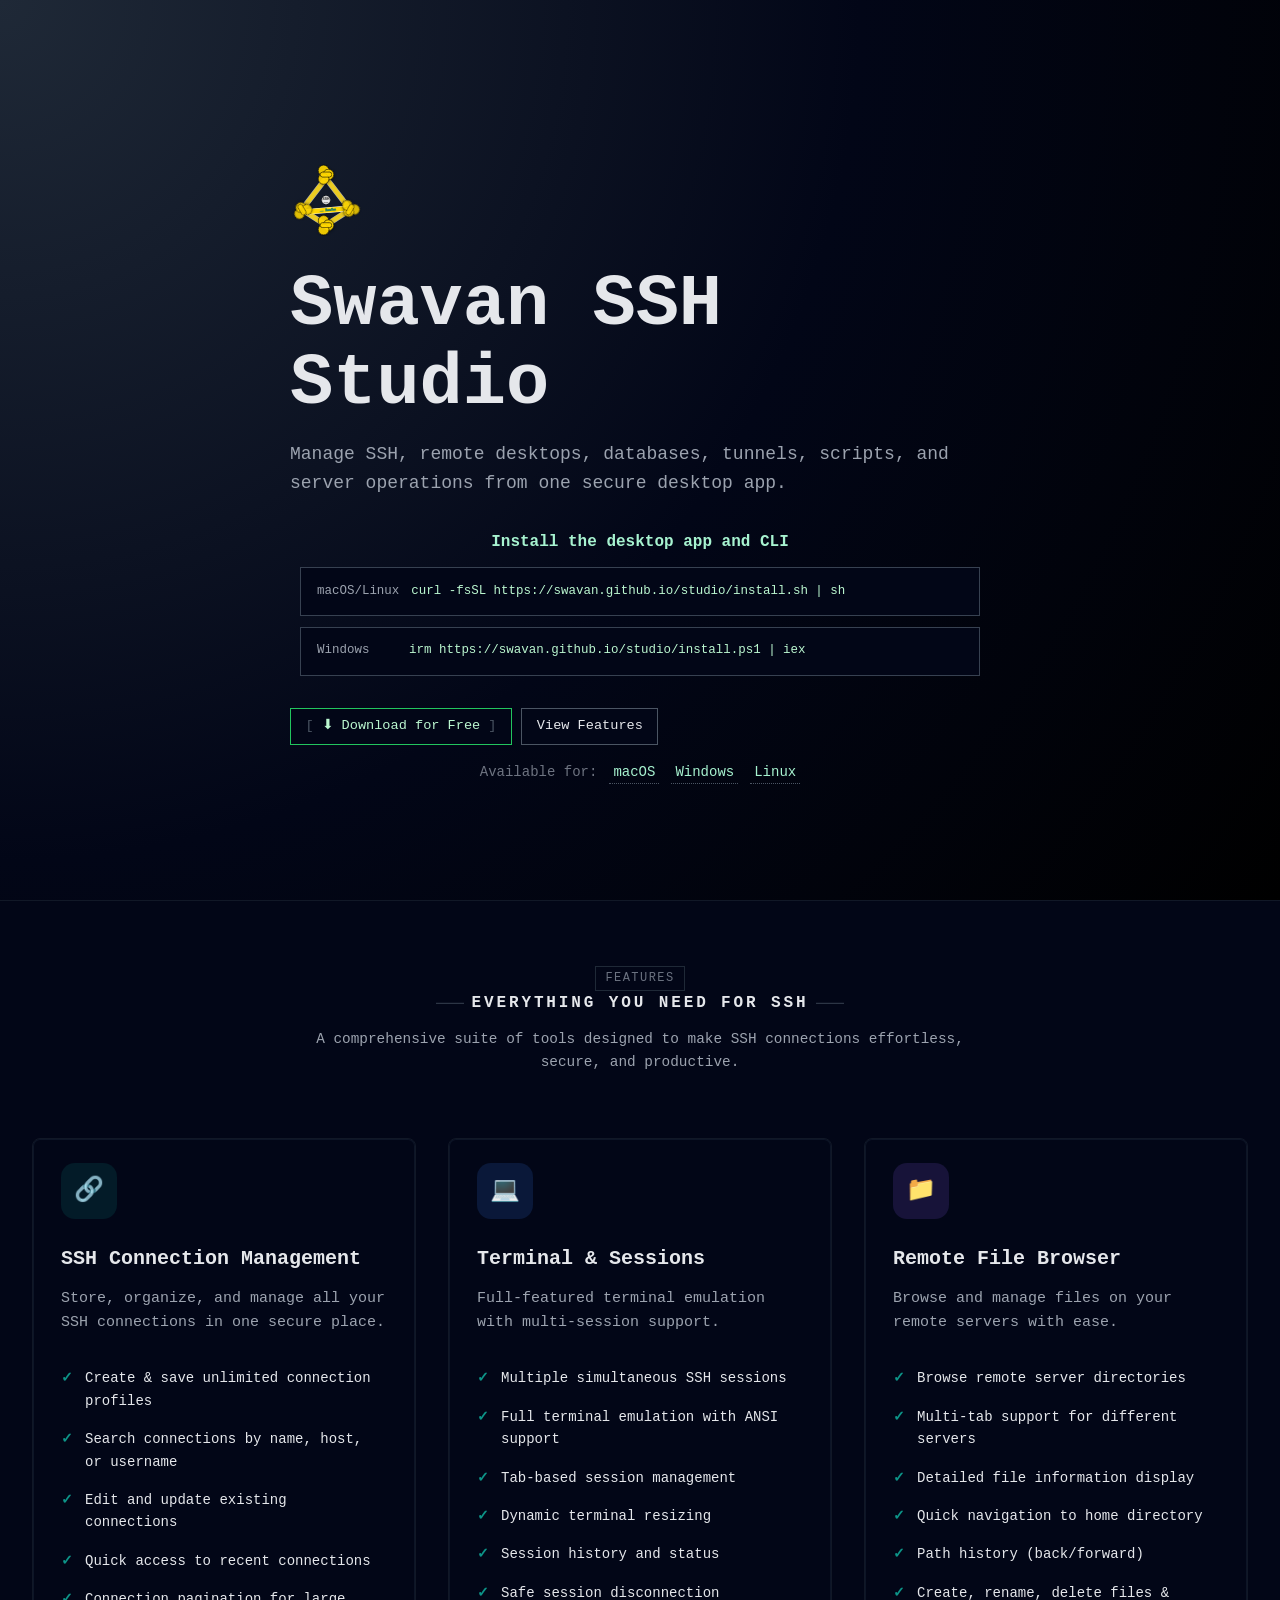
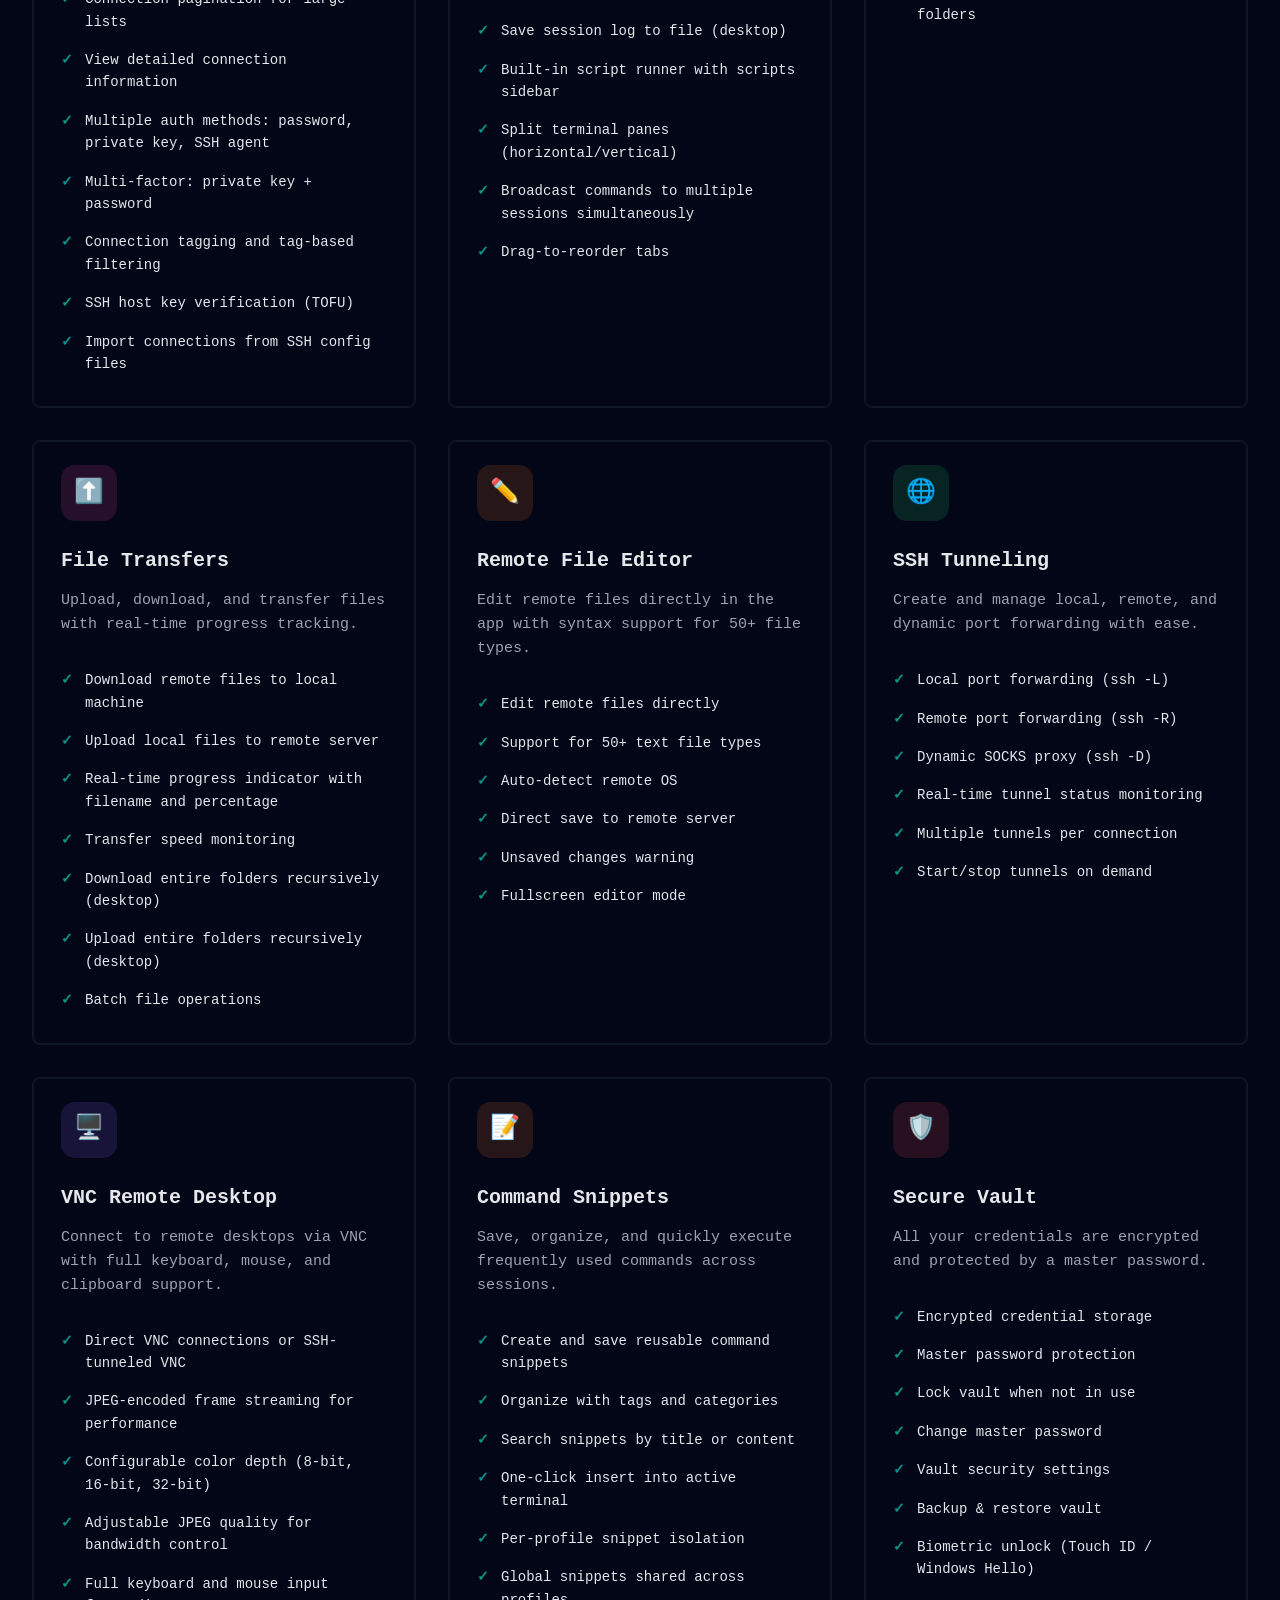
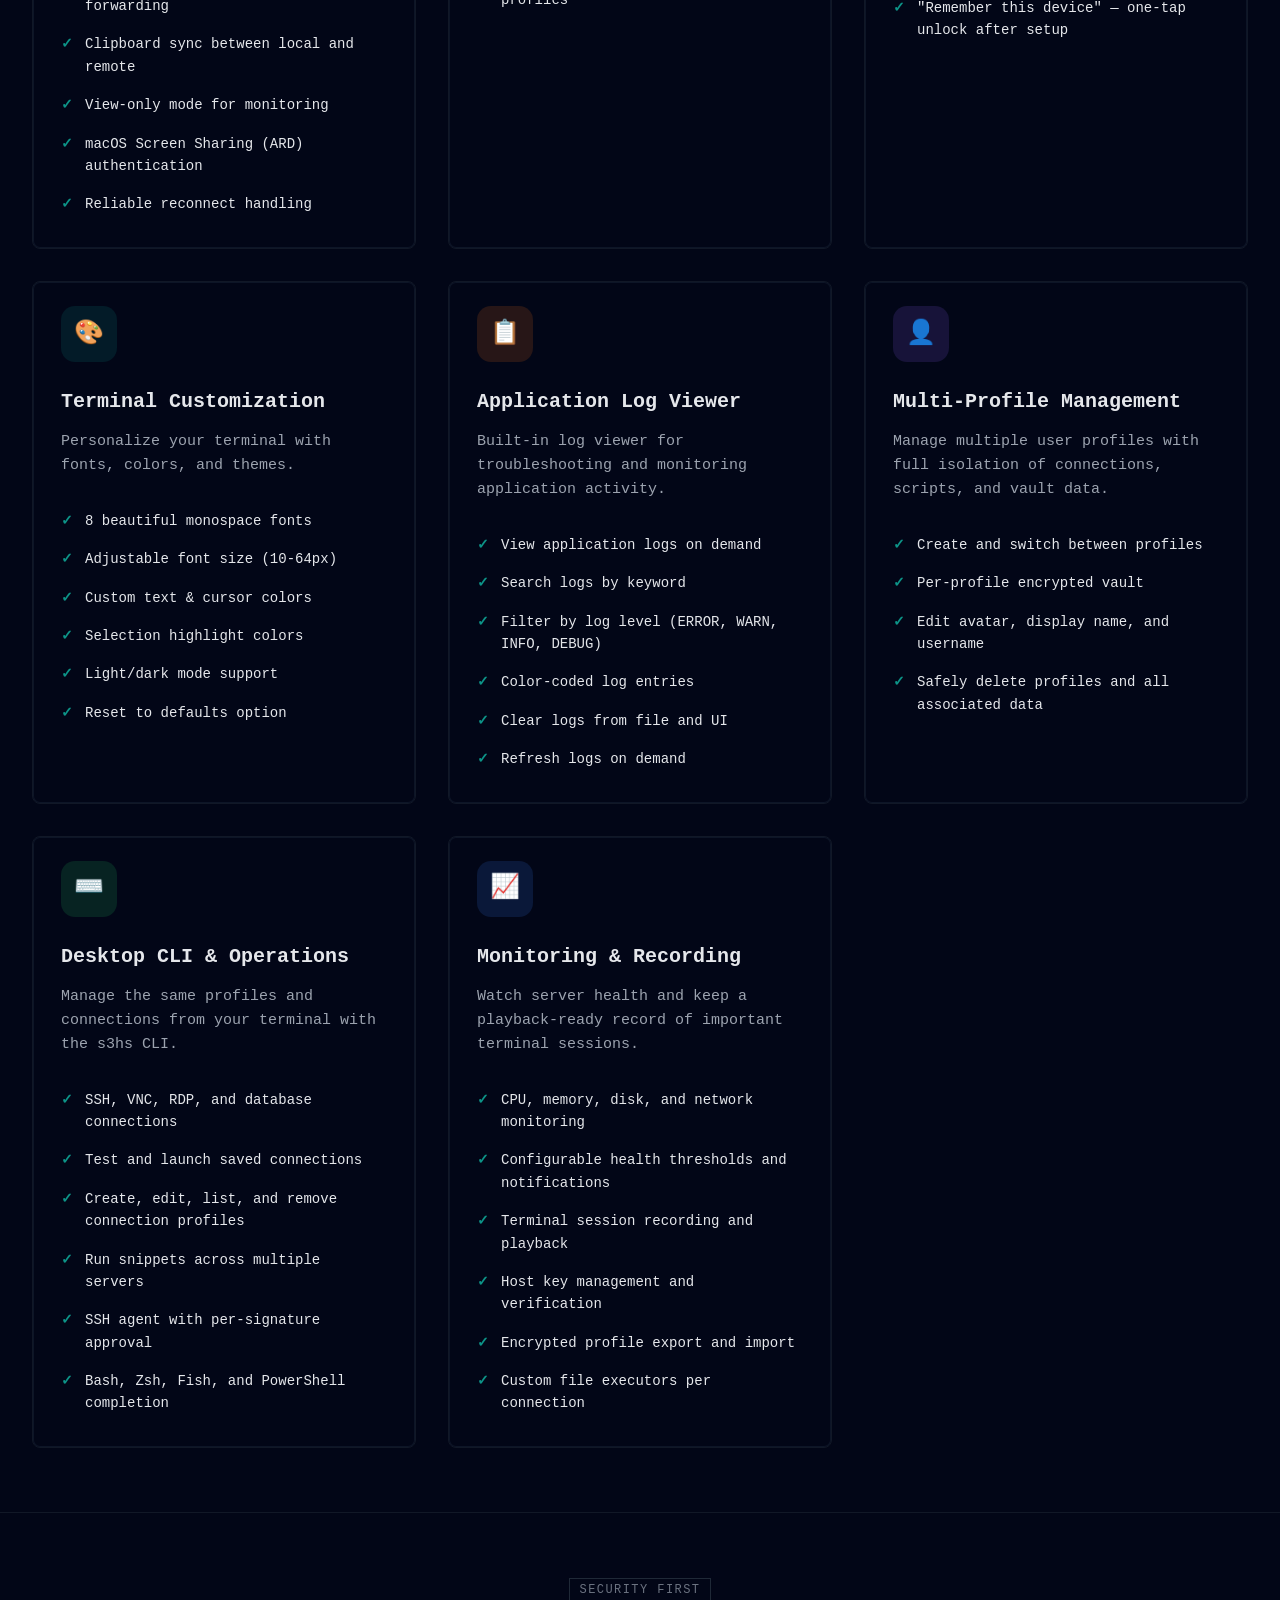
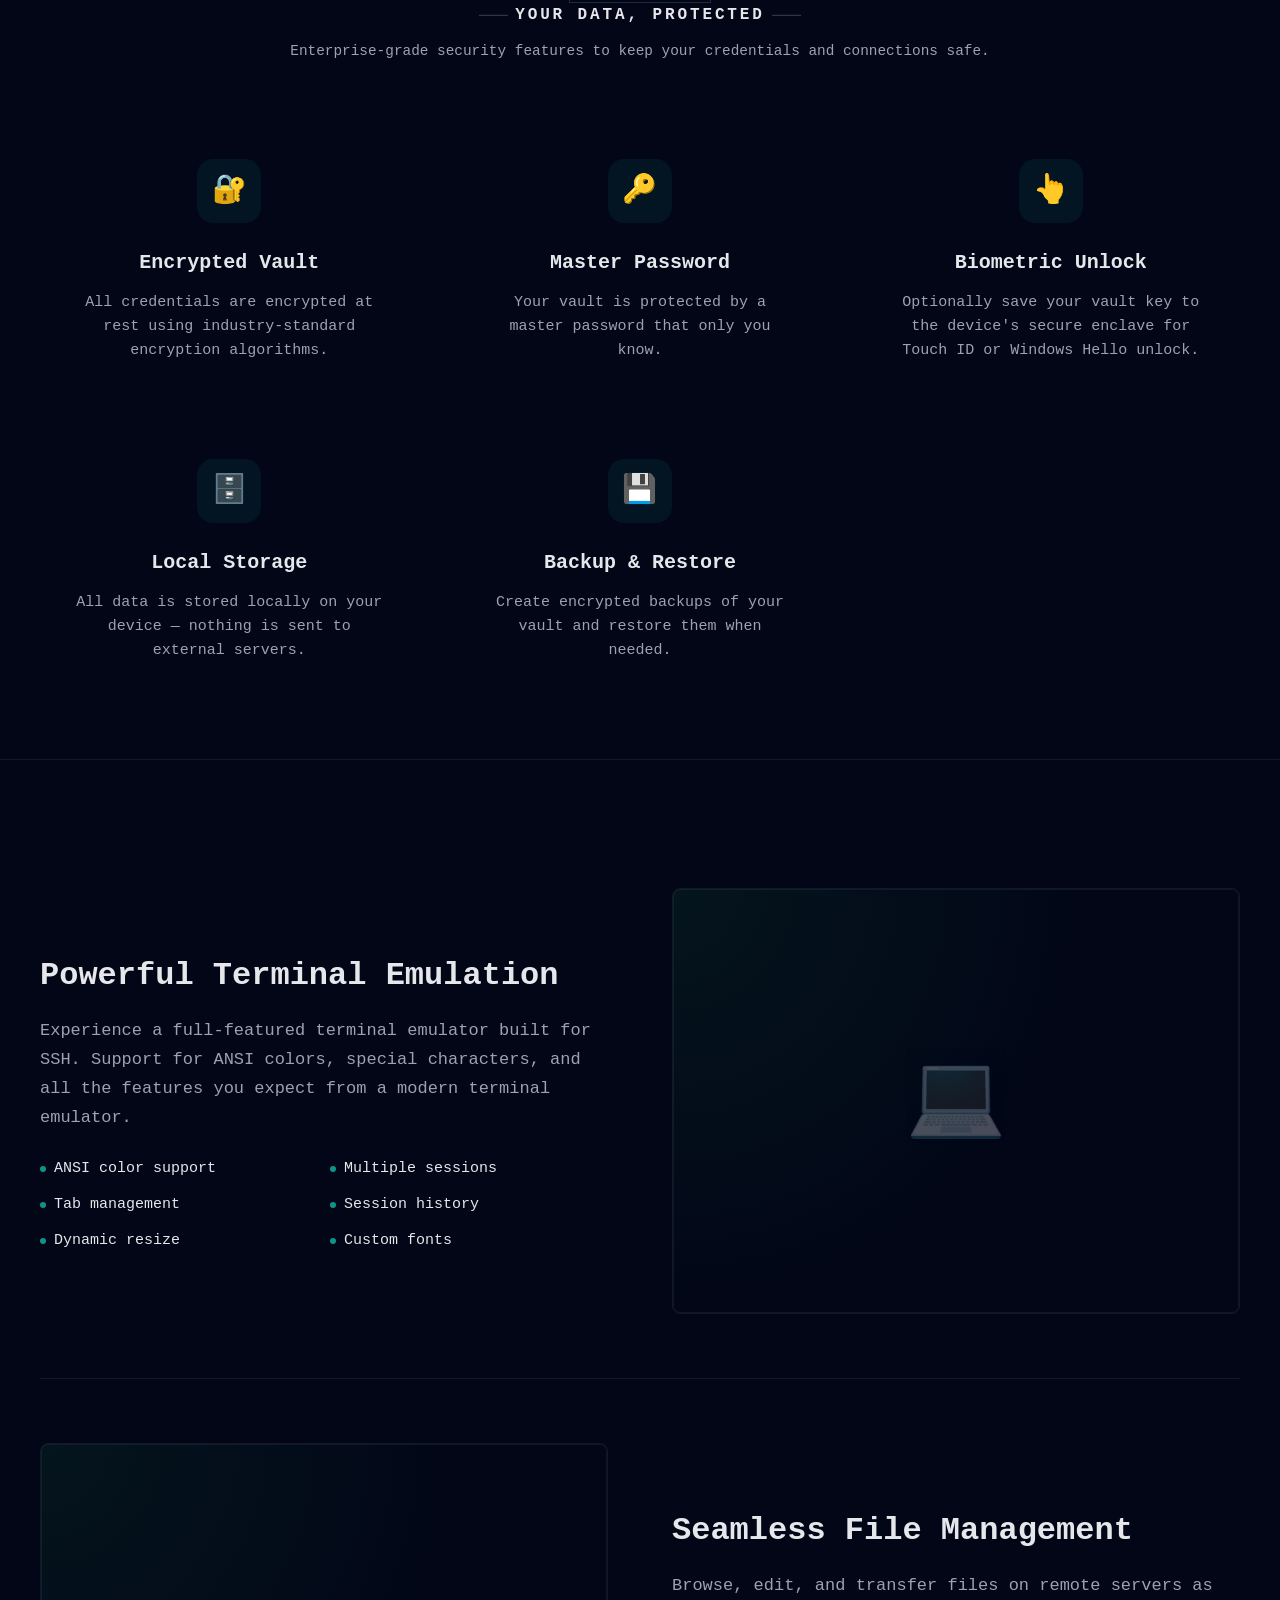
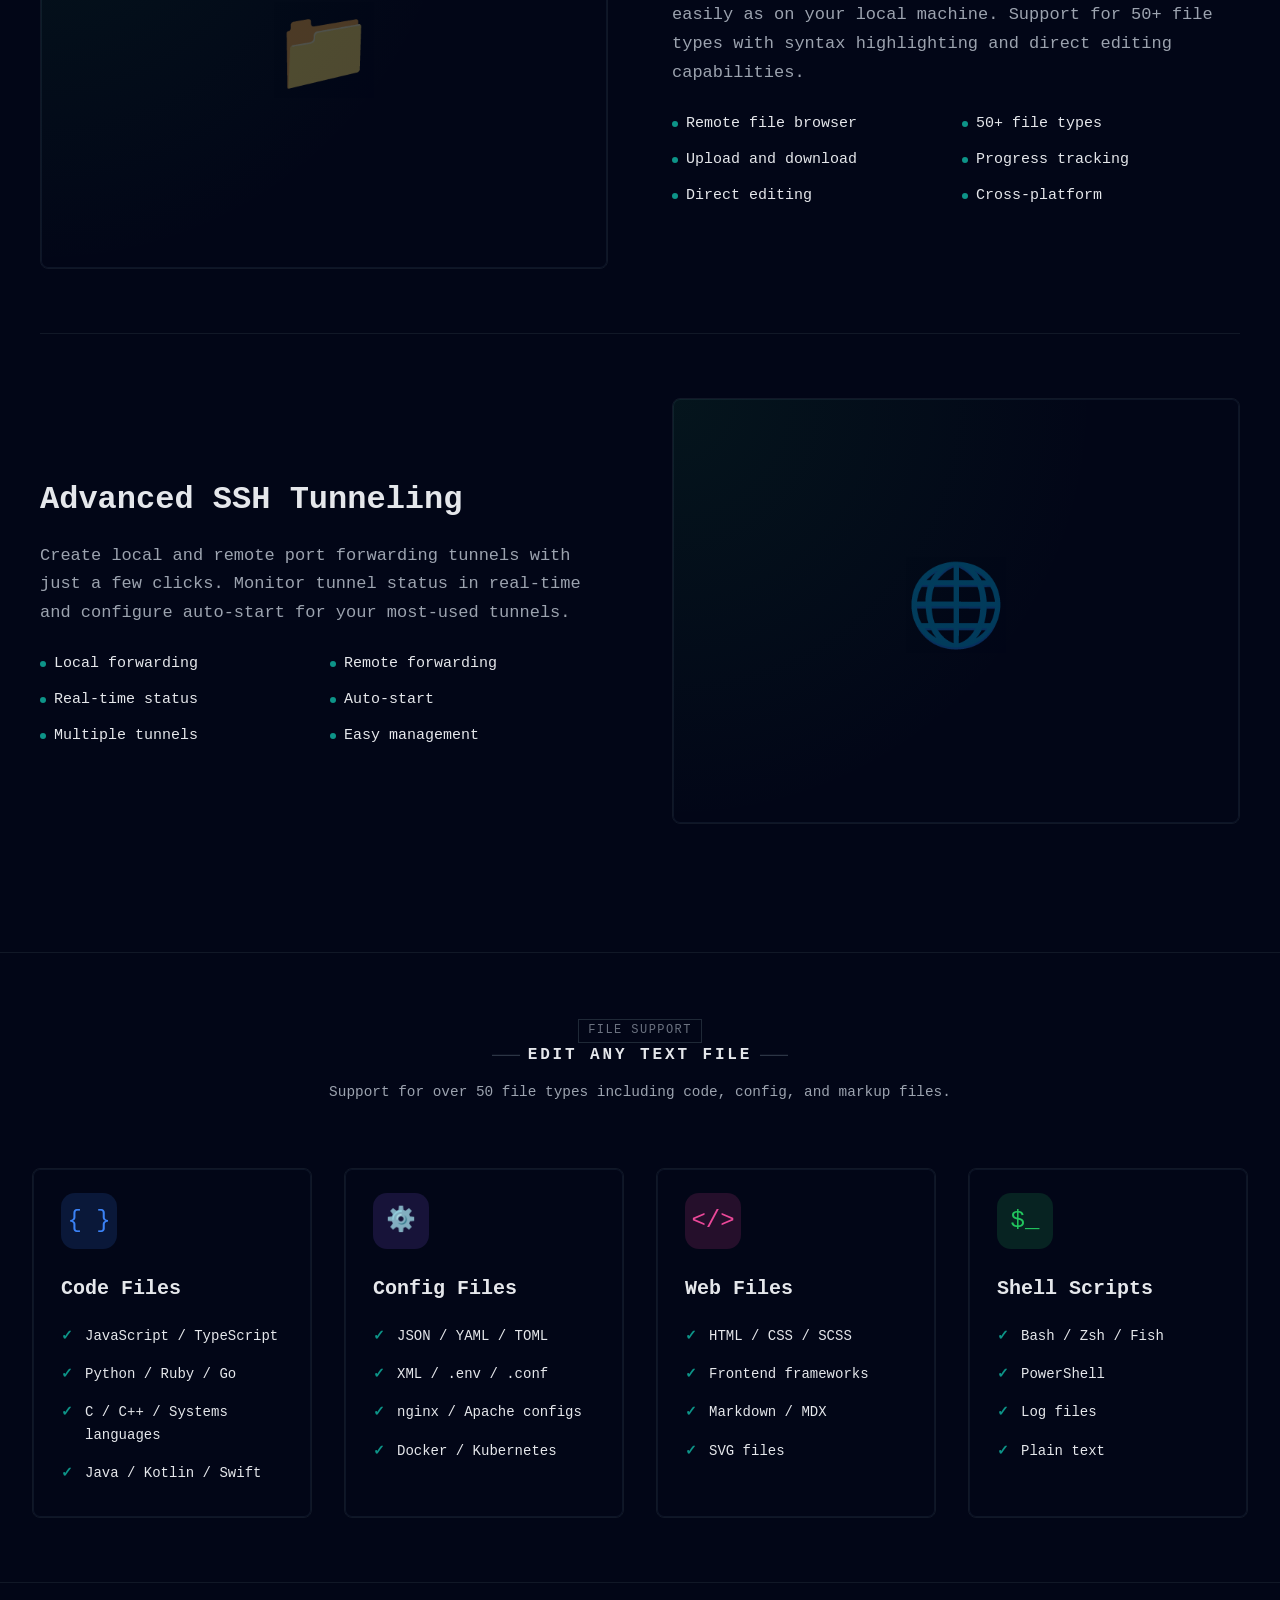
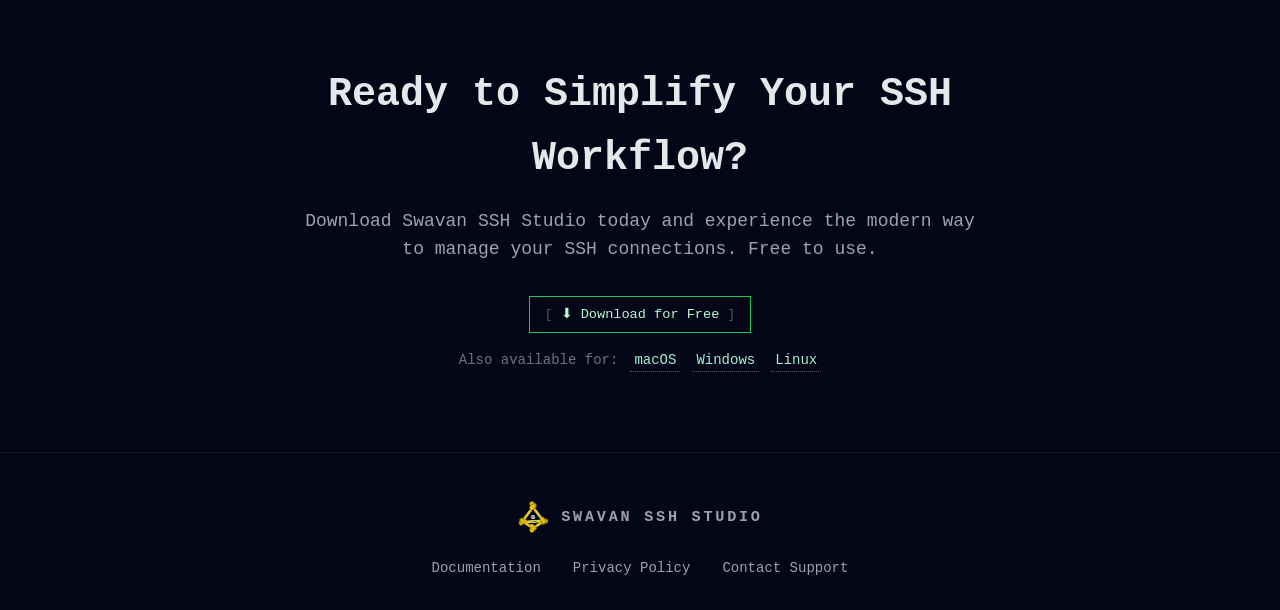
==== index.html @ 1b080391 "feat: add unified desktop and CLI installer" ====
<!DOCTYPE html>
<html lang="en">
<head>
  <meta charset="UTF-8">
  <meta name="viewport" content="width=device-width, initial-scale=1.0">
  <meta name="color-scheme" content="dark light">
  <title>Swavan SSH Studio - Free SSH Client & GUI Terminal for macOS, Windows & Linux</title>
  <meta name="description" content="Swavan SSH Studio is a free, modern SSH client with GUI terminal, VNC and RDP remote desktop, secure vault, SSH tunneling, SFTP file browser, command snippets, and a desktop CLI. Available for macOS, Windows, and Linux.">
  <meta name="keywords" content="SSH client, SSH GUI, SSH terminal, SSH studio, SSH connection manager, SSH tunnel, SFTP client, remote terminal, secure shell, SSH key manager, port forwarding, free SSH client, macOS SSH, Windows SSH, Linux SSH, SSH app, GUI SSH client, SSH desktop app, SSH CLI, SSH agent authentication, biometric unlock, SSH key management, directory transfer, VNC client, RDP client, remote desktop, command snippets, split terminal, broadcast commands, connection tags">
  <meta name="author" content="Swavan">
  <meta name="robots" content="index, follow">
  <link rel="canonical" href="https://swavan.github.io/studio/">

  <!-- Open Graph / Facebook -->
  <meta property="og:type" content="website">
  <meta property="og:url" content="https://swavan.github.io/studio/">
  <meta property="og:title" content="Swavan SSH Studio - Free SSH Client & GUI Terminal">
  <meta property="og:description" content="Modern SSH client with GUI terminal, remote desktop, secure vault, SSH tunneling, SFTP file browser, command snippets, and a desktop CLI. Free for macOS, Windows, and Linux.">
  <meta property="og:image" content="https://swavan.github.io/studio/public/icon.svg">
  <meta property="og:site_name" content="Swavan SSH Studio">

  <!-- Twitter -->
  <meta name="twitter:card" content="summary">
  <meta name="twitter:title" content="Swavan SSH Studio - Free SSH Client & GUI Terminal">
  <meta name="twitter:description" content="Modern SSH client with GUI terminal, remote desktop, secure vault, SSH tunneling, SFTP file browser, command snippets, and a desktop CLI. Free for macOS, Windows, and Linux.">
  <meta name="twitter:image" content="https://swavan.github.io/studio/public/icon.svg">

  <!-- Structured Data -->
  <script type="application/ld+json">
  {
    "@context": "https://schema.org",
    "@type": "SoftwareApplication",
    "name": "Swavan SSH Studio",
    "applicationCategory": "DeveloperApplication",
    "operatingSystem": "macOS, Windows, Linux",
    "description": "Free, modern SSH client with GUI terminal emulator, remote desktop, encrypted vault, SSH tunneling, SFTP file browser, command snippets, remote file editor, and a desktop CLI.",
    "url": "https://swavan.github.io/studio/",
    "downloadUrl": "https://github.com/swavan/studio/releases/latest",
    "softwareVersion": "0.1.9",
    "offers": {
      "@type": "Offer",
      "price": "0",
      "priceCurrency": "USD"
    },
    "featureList": [
      "SSH connection management",
      "GUI terminal emulator",
      "SSH tunneling (local, remote, dynamic SOCKS)",
      "SFTP file browser and editor",
      "Encrypted credential vault",
      "Multi-session terminal tabs",
      "Split terminal panes",
      "Broadcast commands to multiple sessions",
      "VNC remote desktop viewer",
      "Command snippets library",
      "Connection tagging and filtering",
      "SSH host key verification (TOFU)",
      "50+ file type support",
      "SSH agent authentication",
      "Biometric vault unlock",
      "Recursive directory transfers",
      "RDP remote desktop",
      "Database connection manager",
      "Server health monitoring",
      "Terminal session recording",
      "Desktop CLI (s3hs)"
    ],
    "screenshot": "https://swavan.github.io/studio/img/docs/shellfrontpage.png"
  }
  </script>

  <link rel="icon" type="image/svg+xml" href="public/icon.svg">
  <link rel="preconnect" href="https://fonts.googleapis.com">
  <link rel="preconnect" href="https://fonts.gstatic.com" crossorigin>
  <link href="https://fonts.googleapis.com/css2?family=Inter:wght@300;400;500;600;700;800&display=swap" rel="stylesheet">
  <style>
    :root {
      --radius: 0.625rem;
      /* default to dark; JS toggle can switch to light via data-theme */
      --background: #020617;
      --foreground: #e5e7eb;
      --card: #020617;
      --card-foreground: #e5e7eb;
      --primary: #0d9488;
      --primary-light: #14b8a6;
      --primary-dark: #0f766e;
      --secondary: #020617;
      --secondary-foreground: #e5e7eb;
      --muted: #020617;
      --muted-foreground: #9ca3af;
      --border: #111827;
      --accent-blue: #3b82f6;
      --accent-purple: #8b5cf6;
      --accent-pink: #ec4899;
      --accent-orange: #f97316;
      --accent-green: #22c55e;
      --accent-red: #ef4444;
      --gradient-1: linear-gradient(135deg, #667eea 0%, #764ba2 100%);
      --gradient-2: linear-gradient(135deg, #0d9488 0%, #14b8a6 100%);
      --gradient-3: linear-gradient(135deg, #3b82f6 0%, #8b5cf6 100%);
      /* code block theming */
      --code-bg: #020617;
      --code-fg: #e5e7eb;
      --code-border: #4b5563;
      --code-terminal-bg: #020617;
      --code-terminal-fg: #bbf7d0;
      --code-terminal-border: #22c55e;
    }

    /* Dark terminal-first theme (single theme, no JS toggle) */

    * {
      margin: 0;
      padding: 0;
      box-sizing: border-box;
    }

    html {
      scroll-behavior: smooth;
    }

    body {
      font-family: 'JetBrains Mono', 'Fira Code', SFMono-Regular, Menlo, Monaco, Consolas, "Liberation Mono", "Courier New", monospace;
      background: var(--background);
      color: var(--foreground);
      line-height: 1.6;
      min-height: 100vh;
    }

    /* Header */
    .header {
      position: fixed;
      top: 0;
      left: 0;
      right: 0;
      background: rgba(2, 6, 23, 0.95);
      backdrop-filter: blur(12px);
      -webkit-backdrop-filter: blur(12px);
      border-bottom: 1px solid #111827;
      z-index: 100;
      padding: 0.75rem 2rem;
    }



    .header-content {
      max-width: 1400px;
      margin: 0 auto;
      display: flex;
      align-items: center;
      justify-content: space-between;
    }

    .logo {
      display: flex;
      align-items: center;
      gap: 0.75rem;
      text-decoration: none;
      color: var(--foreground);
    }

    .logo-icon {
      width: 40px;
      height: 40px;
    }

    .logo-text {
      font-size: 0.95rem;
      font-weight: 600;
      letter-spacing: 0.18em;
      text-transform: uppercase;
      color: #9ca3af;
    }

    .nav {
      display: none;
      gap: 2rem;
    }

    .nav a {
      color: #6b7280;
      text-decoration: none;
      font-size: 0.8rem;
      font-weight: 500;
      letter-spacing: 0.08em;
      text-transform: uppercase;
      transition: color 0.15s;
    }

    .nav a:hover {
      color: #a7f3d0;
    }

    /* Hero Section - Terminal Style */
    .hero {
      padding: 6rem 1.5rem 3rem;
      min-height: 100vh;
      display: flex;
      align-items: center;
      justify-content: center;
      background: radial-gradient(circle at top left, #1f2937 0, #020617 55%, #000000 100%);
    }

    .hero-content {
      width: 100%;
      max-width: 1100px;
    }

    .terminal-shell {
      background: #020617;
      border-radius: 0.25rem;
      border: 1px solid #4b5563;
      box-shadow: none;
      overflow: hidden;
      font-family: 'JetBrains Mono', 'Fira Code', monospace;
      color: #e5e7eb;
    }

    .terminal-header {
      display: flex;
      align-items: center;
      gap: 0.6rem;
      padding: 0.65rem 1rem;
      background: #020617;
      border-bottom: 1px solid #4b5563;
    }

    .terminal-app-icon {
      display: flex;
      align-items: center;
      justify-content: center;
    }

    .terminal-app-icon img {
      width: 24px;
      height: 24px;
      border-radius: 4px;
    }

    .terminal-title {
      margin-left: 0.5rem;
      font-size: 0.82rem;
      letter-spacing: 0.08em;
      text-transform: uppercase;
      color: #9ca3af;
    }

    .terminal-body {
      padding: 1.25rem 1.5rem 1.5rem;
      background: #020617;
    }

    .terminal-line {
      display: flex;
      align-items: center;
      flex-wrap: wrap;
      gap: 0.4rem;
      font-size: 0.95rem;
      line-height: 1.8;
    }

    .terminal-prompt {
      color: #22c55e;
    }

    .terminal-path {
      color: #38bdf8;
    }

    .terminal-symbol {
      color: #e5e7eb;
    }

    .terminal-text {
      color: #e5e7eb;
      white-space: pre;
    }

    .terminal-logo {
      margin-top: 1.25rem;
      font-size: 0.78rem;
      line-height: 1.35;
      color: #facc15;
      white-space: pre;
      opacity: 0;
      transform: translateY(4px);
      transition: opacity 0.35s ease-out, transform 0.35s ease-out;
    }

    .terminal-logo.visible {
      opacity: 1;
      transform: translateY(0);
    }

    .terminal-logo-icon img {
      width: 20px;
      height: 20px;
      vertical-align: middle;
      margin-right: 0.4rem;
      border-radius: 4px;
    }

    .terminal-hint {
      margin-top: 1.25rem;
      font-size: 0.8rem;
      color: #6b7280;
    }

    .terminal-theme-toggle {
      margin-top: 0.5rem;
      text-align: right;
      font-size: 0.8rem;
    }

    .theme-toggle-btn {
      background: transparent;
      border: 1px solid #4b5563;
      color: #9ca3af;
      font: inherit;
      padding: 0.15rem 0.6rem;
      border-radius: 0;
      cursor: pointer;
    }

    .theme-toggle-btn:hover {
      color: #e5e7eb;
      border-color: #a7f3d0;
    }

    .terminal-cursor {
      display: inline-block;
      width: 8px;
      height: 1.1em;
      margin-left: 2px;
      background: #e5e7eb;
      animation: terminalCursor 1s step-end infinite;
    }

    @keyframes terminalCursor {
      0%, 49% { opacity: 1; }
      50%, 100% { opacity: 0; }
    }

    .terminal-playground {
      margin-top: 1.5rem;
      padding-top: 1rem;
      border-top: 1px solid #1f2937;
    }

    .terminal-output {
      max-height: 160px;
      overflow-y: auto;
      font-size: 0.85rem;
      padding-bottom: 0.35rem;
    }

    .terminal-output-line {
      white-space: pre-wrap;
    }

    .terminal-input-line {
      display: flex;
      align-items: center;
      gap: 0.4rem;
      font-size: 0.9rem;
      margin-top: 0.25rem;
    }

    .terminal-input-field {
      flex: 1;
      background: transparent;
      border: none;
      outline: none;
      color: #e5e7eb;
      font: inherit;
    }

    .terminal-input-field::placeholder {
      color: #4b5563;
    }

    .tui-menu {
      margin-top: 1.5rem;
      padding-top: 1rem;
      border-top: 1px solid #1f2937;
      font-size: 0.85rem;
      color: #9ca3af;
      display: flex;
      flex-wrap: wrap;
      gap: 0.75rem 1.5rem;
      align-items: center;
    }

    .tui-menu-label {
      margin-right: 1rem;
      color: #6b7280;
      text-transform: uppercase;
      letter-spacing: 0.12em;
      font-size: 0.75rem;
    }

    .tui-menu-item {
      background: none;
      border: none;
      color: #e5e7eb;
      font: inherit;
      cursor: pointer;
      padding: 0;
      display: inline-flex;
      align-items: center;
      gap: 0.3rem;
    }

    .tui-menu-item-key {
      color: #a7f3d0;
    }

    .tui-menu-item.active {
      color: #a7f3d0;
      text-decoration: underline;
    }

    .btn {
      display: inline-flex;
      align-items: center;
      gap: 0.5rem;
      padding: 0.4rem 0.9rem;
      border-radius: 0;
      font-size: 0.85rem;
      font-weight: 500;
      text-decoration: none;
      cursor: pointer;
      border: 1px solid #4b5563;
      background: #020617;
      color: #e5e7eb;
    }

    .btn-primary {
      border-color: #22c55e;
      color: #bbf7d0;
    }

    .btn-primary::before {
      content: "[";
      color: #4b5563;
    }

    .btn-primary::after {
      content: "]";
      color: #4b5563;
    }

    .btn-secondary {
      border-color: #4b5563;
      color: #e5e7eb;
    }

    .btn-appstore {
      border-color: #4b5563;
      background: #020617;
      color: #e5e7eb;
      gap: 0.5rem;
      padding: 0.4rem 0.9rem;
    }

    .appstore-icon {
      font-size: 1.25rem;
      line-height: 1;
    }

    .appstore-text {
      display: flex;
      flex-direction: column;
      align-items: flex-start;
      line-height: 1.2;
    }

    .appstore-sub {
      font-size: 0.6875rem;
      font-weight: 400;
      opacity: 0.85;
      letter-spacing: 0.01em;
    }

    .appstore-main {
      font-size: 1rem;
      font-weight: 700;
    }

    /* Other Platforms Links */
    .other-platforms {
      display: flex;
      align-items: center;
      justify-content: center;
      gap: 0.75rem;
      margin-top: 1rem;
      font-size: 0.875rem;
      color: var(--muted-foreground);
    }

    .other-platforms span {
      opacity: 0.7;
    }

    .platform-link {
      color: #a7f3d0;
      text-decoration: none;
      padding: 0 0.25rem;
      border-radius: 0;
      border-bottom: 1px dotted #4b5563;
    }

    .platform-link:hover {
      border-bottom-style: solid;
    }

    /* Platform Icons */
    .platforms {
      display: flex;
      justify-content: center;
      gap: 3rem;
      margin-top: 3rem;
      padding-top: 3rem;
      border-top: 1px solid var(--border);
    }

    .platform {
      display: flex;
      flex-direction: column;
      align-items: center;
      gap: 0.5rem;
      color: var(--muted-foreground);
      font-size: 0.875rem;
    }

    .platform-icon {
      width: 48px;
      height: 48px;
      opacity: 0.7;
    }

    /* Features Grid */
    .features-section {
      padding: 4rem 2rem;
      background: transparent;
      border-top: 1px solid #111827;
    }


    .section-header {
      text-align: center;
      max-width: 700px;
      margin: 0 auto 4rem;
    }

    .section-tag {
      display: inline-block;
      padding: 0.1rem 0.6rem;
      background: transparent;
      color: #6b7280;
      border-radius: 0;
      font-size: 0.75rem;
      font-weight: 500;
      text-transform: uppercase;
      letter-spacing: 0.12em;
      border: 1px solid #1f2937;
    }

    .section-header h2 {
      font-size: 1rem;
      font-weight: 600;
      margin-bottom: 0.75rem;
      text-transform: uppercase;
      letter-spacing: 0.18em;
      color: #e5e7eb;
    }

    .section-header h2::before,
    .section-header h2::after {
      content: "";
      display: inline-block;
      width: 3ch;
      border-bottom: 1px solid #374151;
      margin: 0 0.75ch;
      transform: translateY(-0.2em);
    }

    .section-header p {
      color: #9ca3af;
      font-size: 0.9rem;
    }

    .features-grid {
      display: grid;
      grid-template-columns: repeat(auto-fit, minmax(350px, 1fr));
      gap: 2rem;
      max-width: 1400px;
      margin: 0 auto;
    }

    .feature-card {
      background: #020617;
      border: 1px solid #111827;
      border-radius: 0.5rem;
      padding: 1.5rem 1.75rem;
      transition: border-color 0.2s, box-shadow 0.2s, transform 0.2s;
      box-shadow: inset 0 0 0 1px rgba(15, 23, 42, 0.9);
    }

    .feature-card:hover {
      transform: translateY(-2px);
      box-shadow: 0 0 0 1px rgba(45, 212, 191, 0.8), 0 15px 35px rgba(0, 0, 0, 0.6);
      border-color: rgba(45, 212, 191, 0.8);
    }

    .feature-icon {
      width: 56px;
      height: 56px;
      border-radius: 14px;
      display: flex;
      align-items: center;
      justify-content: center;
      margin-bottom: 1.5rem;
      font-size: 1.5rem;
    }

    .feature-icon.teal { background: rgba(13, 148, 136, 0.15); color: #0d9488; }
    .feature-icon.blue { background: rgba(59, 130, 246, 0.15); color: #3b82f6; }
    .feature-icon.purple { background: rgba(139, 92, 246, 0.15); color: #8b5cf6; }
    .feature-icon.pink { background: rgba(236, 72, 153, 0.15); color: #ec4899; }
    .feature-icon.orange { background: rgba(249, 115, 22, 0.15); color: #f97316; }
    .feature-icon.green { background: rgba(34, 197, 94, 0.15); color: #22c55e; }
    .feature-icon.red { background: rgba(239, 68, 68, 0.15); color: #ef4444; }

    .feature-card h3 {
      font-size: 1.25rem;
      font-weight: 600;
      margin-bottom: 0.75rem;
    }

    .feature-card p {
      color: var(--muted-foreground);
      font-size: 0.9375rem;
      margin-bottom: 1.5rem;
    }

    .feature-list {
      list-style: none;
    }

    .feature-list li {
      display: flex;
      align-items: flex-start;
      gap: 0.75rem;
      padding: 0.5rem 0;
      font-size: 0.875rem;
      color: var(--secondary-foreground);
    }

    .feature-list li::before {
      content: "✓";
      color: var(--primary);
      font-weight: 700;
      flex-shrink: 0;
    }

    /* Highlight Section */

    /* Detailed Features */
    .detailed-section {
      padding: 4rem 2rem;
      background: transparent;
      border-top: 1px solid #111827;
    }

    .detailed-grid {
      max-width: 1200px;
      margin: 0 auto;
    }

    .detailed-feature {
      display: grid;
      grid-template-columns: 1fr 1fr;
      gap: 4rem;
      align-items: center;
      padding: 4rem 0;
      border-bottom: 1px solid var(--border);
    }

    .detailed-feature:last-child {
      border-bottom: none;
    }

    .detailed-feature:nth-child(even) {
      direction: rtl;
    }

    .detailed-feature:nth-child(even) > * {
      direction: ltr;
    }

    @media (max-width: 900px) {
      .detailed-feature {
        grid-template-columns: 1fr;
        gap: 2rem;
      }
      .detailed-feature:nth-child(even) {
        direction: ltr;
      }
    }

    .detailed-content h3 {
      font-size: 2rem;
      font-weight: 700;
      margin-bottom: 1rem;
    }

    .detailed-content p {
      color: var(--muted-foreground);
      font-size: 1.0625rem;
      margin-bottom: 1.5rem;
      line-height: 1.7;
    }

    .detailed-features-list {
      display: grid;
      grid-template-columns: 1fr 1fr;
      gap: 0.75rem;
    }

    .detailed-features-list span {
      display: flex;
      align-items: center;
      gap: 0.5rem;
      font-size: 0.9375rem;
      color: var(--secondary-foreground);
    }

    .detailed-features-list span::before {
      content: "";
      width: 6px;
      height: 6px;
      background: var(--primary);
      border-radius: 50%;
      flex-shrink: 0;
    }

    .detailed-visual {
      background: #020617;
      border: 1px solid #111827;
      border-radius: 0.5rem;
      padding: 2rem;
      aspect-ratio: 4/3;
      display: flex;
      align-items: center;
      justify-content: center;
      position: relative;
      overflow: hidden;
      box-shadow: inset 0 0 0 1px rgba(15, 23, 42, 0.9);
    }

    .detailed-visual::before {
      content: "";
      position: absolute;
      inset: 0;
      background: radial-gradient(circle at top left, rgba(34, 197, 94, 0.08), transparent 60%);
    }

    .visual-icon {
      font-size: 5rem;
      opacity: 0.3;
      position: relative;
      z-index: 1;
    }

    /* Security Section */
    .security-section {
      padding: 4rem 2rem;
      background: transparent;
      border-top: 1px solid #111827;
    }

    .security-grid {
      display: grid;
      grid-template-columns: repeat(3, 1fr);
      gap: 2rem;
      max-width: 1200px;
      margin: 0 auto;
    }

    @media (max-width: 900px) {
      .security-grid {
        grid-template-columns: 1fr;
      }
    }

    .security-item {
      padding: 2rem;
      text-align: center;
    }

    .security-icon {
      width: 64px;
      height: 64px;
      margin: 0 auto 1.5rem;
      background: rgba(13, 148, 136, 0.1);
      border-radius: 16px;
      display: flex;
      align-items: center;
      justify-content: center;
      font-size: 1.75rem;
    }

    .security-item h4 {
      font-size: 1.25rem;
      font-weight: 600;
      margin-bottom: 0.75rem;
    }

    .security-item p {
      color: var(--muted-foreground);
      font-size: 0.9375rem;
    }

    /* CTA Section */
    .cta-section {
      padding: 5rem 2rem;
      text-align: center;
      background: transparent;
      border-top: 1px solid #111827;
    }

    .cta-content {
      max-width: 700px;
      margin: 0 auto;
    }

    .cta-content h2 {
      font-size: 2.5rem;
      font-weight: 700;
      margin-bottom: 1rem;
    }

    .cta-content p {
      color: var(--muted-foreground);
      font-size: 1.125rem;
      margin-bottom: 2rem;
    }

    .quick-install {
      margin: 0 auto 2rem;
      text-align: left;
      max-width: 680px;
    }

    .quick-install h3 {
      margin-bottom: 0.75rem;
      text-align: center;
      font-size: 1rem;
      color: #a7f3d0;
    }

    .install-command {
      display: flex;
      align-items: center;
      gap: 0.75rem;
      padding: 0.85rem 1rem;
      margin-top: 0.65rem;
      overflow-x: auto;
      border: 1px solid #374151;
      background: #020617;
      color: #bbf7d0;
      font-size: 0.78rem;
      white-space: nowrap;
    }

    .install-label {
      min-width: 5rem;
      color: #9ca3af;
    }

    /* Footer */
    .footer {
      padding: 3rem 2rem 4rem;
      border-top: 1px solid #111827;
      text-align: center;
      background: #020617;
    }

    .footer-content {
      max-width: 1200px;
      margin: 0 auto;
    }

    .footer-logo {
      display: flex;
      align-items: center;
      justify-content: center;
      gap: 0.75rem;
      margin-bottom: 1.5rem;
    }

    .footer p {
      color: var(--muted-foreground);
      font-size: 0.875rem;
    }

    .footer-links {
      display: flex;
      justify-content: center;
      gap: 2rem;
      margin-top: 1.5rem;
    }

    .footer-links a {
      color: var(--muted-foreground);
      text-decoration: none;
      font-size: 0.875rem;
      transition: color 0.2s;
    }

    .footer-links a:hover {
      color: var(--primary);
    }

    /* Responsive */
    @media (max-width: 768px) {
      .nav {
        display: none;
      }

      .hero {
        padding: 7rem 1.5rem 3rem;
      }

      .features-grid {
        grid-template-columns: 1fr;
      }

      .detailed-features-list {
        grid-template-columns: 1fr;
      }
    }

    /* Animation */
    @keyframes fadeInUp {
      from {
        opacity: 0;
        transform: translateY(20px);
      }
      to {
        opacity: 1;
        transform: translateY(0);
      }
    }

    .animate-in {
      animation: fadeInUp 0.6s ease-out forwards;
    }

    /* Code Blocks */
    .code-block {
      background: var(--code-bg);
      border: 1px solid var(--code-border);
      border-radius: 0;
      padding: 0.75rem 0.9rem;
      margin-top: 1rem;
      font-family: 'JetBrains Mono', 'Fira Code', monospace;
      font-size: 0.85rem;
      color: var(--code-fg);
    }

    .code-block.terminal {
      background: var(--code-terminal-bg);
      border-color: var(--code-terminal-border);
      color: var(--code-terminal-fg);
    }

    .code-block.terminal code {
      display: block;
      line-height: 1.8;
    }

    .code-row {
      display: flex;
      gap: 1rem;
      padding: 0.375rem 0;
    }

    .code-label {
      color: var(--primary);
      font-weight: 600;
      min-width: 100px;
    }

    /* Feature docs modal (shown when using help <feature>) */
    .feature-modal-overlay {
      position: fixed;
      inset: 0;
      background: rgba(15, 23, 42, 0.9);
      display: none;
      align-items: center;
      justify-content: center;
      z-index: 200;
    }

    .feature-modal-overlay.visible {
      display: flex;
    }

    .feature-modal-panel {
      background: #020617;
      border: 1px solid #4b5563;
      max-width: 720px;
      width: 90%;
      max-height: 80vh;
      overflow-y: auto;
      padding: 1.5rem 1.75rem;
      font-family: 'JetBrains Mono', 'Fira Code', monospace;
      color: #e5e7eb;
    }

    .feature-modal-header {
      display: flex;
      align-items: center;
      justify-content: space-between;
      gap: 1rem;
      margin-bottom: 1rem;
    }

    .feature-modal-title {
      font-size: 0.95rem;
      letter-spacing: 0.12em;
      text-transform: uppercase;
      color: #a7f3d0;
    }

    .feature-modal-close {
      background: transparent;
      border: 1px solid #4b5563;
      color: #9ca3af;
      font: inherit;
      padding: 0.1rem 0.6rem;
      cursor: pointer;
    }

    .feature-modal-close:hover {
      border-color: #a7f3d0;
      color: #e5e7eb;
    }

    .feature-modal-body p {
      margin-bottom: 0.75rem;
      font-size: 0.9rem;
      color: #e5e7eb;
    }

    .feature-modal-body ul {
      list-style: none;
      padding-left: 0;
      margin: 0 0 0.5rem 0;
      font-size: 0.86rem;
    }

    .feature-modal-body li::before {
      content: "- ";
      color: #4ade80;
    }

    .feature-modal-body pre.man-page {
      background: transparent;
      border: none;
      padding: 0;
      margin: 0;
      font-family: 'JetBrains Mono', 'Fira Code', monospace;
      font-size: 0.78rem;
      white-space: pre;
      line-height: 1.6;
      color: #e5e7eb;
    }

    /* ============================================ */
    /* LIGHT THEME OVERRIDES (via data-theme)      */
    /* ============================================ */
    html[data-theme='light'] {
      --background: #ffffff;
      --foreground: #111827;
      --card: #ffffff;
      --card-foreground: #111827;
      --muted: #e5e7eb;
      --muted-foreground: #6b7280;
      --secondary: #e5e7eb;
      --secondary-foreground: #111827;
      --border: #e5e7eb;
      --code-bg: #f9fafb;
      --code-fg: #111827;
      --code-border: #e5e7eb;
      /* make terminal-style blocks light-themed as well */
      --code-terminal-bg: #d1d1d1;
      --code-terminal-fg: #1f2937;
      --code-terminal-border: #eab308;
    }

    html[data-theme='light'] .hero {
      background: radial-gradient(circle at top left, #e5e7eb 0, #f3f4f6 55%, #e5e7eb 100%);
    }

    html[data-theme='light'] .section-header h2 {
      color: #111827;
    }

    html[data-theme='light'] .section-tag {
      border-color: #e5e7eb;
      color: #6b7280;
    }

    html[data-theme='light'] .feature-card {
      background: #ffffff;
      border-color: rgba(15, 23, 42, 0.08);
      box-shadow: 0 10px 25px rgba(15, 23, 42, 0.08);
    }

    html[data-theme='light'] .detailed-visual {
      background: #ffffff;
      border-color: rgba(15, 23, 42, 0.08);
      box-shadow: 0 10px 25px rgba(15, 23, 42, 0.08);
    }

    html[data-theme='light'] .features-section,
    html[data-theme='light'] .security-section,
    html[data-theme='light'] .detailed-section,
    html[data-theme='light'] .cta-section {
      background: transparent;
      border-top-color: #e5e7eb;
    }

    html[data-theme='light'] .footer {
      background: #f9fafb;
      border-top-color: #e5e7eb;
    }

    html[data-theme='light'] .footer-links a,
    html[data-theme='light'] .footer p {
      color: #6b7280;
    }

    html[data-theme='light'] .terminal-shell {
      background: #f9fafb;
      color: #0f172a;
      border-color: #e5e7eb;
    }

    html[data-theme='light'] .terminal-header {
      background: #e5e7eb;
      border-bottom-color: #e5e7eb;
    }

    html[data-theme='light'] .terminal-body {
      background: #f9fafb;
    }

    html[data-theme='light'] .terminal-prompt {
      color: #16a34a;
    }

    html[data-theme='light'] .terminal-path {
      color: #0369a1;
    }

    html[data-theme='light'] .terminal-symbol,
    html[data-theme='light'] .terminal-text {
      color: #0f172a;
    }

    html[data-theme='light'] .terminal-input-field {
      color: #0f172a;
    }

    html[data-theme='light'] .terminal-input-field::placeholder {
      color: #9ca3af;
    }

    html[data-theme='light'] .terminal-cursor {
      background: #0f172a;
    }

    html[data-theme='light'] .terminal-playground,
    html[data-theme='light'] .tui-menu {
      border-top-color: #e5e7eb;
    }

    html[data-theme='light'] .tui-menu {
      color: #4b5563;
    }

    html[data-theme='light'] .tui-menu-label {
      color: #9ca3af;
    }

    html[data-theme='light'] .tui-menu-item {
      color: #0f172a;
    }

    html[data-theme='light'] .tui-menu-item-key {
      color: #16a34a;
    }

    html[data-theme='light'] .terminal-hint {
      color: #9ca3af;
    }

    html[data-theme='light'] .theme-toggle-btn {
      border-color: #d1d5db;
      color: #4b5563;
    }

    html[data-theme='light'] .feature-modal-overlay {
      background: rgba(15, 23, 42, 0.4);
    }

    html[data-theme='light'] .feature-modal-panel {
      background: #ffffff;
      border-color: #e5e7eb;
      color: #111827;
    }

    html[data-theme='light'] .feature-modal-body p {
      color: #111827;
    }

    html[data-theme='light'] .feature-modal-body pre.man-page {
      color: #111827;
    }
  </style>
</head>
<body>

  <!-- Hero Section -->
  <section class="hero">
    <div class="hero-content animate-in">
      <div class="cta-content">
        <img src="public/icon.svg" alt="Swavan SSH Studio icon" style="width: 72px; height: 72px; margin-bottom: 1.25rem;">
        <h1 style="font-size: clamp(2.25rem, 6vw, 4.5rem); line-height: 1.1; margin-bottom: 1rem;">Swavan SSH Studio</h1>
        <p>Manage SSH, remote desktops, databases, tunnels, scripts, and server operations from one secure desktop app.</p>
        <div class="quick-install" id="install">
          <h3>Install the desktop app and CLI</h3>
          <div class="install-command" data-installer="unix">
            <span class="install-label">macOS/Linux</span>
            <code>curl -fsSL https://swavan.github.io/studio/install.sh | sh</code>
          </div>
          <div class="install-command" data-installer="windows">
            <span class="install-label">Windows</span>
            <code>irm https://swavan.github.io/studio/install.ps1 | iex</code>
          </div>
        </div>
        <div class="hero-buttons">
          <a href="#" id="hero-download-btn" class="btn btn-primary">
            <span class="download-icon">⬇</span>
            <span class="download-text">Download for Free</span>
          </a>
          <a href="#features" class="btn btn-secondary">View Features</a>
        </div>
        <div class="other-platforms" id="other-platforms-hero">
          <span>Available for:</span>
          <a href="#" class="platform-link" data-os="macos">macOS</a>
          <a href="#" class="platform-link" data-os="windows">Windows</a>
          <a href="#" class="platform-link" data-os="linux">Linux</a>
        </div>
      </div>
    </div>
  </section>


  <!-- Features Section -->
  <section class="features-section" id="features">
    <div class="section-header">
      <span class="section-tag">Features</span>
      <h2>Everything You Need for SSH</h2>
      <p>A comprehensive suite of tools designed to make SSH connections effortless, secure, and productive.</p>
    </div>

    <div class="features-grid">
      <!-- SSH Connection Management -->
      <div class="feature-card">
        <div class="feature-icon teal">🔗</div>
        <h3>SSH Connection Management</h3>
        <p>Store, organize, and manage all your SSH connections in one secure place.</p>
        <ul class="feature-list">
          <li>Create & save unlimited connection profiles</li>
          <li>Search connections by name, host, or username</li>
          <li>Edit and update existing connections</li>
          <li>Quick access to recent connections</li>
          <li>Connection pagination for large lists</li>
          <li>View detailed connection information</li>
          <li>Multiple auth methods: password, private key, SSH agent</li>
          <li>Multi-factor: private key + password</li>
          <li>Connection tagging and tag-based filtering</li>
          <li>SSH host key verification (TOFU)</li>
          <li>Import connections from SSH config files</li>
        </ul>
      </div>

      <!-- Terminal & Sessions -->
      <div class="feature-card">
        <div class="feature-icon blue">💻</div>
        <h3>Terminal & Sessions</h3>
        <p>Full-featured terminal emulation with multi-session support.</p>
        <ul class="feature-list">
          <li>Multiple simultaneous SSH sessions</li>
          <li>Full terminal emulation with ANSI support</li>
          <li>Tab-based session management</li>
          <li>Dynamic terminal resizing</li>
          <li>Session history and status</li>
          <li>Safe session disconnection</li>
          <li>Save session log to file (desktop)</li>
          <li>Built-in script runner with scripts sidebar</li>
          <li>Split terminal panes (horizontal/vertical)</li>
          <li>Broadcast commands to multiple sessions simultaneously</li>
          <li>Drag-to-reorder tabs</li>
        </ul>
      </div>

      <!-- File Browser -->
      <div class="feature-card">
        <div class="feature-icon purple">📁</div>
        <h3>Remote File Browser</h3>
        <p>Browse and manage files on your remote servers with ease.</p>
        <ul class="feature-list">
          <li>Browse remote server directories</li>
          <li>Multi-tab support for different servers</li>
          <li>Detailed file information display</li>
          <li>Quick navigation to home directory</li>
          <li>Path history (back/forward)</li>
          <li>Create, rename, delete files & folders</li>
        </ul>
      </div>

      <!-- File Operations -->
      <div class="feature-card">
        <div class="feature-icon pink">⬆️</div>
        <h3>File Transfers</h3>
        <p>Upload, download, and transfer files with real-time progress tracking.</p>
        <ul class="feature-list">
          <li>Download remote files to local machine</li>
          <li>Upload local files to remote server</li>
          <li>Real-time progress indicator with filename and percentage</li>
          <li>Transfer speed monitoring</li>
          <li>Download entire folders recursively (desktop)</li>
          <li>Upload entire folders recursively (desktop)</li>
          <li>Batch file operations</li>
        </ul>
      </div>

      <!-- File Editor -->
      <div class="feature-card">
        <div class="feature-icon orange">✏️</div>
        <h3>Remote File Editor</h3>
        <p>Edit remote files directly in the app with syntax support for 50+ file types.</p>
        <ul class="feature-list">
          <li>Edit remote files directly</li>
          <li>Support for 50+ text file types</li>
          <li>Auto-detect remote OS</li>
          <li>Direct save to remote server</li>
          <li>Unsaved changes warning</li>
          <li>Fullscreen editor mode</li>
        </ul>
      </div>

      <!-- SSH Tunnels -->
      <div class="feature-card">
        <div class="feature-icon green">🌐</div>
        <h3>SSH Tunneling</h3>
        <p>Create and manage local, remote, and dynamic port forwarding with ease.</p>
        <ul class="feature-list">
          <li>Local port forwarding (ssh -L)</li>
          <li>Remote port forwarding (ssh -R)</li>
          <li>Dynamic SOCKS proxy (ssh -D)</li>
          <li>Real-time tunnel status monitoring</li>
          <li>Multiple tunnels per connection</li>
          <li>Start/stop tunnels on demand</li>
        </ul>
      </div>

      <!-- VNC Remote Desktop -->
      <div class="feature-card">
        <div class="feature-icon purple">🖥️</div>
        <h3>VNC Remote Desktop</h3>
        <p>Connect to remote desktops via VNC with full keyboard, mouse, and clipboard support.</p>
        <ul class="feature-list">
          <li>Direct VNC connections or SSH-tunneled VNC</li>
          <li>JPEG-encoded frame streaming for performance</li>
          <li>Configurable color depth (8-bit, 16-bit, 32-bit)</li>
          <li>Adjustable JPEG quality for bandwidth control</li>
          <li>Full keyboard and mouse input forwarding</li>
          <li>Clipboard sync between local and remote</li>
          <li>View-only mode for monitoring</li>
          <li>macOS Screen Sharing (ARD) authentication</li>
          <li>Reliable reconnect handling</li>
        </ul>
      </div>

      <!-- Command Snippets -->
      <div class="feature-card">
        <div class="feature-icon orange">📝</div>
        <h3>Command Snippets</h3>
        <p>Save, organize, and quickly execute frequently used commands across sessions.</p>
        <ul class="feature-list">
          <li>Create and save reusable command snippets</li>
          <li>Organize with tags and categories</li>
          <li>Search snippets by title or content</li>
          <li>One-click insert into active terminal</li>
          <li>Per-profile snippet isolation</li>
          <li>Global snippets shared across profiles</li>
        </ul>
      </div>

      <!-- Vault Security -->
      <div class="feature-card">
        <div class="feature-icon red">🛡️</div>
        <h3>Secure Vault</h3>
        <p>All your credentials are encrypted and protected by a master password.</p>
        <ul class="feature-list">
          <li>Encrypted credential storage</li>
          <li>Master password protection</li>
          <li>Lock vault when not in use</li>
          <li>Change master password</li>
          <li>Vault security settings</li>
          <li>Backup & restore vault</li>
          <li>Biometric unlock (Touch ID / Windows Hello)</li>
          <li>"Remember this device" — one-tap unlock after setup</li>
        </ul>
      </div>

      <!-- Terminal Customization -->
      <div class="feature-card">
        <div class="feature-icon teal">🎨</div>
        <h3>Terminal Customization</h3>
        <p>Personalize your terminal with fonts, colors, and themes.</p>
        <ul class="feature-list">
          <li>8 beautiful monospace fonts</li>
          <li>Adjustable font size (10-64px)</li>
          <li>Custom text & cursor colors</li>
          <li>Selection highlight colors</li>
          <li>Light/dark mode support</li>
          <li>Reset to defaults option</li>
        </ul>
      </div>

      <!-- Application Logs -->
      <div class="feature-card">
        <div class="feature-icon orange">📋</div>
        <h3>Application Log Viewer</h3>
        <p>Built-in log viewer for troubleshooting and monitoring application activity.</p>
        <ul class="feature-list">
          <li>View application logs on demand</li>
          <li>Search logs by keyword</li>
          <li>Filter by log level (ERROR, WARN, INFO, DEBUG)</li>
          <li>Color-coded log entries</li>
          <li>Clear logs from file and UI</li>
          <li>Refresh logs on demand</li>
        </ul>
      </div>

      <!-- Multi-Profile Management -->
      <div class="feature-card">
        <div class="feature-icon purple">👤</div>
        <h3>Multi-Profile Management</h3>
        <p>Manage multiple user profiles with full isolation of connections, scripts, and vault data.</p>
        <ul class="feature-list">
          <li>Create and switch between profiles</li>
          <li>Per-profile encrypted vault</li>
          <li>Edit avatar, display name, and username</li>
          <li>Safely delete profiles and all associated data</li>
        </ul>
      </div>

      <div class="feature-card">
        <div class="feature-icon green">⌨️</div>
        <h3>Desktop CLI & Operations</h3>
        <p>Manage the same profiles and connections from your terminal with the <code>s3hs</code> CLI.</p>
        <ul class="feature-list">
          <li>SSH, VNC, RDP, and database connections</li>
          <li>Test and launch saved connections</li>
          <li>Create, edit, list, and remove connection profiles</li>
          <li>Run snippets across multiple servers</li>
          <li>SSH agent with per-signature approval</li>
          <li>Bash, Zsh, Fish, and PowerShell completion</li>
        </ul>
      </div>

      <div class="feature-card">
        <div class="feature-icon blue">📈</div>
        <h3>Monitoring & Recording</h3>
        <p>Watch server health and keep a playback-ready record of important terminal sessions.</p>
        <ul class="feature-list">
          <li>CPU, memory, disk, and network monitoring</li>
          <li>Configurable health thresholds and notifications</li>
          <li>Terminal session recording and playback</li>
          <li>Host key management and verification</li>
          <li>Encrypted profile export and import</li>
          <li>Custom file executors per connection</li>
        </ul>
      </div>
    </div>
  </section>

  <!-- Security Section -->
  <section class="security-section" id="security">
    <div class="section-header">
      <span class="section-tag">Security First</span>
      <h2>Your Data, Protected</h2>
      <p>Enterprise-grade security features to keep your credentials and connections safe.</p>
    </div>

    <div class="security-grid">
      <div class="security-item">
        <div class="security-icon">🔐</div>
        <h4>Encrypted Vault</h4>
        <p>All credentials are encrypted at rest using industry-standard encryption algorithms.</p>
      </div>
      <div class="security-item">
        <div class="security-icon">🔑</div>
        <h4>Master Password</h4>
        <p>Your vault is protected by a master password that only you know.</p>
      </div>
      <div class="security-item">
        <div class="security-icon">👆</div>
        <h4>Biometric Unlock</h4>
        <p>Optionally save your vault key to the device's secure enclave for Touch ID or Windows Hello unlock.</p>
      </div>
      <div class="security-item">
        <div class="security-icon">🗄️</div>
        <h4>Local Storage</h4>
        <p>All data is stored locally on your device — nothing is sent to external servers.</p>
      </div>
      <div class="security-item">
        <div class="security-icon">💾</div>
        <h4>Backup & Restore</h4>
        <p>Create encrypted backups of your vault and restore them when needed.</p>
      </div>
    </div>
  </section>

  <!-- Detailed Features -->
  <section class="detailed-section">
    <div class="detailed-grid">
      <!-- Terminal Feature -->
      <div class="detailed-feature">
        <div class="detailed-content">
          <h3>Powerful Terminal Emulation</h3>
          <p>
            Experience a full-featured terminal emulator built for SSH. Support for ANSI colors,
            special characters, and all the features you expect from a modern terminal emulator.
          </p>
          <div class="detailed-features-list">
            <span>ANSI color support</span>
            <span>Multiple sessions</span>
            <span>Tab management</span>
            <span>Session history</span>
            <span>Dynamic resize</span>
            <span>Custom fonts</span>
          </div>
        </div>
        <div class="detailed-visual">
          <span class="visual-icon">💻</span>
        </div>
      </div>

      <!-- File Management Feature -->
      <div class="detailed-feature">
        <div class="detailed-content">
          <h3>Seamless File Management</h3>
          <p>
            Browse, edit, and transfer files on remote servers as easily as on your local machine. 
            Support for 50+ file types with syntax highlighting and direct editing capabilities.
          </p>
          <div class="detailed-features-list">
            <span>Remote file browser</span>
            <span>50+ file types</span>
            <span>Upload and download</span>
            <span>Progress tracking</span>
            <span>Direct editing</span>
            <span>Cross-platform</span>
          </div>
        </div>
        <div class="detailed-visual">
          <span class="visual-icon">📁</span>
        </div>
      </div>

      <!-- Tunneling Feature -->
      <div class="detailed-feature">
        <div class="detailed-content">
          <h3>Advanced SSH Tunneling</h3>
          <p>
            Create local and remote port forwarding tunnels with just a few clicks. Monitor tunnel 
            status in real-time and configure auto-start for your most-used tunnels.
          </p>
          <div class="detailed-features-list">
            <span>Local forwarding</span>
            <span>Remote forwarding</span>
            <span>Real-time status</span>
            <span>Auto-start</span>
            <span>Multiple tunnels</span>
            <span>Easy management</span>
          </div>
        </div>
        <div class="detailed-visual">
          <span class="visual-icon">🌐</span>
        </div>
      </div>
    </div>
  </section>

  <!-- Supported File Types -->
  <section class="features-section">
    <div class="section-header">
      <span class="section-tag">File Support</span>
      <h2>Edit Any Text File</h2>
      <p>Support for over 50 file types including code, config, and markup files.</p>
    </div>

    <div class="features-grid" style="grid-template-columns: repeat(auto-fit, minmax(250px, 1fr));">
      <div class="feature-card">
        <div class="feature-icon blue">{ }</div>
        <h3>Code Files</h3>
        <ul class="feature-list">
          <li>JavaScript / TypeScript</li>
          <li>Python / Ruby / Go</li>
          <li>C / C++ / Systems languages</li>
          <li>Java / Kotlin / Swift</li>
        </ul>
      </div>
      <div class="feature-card">
        <div class="feature-icon purple">⚙️</div>
        <h3>Config Files</h3>
        <ul class="feature-list">
          <li>JSON / YAML / TOML</li>
          <li>XML / .env / .conf</li>
          <li>nginx / Apache configs</li>
          <li>Docker / Kubernetes</li>
        </ul>
      </div>
      <div class="feature-card">
        <div class="feature-icon pink">&lt;/&gt;</div>
        <h3>Web Files</h3>
        <ul class="feature-list">
          <li>HTML / CSS / SCSS</li>
          <li>Frontend frameworks</li>
          <li>Markdown / MDX</li>
          <li>SVG files</li>
        </ul>
      </div>
      <div class="feature-card">
        <div class="feature-icon green">$_</div>
        <h3>Shell Scripts</h3>
        <ul class="feature-list">
          <li>Bash / Zsh / Fish</li>
          <li>PowerShell</li>
          <li>Log files</li>
          <li>Plain text</li>
        </ul>
      </div>
    </div>
  </section>

  <!-- Guide sections moved to docs.html -->

  <!-- Feature docs modal (driven from terminal help <feature>) -->
  <div id="feature-modal" class="feature-modal-overlay" aria-hidden="true">
    <div class="feature-modal-panel" role="dialog" aria-modal="true" aria-labelledby="feature-modal-title">
      <div class="feature-modal-header">
        <span id="feature-modal-title" class="feature-modal-title">Feature docs</span>
        <button type="button" class="feature-modal-close" aria-label="Close feature docs" tabindex="0">X</button>
      </div>
      <div id="feature-modal-body" class="feature-modal-body"></div>
    </div>
  </div>

  <!-- CTA Section -->
  <section class="cta-section">
    <div class="cta-content">
      <h2>Ready to Simplify Your SSH Workflow?</h2>
      <p>
        Download Swavan SSH Studio today and experience the modern way to manage 
        your SSH connections. Free to use.
      </p>
      <div class="hero-buttons">
        <a href="#" id="cta-download-btn" class="btn btn-primary">
          <span class="download-icon">⬇</span>
          <span class="download-text">Download for Free</span>
        </a>
      </div>
      <div class="other-platforms" id="other-platforms-cta">
        <span>Also available for:</span>
        <a href="#" class="platform-link" data-os="macos">macOS</a>
        <a href="#" class="platform-link" data-os="windows">Windows</a>
        <a href="#" class="platform-link" data-os="linux">Linux</a>
      </div>
    </div>
  </section>

  <!-- Footer -->
  <footer class="footer">
    <div class="footer-content">
      <div class="footer-logo">
        <img src="public/icon.svg" alt="Swavan SSH Studio Logo" style="width: 32px; height: 32px;">
        <span class="logo-text">Swavan SSH Studio</span>
      </div>
      <div class="footer-links">
        <a href="docs.html" target="_blank">Documentation</a>
        <a href="privacy-policy.html" target="_blank">Privacy Policy</a>
        <a href="mailto:sshstudiosupport@swavan.io">Contact Support</a>
      </div>
      <p style="margin-top: 2rem; opacity: 0.6;">© 2026 Swavan SSH Studio. All rights reserved.</p>
    </div>
  </footer>

  <script>
    // Download URLs - will be populated from GitHub API
    let downloadLinks = {
      macos: null,
      windows: null,
      linux: null
    };

    const osNames = {
      macos: 'macOS',
      windows: 'Windows',
      linux: 'Linux'
    };

    const osIcons = {
      macos: '🍎',
      windows: '🪟',
      linux: '🐧'
    };

    // Fetch latest release from GitHub API
    async function fetchLatestRelease() {
      try {
        const response = await fetch('https://api.github.com/repos/swavan/studio/releases/latest');
        const release = await response.json();
        
        if (release.assets) {
          release.assets.forEach(asset => {
            const name = asset.name.toLowerCase();
            if (name.endsWith('.dmg')) {
              downloadLinks.macos = asset.browser_download_url;
            } else if (name.endsWith('.msi')) {
              downloadLinks.windows = asset.browser_download_url;
            } else if (name.endsWith('.exe') && !downloadLinks.windows) {
              downloadLinks.windows = asset.browser_download_url;
            } else if (name.endsWith('.appimage') && (name.includes('amd64') || name.includes('x86_64'))) {
              downloadLinks.linux = asset.browser_download_url;
            } else if (name.endsWith('.appimage') && !downloadLinks.linux) {
              downloadLinks.linux = asset.browser_download_url;
            }
          });
        }
      } catch (error) {
        console.error('Failed to fetch latest release:', error);
      }
    }

    function detectOS() {
      const userAgent = navigator.userAgent.toLowerCase();
      const platform = navigator.platform.toLowerCase();
      
      if (platform.includes('mac') || userAgent.includes('mac')) {
        return 'macos';
      } else if (platform.includes('win') || userAgent.includes('win')) {
        return 'windows';
      } else if (platform.includes('linux') || userAgent.includes('linux')) {
        return 'linux';
      }
      return null;
    }

    function updateDownloadButtons() {
      const detectedOS = detectOS();
      const heroBtn = document.getElementById('hero-download-btn');
      const ctaBtn = document.getElementById('cta-download-btn');
      const heroPlatforms = document.getElementById('other-platforms-hero');
      const ctaPlatforms = document.getElementById('other-platforms-cta');

      if (detectedOS && downloadLinks[detectedOS]) {
        // Update hero button
        if (heroBtn) {
          heroBtn.href = downloadLinks[detectedOS];
          heroBtn.querySelector('.download-icon').textContent = osIcons[detectedOS];
          heroBtn.querySelector('.download-text').textContent = `Download for ${osNames[detectedOS]}`;
        }

        // Update CTA button
        if (ctaBtn) {
          ctaBtn.href = downloadLinks[detectedOS];
          ctaBtn.querySelector('.download-icon').textContent = osIcons[detectedOS];
          ctaBtn.querySelector('.download-text').textContent = `Download for ${osNames[detectedOS]}`;
        }

        // Hide detected OS from "other platforms" and show others
        document.querySelectorAll('.platform-link[data-os]').forEach(link => {
          const os = link.dataset.os;
          if (os === detectedOS) {
            link.style.display = 'none';
          } else if (downloadLinks[os]) {
            link.href = downloadLinks[os];
          }
        });
      } else {
        // No OS detected, default to macOS download
        if (heroBtn && downloadLinks.macos) {
          heroBtn.href = downloadLinks.macos;
          heroBtn.querySelector('.download-icon').textContent = osIcons.macos;
          heroBtn.querySelector('.download-text').textContent = `Download for macOS`;
        }
        if (ctaBtn && downloadLinks.macos) {
          ctaBtn.href = downloadLinks.macos;
          ctaBtn.querySelector('.download-icon').textContent = osIcons.macos;
          ctaBtn.querySelector('.download-text').textContent = `Download for macOS`;
        }
      }
    }

    function startTerminalTyping() {
      const typingEl = document.getElementById('terminal-typing');
      if (!typingEl) return;

      const fullText = typingEl.dataset.text || typingEl.textContent || '';
      typingEl.textContent = '';

      let index = 0;
      const cursor = document.getElementById('terminal-cursor');

      const interval = setInterval(() => {
        if (index < fullText.length) {
          typingEl.textContent += fullText.charAt(index);
          index++;
        } else {
          clearInterval(interval);
          if (cursor) {
            cursor.style.opacity = '1';
          }
          const logo = document.getElementById('terminal-logo');
          if (logo) {
            // small delay so it feels like command output
            setTimeout(() => logo.classList.add('visible'), 220);
          }
        }
      }, 75);
    }

    function appendOutputLine(text) {
      const output = document.getElementById('terminal-output');
      if (!output) return;
      const line = document.createElement('div');
      line.className = 'terminal-output-line';
      line.textContent = text;
      output.appendChild(line);
      output.scrollTop = output.scrollHeight;
    }

    const featureDocs = {
      ssh: {
        title: 'SSH Connection Management',
        description: 'Store, organize and secure all of your SSH connection profiles in one place.',
        bullets: [
          'Unlimited saved connections with search by name, host or user',
          'Edit, duplicate and quickly open recent connections',
          'Multiple auth methods: password, private key, SSH agent',
          'Optional multi-factor: private key + password',
          'Connection tagging and tag-based filtering',
          'SSH host key verification (TOFU) with known hosts database',
          'Import connections from SSH config files'
        ]
      },
      terminal: {
        title: 'Terminal & Sessions',
        description: 'Full terminal emulation with multi-session support and tabs.',
        bullets: [
          'Multiple simultaneous SSH sessions in tabs',
          'Dynamic terminal resize with ANSI color support',
          'Session history and status indicators',
          'Built-in script runner with scripts sidebar',
          'Split terminal panes (horizontal and vertical)',
          'Broadcast commands to multiple sessions simultaneously',
          'Drag-to-reorder tabs'
        ]
      },
      files: {
        title: 'Remote Files & Transfers',
        description: 'Browse, edit and move files on remote servers like they were local.',
        bullets: [
          'Remote file browser with multi-tab support',
          'Upload, download and recursive folder transfers',
          'Built-in editor with support for 50+ file types',
          'Rename, delete and create files and folders'
        ]
      },
      tunnels: {
        title: 'SSH Tunneling',
        description: 'Create secure tunnels for databases, dashboards and internal services.',
        bullets: [
          'Local, remote and dynamic (SOCKS) port forwarding',
          'Real-time tunnel status and multiple tunnels per connection',
          'Auto-start for your most-used tunnels'
        ]
      },
      vault: {
        title: 'Secure Vault',
        description: 'Encrypted credential vault protected by a master password.',
        bullets: [
          'Encrypted storage for passwords, keys and settings',
          'Master password and optional biometric unlock',
          'Automatic lock & backup / restore options'
        ]
      },
      profiles: {
        title: 'Multi-Profile Management',
        description: 'Keep separate profiles for workspaces, teams or environments.',
        bullets: [
          'Per-profile encrypted vault and settings',
          'Switch profiles without restarting the app',
          'Safely delete profiles and associated data'
        ]
      },
      logs: {
        title: 'Application Logs',
        description: 'Inspect application logs directly inside Swavan SSH Studio.',
        bullets: [
          'View, search and filter logs by level',
          'Color-coded entries and manual refresh',
          'Clear logs from file and UI when needed'
        ]
      },
      vnc: {
        title: 'VNC Remote Desktop',
        description: 'Connect to remote desktops via VNC with full input and clipboard support.',
        bullets: [
          'Direct or SSH-tunneled VNC connections',
          'JPEG-encoded streaming with configurable quality and color depth',
          'Full keyboard, mouse and clipboard forwarding',
          'macOS Screen Sharing (ARD) authentication support',
          'View-only mode and reliable reconnect handling'
        ]
      },
      snippets: {
        title: 'Command Snippets',
        description: 'Save and organize reusable commands for quick execution.',
        bullets: [
          'Create, edit and search snippets by title or content',
          'Organize with tags and categories',
          'One-click insert into active terminal session',
          'Per-profile isolation with global snippet support'
        ]
      }
    };

    const manPages = {
      ssh: {
        title: 'SSH(1)',
        content: [
          'SSH(1)                        User Commands                           SSH(1)',
          '',
          'NAME',
          '     ssh - connect to a remote host and run a shell or command',
          '',
          'SYNOPSIS',
          '     SSH client used by Swavan SSH Studio to establish secure sessions.',
          '',
          'DESCRIPTION',
          '     SSH (Secure Shell) provides encrypted terminal access to a remote',
          '     system. Swavan SSH Studio wraps the OpenSSH client with a modern UI',
          '     for managing connections, keys, tunnels and files.',
          '',
          '     Typical uses:',
          '       - Interactive shell on a remote server',
          '       - Running one-off commands remotely',
          '       - Port forwarding and secure file transfer',
          '',
          'NOTES',
          '     Use connection profiles in Swavan SSH Studio to store host, user,',
          '     port and authentication method instead of typing full commands.',
          ''
        ].join('\n')
      },
      vault: {
        title: 'SSH-VAULT(5)',
        content: [
          'SSH-VAULT(5)                 File Formats Manual                    SSH-VAULT(5)',
          '',
          'NAME',
          '     ssh-vault - encrypted storage for secrets used by Swavan SSH Studio',
          '',
          'DESCRIPTION',
          '     The vault stores connection passwords, private keys and related',
          '     metadata in an encrypted container protected by a master password.',
          '',
          '     Properties:',
          '       - Encrypted at rest using a key derived from your master password',
          '       - Optionally unlocked with platform biometrics',
          '       - Automatically locks after inactivity or when the app is closed',
          '',
          'BEST PRACTICES',
          '       - Choose a strong, unique master password',
          '       - Lock the vault when stepping away from your device',
          '       - Use backup/restore to migrate between machines safely',
          ''
        ].join('\n')
      },
      tunneling: {
        title: 'SSH-TUNNELING(7)',
        content: [
          'SSH-TUNNELING(7)         Miscellaneous Information Manual        SSH-TUNNELING(7)',
          '',
          'NAME',
          '     ssh-tunneling - encrypted port forwarding over SSH',
          '',
          'SYNOPSIS',
          '     Securely forward a local or remote TCP port through an SSH connection',
          '',
          'DESCRIPTION',
          '     SSH tunneling (port forwarding) creates an encrypted connection between',
          '     your local machine and a remote server, allowing you to access services',
          '     that are not directly exposed to the internet.',
          '',
          '     Examples:',
          '       - Access a remote database from localhost only',
          '       - Publish a local service to a remote machine',
          '       - Route traffic through a dynamic SOCKS proxy',
          '',
          'TYPES',
          '     Local port forwarding:',
          '         Forward a port on your local machine to a host:port that is',
          '         reachable from the SSH server (e.g. database, web UI).',
          '',
          '     Remote port forwarding:',
          '         Forward a port on the SSH server back to a host:port reachable',
          '         from your local machine.',
          '',
          '     Dynamic (SOCKS) forwarding:',
          '         Create a SOCKS proxy that can route many TCP connections through',
          '         a single tunnel.',
          '',
          'NOTES',
          '     Swavan SSH Studio lets you create, name and manage multiple tunnels',
          '     per connection, with status, auto-start and per-tunnel configuration.',
          ''
        ].join('\n')
      }
    };

    function openFeatureDocs(rawKey) {
      const key = (rawKey || '').toLowerCase().replace(/[^a-z0-9]+/g, '');
      if (!key) return false;

      const alias = {
        ssh: 'ssh',
        connection: 'ssh',
        connections: 'ssh',
        terminal: 'terminal',
        sessions: 'terminal',
        session: 'terminal',
        files: 'files',
        file: 'files',
        browser: 'files',
        editor: 'files',
        tunneling: 'tunnels',
        tunnel: 'tunnels',
        tunnels: 'tunnels',
        vault: 'vault',
        security: 'vault',
        profile: 'profiles',
        profiles: 'profiles',
        logs: 'logs',
        log: 'logs',
        vnc: 'vnc',
        remote: 'vnc',
        desktop: 'vnc',
        remotedesktop: 'vnc',
        rdp: 'vnc',
        snippet: 'snippets',
        snippets: 'snippets',
        commands: 'snippets'
      };

      const id = alias[key] || key;
      const doc = featureDocs[id];
      if (!doc) return false;

      const overlay = document.getElementById('feature-modal');
      const titleEl = document.getElementById('feature-modal-title');
      const bodyEl = document.getElementById('feature-modal-body');
      if (!overlay || !titleEl || !bodyEl) return false;

      titleEl.textContent = doc.title;
      bodyEl.innerHTML = '';

      if (doc.description) {
        const p = document.createElement('p');
        p.textContent = doc.description;
        bodyEl.appendChild(p);
      }

      if (Array.isArray(doc.bullets) && doc.bullets.length) {
        const ul = document.createElement('ul');
        doc.bullets.forEach(text => {
          const li = document.createElement('li');
          li.textContent = text;
          ul.appendChild(li);
        });
        bodyEl.appendChild(ul);
      }

      overlay.classList.add('visible');
      overlay.setAttribute('aria-hidden', 'false');

      const closeBtn = overlay.querySelector('.feature-modal-close');
      if (closeBtn) {
        closeBtn.focus();
      }

      return true;
    }

    function openManPage(rawTopic) {
      const topic = (rawTopic || '').toLowerCase().replace(/[^a-z0-9]+/g, '');
      if (!topic) return false;

      const alias = {
        ssh: 'ssh',
        shell: 'ssh',
        connect: 'ssh',
        vault: 'vault',
        secrets: 'vault',
        storage: 'vault',
        tunneling: 'tunneling',
        tunnel: 'tunneling',
        tunnels: 'tunneling',
        'ssh-tunneling': 'tunneling',
        'ssh-tunnel': 'tunneling'
      };

      const id = alias[topic] || topic;
      const page = manPages[id];
      if (!page) return false;

      const overlay = document.getElementById('feature-modal');
      const titleEl = document.getElementById('feature-modal-title');
      const bodyEl = document.getElementById('feature-modal-body');
      if (!overlay || !titleEl || !bodyEl) return false;

      titleEl.textContent = page.title;
      bodyEl.innerHTML = '';

      const pre = document.createElement('pre');
      pre.className = 'man-page';
      pre.textContent = page.content;
      bodyEl.appendChild(pre);

      overlay.classList.add('visible');
      overlay.setAttribute('aria-hidden', 'false');

      const closeBtn = overlay.querySelector('.feature-modal-close');
      if (closeBtn) {
        closeBtn.focus();
      }

      return true;
    }

    function handleCommand(cmdRaw) {
      const cmd = (cmdRaw || '').trim();
      if (!cmd) return;

      appendOutputLine(`$ ${cmd}`);

      const lower = cmd.toLowerCase();
      if (lower === 'help') {
        appendOutputLine('Available commands:');
        appendOutputLine('  help      - show this help');
        appendOutputLine('  clear     - clear output');
        appendOutputLine('  features  - jump to Features section');
        appendOutputLine('  docs      - open Documentation page');
        appendOutputLine('  security  - jump to Security section');
        appendOutputLine('  tips      - show Tips & Tricks');
        appendOutputLine('  download  - jump to Download section');
        appendOutputLine('  man <topic> - open a manual page');
        appendOutputLine('     topics: ssh, vault, tunneling');
        appendOutputLine('  theme     - show current theme');
        appendOutputLine('  theme dark|light - switch theme');
        appendOutputLine('Feature docs: help ssh | help terminal | help files | help tunnels | help vault | help vnc | help snippets | help profiles | help logs');
      } else if (lower.startsWith('help ')) {
        const arg = cmd.slice(5).trim();
        if (!arg) {
          appendOutputLine('usage: help <feature>');
        } else if (!openFeatureDocs(arg)) {
          appendOutputLine(`no docs found for feature: ${arg}`);
        }
      } else if (lower === 'man' || lower.startsWith('man ')) {
        const parts = cmd.split(/\s+/);
        if (parts.length < 2 || !parts[1]) {
          appendOutputLine('usage: man <topic>');
        } else if (!openManPage(parts.slice(1).join(' '))) {
          appendOutputLine(`No manual entry for ${parts.slice(1).join(' ')}`);
        }
      } else if (lower === 'clear') {
        const output = document.getElementById('terminal-output');
        if (output) {
          output.textContent = '';
        }
      } else if (lower === 'features') {
        appendOutputLine('→ Opening Features…');
        scrollToSection('#features');
      } else if (lower === 'docs') {
        appendOutputLine('→ Opening Documentation…');
        window.location.href = 'docs.html';
      } else if (lower === 'security') {
        appendOutputLine('→ Opening Security…');
        scrollToSection('#security');
      } else if (lower === 'tips') {
        appendOutputLine('Tips & Tricks:');
        appendOutputLine('  [ Security ]');
        appendOutputLine('    - Use SSH keys instead of passwords');
        appendOutputLine('    - Lock your vault when stepping away');
        appendOutputLine('    - Use a strong, unique master password');
        appendOutputLine('    - Backup your vault regularly');
        appendOutputLine('  [ Productivity ]');
        appendOutputLine('    - Set a landing path for each connection');
        appendOutputLine('    - Use descriptive connection names for search');
        appendOutputLine('    - Enable auto-start for key tunnels');
        appendOutputLine('    - Open multiple file browsers in tabs');
        appendOutputLine('  [ Troubleshooting ]');
        appendOutputLine('    - Connection timeout? Check firewall & SSH service');
        appendOutputLine('    - Auth failed? Verify credentials and key perms');
        appendOutputLine('    - Tunnel not working? Ensure target service is up');
        appendOutputLine('  [ Hidden Features ]');
        appendOutputLine('    - Double-click a connection name to quick connect');
        appendOutputLine('    - Drag tabs to reorder');
        appendOutputLine('    - Split terminal panes for side-by-side work');
        appendOutputLine('    - Broadcast a command to multiple sessions at once');
        appendOutputLine('    - Use tags to organize and filter connections');
        appendOutputLine('    - Save frequently used commands as snippets');
        appendOutputLine('    - Connect to remote desktops via VNC');
        appendOutputLine('  [ Cross-Platform ]');
        appendOutputLine('    - Backups and private keys work across platforms');
        appendOutputLine('    - Tunnels behave the same on all OSes');
      } else if (lower === 'download') {
        appendOutputLine('→ Opening Download…');
        scrollToSection('cta');
      } else if (lower === 'theme' || lower.startsWith('theme ')) {
        const parts = lower.split(/\s+/);
        const root = document.documentElement;
        const current = root.getAttribute('data-theme') === 'light' ? 'light' : 'dark';

        if (parts.length === 1) {
          appendOutputLine(`→ Current theme: ${current}`);
        } else {
          const target = parts[1] === 'light' ? 'light' : parts[1] === 'dark' ? 'dark' : null;
          if (!target) {
            appendOutputLine("usage: theme [dark|light]");
          } else if (target === current) {
            appendOutputLine(`→ Theme already ${target}`);
          } else {
            appendOutputLine(`→ Switching theme to ${target}…`);
            if (typeof applyTheme === 'function') {
              applyTheme(target);
            } else {
              root.setAttribute('data-theme', target);
            }
          }
        }
      } else {
        appendOutputLine(`command not found: ${cmd}`);
        appendOutputLine("type 'help' to see available commands");
      }
    }

    function scrollToSection(target) {
      if (!target) return;

      if (target === 'hero') {
        window.scrollTo({ top: 0, behavior: 'smooth' });
        return;
      }

      if (target === 'cta') {
        const cta = document.querySelector('.cta-section');
        if (cta) {
          const offsetTop = cta.getBoundingClientRect().top + window.pageYOffset - 72;
          window.scrollTo({ top: offsetTop, behavior: 'smooth' });
        }
        return;
      }

      const el = document.querySelector(target);
      if (!el) return;
      const offsetTop = el.getBoundingClientRect().top + window.pageYOffset - 72;
      window.scrollTo({ top: offsetTop, behavior: 'smooth' });
    }

    function setActiveMenuItem(key) {
      document.querySelectorAll('.tui-menu-item').forEach(item => {
        item.classList.toggle('active', item.dataset.key === key);
      });
    }

    function initKeyboardNavigation() {
      const menuItems = document.querySelectorAll('.tui-menu-item');
      menuItems.forEach(item => {
        item.addEventListener('click', () => {
          const target = item.dataset.target;
          const key = item.dataset.key;
          setActiveMenuItem(key);
          scrollToSection(target);
        });
      });

      document.addEventListener('keydown', (event) => {
        const key = event.key;
        const cmdInput = document.getElementById('terminal-command-input');
        const isTypingCommand = document.activeElement === cmdInput;

        // When typing into the command input, let normal keys go through
        if (isTypingCommand && !(key === 'Enter')) {
          return;
        }
        if (key >= '1' && key <= '4') {
          const item = document.querySelector(`.tui-menu-item[data-key="${key}"]`);
          if (item) {
            event.preventDefault();
            const target = item.dataset.target;
            setActiveMenuItem(key);
            scrollToSection(target);
          }
        } else if (key === 'Enter' || key === ' ' || key === 'PageDown') {
          if (isTypingCommand && key === 'Enter') {
            // Execute command from input
            event.preventDefault();
            const value = cmdInput.value;
            cmdInput.value = '';
            handleCommand(value);
            return;
          }
          // friendly scroll shortcut from hero into content
          const features = document.querySelector('#features');
          if (features) {
            event.preventDefault();
            scrollToSection('#features');
          }
        }
      });
    }

    function applyTheme(theme) {
      const root = document.documentElement;
      const next = theme === 'light' ? 'light' : 'dark';
      root.setAttribute('data-theme', next);
      try {
        localStorage.setItem('swavan-theme', next);
      } catch (_) {}

      const toggleBtn = document.getElementById('theme-toggle-btn');
      if (toggleBtn) {
        toggleBtn.textContent = next === 'light' ? '[ theme: light ]' : '[ theme: dark ]';
      }
    }

    function initThemeToggle() {
      let initial = 'dark';
      try {
        const stored = localStorage.getItem('swavan-theme');
        if (stored === 'light' || stored === 'dark') {
          initial = stored;
        }
      } catch (_) {}

      applyTheme(initial);

      const toggleBtn = document.getElementById('theme-toggle-btn');
      if (toggleBtn) {
        toggleBtn.addEventListener('click', () => {
          const current = document.documentElement.getAttribute('data-theme') === 'light' ? 'light' : 'dark';
          const next = current === 'light' ? 'dark' : 'light';
          applyTheme(next);
        });
      }
    }

    // Run on page load
    document.addEventListener('DOMContentLoaded', async () => {
      await fetchLatestRelease();
      updateDownloadButtons();
      startTerminalTyping();
      initKeyboardNavigation();
      initThemeToggle();

      // Focus the command input when clicking anywhere in the terminal body
      const terminalBody = document.querySelector('.terminal-body');
      const cmdInput = document.getElementById('terminal-command-input');
      if (terminalBody && cmdInput) {
        terminalBody.addEventListener('click', () => {
          cmdInput.focus();
        });
      }

      // Feature docs modal close handlers
      const featureModal = document.getElementById('feature-modal');
      if (featureModal) {
        const closeBtn = featureModal.querySelector('.feature-modal-close');
        if (closeBtn) {
          const closeOverlay = () => {
            featureModal.classList.remove('visible');
            featureModal.setAttribute('aria-hidden', 'true');
          };

          closeBtn.addEventListener('click', closeOverlay);

          closeBtn.addEventListener('keydown', (event) => {
            if (event.key === 'Enter' || event.key === ' ') {
              event.preventDefault();
              closeOverlay();
            }
          });
        }

        featureModal.addEventListener('click', (event) => {
          if (event.target === featureModal) {
            featureModal.classList.remove('visible');
            featureModal.setAttribute('aria-hidden', 'true');
          }
        });

        document.addEventListener('keydown', (event) => {
          if (event.key === 'Escape' && featureModal.classList.contains('visible')) {
            featureModal.classList.remove('visible');
            featureModal.setAttribute('aria-hidden', 'true');
          }
        });
      }
    });

  </script>

</body>
</html>
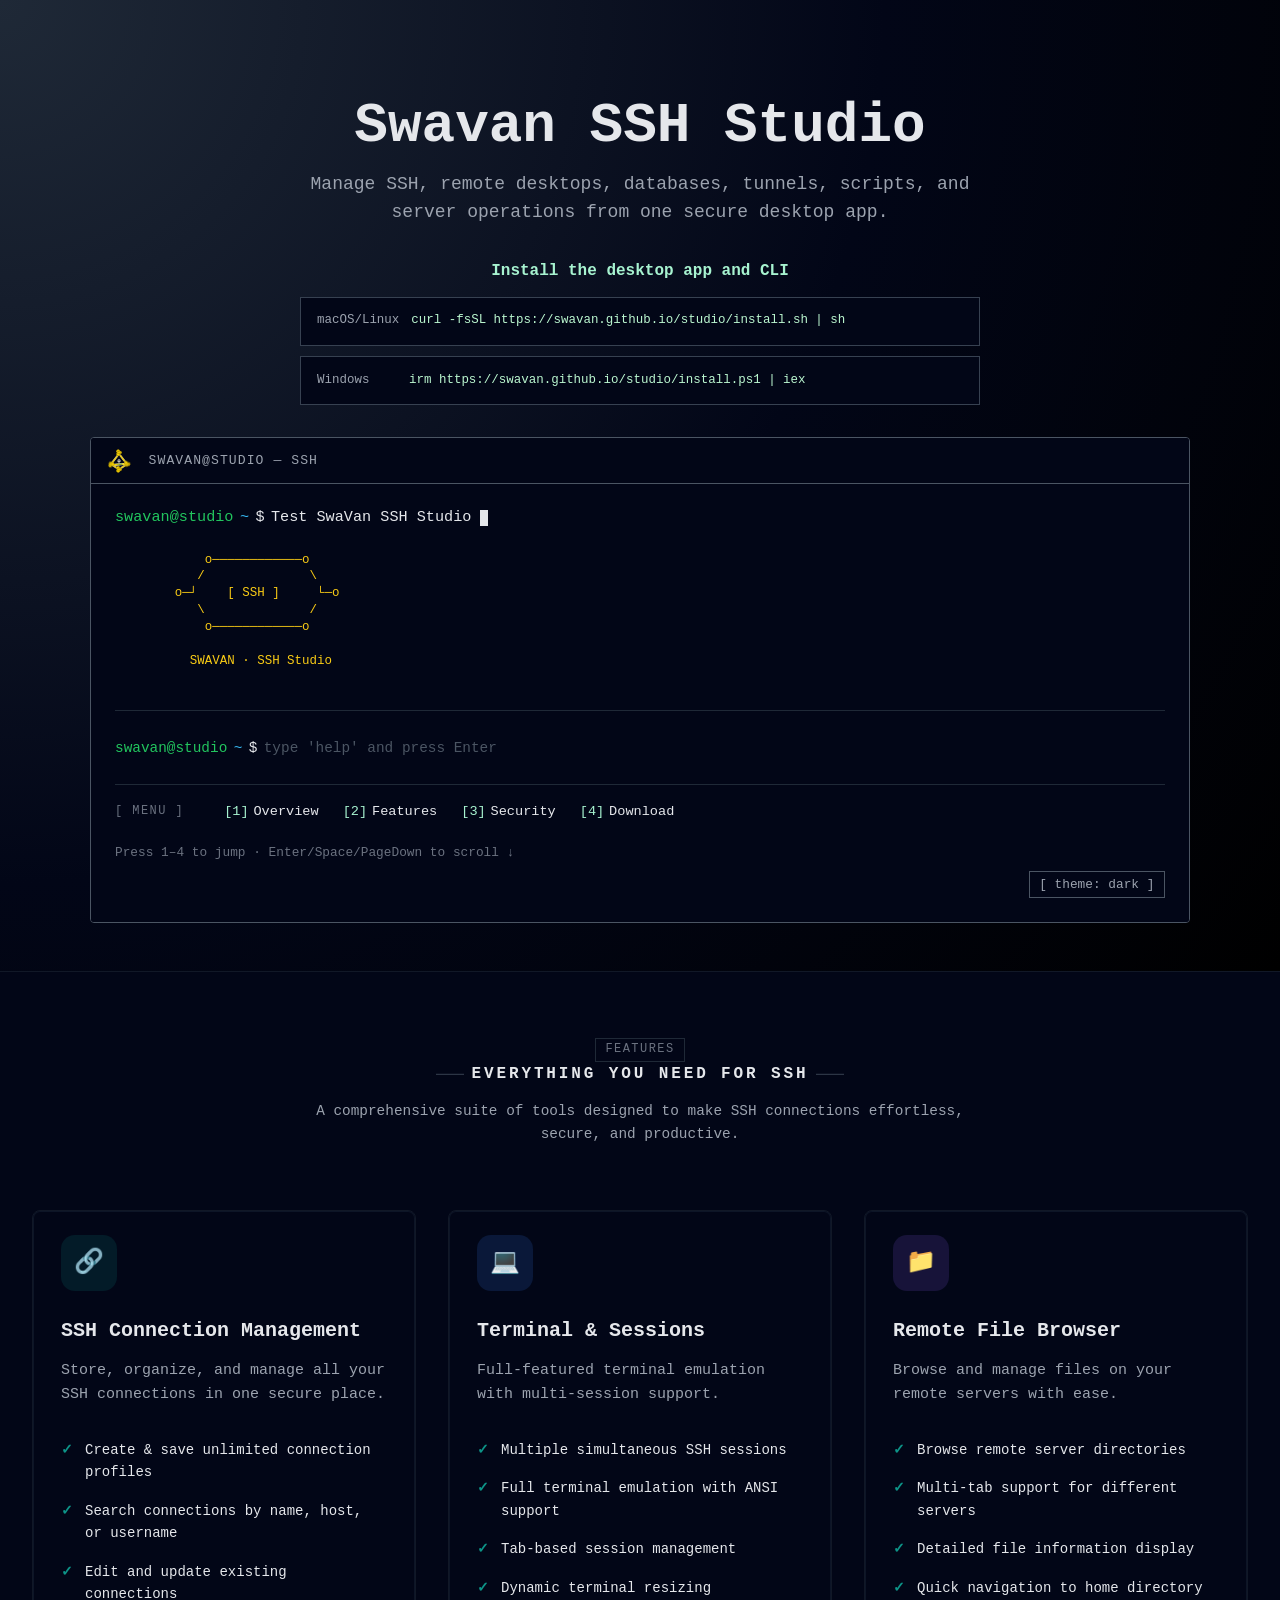
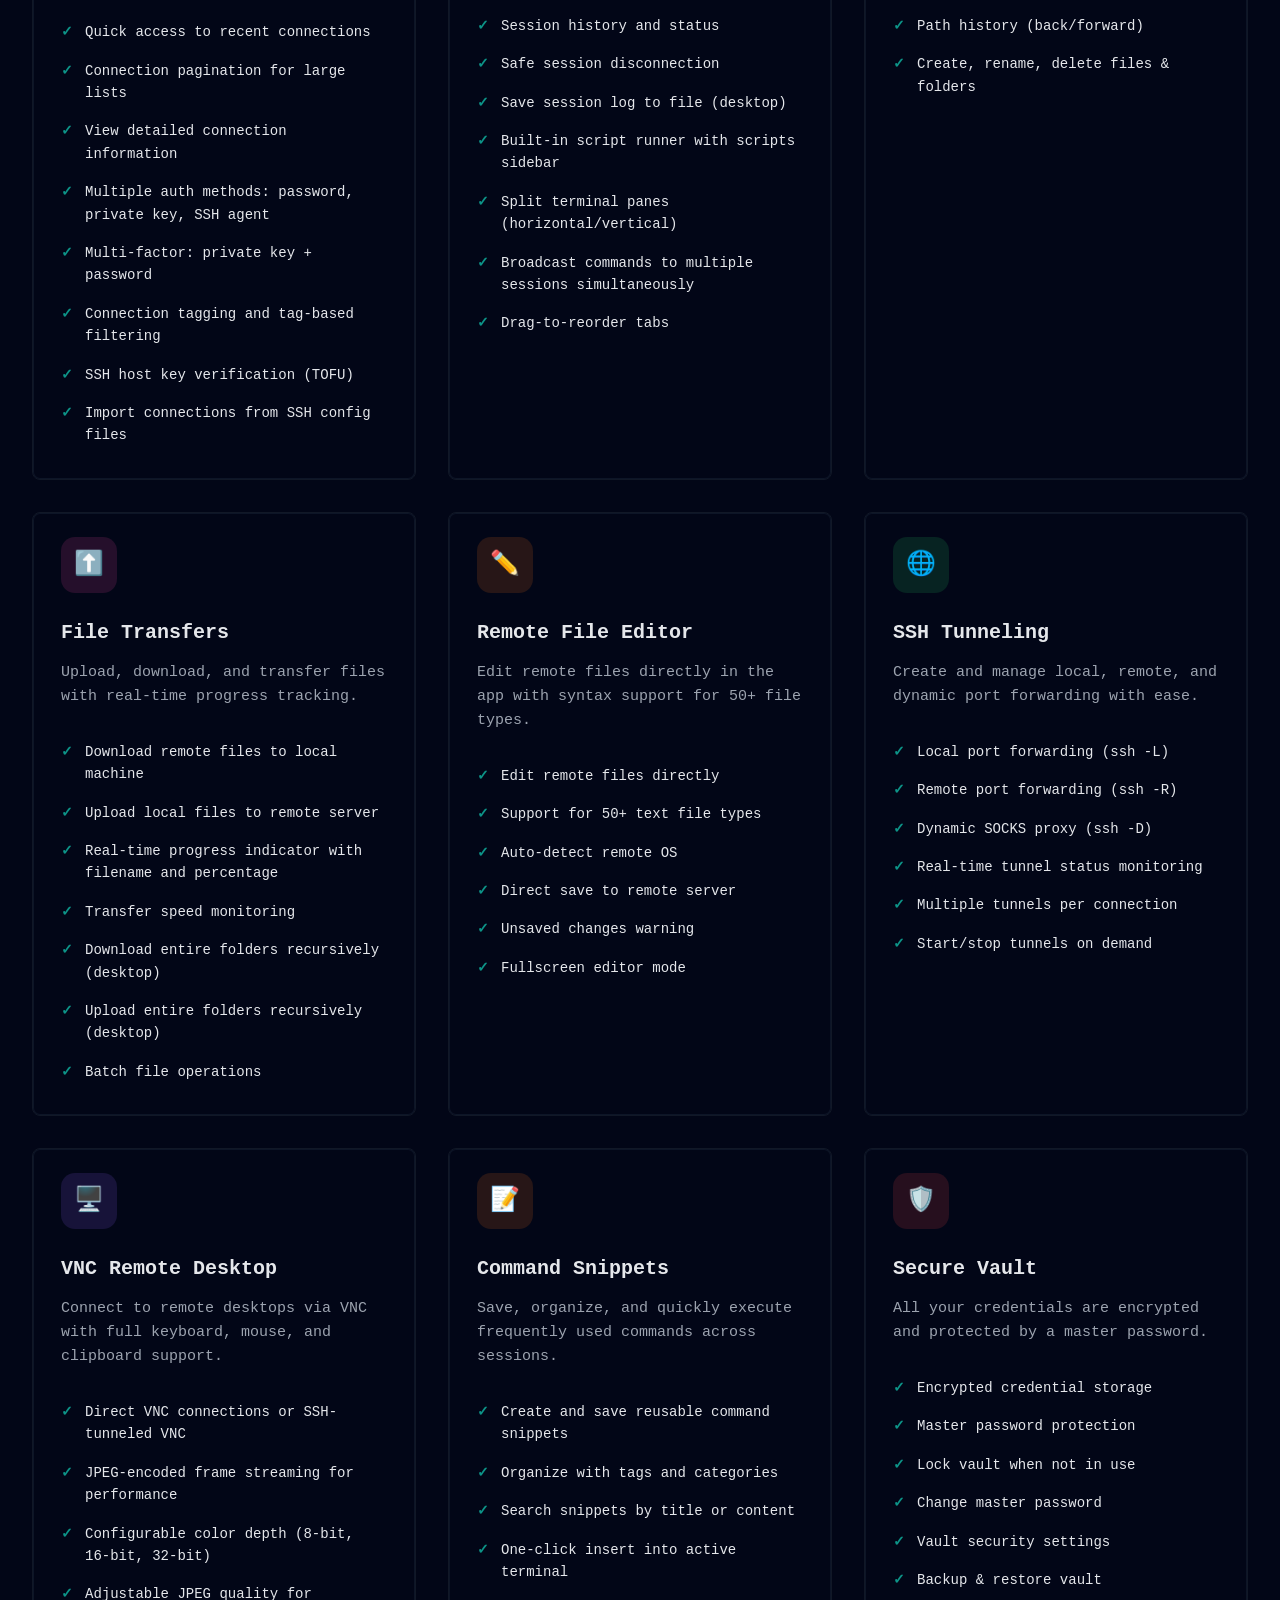
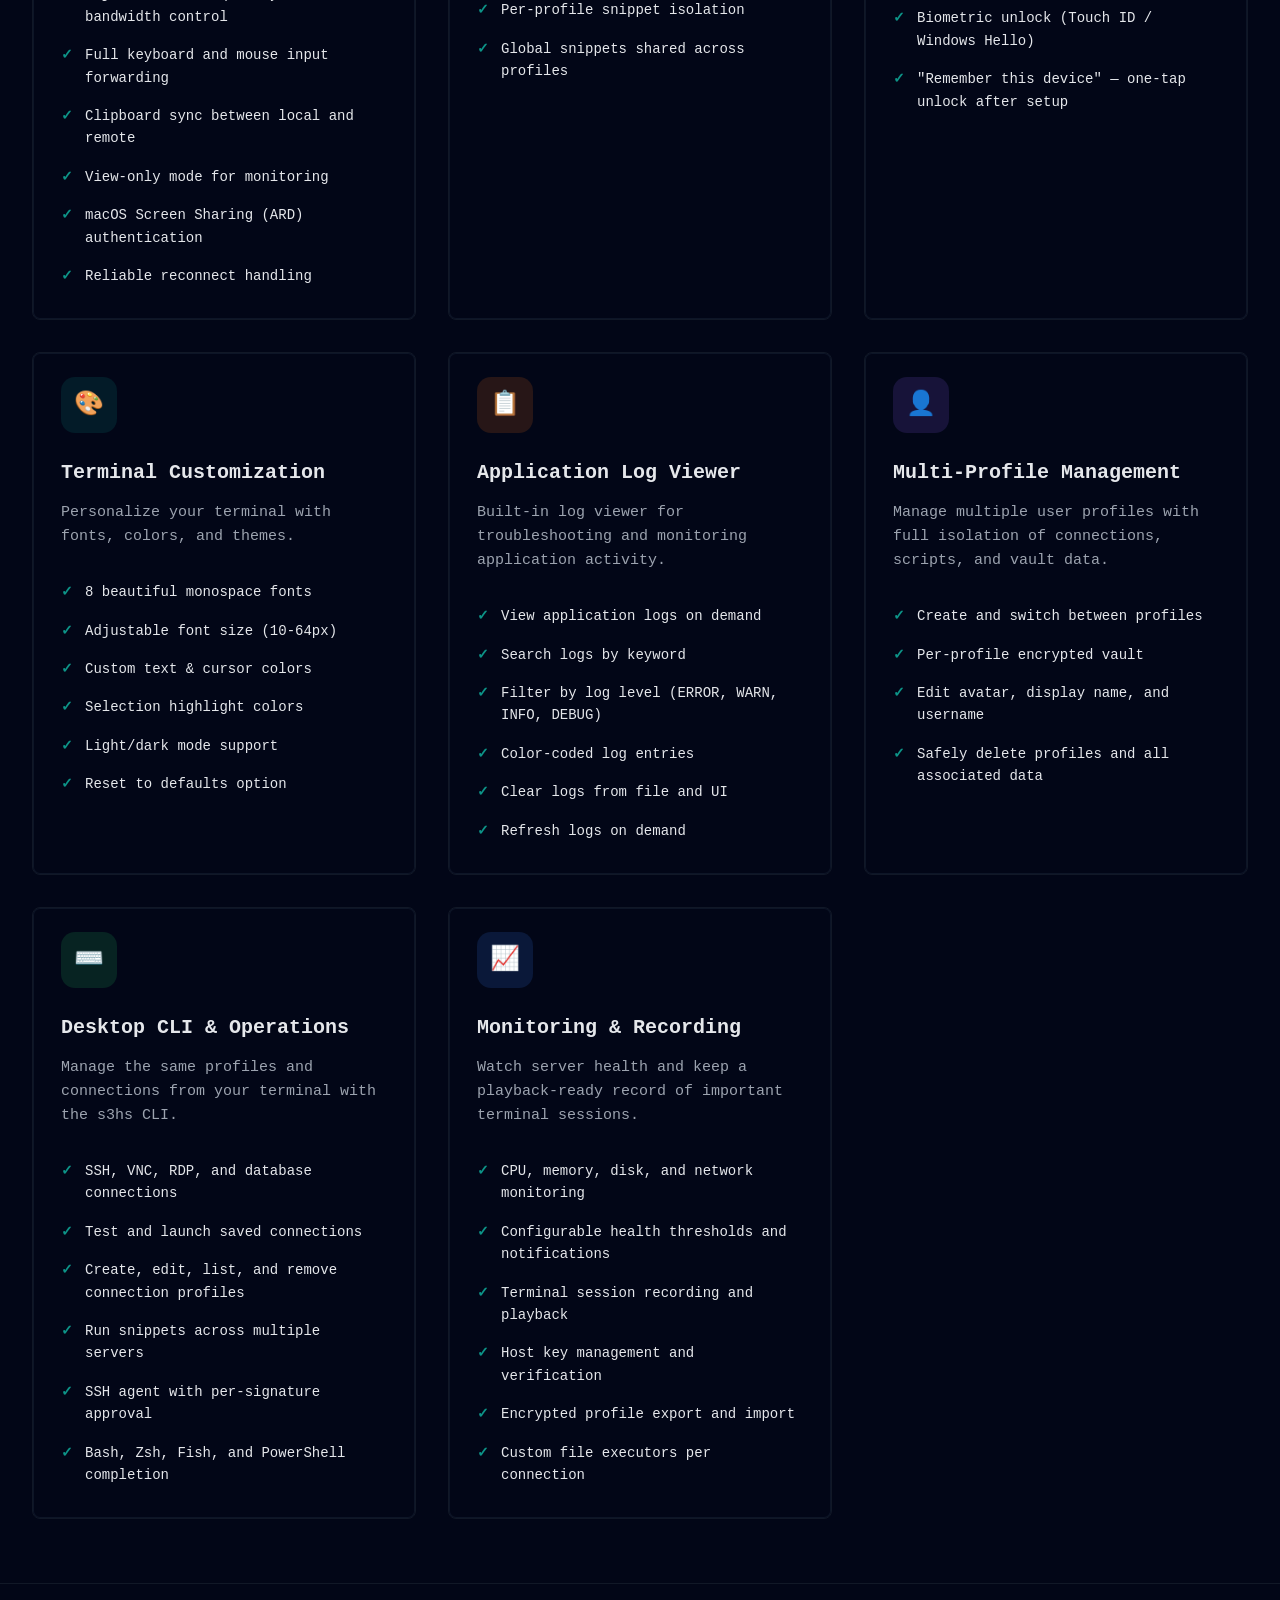
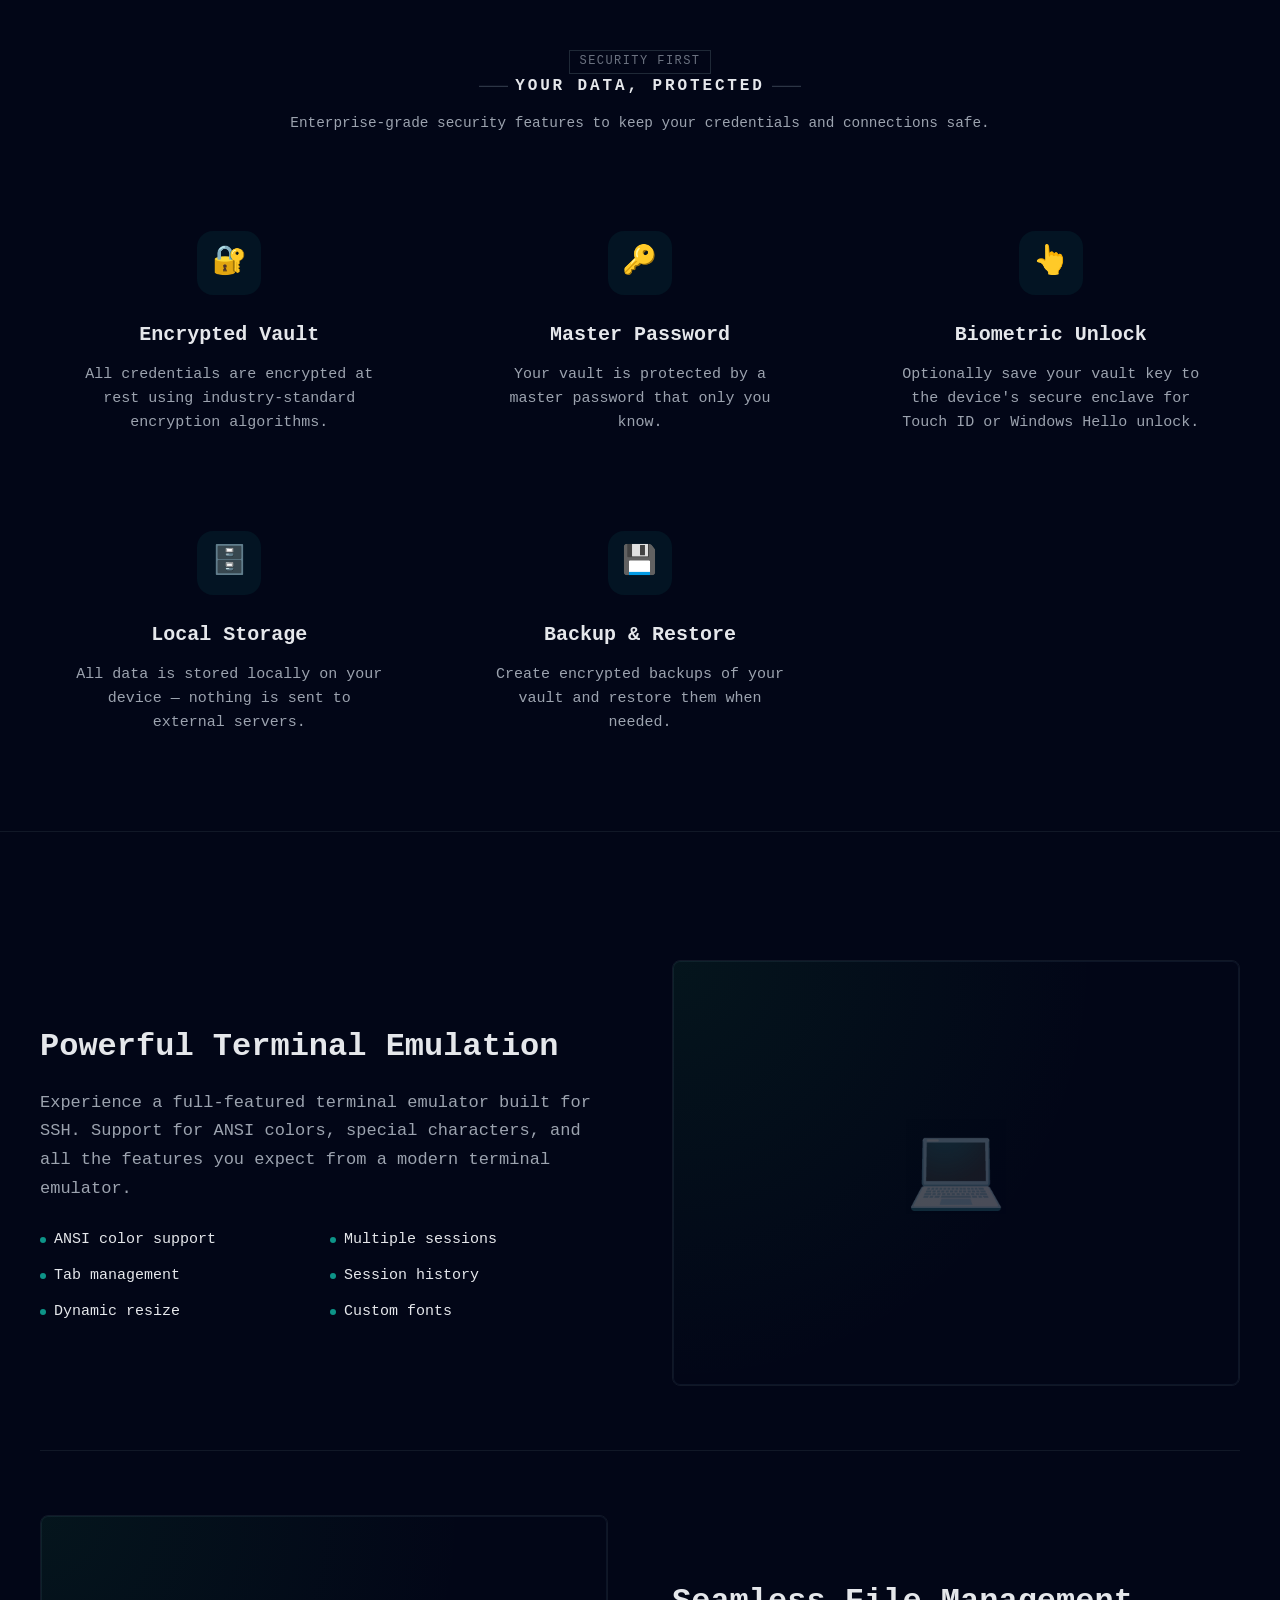
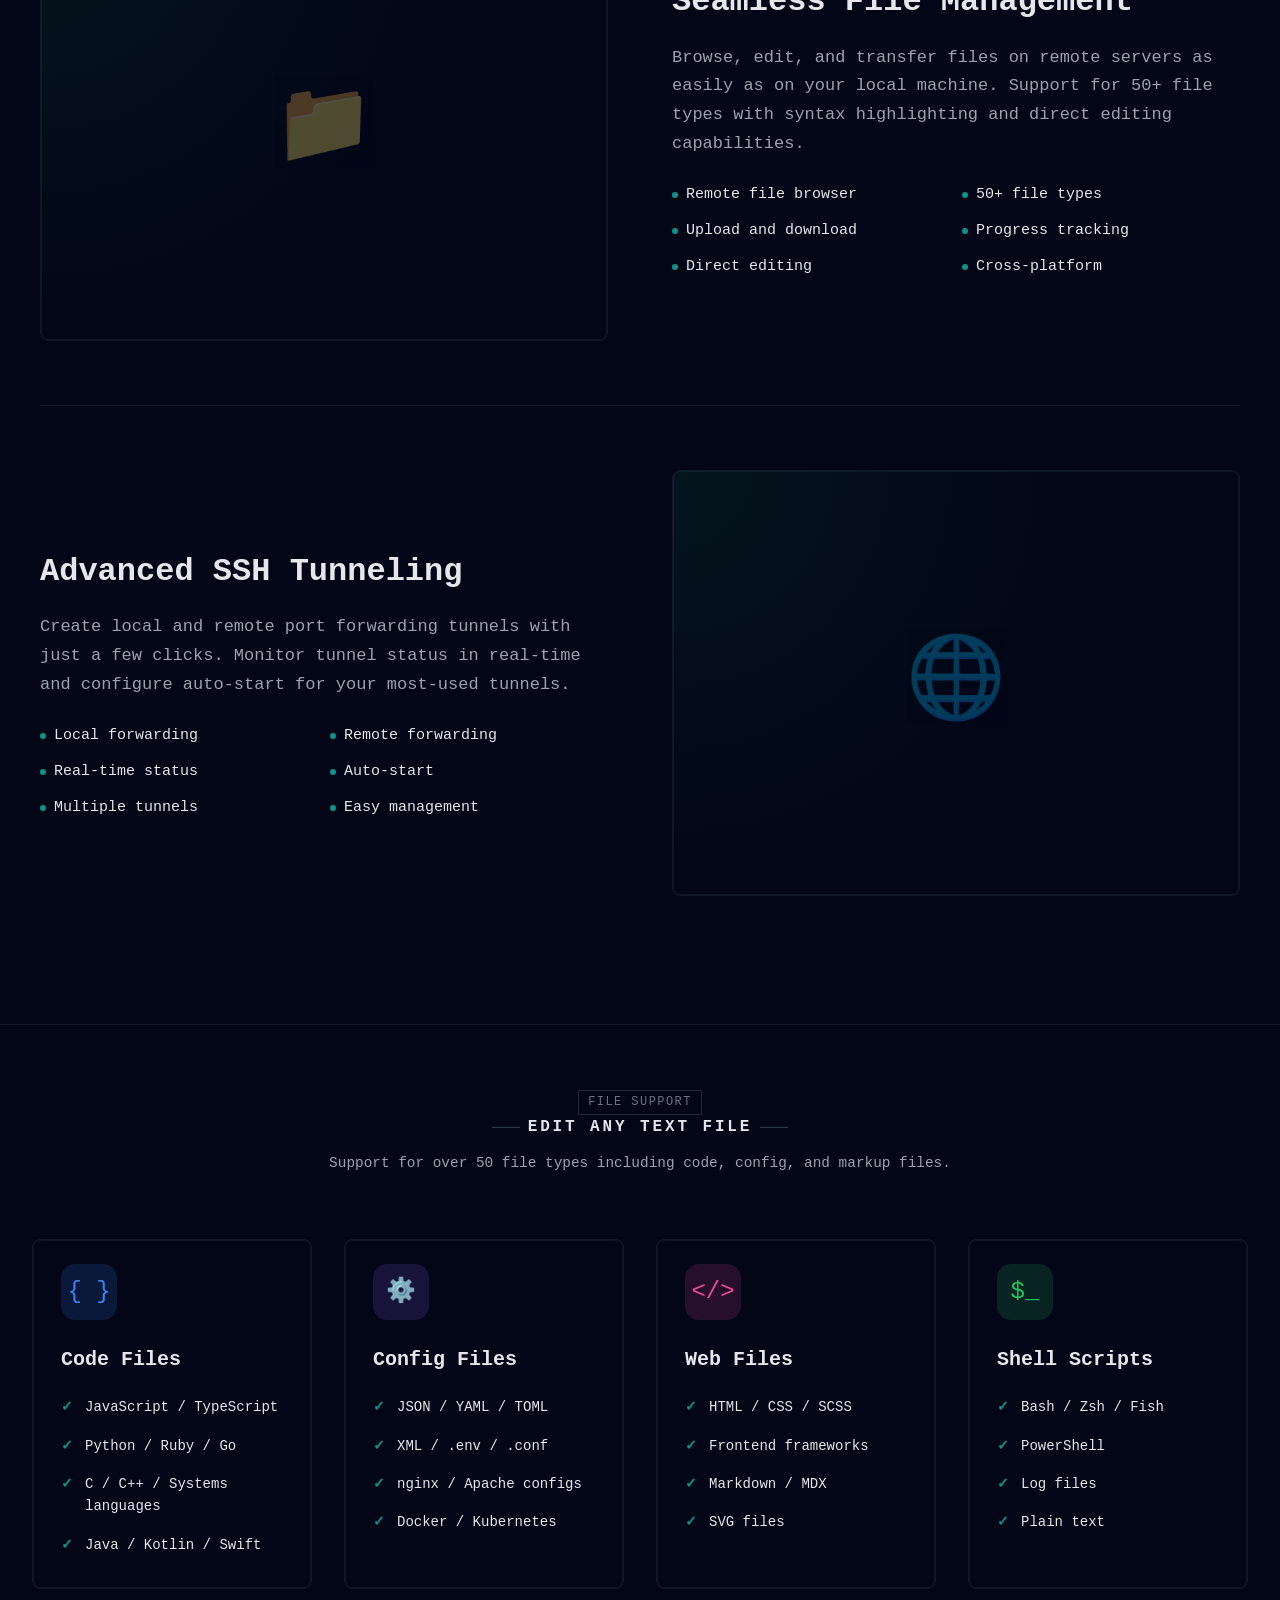
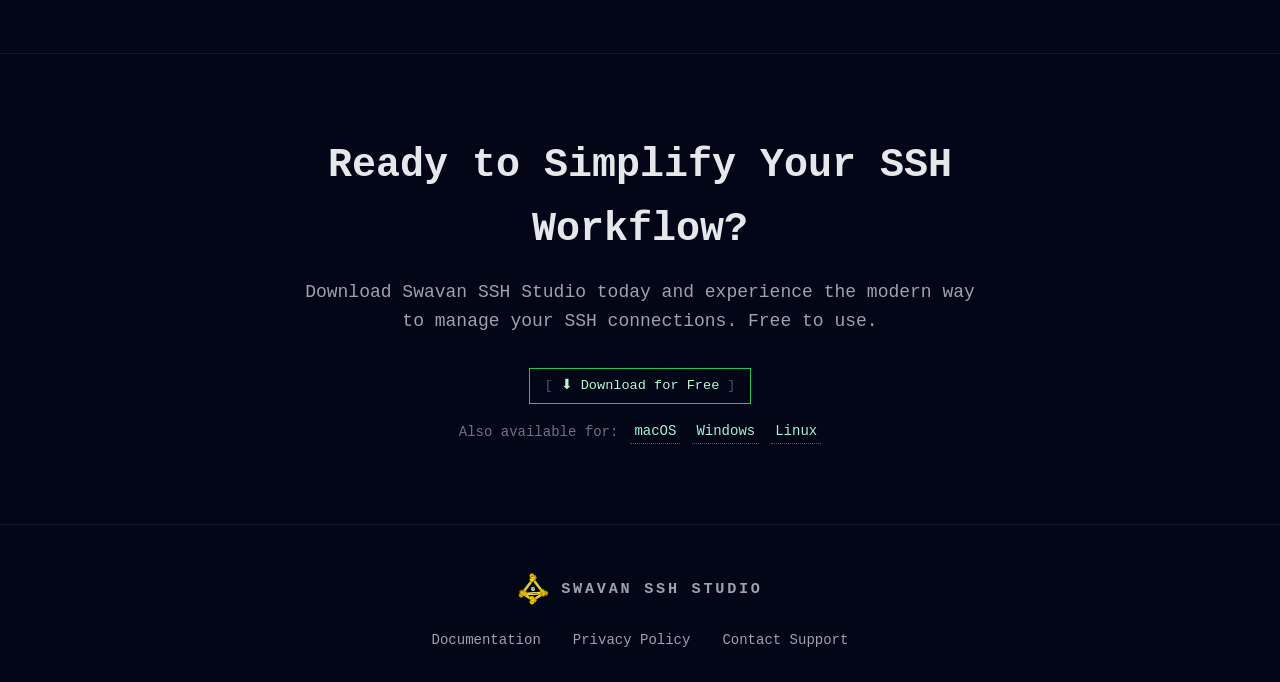
==== commit c80beadb: "fix: restore interactive terminal hero" ====
--- a/index.html
+++ b/index.html
@@ -853,6 +853,11 @@
       max-width: 680px;
     }
 
+    .hero-installer {
+      margin-bottom: 2rem;
+      text-align: center;
+    }
+
     .quick-install h3 {
       margin-bottom: 0.75rem;
       text-align: center;
@@ -1238,11 +1243,10 @@
   <!-- Hero Section -->
   <section class="hero">
     <div class="hero-content animate-in">
-      <div class="cta-content">
-        <img src="public/icon.svg" alt="Swavan SSH Studio icon" style="width: 72px; height: 72px; margin-bottom: 1.25rem;">
-        <h1 style="font-size: clamp(2.25rem, 6vw, 4.5rem); line-height: 1.1; margin-bottom: 1rem;">Swavan SSH Studio</h1>
+      <div class="cta-content hero-installer" id="install">
+        <h1 style="font-size: clamp(2rem, 5vw, 3.5rem); line-height: 1.1; margin-bottom: 0.75rem;">Swavan SSH Studio</h1>
         <p>Manage SSH, remote desktops, databases, tunnels, scripts, and server operations from one secure desktop app.</p>
-        <div class="quick-install" id="install">
+        <div class="quick-install">
           <h3>Install the desktop app and CLI</h3>
           <div class="install-command" data-installer="unix">
             <span class="install-label">macOS/Linux</span>
@@ -1253,18 +1257,75 @@
             <code>irm https://swavan.github.io/studio/install.ps1 | iex</code>
           </div>
         </div>
-        <div class="hero-buttons">
-          <a href="#" id="hero-download-btn" class="btn btn-primary">
-            <span class="download-icon">⬇</span>
-            <span class="download-text">Download for Free</span>
-          </a>
-          <a href="#features" class="btn btn-secondary">View Features</a>
+      </div>
+      <div class="terminal-shell">
+        <div class="terminal-header">
+          <div class="terminal-app-icon">
+            <img src="public/icon.svg" alt="Swavan SSH Studio icon">
+          </div>
+          <span class="terminal-title">swavan@studio — ssh</span>
         </div>
-        <div class="other-platforms" id="other-platforms-hero">
-          <span>Available for:</span>
-          <a href="#" class="platform-link" data-os="macos">macOS</a>
-          <a href="#" class="platform-link" data-os="windows">Windows</a>
-          <a href="#" class="platform-link" data-os="linux">Linux</a>
+        <div class="terminal-body">
+          <div class="terminal-line">
+            <span class="terminal-prompt">swavan@studio</span>
+            <span class="terminal-path">~</span>
+            <span class="terminal-symbol">$</span>
+            <span id="terminal-typing" class="terminal-text" data-text="Test SwaVan SSH Studio">Test SwaVan SSH Studio</span>
+            <span id="terminal-cursor" class="terminal-cursor"></span>
+          </div>
+            <pre id="terminal-logo" class="terminal-logo">
+            o────────────o
+           /              \
+        o─┘    [ SSH ]     └─o
+           \              /
+            o────────────o
+
+          SWAVAN · SSH Studio
+            </pre>
+            <div class="terminal-playground" aria-label="Interactive command playground">
+              <div id="terminal-output" class="terminal-output" aria-live="polite"></div>
+              <div class="terminal-input-line">
+                <span class="terminal-prompt">swavan@studio</span>
+                <span class="terminal-path">~</span>
+                <span class="terminal-symbol">$</span>
+                <input
+                  id="terminal-command-input"
+                  class="terminal-input-field"
+                  type="text"
+                  autocomplete="off"
+                  spellcheck="false"
+                  placeholder="type 'help' and press Enter"
+                  aria-label="Terminal command input"
+                />
+              </div>
+            </div>
+            <div class="tui-menu" aria-label="Main navigation">
+              <span class="tui-menu-label">[ MENU ]</span>
+              <button type="button" class="tui-menu-item" data-key="1" data-target="hero">
+                <span class="tui-menu-item-key">[1]</span>
+                <span>Overview</span>
+              </button>
+              <button type="button" class="tui-menu-item" data-key="2" data-target="#features">
+                <span class="tui-menu-item-key">[2]</span>
+                <span>Features</span>
+              </button>
+              <button type="button" class="tui-menu-item" data-key="3" data-target="#security">
+                <span class="tui-menu-item-key">[3]</span>
+                <span>Security</span>
+              </button>
+              <button type="button" class="tui-menu-item" data-key="4" data-target="cta">
+                <span class="tui-menu-item-key">[4]</span>
+                <span>Download</span>
+              </button>
+            </div>
+          <div class="terminal-hint">
+              Press 1–4 to jump · Enter/Space/PageDown to scroll ↓
+          </div>
+          <div class="terminal-theme-toggle">
+            <button type="button" id="theme-toggle-btn" class="theme-toggle-btn" aria-label="Toggle light and dark theme">
+              [ theme: dark ]
+            </button>
+          </div>
         </div>
       </div>
     </div>
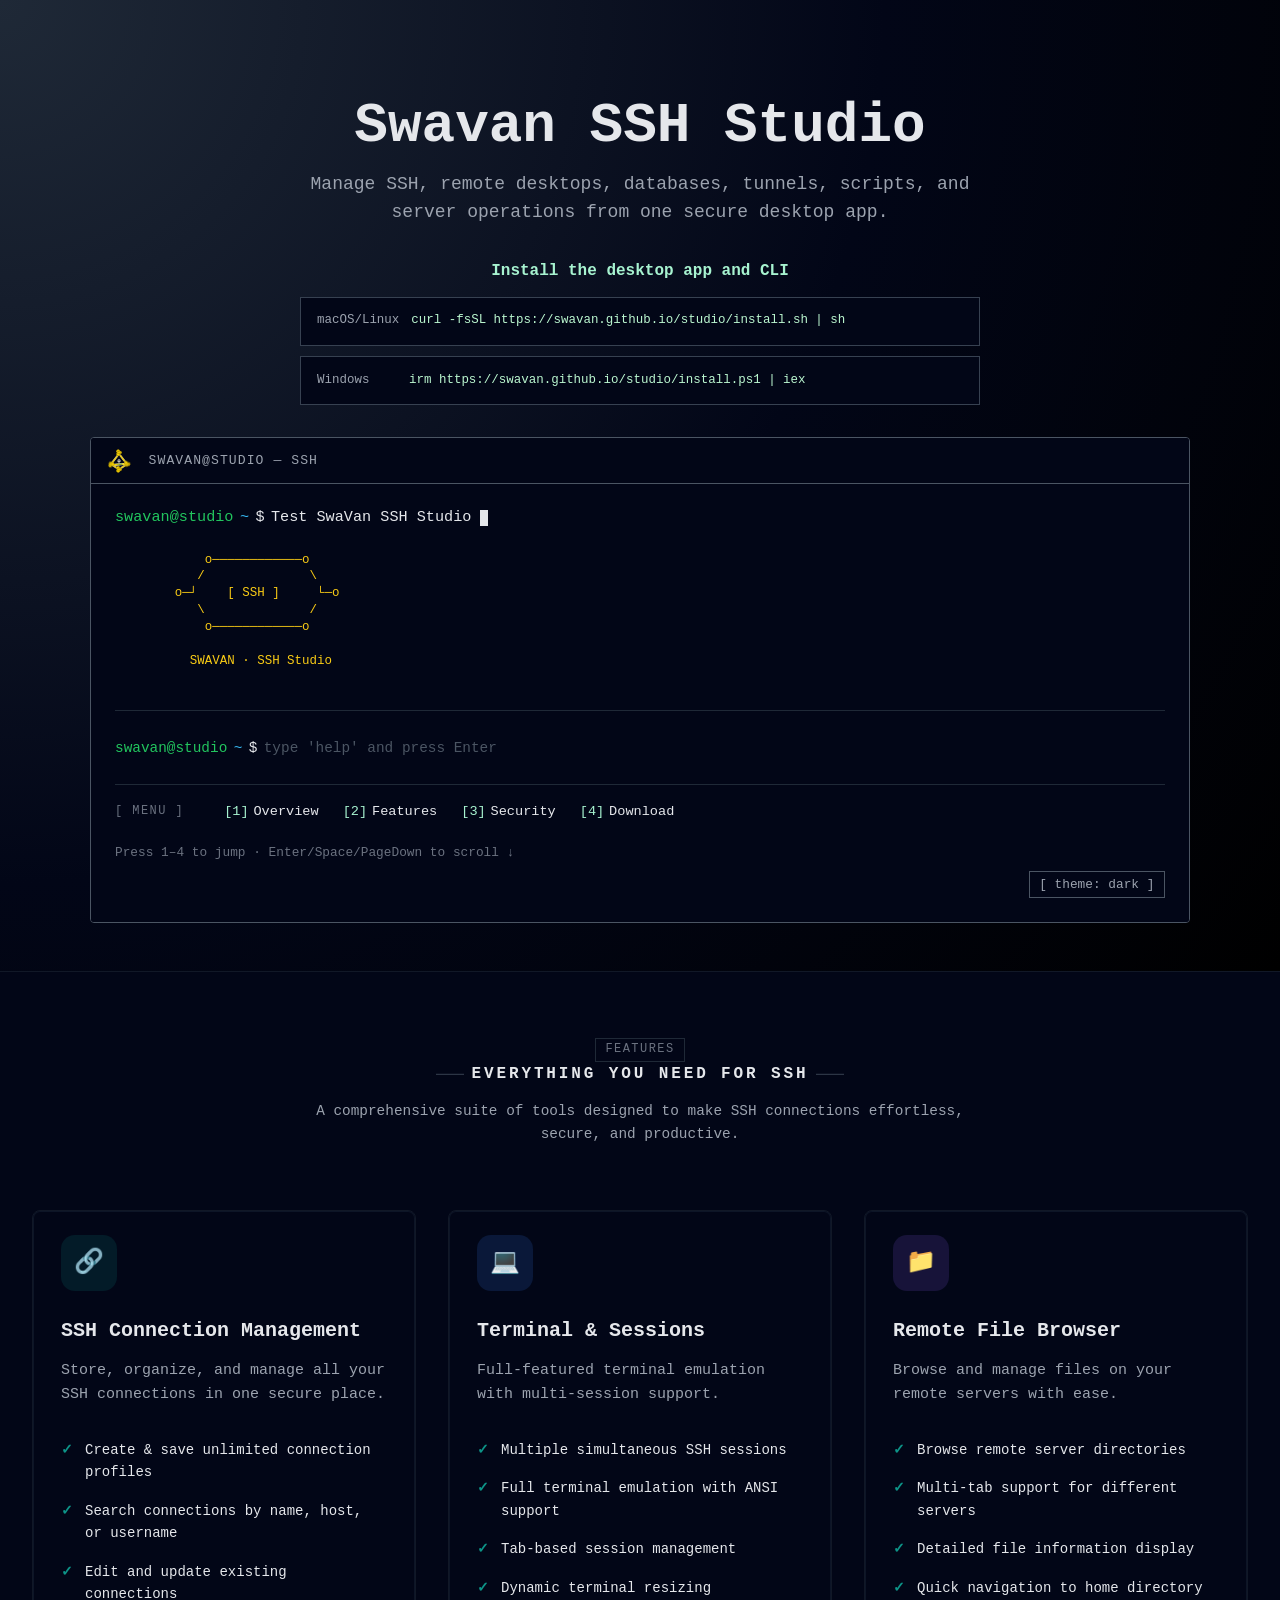
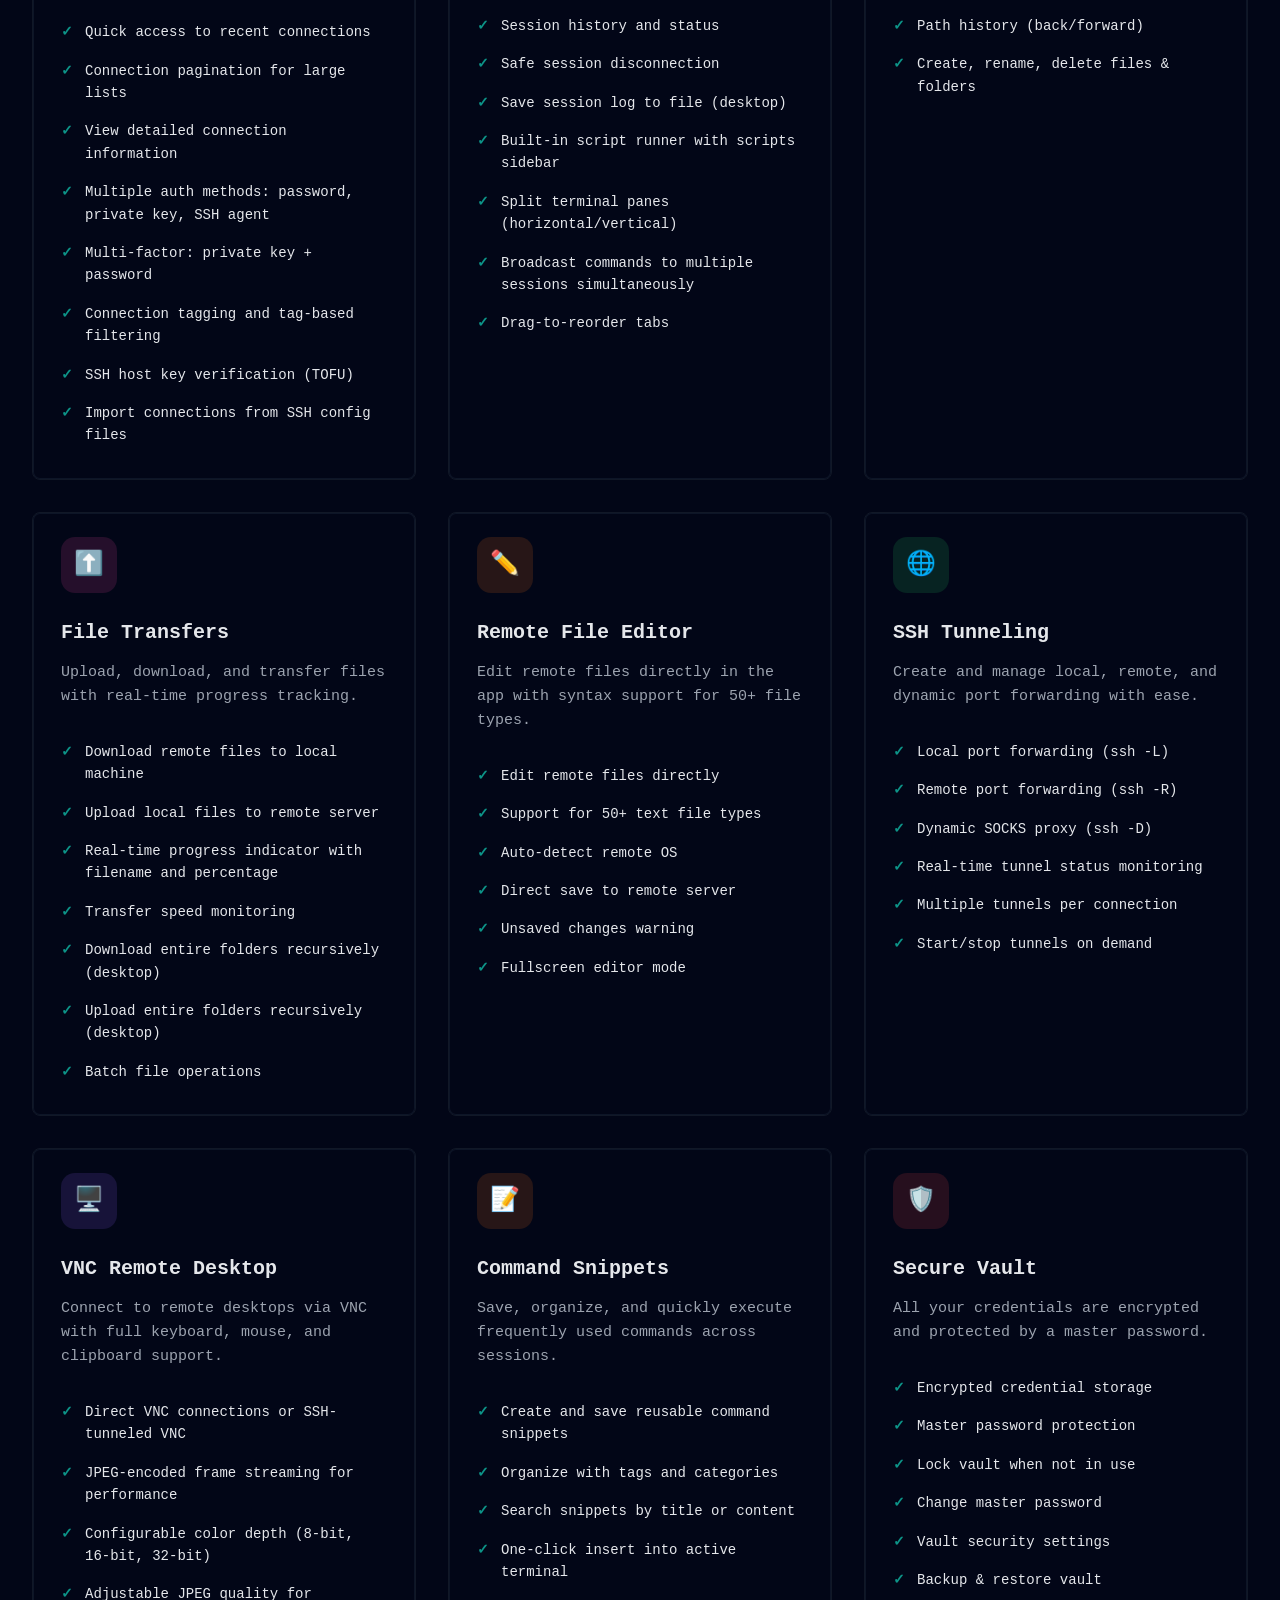
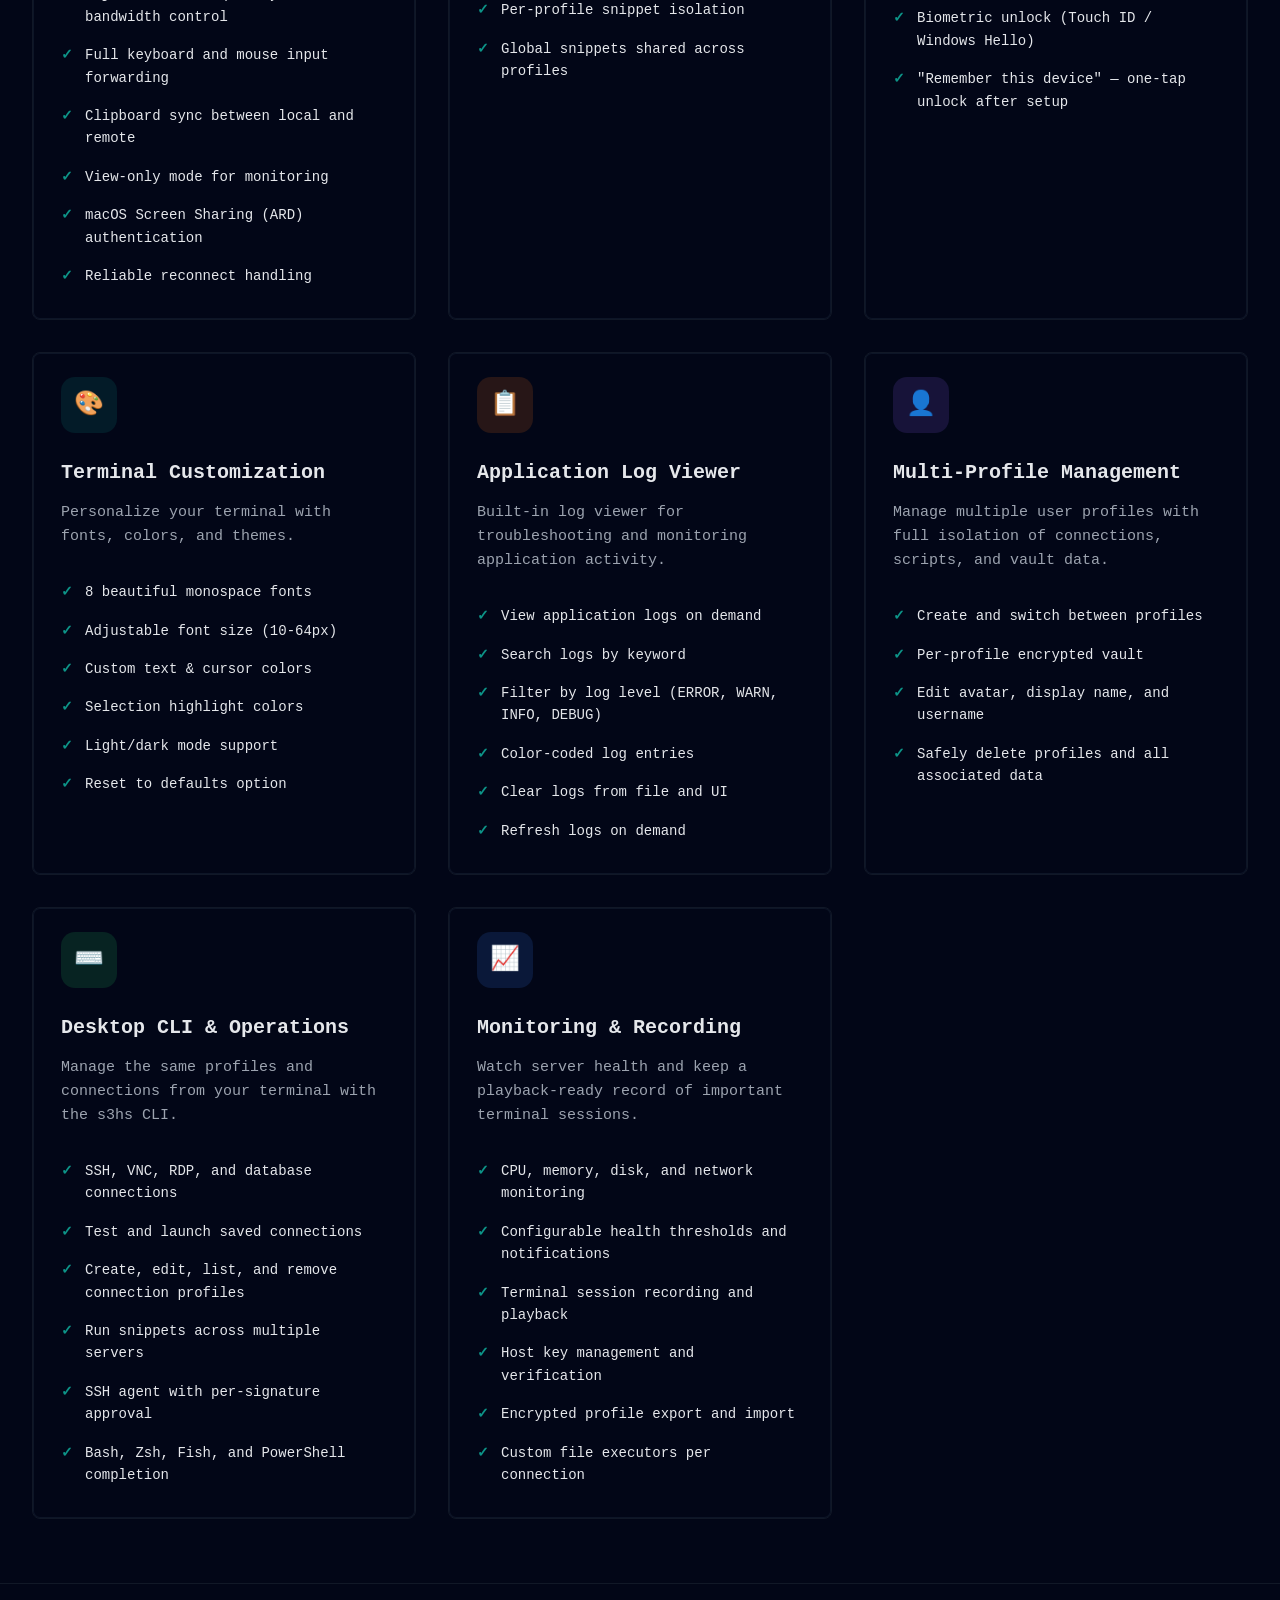
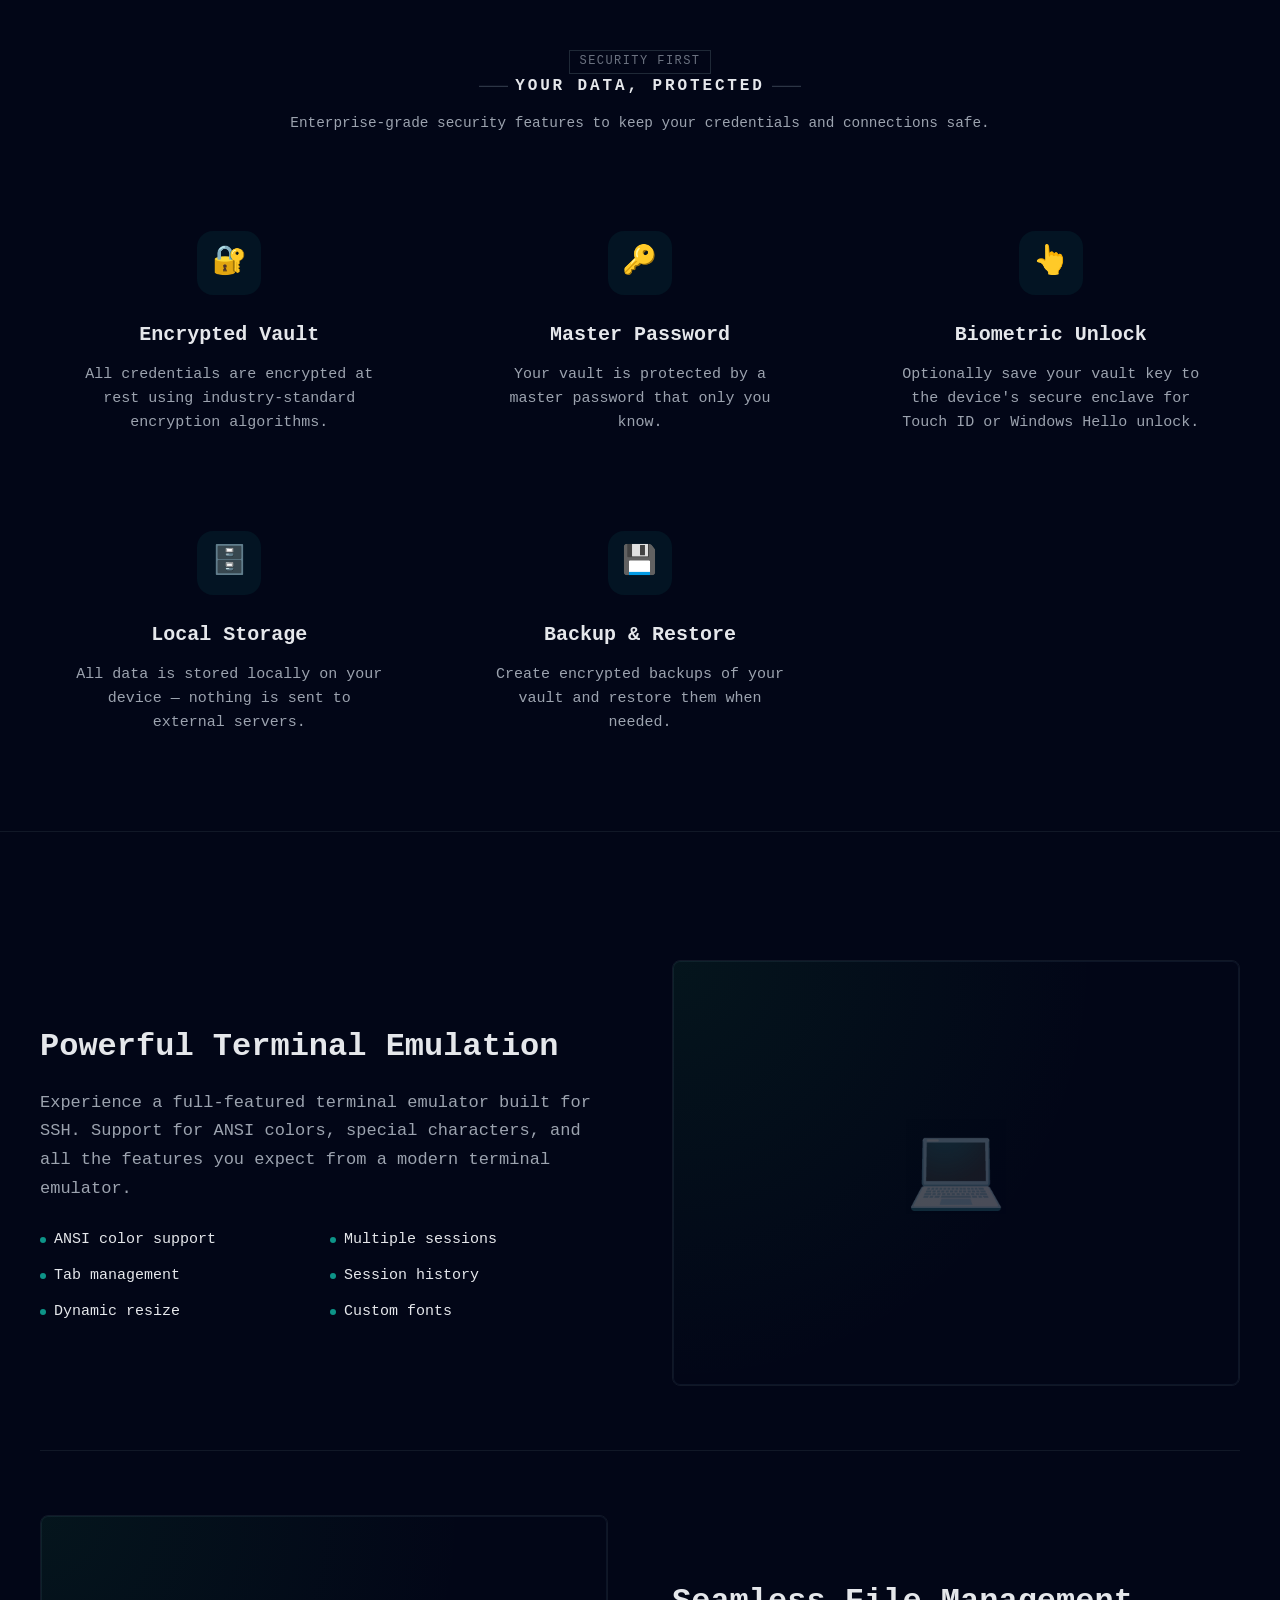
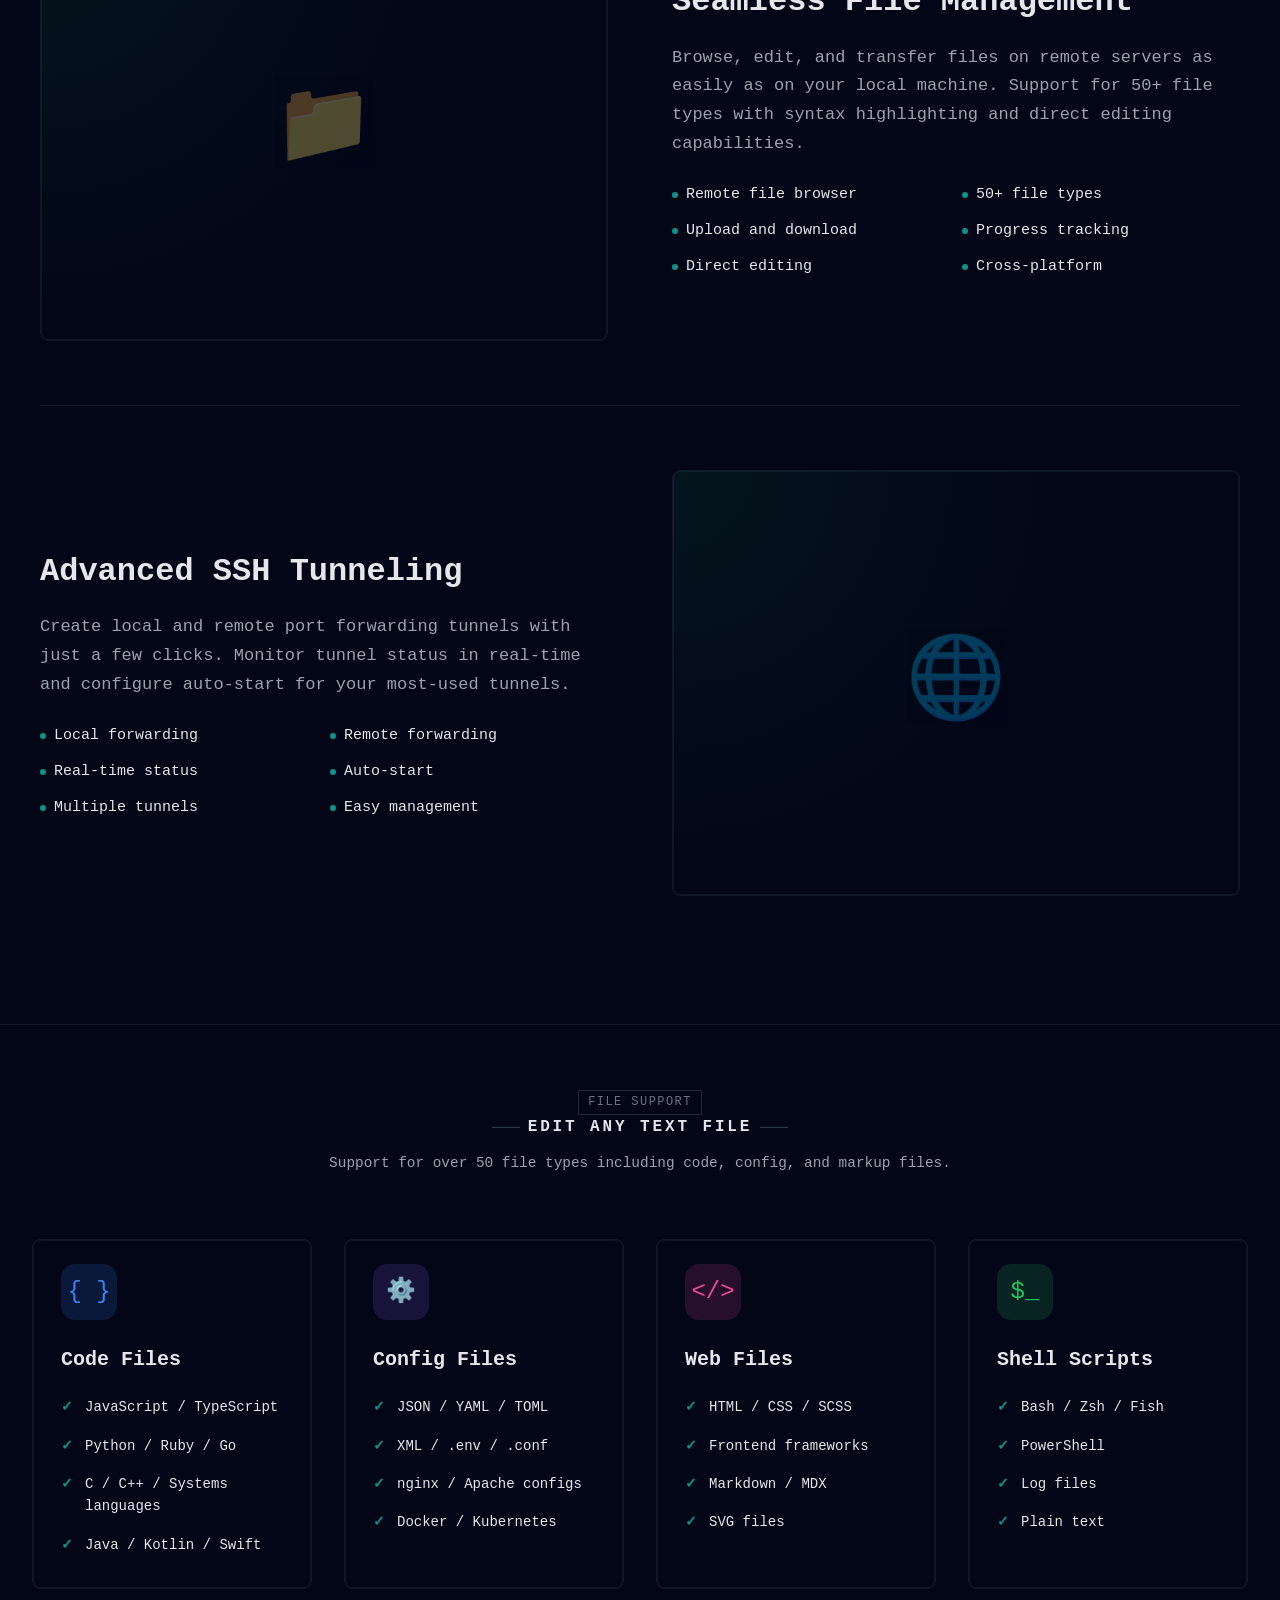
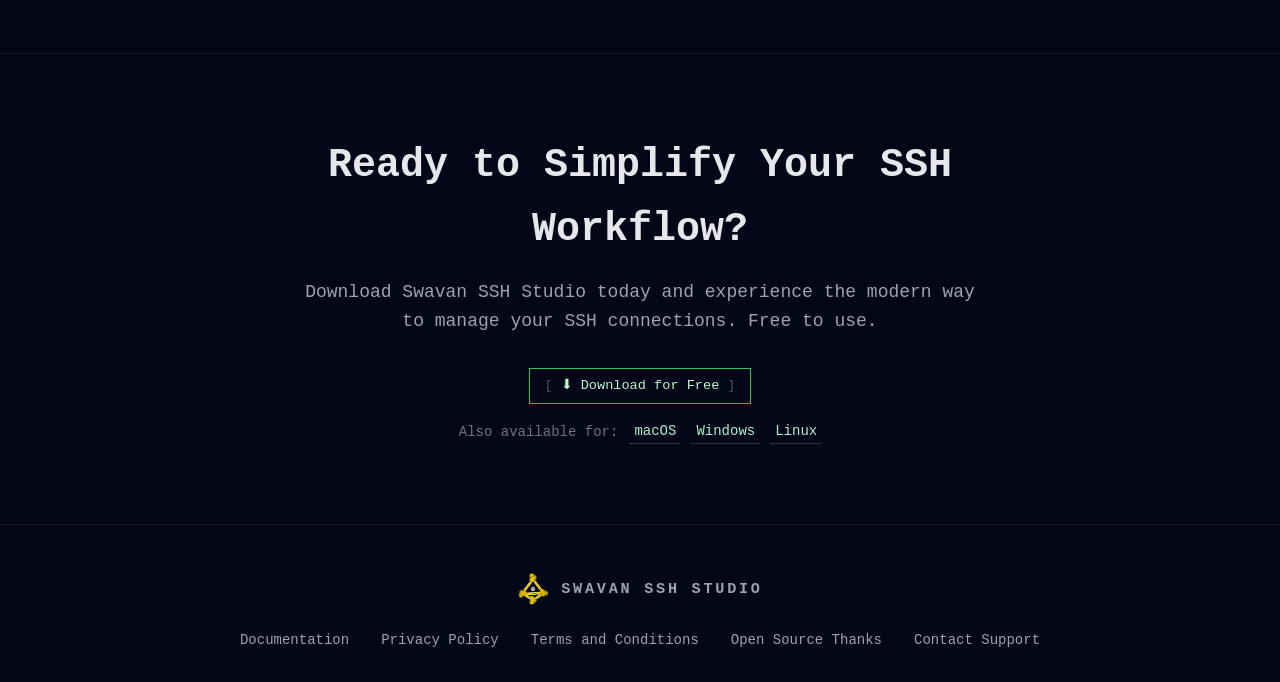
==== commit f0d48ae0: "feat: add legal and open-source pages" ====
--- a/index.html
+++ b/index.html
@@ -912,6 +912,7 @@
 
     .footer-links {
       display: flex;
+      flex-wrap: wrap;
       justify-content: center;
       gap: 2rem;
       margin-top: 1.5rem;
@@ -1769,8 +1770,10 @@
         <span class="logo-text">Swavan SSH Studio</span>
       </div>
       <div class="footer-links">
-        <a href="docs.html" target="_blank">Documentation</a>
-        <a href="privacy-policy.html" target="_blank">Privacy Policy</a>
+        <a href="docs.html" target="_blank" rel="noopener noreferrer">Documentation</a>
+        <a href="privacy-policy.html" target="_blank" rel="noopener noreferrer">Privacy Policy</a>
+        <a href="terms-and-conditions.html" target="_blank" rel="noopener noreferrer">Terms and Conditions</a>
+        <a href="thanks.html" target="_blank" rel="noopener noreferrer">Open Source Thanks</a>
         <a href="mailto:sshstudiosupport@swavan.io">Contact Support</a>
       </div>
       <p style="margin-top: 2rem; opacity: 0.6;">© 2026 Swavan SSH Studio. All rights reserved.</p>
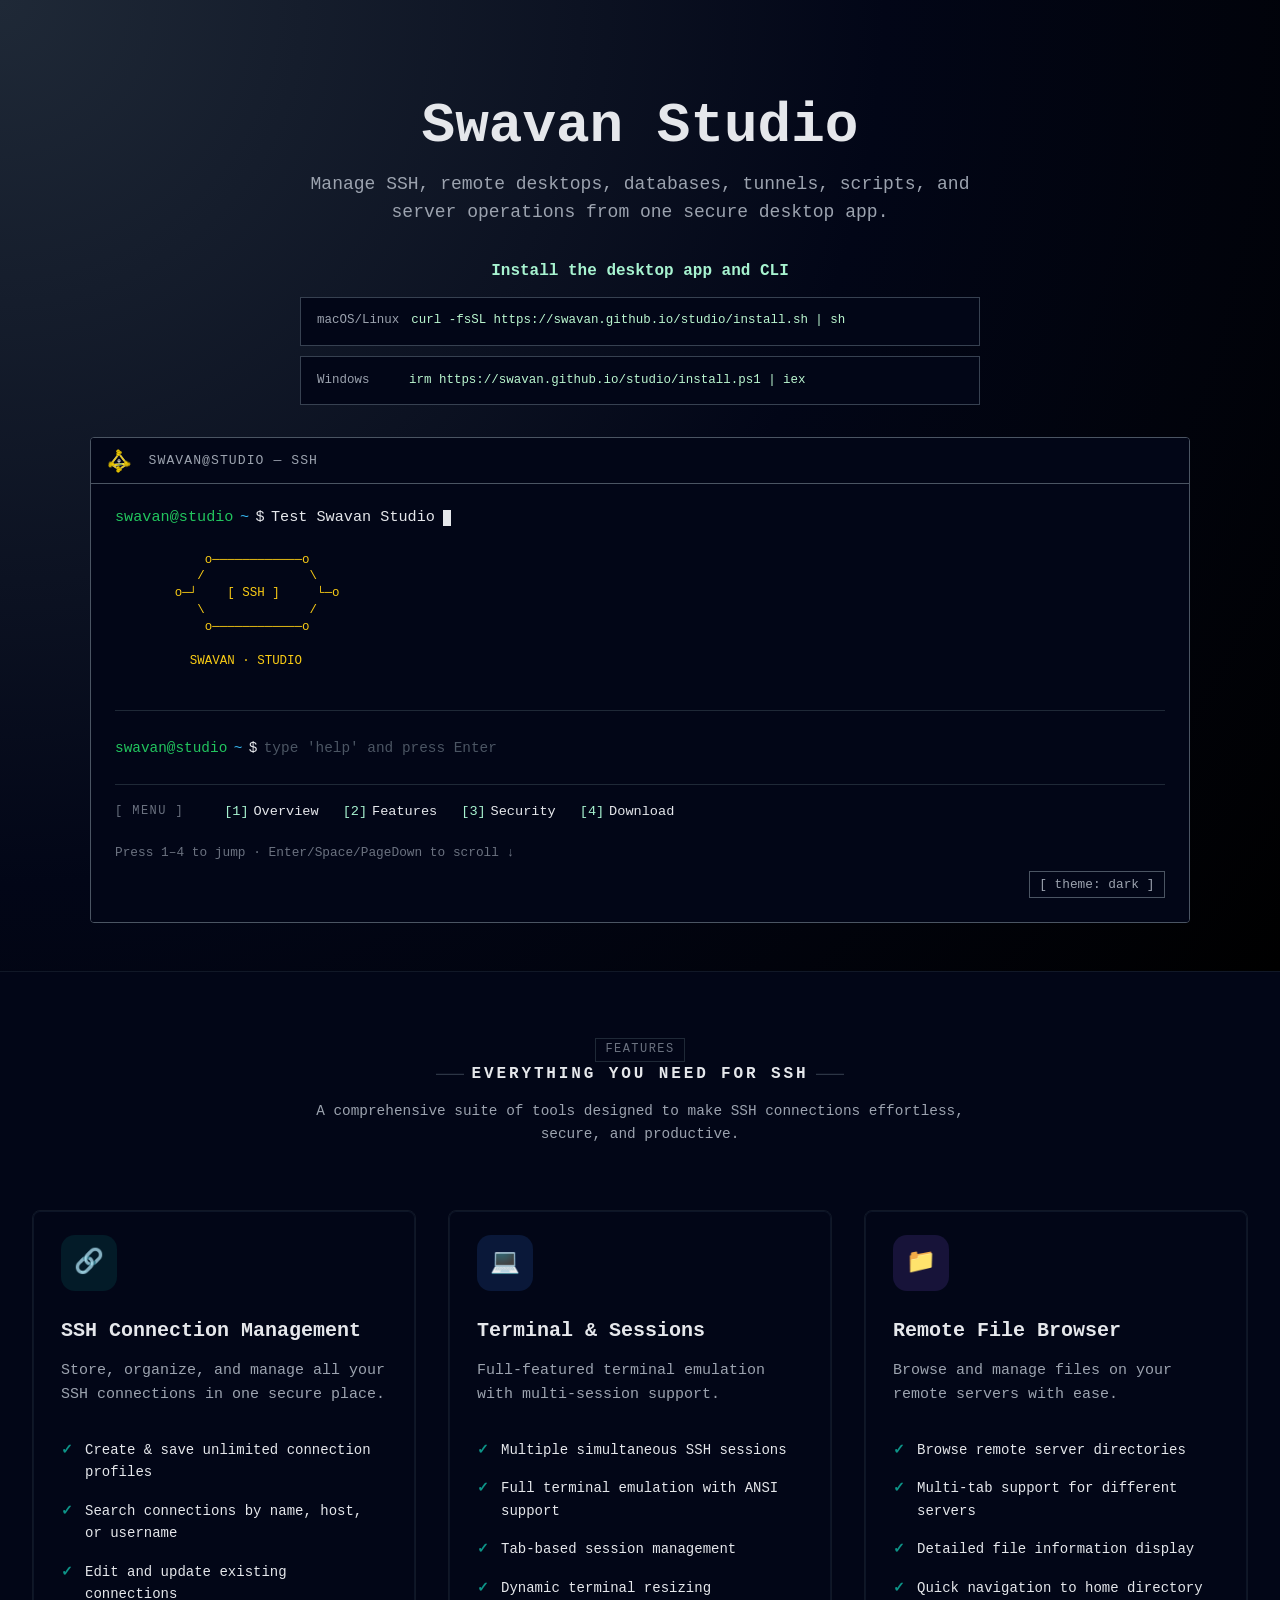
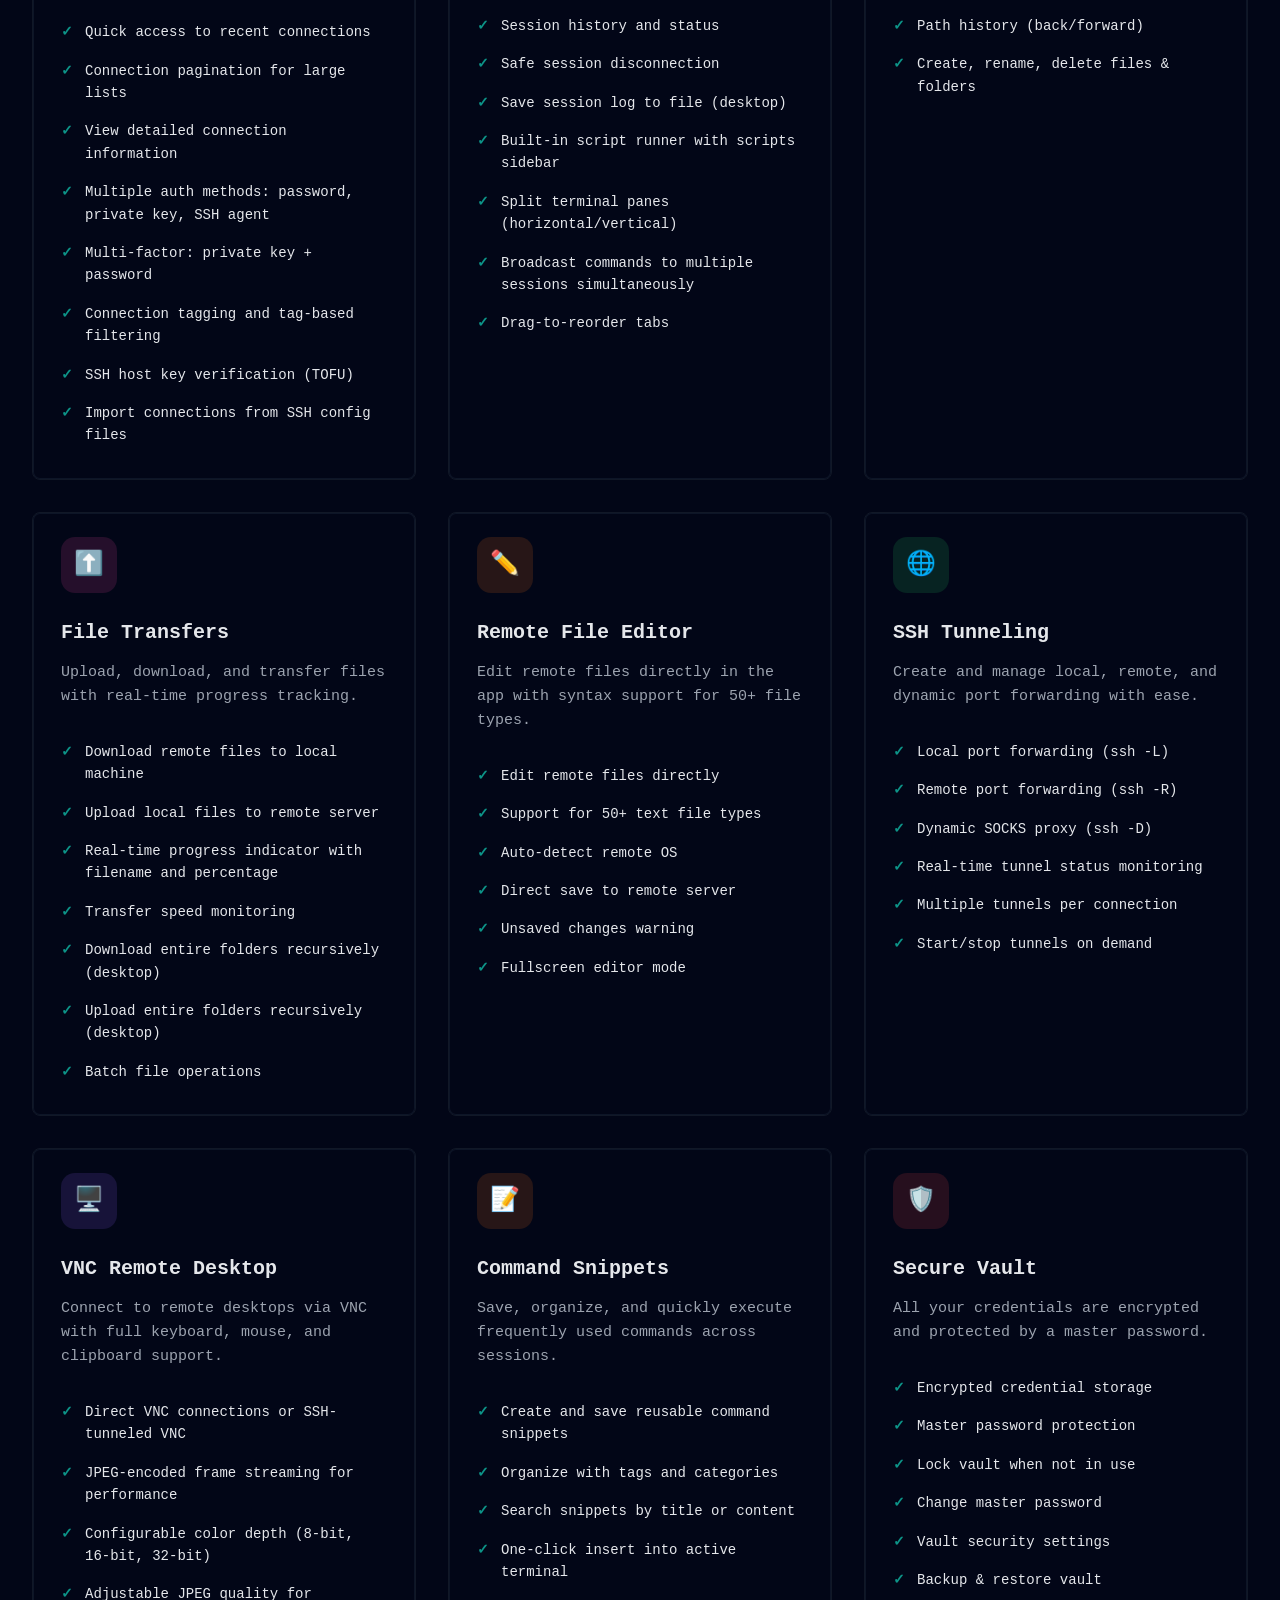
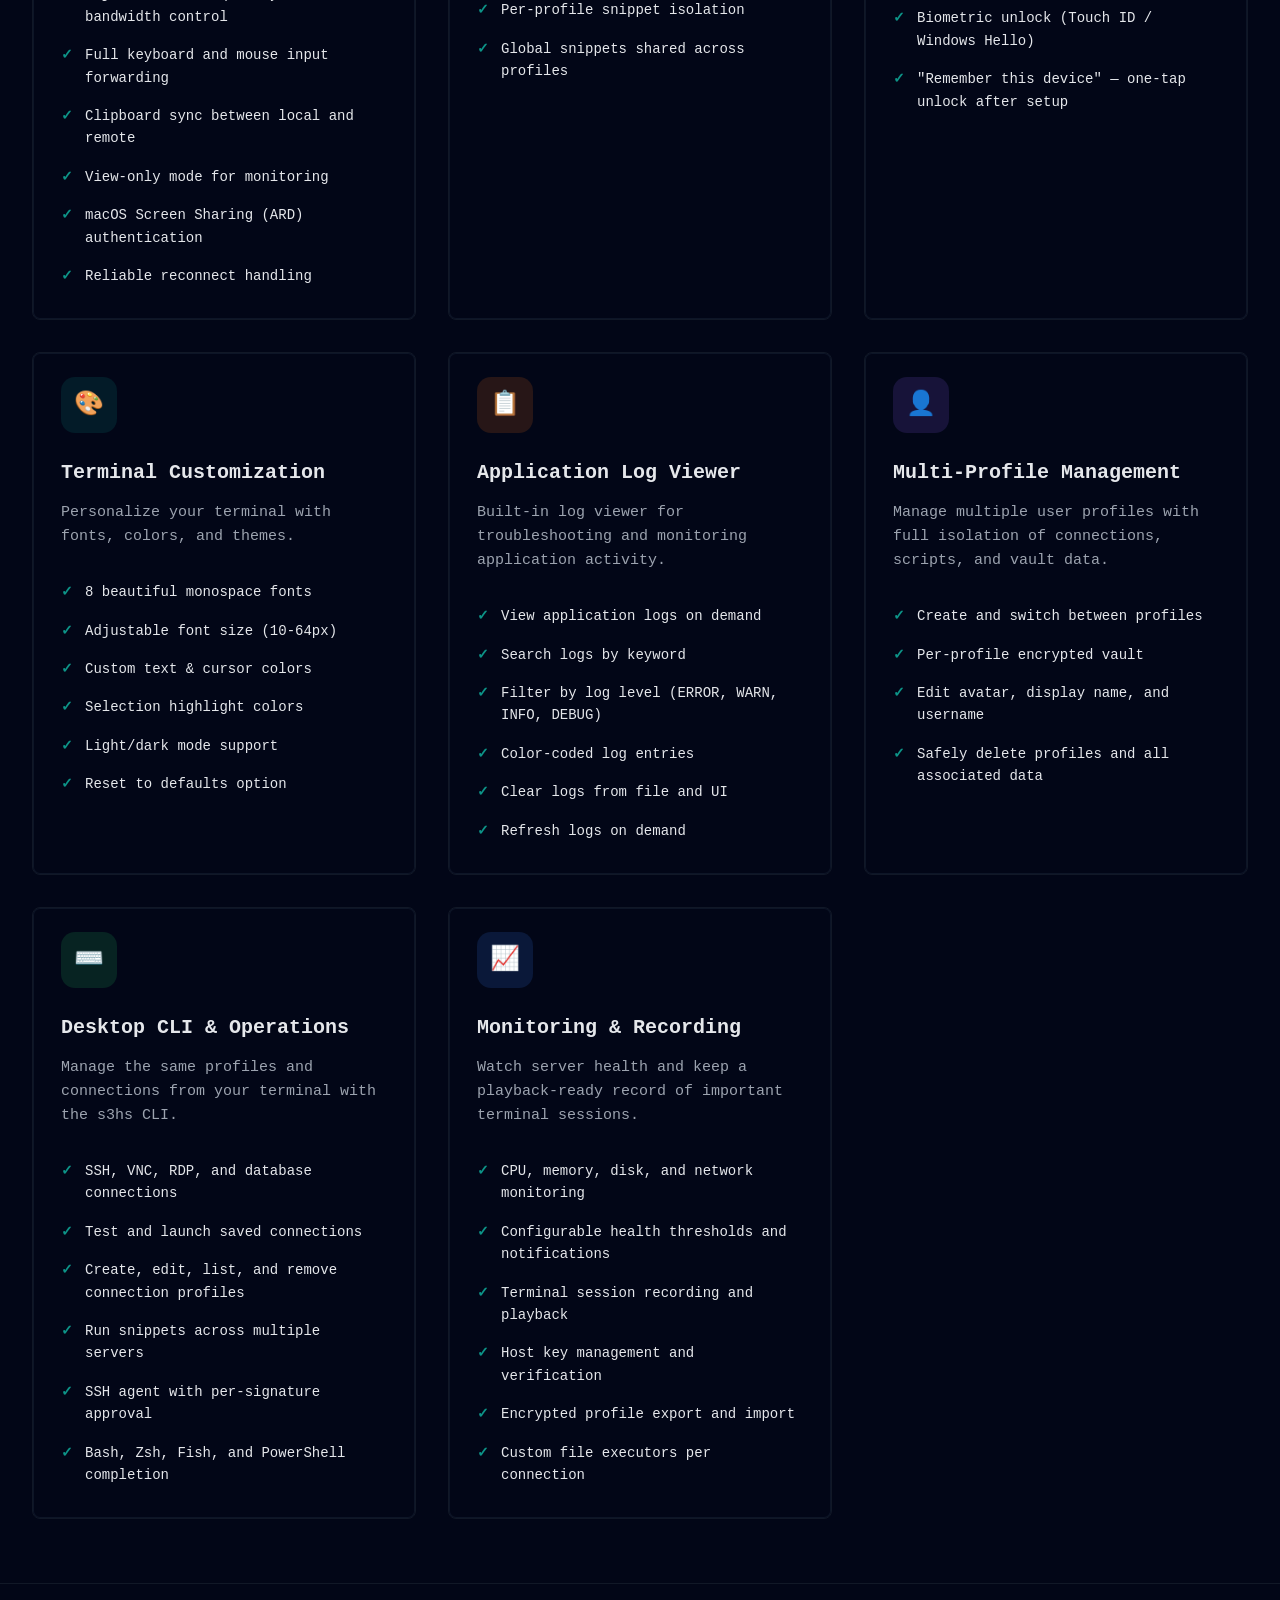
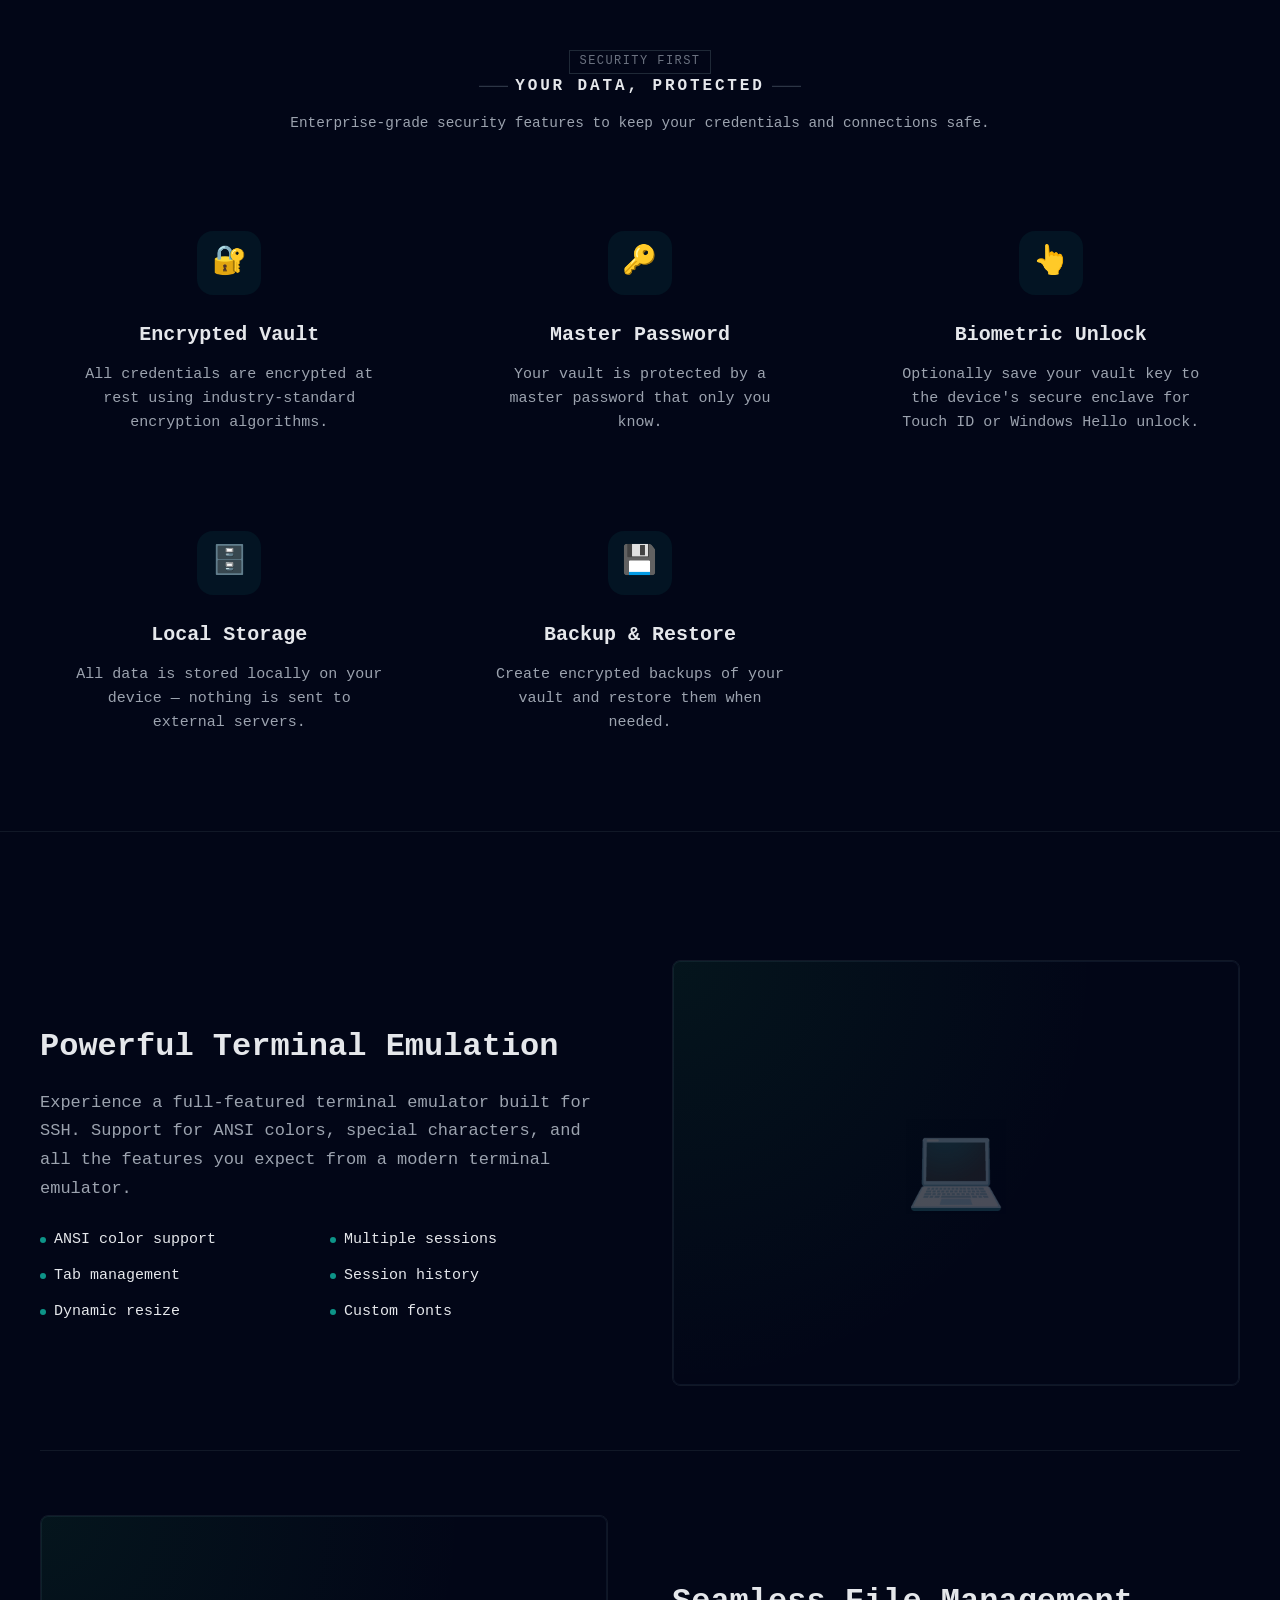
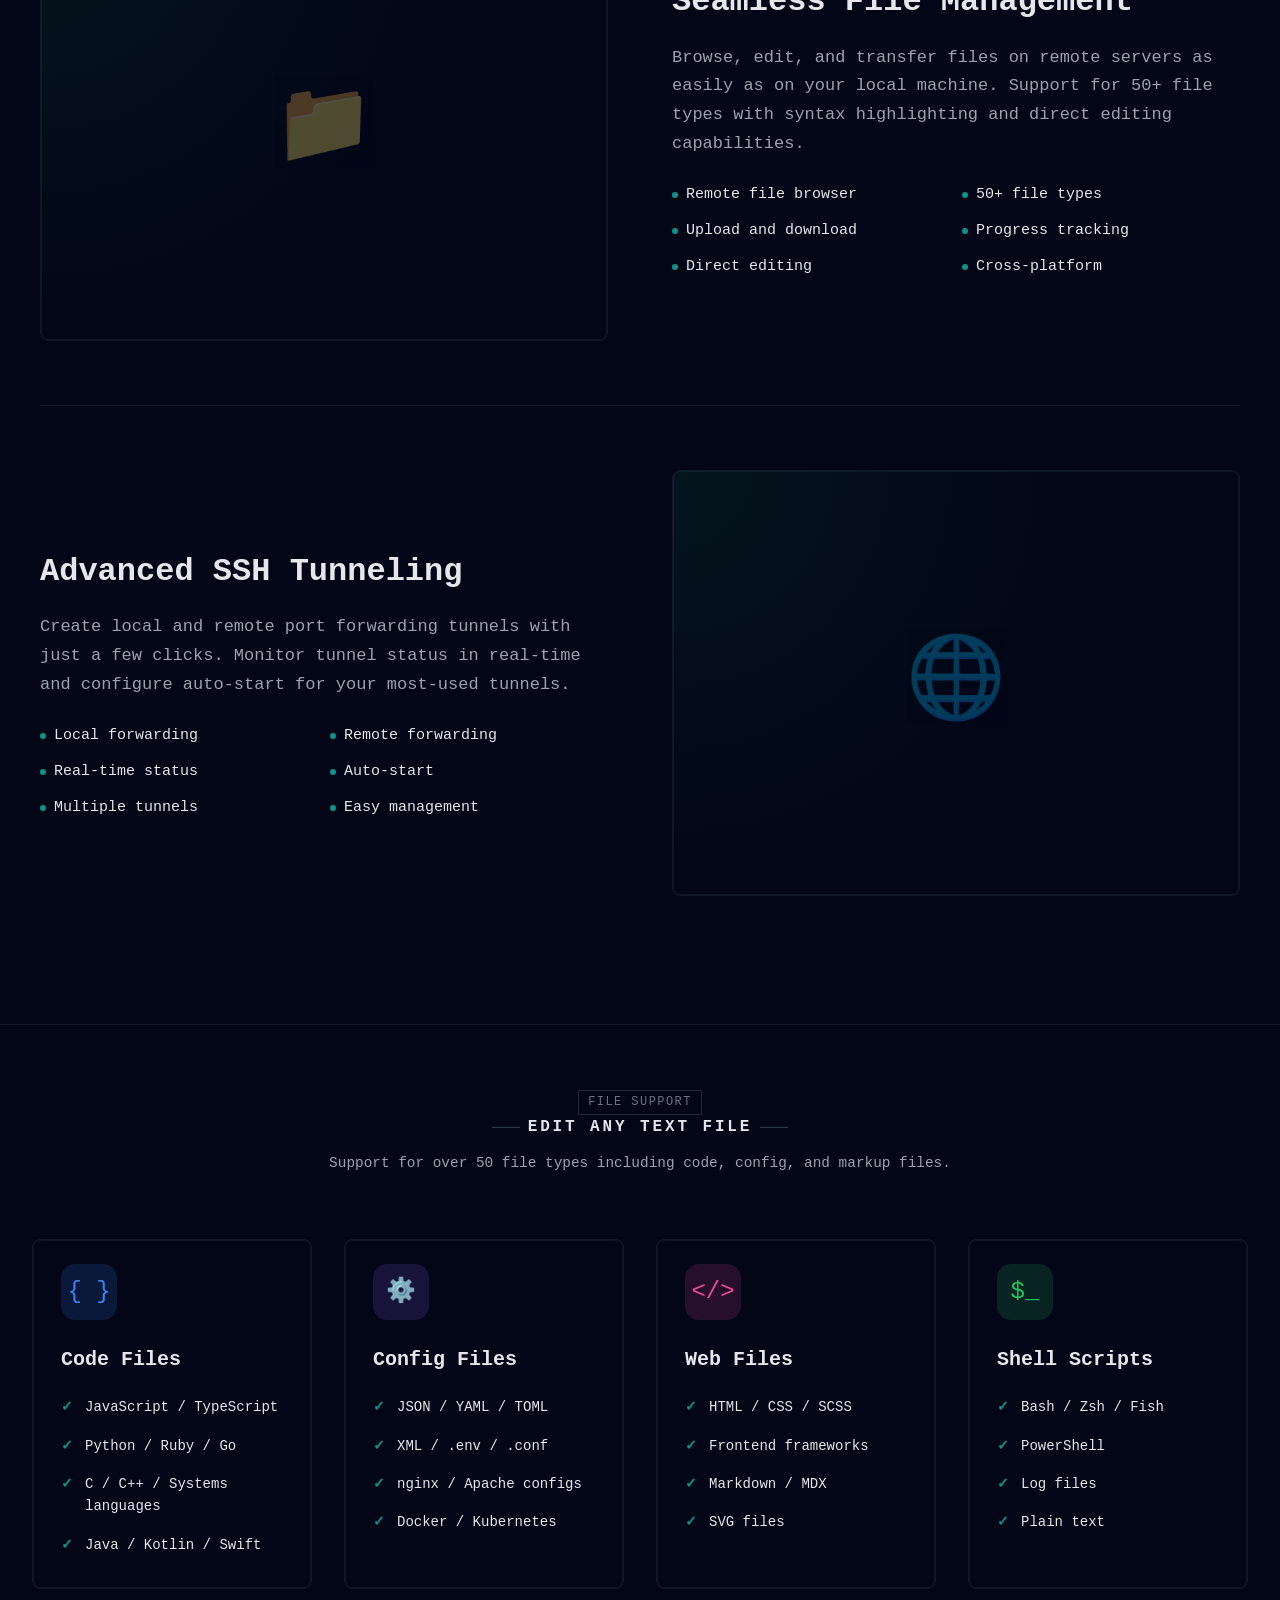
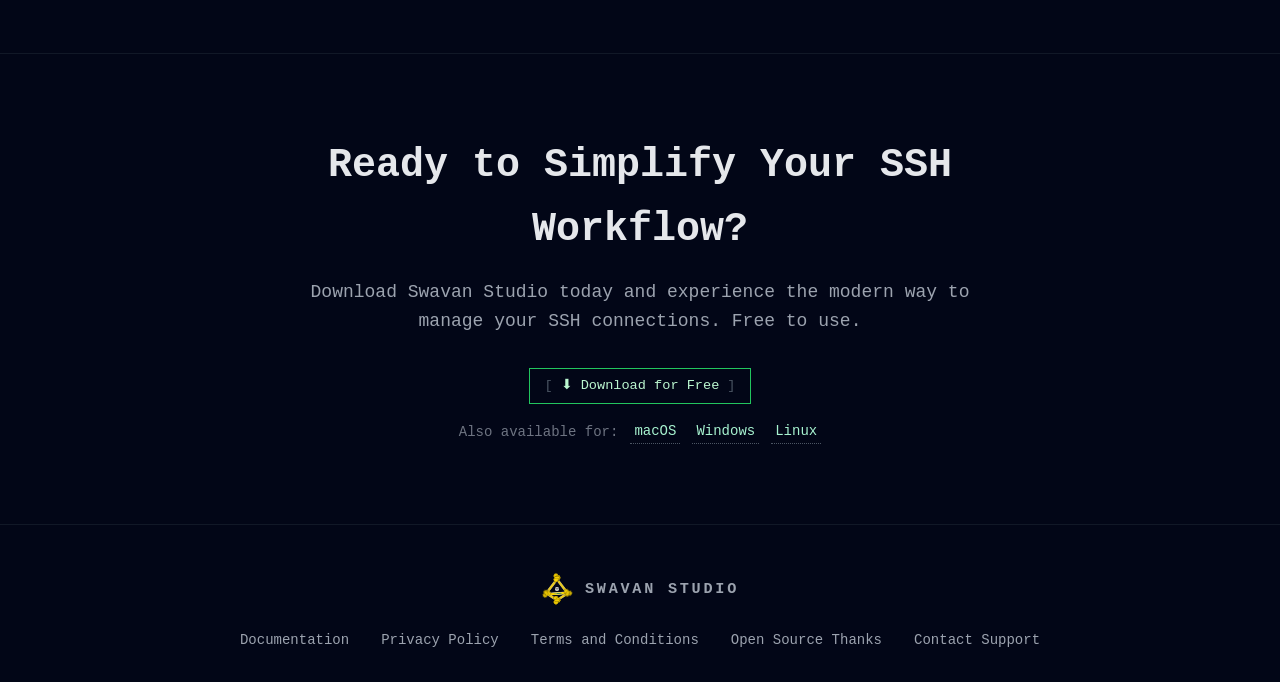
==== commit 38891971: "feat(brand): rename site to Swavan Studio" ====
--- a/index.html
+++ b/index.html
@@ -4,8 +4,8 @@
   <meta charset="UTF-8">
   <meta name="viewport" content="width=device-width, initial-scale=1.0">
   <meta name="color-scheme" content="dark light">
-  <title>Swavan SSH Studio - Free SSH Client & GUI Terminal for macOS, Windows & Linux</title>
-  <meta name="description" content="Swavan SSH Studio is a free, modern SSH client with GUI terminal, VNC and RDP remote desktop, secure vault, SSH tunneling, SFTP file browser, command snippets, and a desktop CLI. Available for macOS, Windows, and Linux.">
+  <title>Swavan Studio - Free Remote Access Client for macOS, Windows & Linux</title>
+  <meta name="description" content="Swavan Studio is a free, modern remote access client with SSH, VNC and RDP, a secure vault, tunneling, SFTP file browser, command snippets, and a desktop CLI. Available for macOS, Windows, and Linux.">
   <meta name="keywords" content="SSH client, SSH GUI, SSH terminal, SSH studio, SSH connection manager, SSH tunnel, SFTP client, remote terminal, secure shell, SSH key manager, port forwarding, free SSH client, macOS SSH, Windows SSH, Linux SSH, SSH app, GUI SSH client, SSH desktop app, SSH CLI, SSH agent authentication, biometric unlock, SSH key management, directory transfer, VNC client, RDP client, remote desktop, command snippets, split terminal, broadcast commands, connection tags">
   <meta name="author" content="Swavan">
   <meta name="robots" content="index, follow">
@@ -14,14 +14,14 @@
   <!-- Open Graph / Facebook -->
   <meta property="og:type" content="website">
   <meta property="og:url" content="https://swavan.github.io/studio/">
-  <meta property="og:title" content="Swavan SSH Studio - Free SSH Client & GUI Terminal">
+  <meta property="og:title" content="Swavan Studio - Free SSH, VNC & RDP Client">
   <meta property="og:description" content="Modern SSH client with GUI terminal, remote desktop, secure vault, SSH tunneling, SFTP file browser, command snippets, and a desktop CLI. Free for macOS, Windows, and Linux.">
   <meta property="og:image" content="https://swavan.github.io/studio/public/icon.svg">
-  <meta property="og:site_name" content="Swavan SSH Studio">
+  <meta property="og:site_name" content="Swavan Studio">
 
   <!-- Twitter -->
   <meta name="twitter:card" content="summary">
-  <meta name="twitter:title" content="Swavan SSH Studio - Free SSH Client & GUI Terminal">
+  <meta name="twitter:title" content="Swavan Studio - Free SSH, VNC & RDP Client">
   <meta name="twitter:description" content="Modern SSH client with GUI terminal, remote desktop, secure vault, SSH tunneling, SFTP file browser, command snippets, and a desktop CLI. Free for macOS, Windows, and Linux.">
   <meta name="twitter:image" content="https://swavan.github.io/studio/public/icon.svg">
 
@@ -30,7 +30,7 @@
   {
     "@context": "https://schema.org",
     "@type": "SoftwareApplication",
-    "name": "Swavan SSH Studio",
+    "name": "Swavan Studio",
     "applicationCategory": "DeveloperApplication",
     "operatingSystem": "macOS, Windows, Linux",
     "description": "Free, modern SSH client with GUI terminal emulator, remote desktop, encrypted vault, SSH tunneling, SFTP file browser, command snippets, remote file editor, and a desktop CLI.",
@@ -1245,7 +1245,7 @@
   <section class="hero">
     <div class="hero-content animate-in">
       <div class="cta-content hero-installer" id="install">
-        <h1 style="font-size: clamp(2rem, 5vw, 3.5rem); line-height: 1.1; margin-bottom: 0.75rem;">Swavan SSH Studio</h1>
+        <h1 style="font-size: clamp(2rem, 5vw, 3.5rem); line-height: 1.1; margin-bottom: 0.75rem;">Swavan Studio</h1>
         <p>Manage SSH, remote desktops, databases, tunnels, scripts, and server operations from one secure desktop app.</p>
         <div class="quick-install">
           <h3>Install the desktop app and CLI</h3>
@@ -1262,7 +1262,7 @@
       <div class="terminal-shell">
         <div class="terminal-header">
           <div class="terminal-app-icon">
-            <img src="public/icon.svg" alt="Swavan SSH Studio icon">
+            <img src="public/icon.svg" alt="Swavan Studio icon">
           </div>
           <span class="terminal-title">swavan@studio — ssh</span>
         </div>
@@ -1271,7 +1271,7 @@
             <span class="terminal-prompt">swavan@studio</span>
             <span class="terminal-path">~</span>
             <span class="terminal-symbol">$</span>
-            <span id="terminal-typing" class="terminal-text" data-text="Test SwaVan SSH Studio">Test SwaVan SSH Studio</span>
+            <span id="terminal-typing" class="terminal-text" data-text="Test Swavan Studio">Test Swavan Studio</span>
             <span id="terminal-cursor" class="terminal-cursor"></span>
           </div>
             <pre id="terminal-logo" class="terminal-logo">
@@ -1281,7 +1281,7 @@
            \              /
             o────────────o
 
-          SWAVAN · SSH Studio
+          SWAVAN · STUDIO
             </pre>
             <div class="terminal-playground" aria-label="Interactive command playground">
               <div id="terminal-output" class="terminal-output" aria-live="polite"></div>
@@ -1744,7 +1744,7 @@
     <div class="cta-content">
       <h2>Ready to Simplify Your SSH Workflow?</h2>
       <p>
-        Download Swavan SSH Studio today and experience the modern way to manage 
+        Download Swavan Studio today and experience the modern way to manage
         your SSH connections. Free to use.
       </p>
       <div class="hero-buttons">
@@ -1766,8 +1766,8 @@
   <footer class="footer">
     <div class="footer-content">
       <div class="footer-logo">
-        <img src="public/icon.svg" alt="Swavan SSH Studio Logo" style="width: 32px; height: 32px;">
-        <span class="logo-text">Swavan SSH Studio</span>
+        <img src="public/icon.svg" alt="Swavan Studio Logo" style="width: 32px; height: 32px;">
+        <span class="logo-text">Swavan Studio</span>
       </div>
       <div class="footer-links">
         <a href="docs.html" target="_blank" rel="noopener noreferrer">Documentation</a>
@@ -1776,7 +1776,7 @@
         <a href="thanks.html" target="_blank" rel="noopener noreferrer">Open Source Thanks</a>
         <a href="mailto:sshstudiosupport@swavan.io">Contact Support</a>
       </div>
-      <p style="margin-top: 2rem; opacity: 0.6;">© 2026 Swavan SSH Studio. All rights reserved.</p>
+      <p style="margin-top: 2rem; opacity: 0.6;">© 2026 Swavan Studio. All rights reserved.</p>
     </div>
   </footer>
 
@@ -1991,7 +1991,7 @@
       },
       logs: {
         title: 'Application Logs',
-        description: 'Inspect application logs directly inside Swavan SSH Studio.',
+        description: 'Inspect application logs directly inside Swavan Studio.',
         bullets: [
           'View, search and filter logs by level',
           'Color-coded entries and manual refresh',
@@ -2031,11 +2031,11 @@
           '     ssh - connect to a remote host and run a shell or command',
           '',
           'SYNOPSIS',
-          '     SSH client used by Swavan SSH Studio to establish secure sessions.',
+          '     SSH client used by Swavan Studio to establish secure sessions.',
           '',
           'DESCRIPTION',
           '     SSH (Secure Shell) provides encrypted terminal access to a remote',
-          '     system. Swavan SSH Studio wraps the OpenSSH client with a modern UI',
+          '     system. Swavan Studio wraps the OpenSSH client with a modern UI',
           '     for managing connections, keys, tunnels and files.',
           '',
           '     Typical uses:',
@@ -2044,7 +2044,7 @@
           '       - Port forwarding and secure file transfer',
           '',
           'NOTES',
-          '     Use connection profiles in Swavan SSH Studio to store host, user,',
+          '     Use connection profiles in Swavan Studio to store host, user,',
           '     port and authentication method instead of typing full commands.',
           ''
         ].join('\n')
@@ -2055,7 +2055,7 @@
           'SSH-VAULT(5)                 File Formats Manual                    SSH-VAULT(5)',
           '',
           'NAME',
-          '     ssh-vault - encrypted storage for secrets used by Swavan SSH Studio',
+          '     ssh-vault - encrypted storage for secrets used by Swavan Studio',
           '',
           'DESCRIPTION',
           '     The vault stores connection passwords, private keys and related',
@@ -2108,7 +2108,7 @@
           '         a single tunnel.',
           '',
           'NOTES',
-          '     Swavan SSH Studio lets you create, name and manage multiple tunnels',
+          '     Swavan Studio lets you create, name and manage multiple tunnels',
           '     per connection, with status, auto-start and per-tunnel configuration.',
           ''
         ].join('\n')
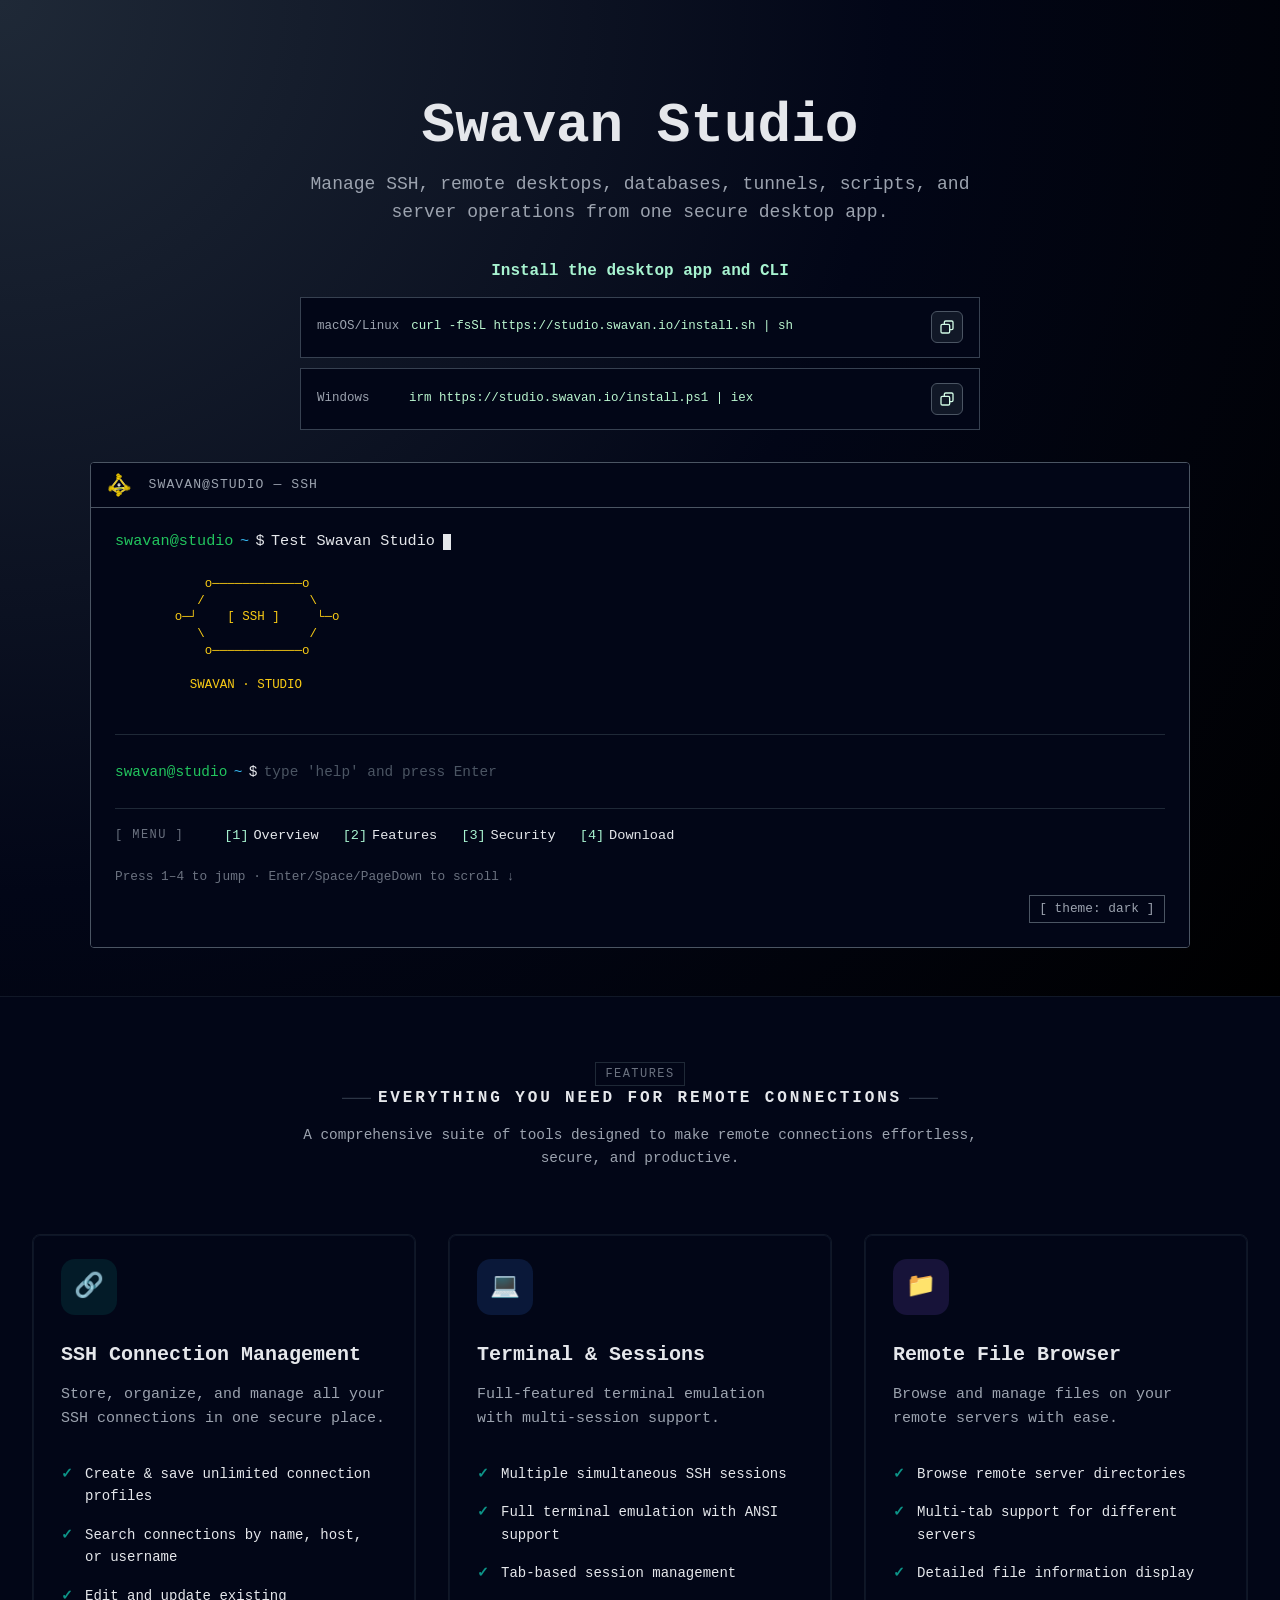
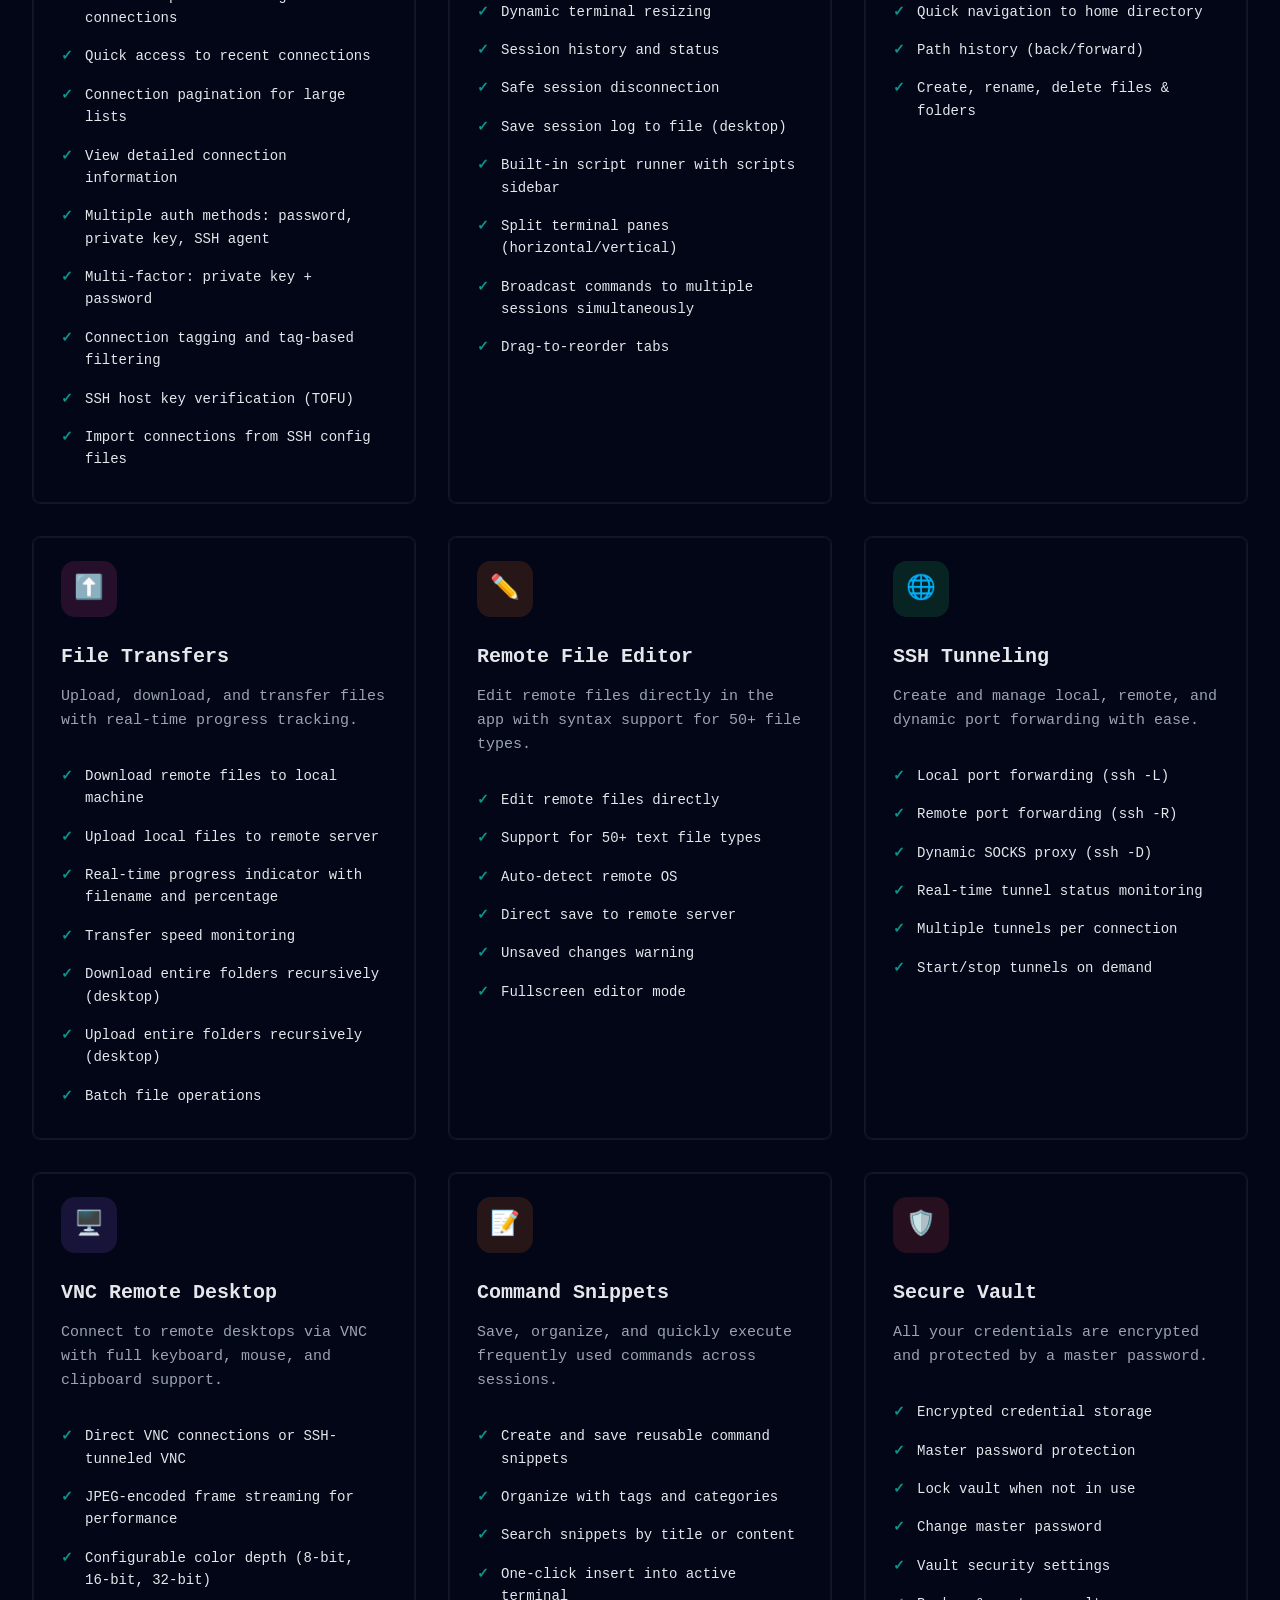
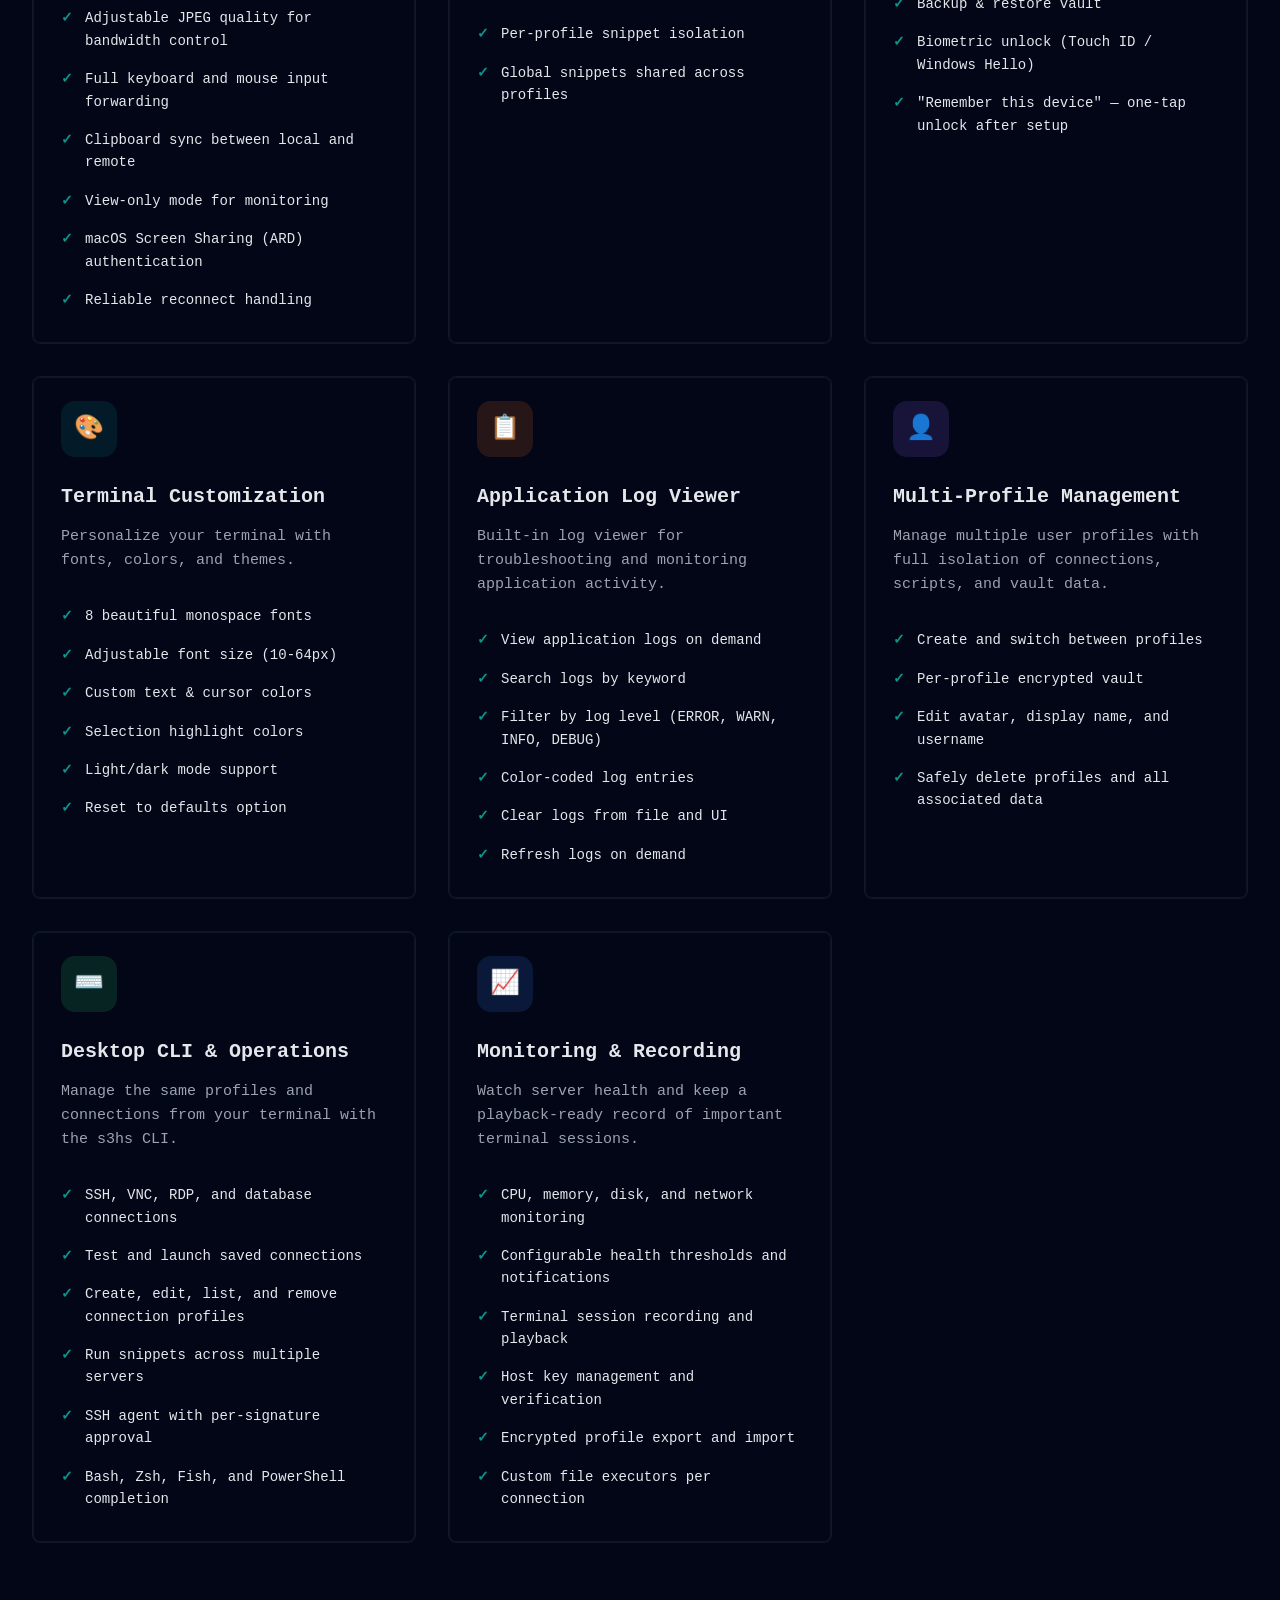
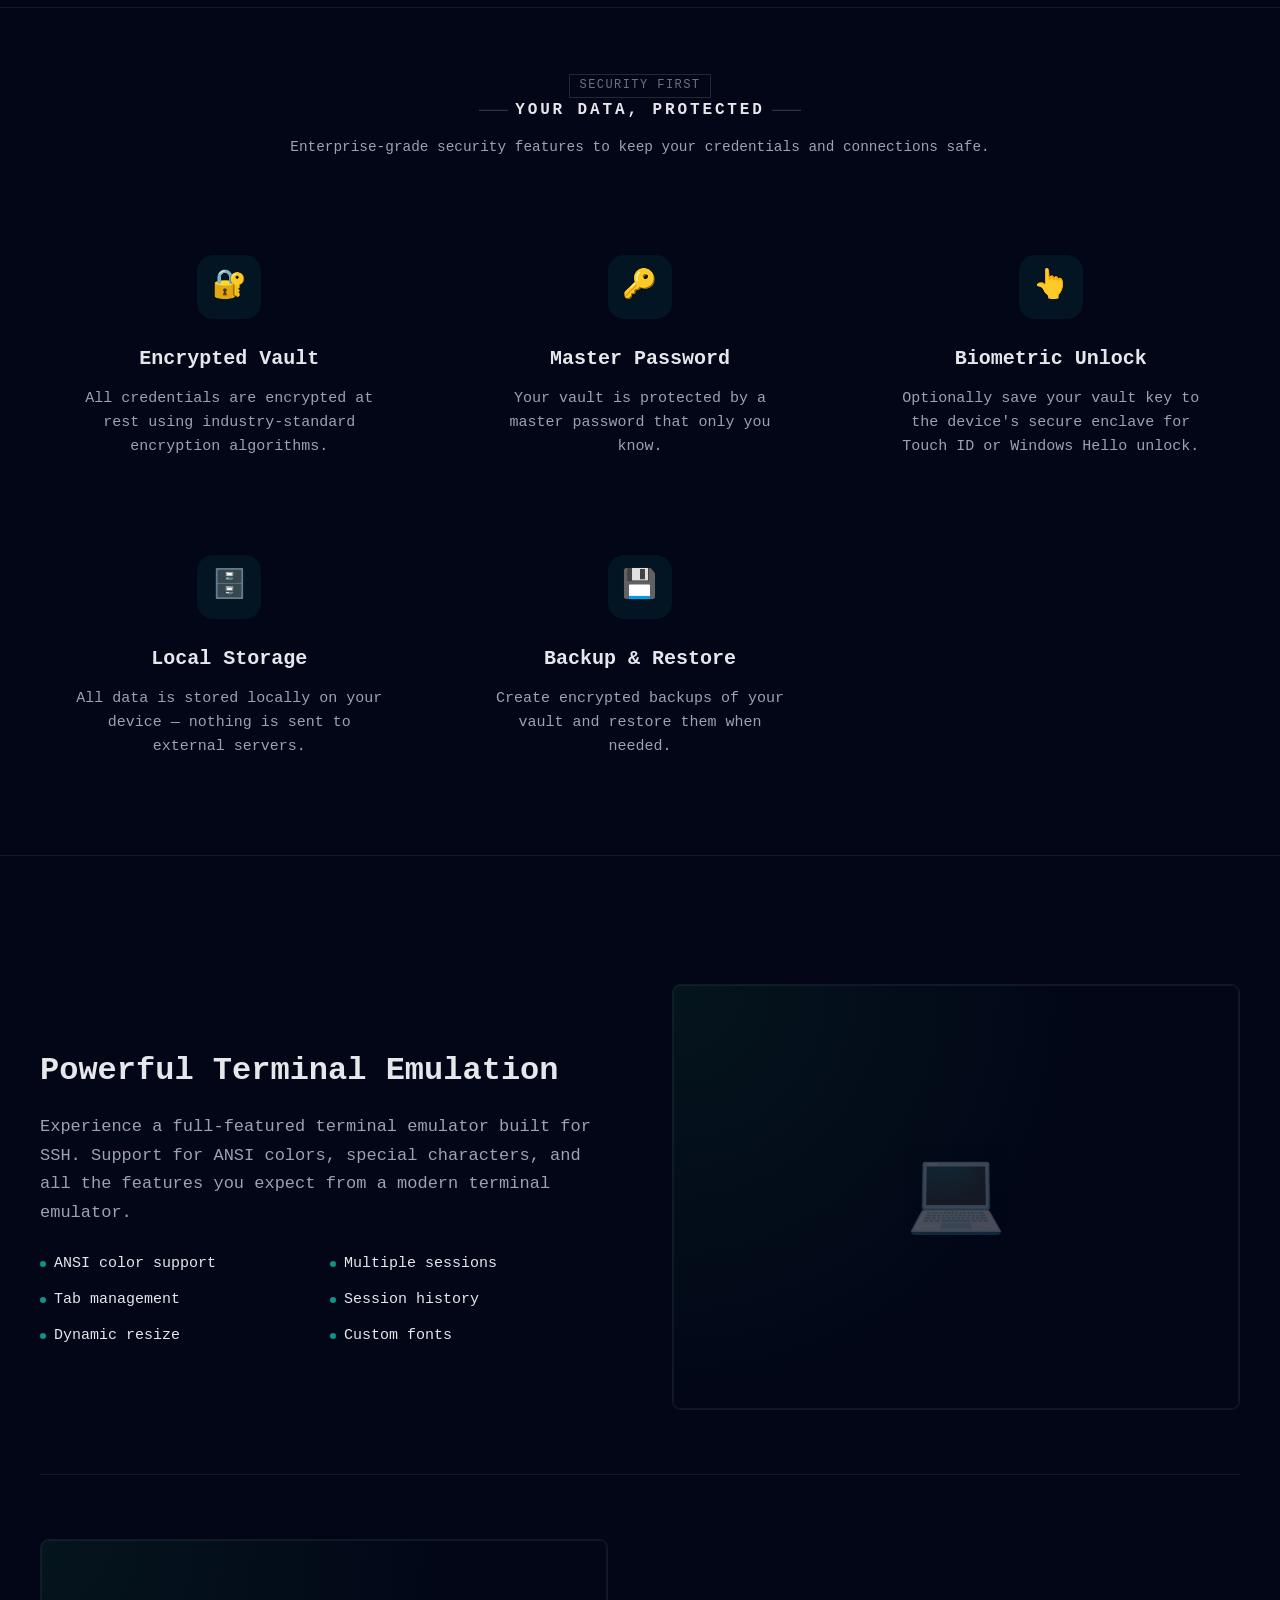
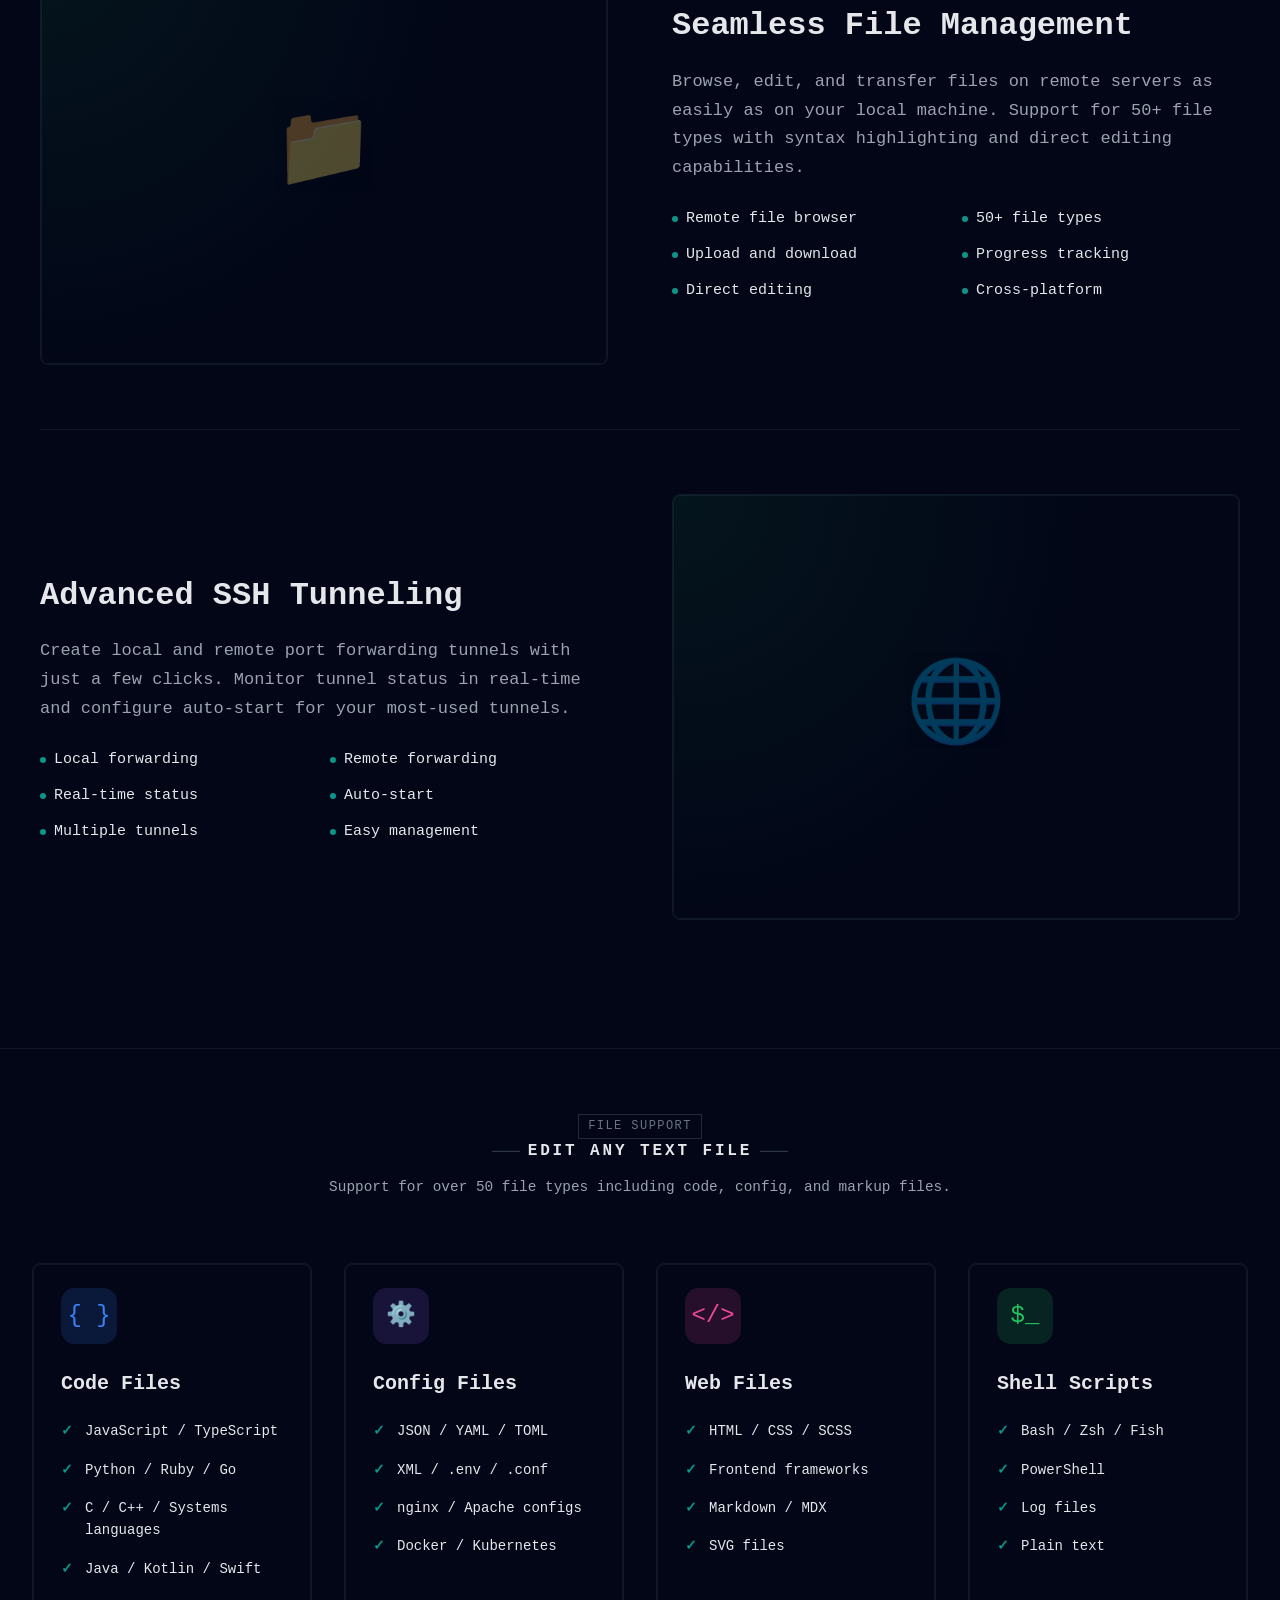
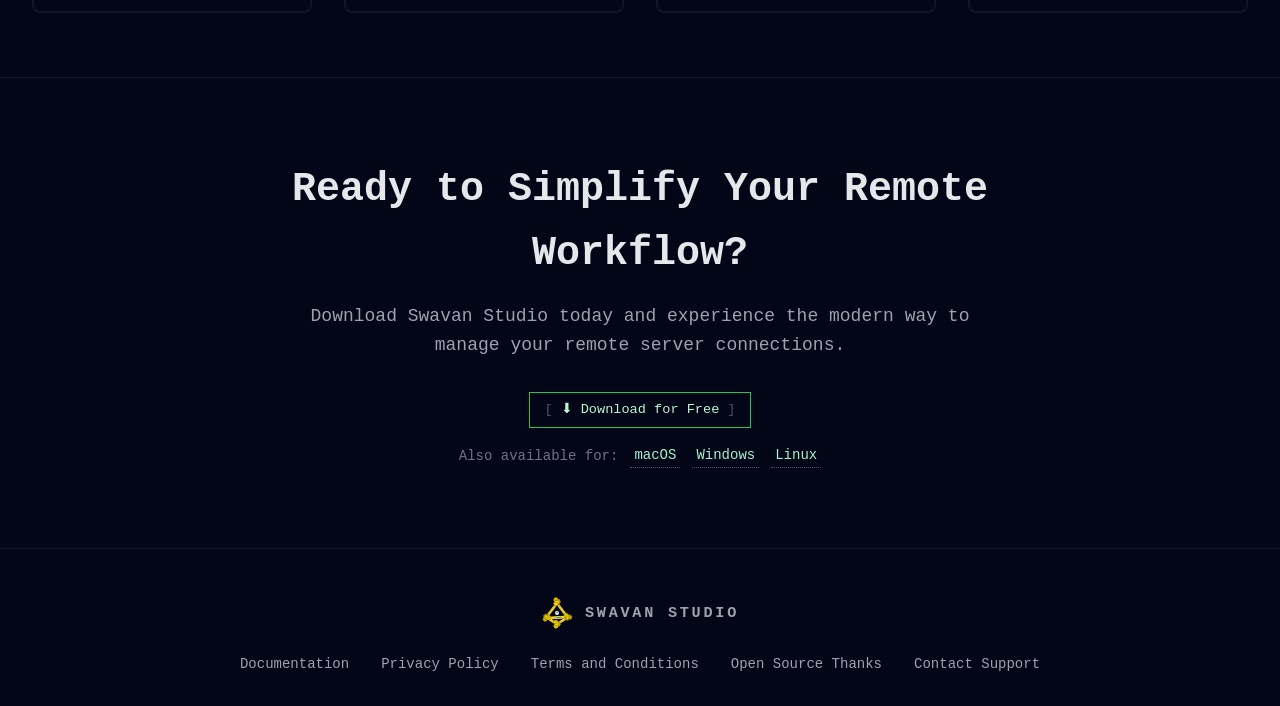
==== commit c6695d1b: "fix(site): update canonical URLs and support links" ====
--- a/index.html
+++ b/index.html
@@ -9,21 +9,21 @@
   <meta name="keywords" content="SSH client, SSH GUI, SSH terminal, SSH studio, SSH connection manager, SSH tunnel, SFTP client, remote terminal, secure shell, SSH key manager, port forwarding, free SSH client, macOS SSH, Windows SSH, Linux SSH, SSH app, GUI SSH client, SSH desktop app, SSH CLI, SSH agent authentication, biometric unlock, SSH key management, directory transfer, VNC client, RDP client, remote desktop, command snippets, split terminal, broadcast commands, connection tags">
   <meta name="author" content="Swavan">
   <meta name="robots" content="index, follow">
-  <link rel="canonical" href="https://swavan.github.io/studio/">
+  <link rel="canonical" href="https://studio.swavan.io/">
 
   <!-- Open Graph / Facebook -->
   <meta property="og:type" content="website">
-  <meta property="og:url" content="https://swavan.github.io/studio/">
+  <meta property="og:url" content="https://studio.swavan.io/">
   <meta property="og:title" content="Swavan Studio - Free SSH, VNC & RDP Client">
   <meta property="og:description" content="Modern SSH client with GUI terminal, remote desktop, secure vault, SSH tunneling, SFTP file browser, command snippets, and a desktop CLI. Free for macOS, Windows, and Linux.">
-  <meta property="og:image" content="https://swavan.github.io/studio/public/icon.svg">
+  <meta property="og:image" content="https://studio.swavan.io/public/icon.svg">
   <meta property="og:site_name" content="Swavan Studio">
 
   <!-- Twitter -->
   <meta name="twitter:card" content="summary">
   <meta name="twitter:title" content="Swavan Studio - Free SSH, VNC & RDP Client">
   <meta name="twitter:description" content="Modern SSH client with GUI terminal, remote desktop, secure vault, SSH tunneling, SFTP file browser, command snippets, and a desktop CLI. Free for macOS, Windows, and Linux.">
-  <meta name="twitter:image" content="https://swavan.github.io/studio/public/icon.svg">
+  <meta name="twitter:image" content="https://studio.swavan.io/public/icon.svg">
 
   <!-- Structured Data -->
   <script type="application/ld+json">
@@ -34,7 +34,7 @@
     "applicationCategory": "DeveloperApplication",
     "operatingSystem": "macOS, Windows, Linux",
     "description": "Free, modern SSH client with GUI terminal emulator, remote desktop, encrypted vault, SSH tunneling, SFTP file browser, command snippets, remote file editor, and a desktop CLI.",
-    "url": "https://swavan.github.io/studio/",
+    "url": "https://studio.swavan.io/",
     "downloadUrl": "https://github.com/swavan/studio/releases/latest",
     "softwareVersion": "0.1.9",
     "offers": {
@@ -65,7 +65,7 @@
       "Terminal session recording",
       "Desktop CLI (s3hs)"
     ],
-    "screenshot": "https://swavan.github.io/studio/img/docs/shellfrontpage.png"
+    "screenshot": "https://studio.swavan.io/img/docs/shellfrontpage.png"
   }
   </script>
 
@@ -884,6 +884,51 @@
       color: #9ca3af;
     }
 
+    .install-command code {
+      flex: 1;
+    }
+
+    .copy-install-btn {
+      display: inline-flex;
+      position: sticky;
+      right: 0;
+      flex: 0 0 auto;
+      align-items: center;
+      justify-content: center;
+      width: 2rem;
+      height: 2rem;
+      padding: 0;
+      border: 1px solid #4b5563;
+      border-radius: 0.375rem;
+      background: #111827;
+      color: #d1fae5;
+      cursor: pointer;
+      transition: border-color 0.15s ease, background 0.15s ease, color 0.15s ease;
+    }
+
+    .copy-install-btn:hover,
+    .copy-install-btn:focus-visible {
+      border-color: #34d399;
+      color: #6ee7b7;
+      outline: none;
+    }
+
+    .copy-install-btn.copied {
+      border-color: #10b981;
+      background: #064e3b;
+      color: #d1fae5;
+    }
+
+    .copy-install-btn svg {
+      width: 1rem;
+      height: 1rem;
+      fill: none;
+      stroke: currentColor;
+      stroke-linecap: round;
+      stroke-linejoin: round;
+      stroke-width: 2;
+    }
+
     /* Footer */
     .footer {
       padding: 3rem 2rem 4rem;
@@ -1251,11 +1296,17 @@
           <h3>Install the desktop app and CLI</h3>
           <div class="install-command" data-installer="unix">
             <span class="install-label">macOS/Linux</span>
-            <code>curl -fsSL https://swavan.github.io/studio/install.sh | sh</code>
+            <code>curl -fsSL https://studio.swavan.io/install.sh | sh</code>
+            <button type="button" class="copy-install-btn" aria-label="Copy macOS and Linux install command" title="Copy install command">
+              <svg aria-hidden="true" viewBox="0 0 24 24"><path d="M8 8V5a2 2 0 0 1 2-2h9a2 2 0 0 1 2 2v9a2 2 0 0 1-2 2h-3m-8-8H5a2 2 0 0 0-2 2v9a2 2 0 0 0 2 2h9a2 2 0 0 0 2-2v-3m-8-8h6a2 2 0 0 1 2 2v6"/></svg>
+            </button>
           </div>
           <div class="install-command" data-installer="windows">
             <span class="install-label">Windows</span>
-            <code>irm https://swavan.github.io/studio/install.ps1 | iex</code>
+            <code>irm https://studio.swavan.io/install.ps1 | iex</code>
+            <button type="button" class="copy-install-btn" aria-label="Copy Windows install command" title="Copy install command">
+              <svg aria-hidden="true" viewBox="0 0 24 24"><path d="M8 8V5a2 2 0 0 1 2-2h9a2 2 0 0 1 2 2v9a2 2 0 0 1-2 2h-3m-8-8H5a2 2 0 0 0-2 2v9a2 2 0 0 0 2 2h9a2 2 0 0 0 2-2v-3m-8-8h6a2 2 0 0 1 2 2v6"/></svg>
+            </button>
           </div>
         </div>
       </div>
@@ -1337,8 +1388,8 @@
   <section class="features-section" id="features">
     <div class="section-header">
       <span class="section-tag">Features</span>
-      <h2>Everything You Need for SSH</h2>
-      <p>A comprehensive suite of tools designed to make SSH connections effortless, secure, and productive.</p>
+      <h2>Everything You Need for Remote Connections</h2>
+      <p>A comprehensive suite of tools designed to make remote connections effortless, secure, and productive.</p>
     </div>
 
     <div class="features-grid">
@@ -1742,10 +1793,10 @@
   <!-- CTA Section -->
   <section class="cta-section">
     <div class="cta-content">
-      <h2>Ready to Simplify Your SSH Workflow?</h2>
+      <h2>Ready to Simplify Your Remote Workflow?</h2>
       <p>
         Download Swavan Studio today and experience the modern way to manage
-        your SSH connections. Free to use.
+        your remote server connections.
       </p>
       <div class="hero-buttons">
         <a href="#" id="cta-download-btn" class="btn btn-primary">
@@ -1774,7 +1825,7 @@
         <a href="privacy-policy.html" target="_blank" rel="noopener noreferrer">Privacy Policy</a>
         <a href="terms-and-conditions.html" target="_blank" rel="noopener noreferrer">Terms and Conditions</a>
         <a href="thanks.html" target="_blank" rel="noopener noreferrer">Open Source Thanks</a>
-        <a href="mailto:sshstudiosupport@swavan.io">Contact Support</a>
+        <a href="mailto:studio@swavan.io">Contact Support</a>
       </div>
       <p style="margin-top: 2rem; opacity: 0.6;">© 2026 Swavan Studio. All rights reserved.</p>
     </div>
@@ -2452,6 +2503,34 @@
       }
     }
 
+    async function copyInstallCommand(button) {
+      const command = button.closest('.install-command')?.querySelector('code')?.textContent?.trim();
+      if (!command) return;
+
+      try {
+        await navigator.clipboard.writeText(command);
+        button.classList.add('copied');
+        button.setAttribute('aria-label', 'Install command copied');
+        button.title = 'Copied';
+        window.setTimeout(() => {
+          button.classList.remove('copied');
+          const platform = button.closest('.install-command')?.dataset.installer === 'windows'
+            ? 'Windows'
+            : 'macOS and Linux';
+          button.setAttribute('aria-label', `Copy ${platform} install command`);
+          button.title = 'Copy install command';
+        }, 2000);
+      } catch (error) {
+        console.error('Failed to copy install command:', error);
+      }
+    }
+
+    function initInstallCommandCopyButtons() {
+      document.querySelectorAll('.copy-install-btn').forEach((button) => {
+        button.addEventListener('click', () => copyInstallCommand(button));
+      });
+    }
+
     // Run on page load
     document.addEventListener('DOMContentLoaded', async () => {
       await fetchLatestRelease();
@@ -2459,6 +2538,7 @@
       startTerminalTyping();
       initKeyboardNavigation();
       initThemeToggle();
+      initInstallCommandCopyButtons();
 
       // Focus the command input when clicking anywhere in the terminal body
       const terminalBody = document.querySelector('.terminal-body');
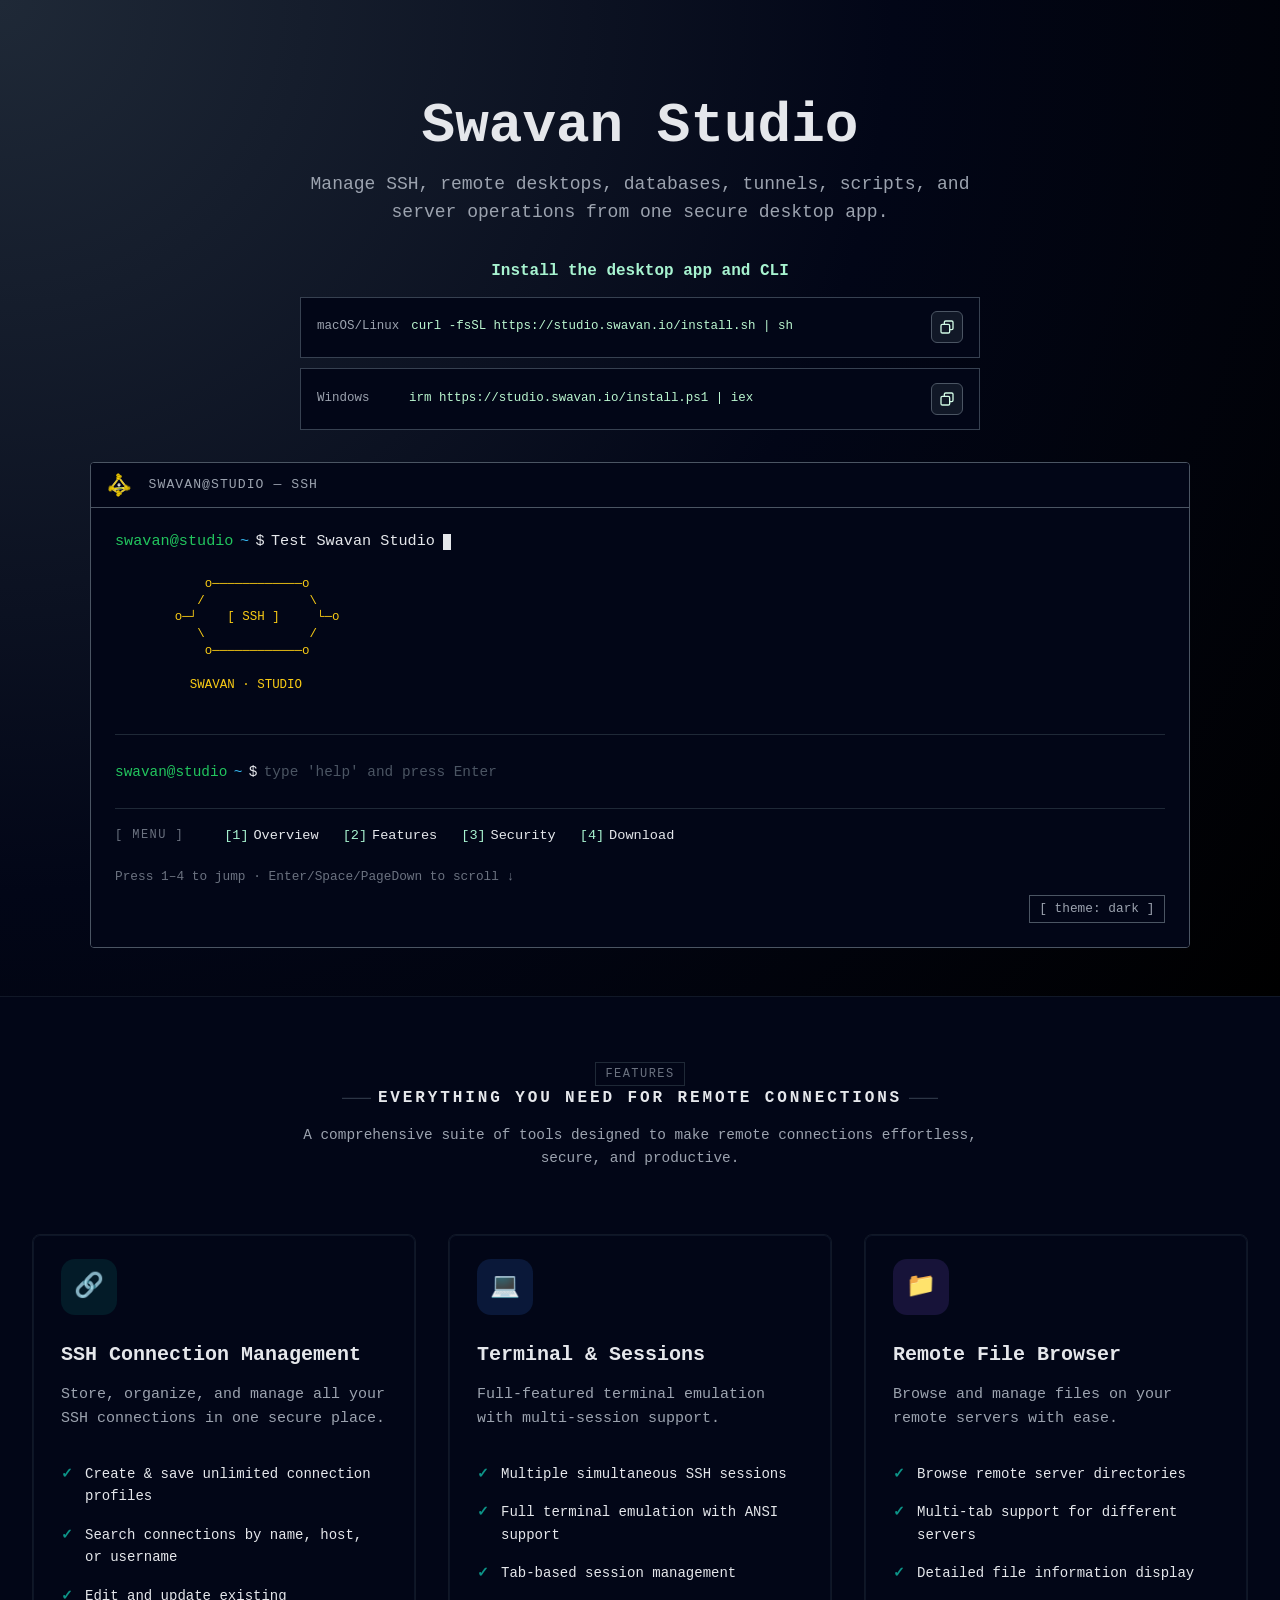
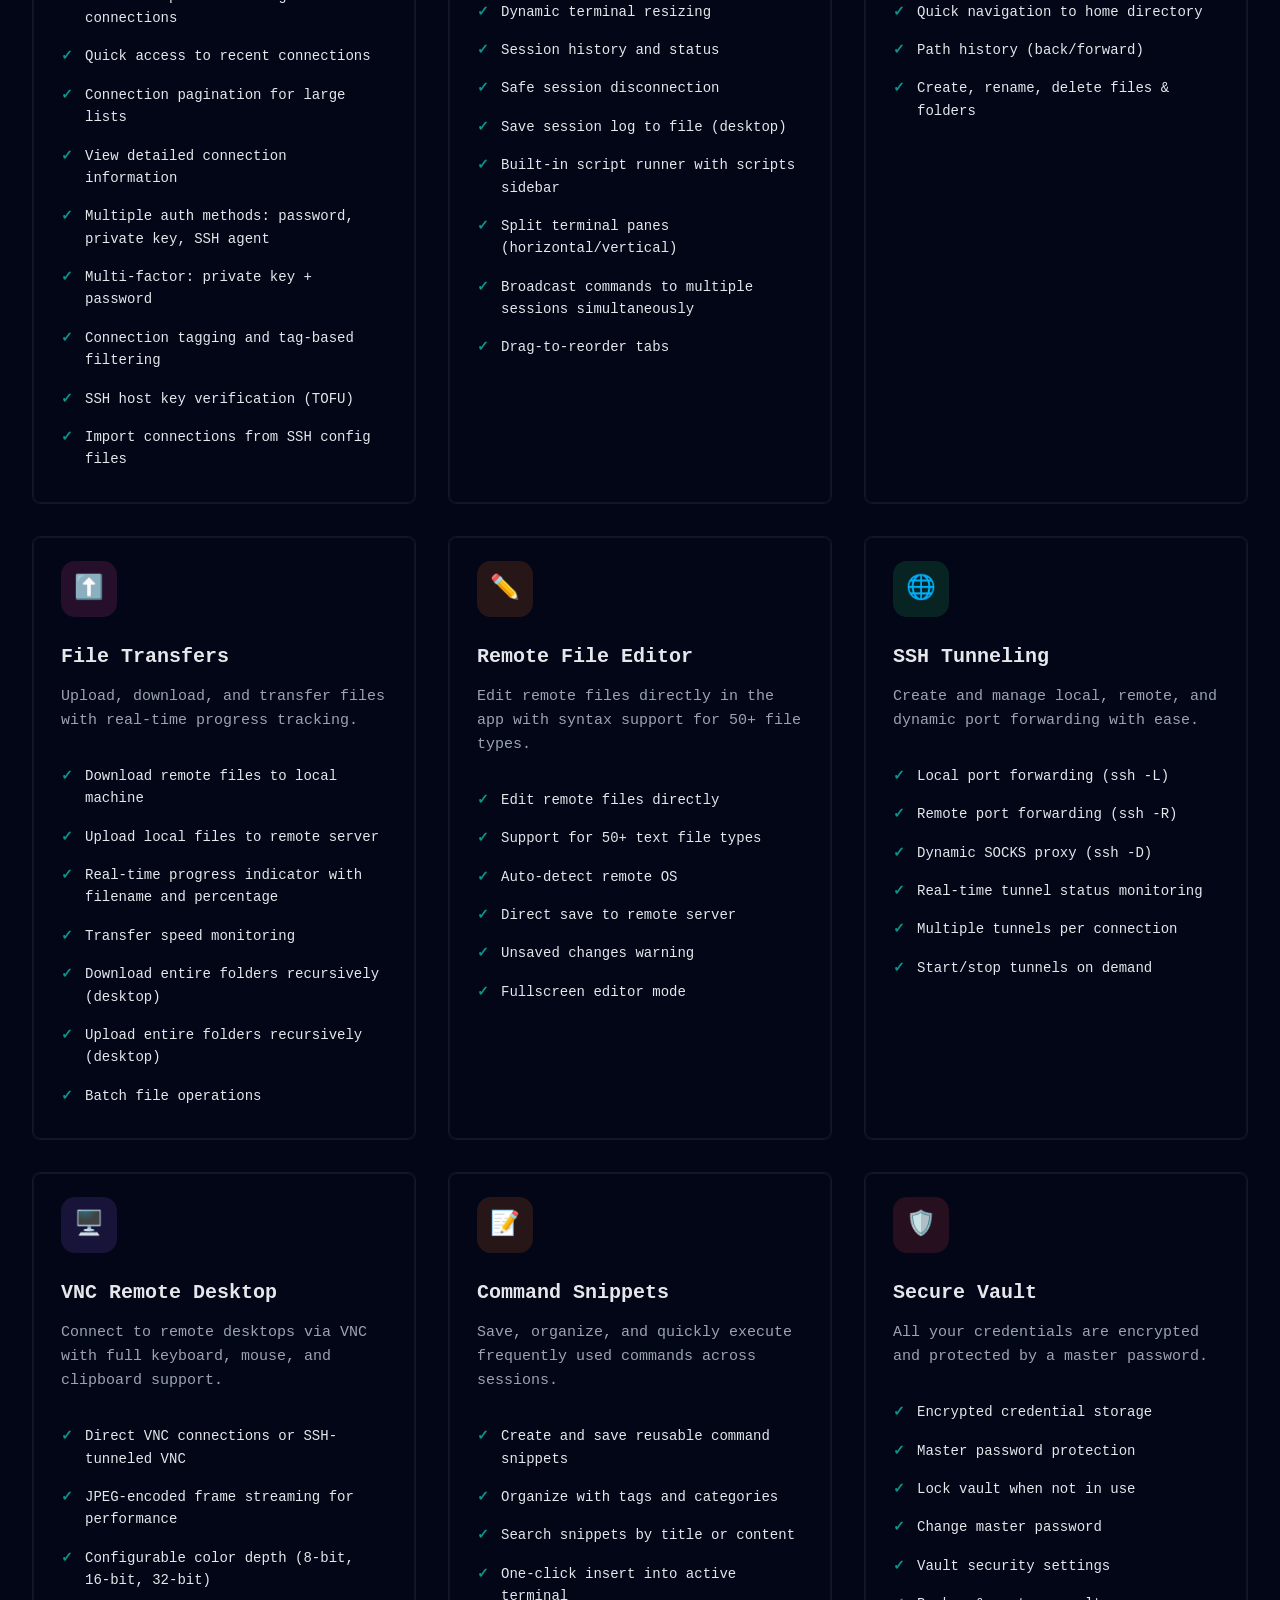
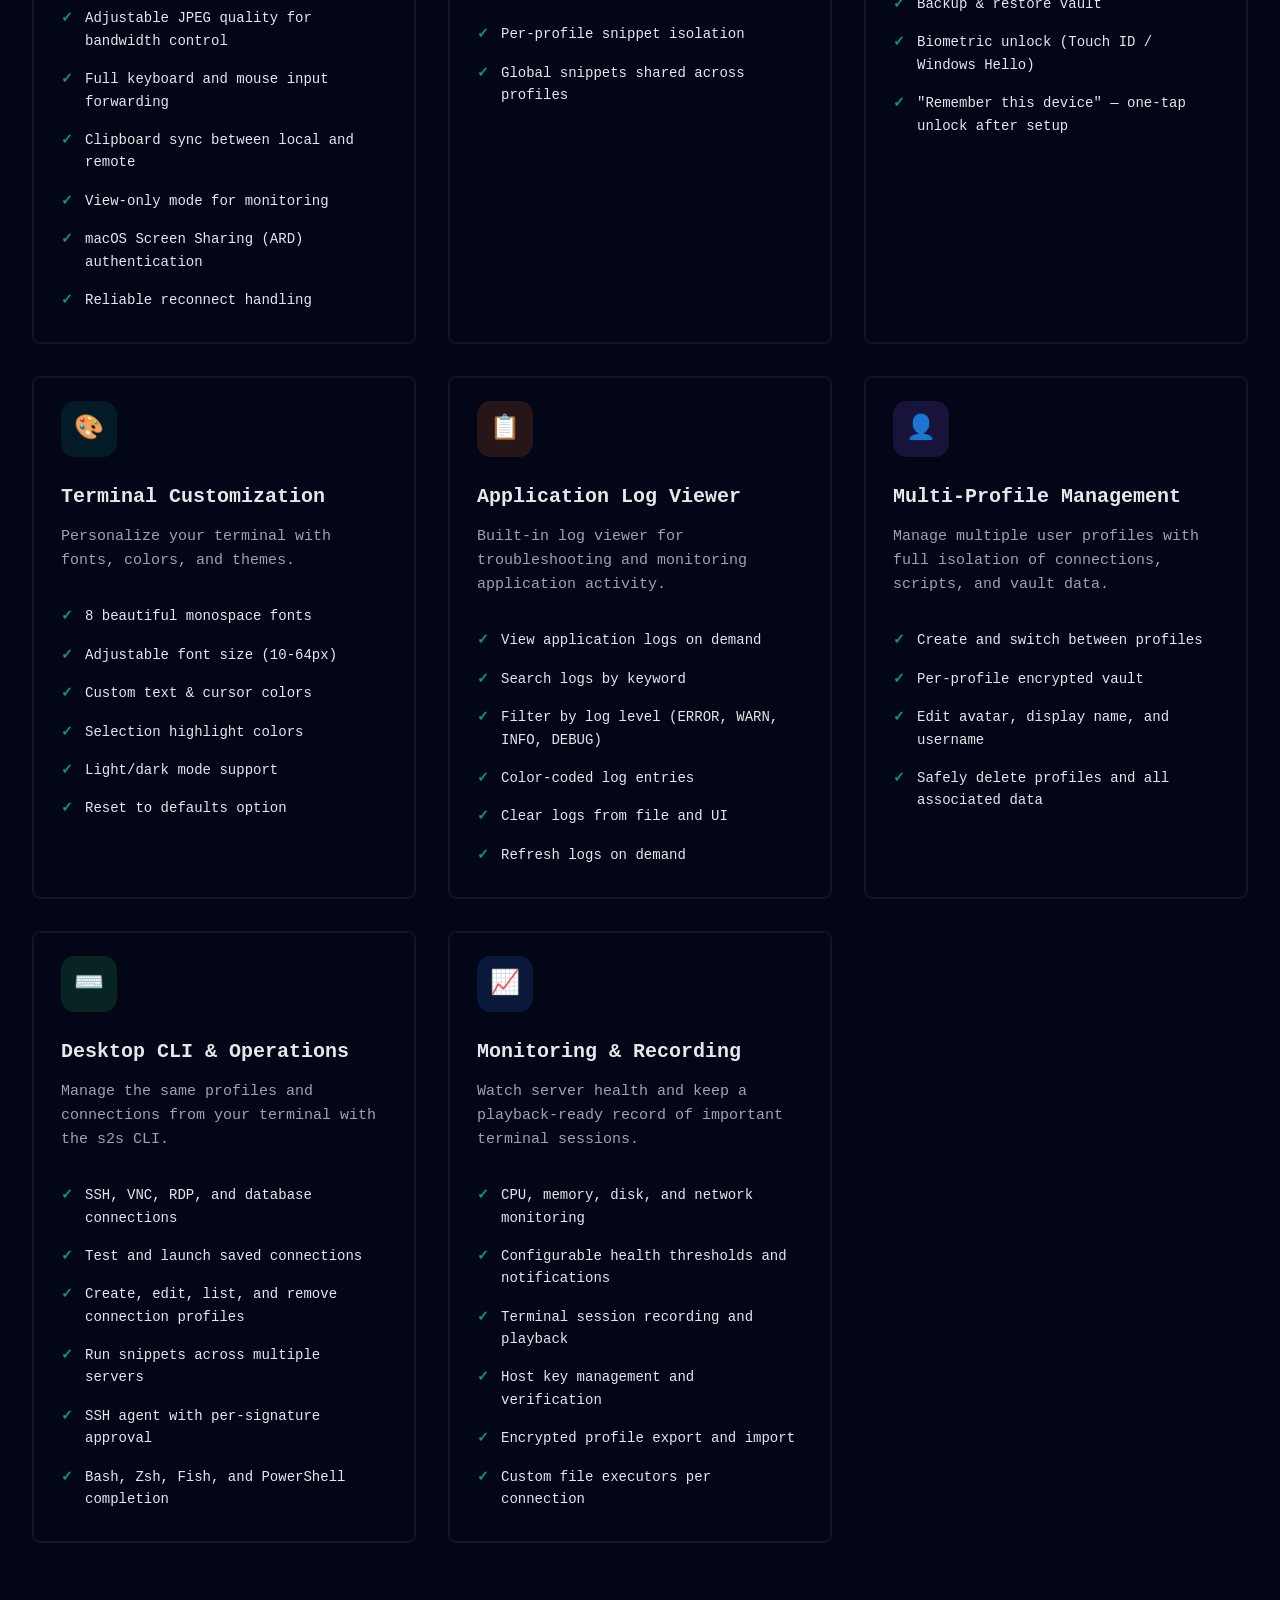
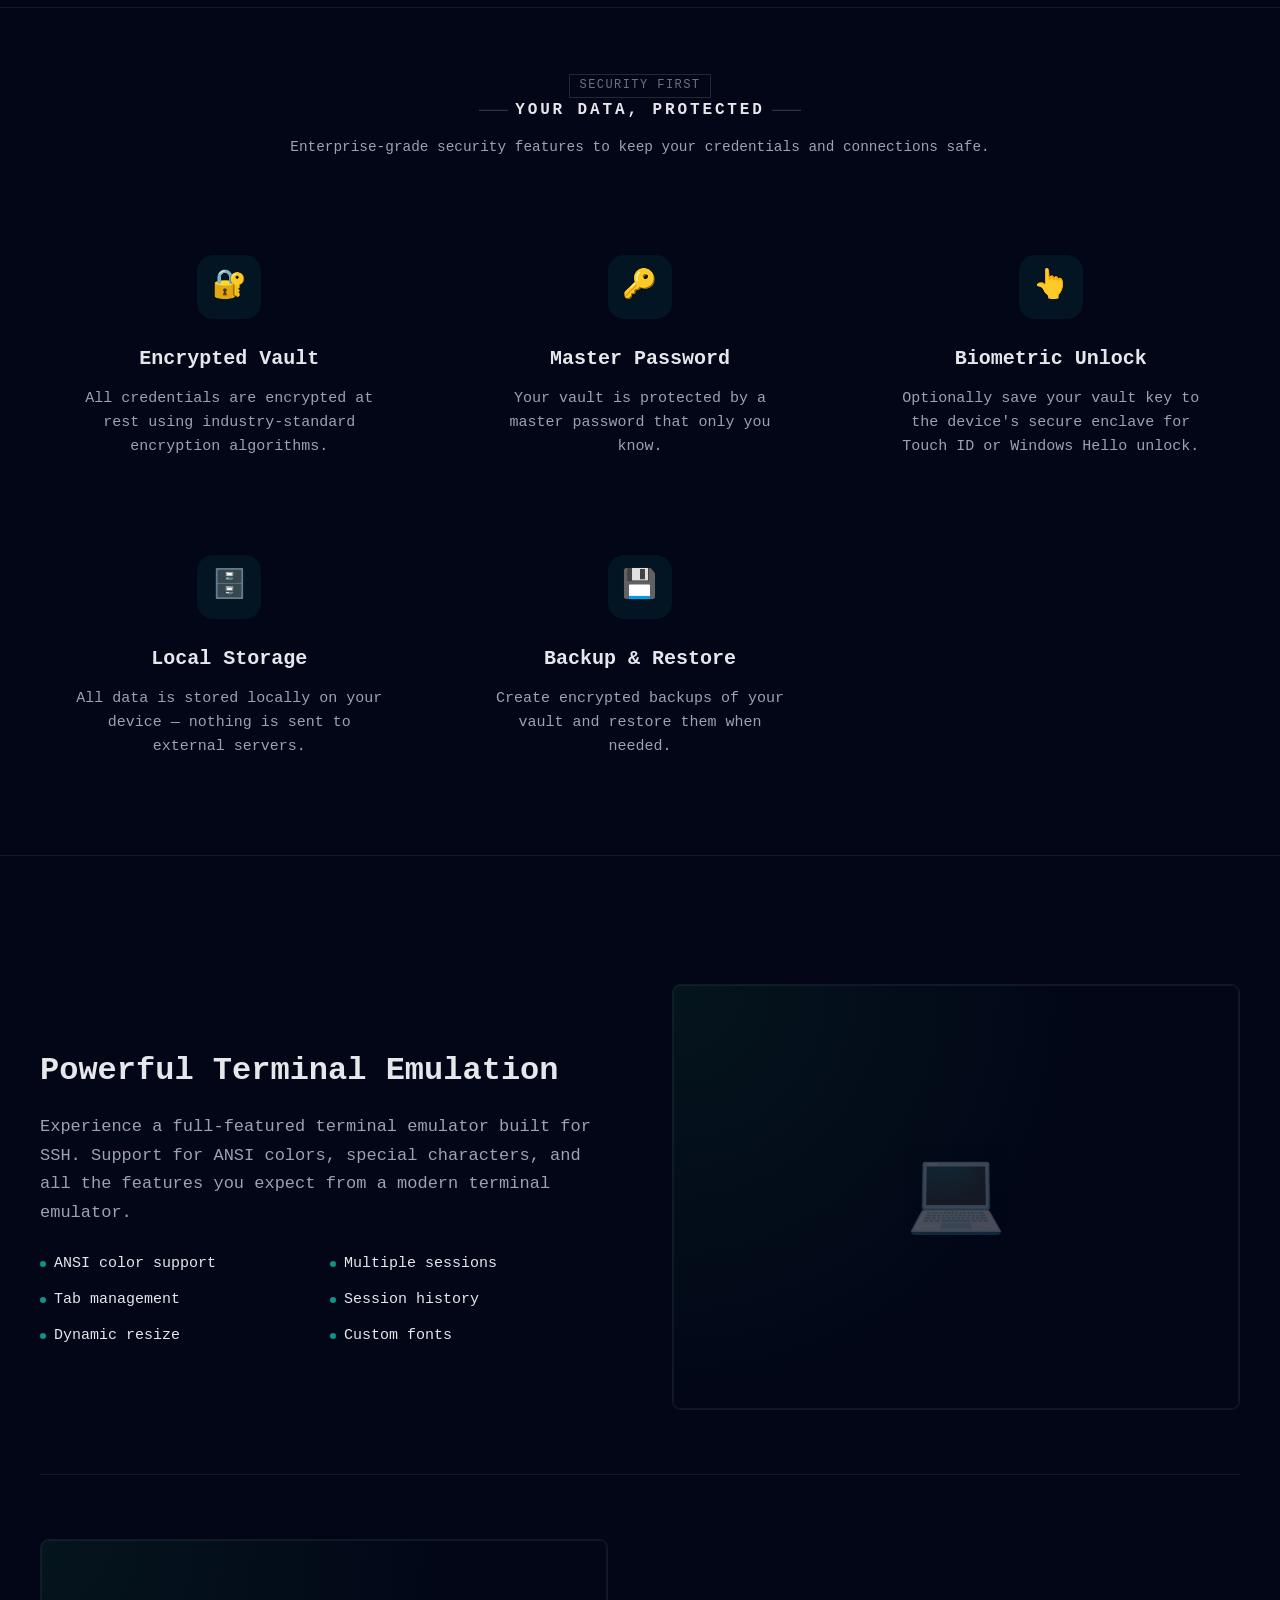
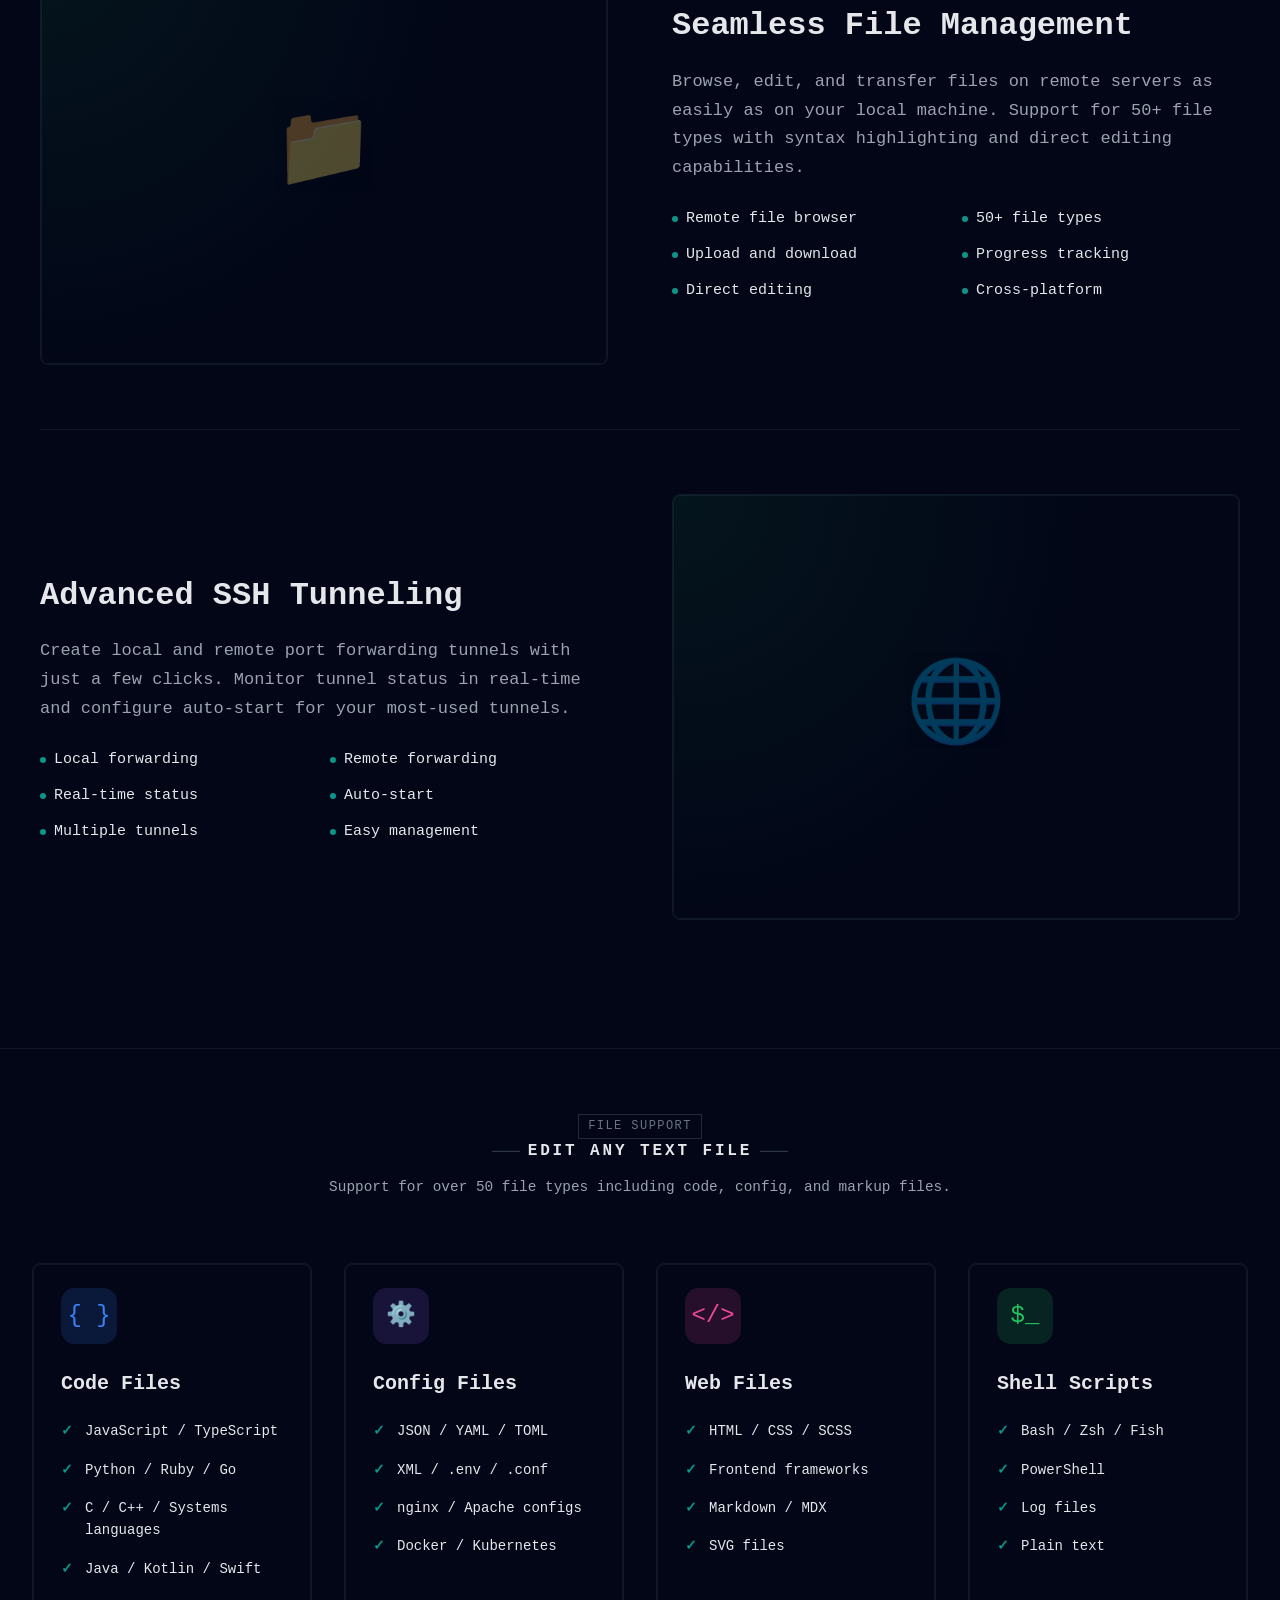
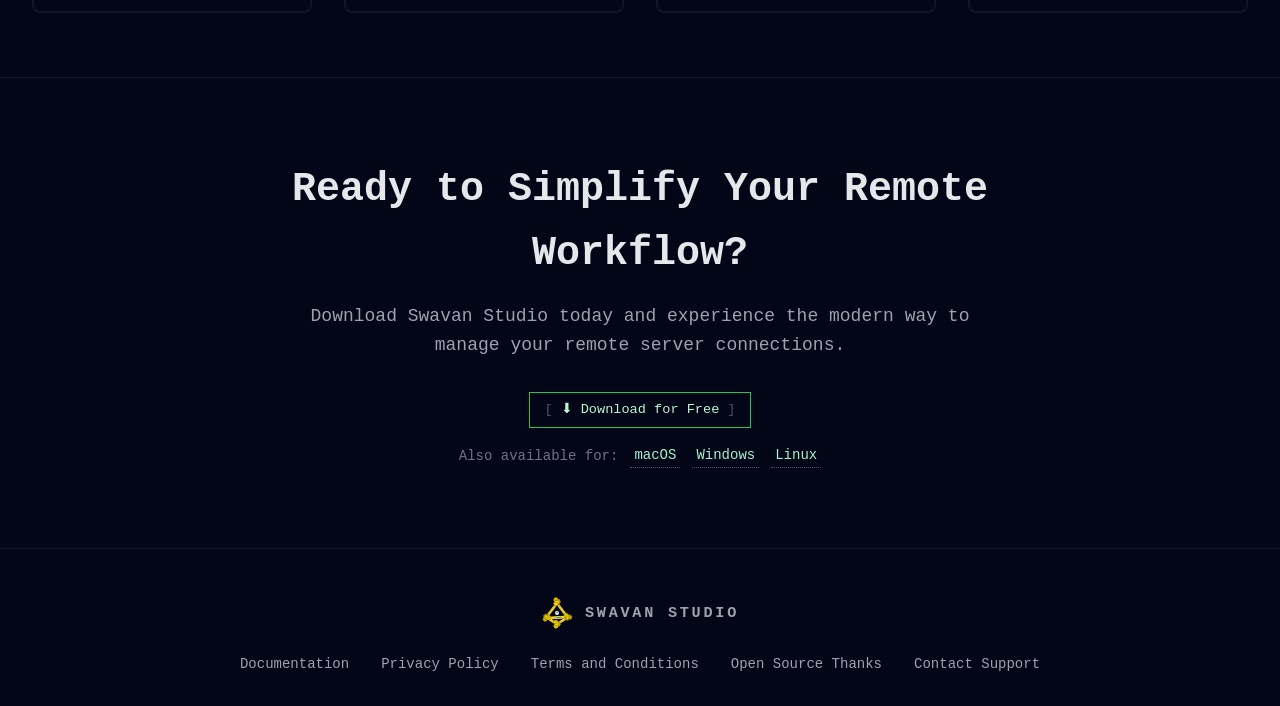
==== commit 7415203f: "fix(installer): install canonical s2s command" ====
--- a/index.html
+++ b/index.html
@@ -63,7 +63,7 @@
       "Database connection manager",
       "Server health monitoring",
       "Terminal session recording",
-      "Desktop CLI (s3hs)"
+      "Desktop CLI (s2s)"
     ],
     "screenshot": "https://studio.swavan.io/img/docs/shellfrontpage.png"
   }
@@ -1590,7 +1590,7 @@
       <div class="feature-card">
         <div class="feature-icon green">⌨️</div>
         <h3>Desktop CLI & Operations</h3>
-        <p>Manage the same profiles and connections from your terminal with the <code>s3hs</code> CLI.</p>
+        <p>Manage the same profiles and connections from your terminal with the <code>s2s</code> CLI.</p>
         <ul class="feature-list">
           <li>SSH, VNC, RDP, and database connections</li>
           <li>Test and launch saved connections</li>
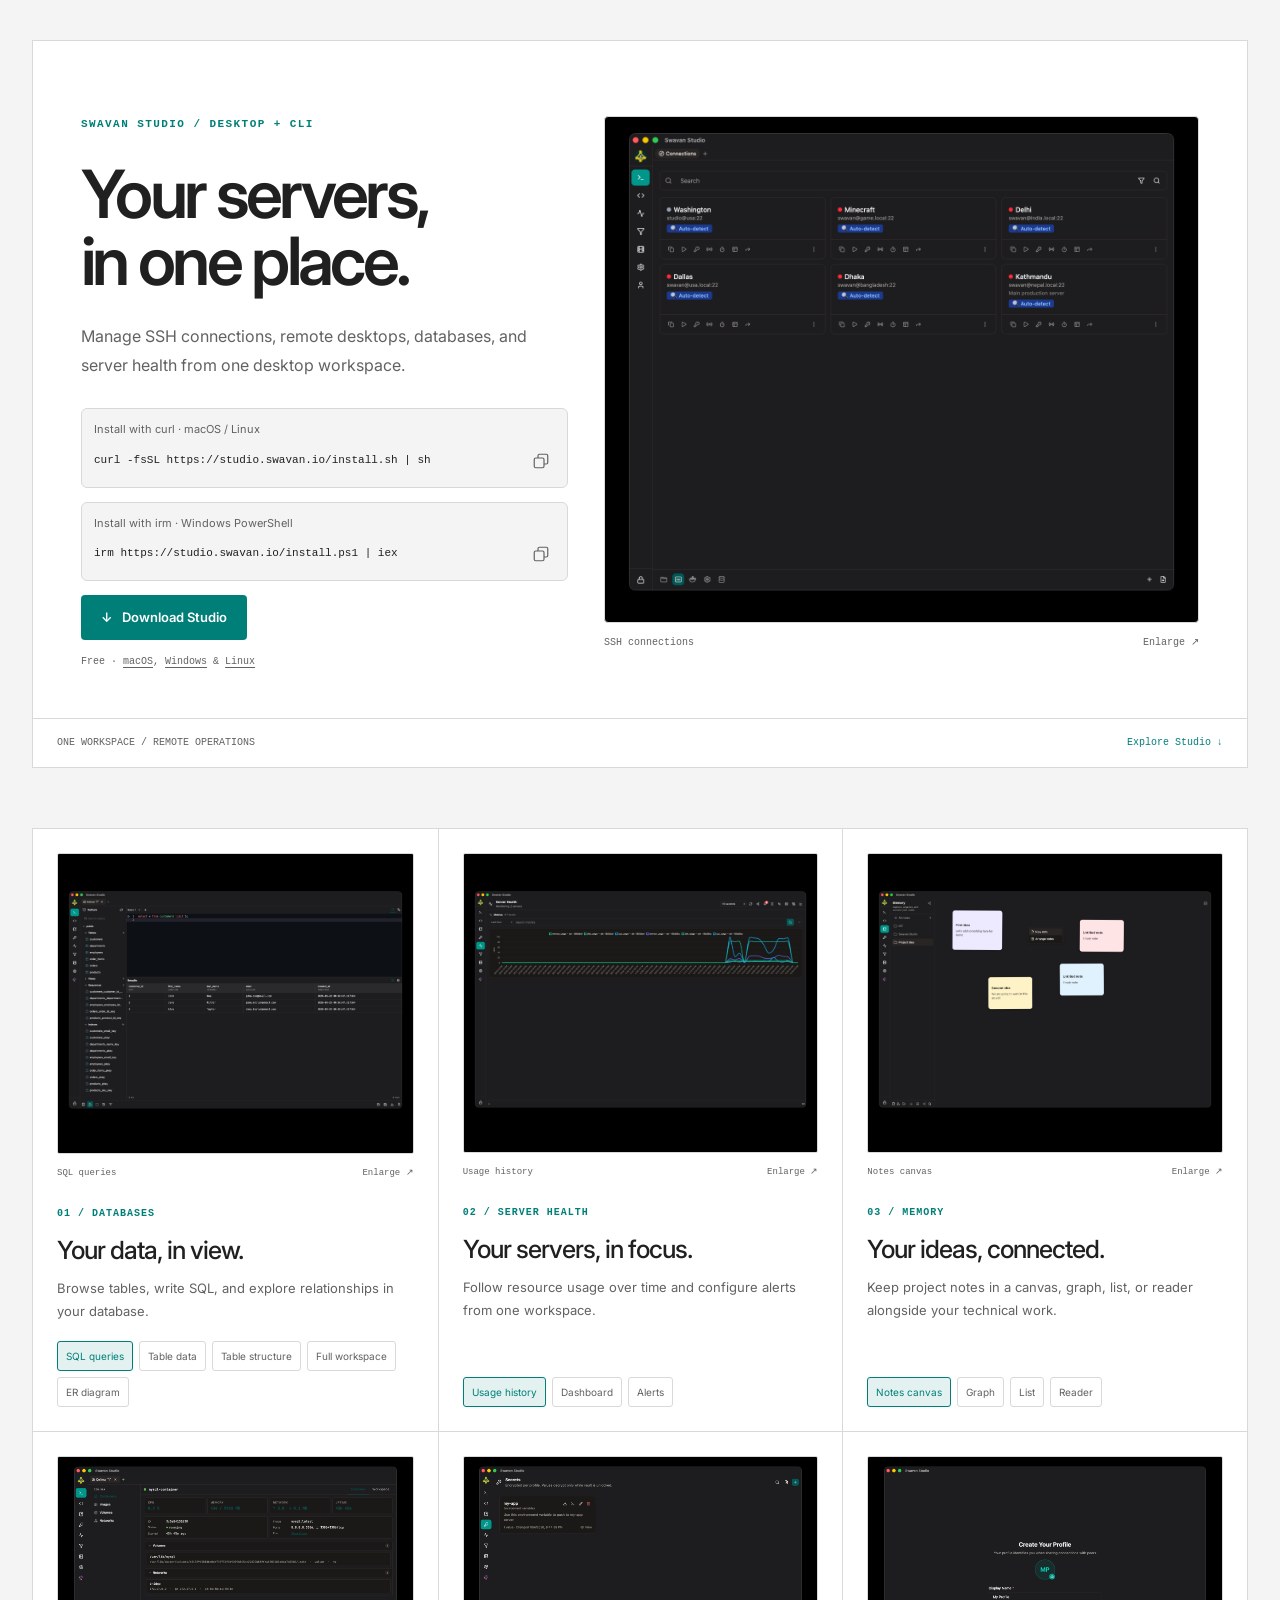
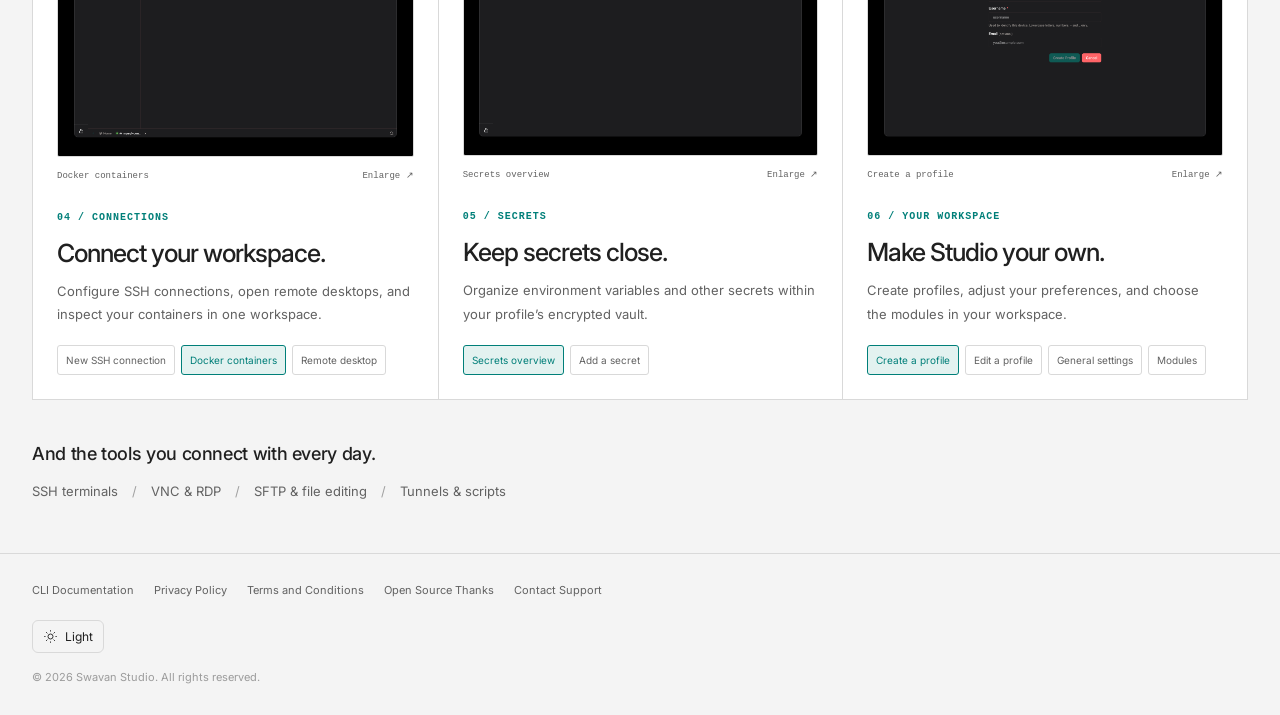
==== commit 63df7f0e: "feat: refresh product tour and s2s CLI documentation" ====
--- a/index.html
+++ b/index.html
@@ -3,7 +3,7 @@
 <head>
   <meta charset="UTF-8">
   <meta name="viewport" content="width=device-width, initial-scale=1.0">
-  <meta name="color-scheme" content="dark light">
+  <meta name="color-scheme" content="light dark">
   <title>Swavan Studio - Free Remote Access Client for macOS, Windows & Linux</title>
   <meta name="description" content="Swavan Studio is a free, modern remote access client with SSH, VNC and RDP, a secure vault, tunneling, SFTP file browser, command snippets, and a desktop CLI. Available for macOS, Windows, and Linux.">
   <meta name="keywords" content="SSH client, SSH GUI, SSH terminal, SSH studio, SSH connection manager, SSH tunnel, SFTP client, remote terminal, secure shell, SSH key manager, port forwarding, free SSH client, macOS SSH, Windows SSH, Linux SSH, SSH app, GUI SSH client, SSH desktop app, SSH CLI, SSH agent authentication, biometric unlock, SSH key management, directory transfer, VNC client, RDP client, remote desktop, command snippets, split terminal, broadcast commands, connection tags">
@@ -36,7 +36,7 @@
     "description": "Free, modern SSH client with GUI terminal emulator, remote desktop, encrypted vault, SSH tunneling, SFTP file browser, command snippets, remote file editor, and a desktop CLI.",
     "url": "https://studio.swavan.io/",
     "downloadUrl": "https://github.com/swavan/studio/releases/latest",
-    "softwareVersion": "0.1.9",
+    "softwareVersion": "0.2.13",
     "offers": {
       "@type": "Offer",
       "price": "0",
@@ -65,7 +65,7 @@
       "Terminal session recording",
       "Desktop CLI (s2s)"
     ],
-    "screenshot": "https://studio.swavan.io/img/docs/shellfrontpage.png"
+    "screenshot": "https://studio.swavan.io/img/product/connections-overview.png"
   }
   </script>
 
@@ -73,1746 +73,249 @@
   <link rel="preconnect" href="https://fonts.googleapis.com">
   <link rel="preconnect" href="https://fonts.gstatic.com" crossorigin>
   <link href="https://fonts.googleapis.com/css2?family=Inter:wght@300;400;500;600;700;800&display=swap" rel="stylesheet">
+  <script>
+    (() => {
+      let theme = window.matchMedia('(prefers-color-scheme: dark)').matches ? 'dark' : 'light';
+      try { const saved = localStorage.getItem('swavan-theme'); if (saved === 'light' || saved === 'dark') theme = saved; } catch (_) {}
+      document.documentElement.dataset.theme = theme;
+    })();
+  </script>
   <style>
-    :root {
-      --radius: 0.625rem;
-      /* default to dark; JS toggle can switch to light via data-theme */
-      --background: #020617;
-      --foreground: #e5e7eb;
-      --card: #020617;
-      --card-foreground: #e5e7eb;
-      --primary: #0d9488;
-      --primary-light: #14b8a6;
-      --primary-dark: #0f766e;
-      --secondary: #020617;
-      --secondary-foreground: #e5e7eb;
-      --muted: #020617;
-      --muted-foreground: #9ca3af;
-      --border: #111827;
-      --accent-blue: #3b82f6;
-      --accent-purple: #8b5cf6;
-      --accent-pink: #ec4899;
-      --accent-orange: #f97316;
-      --accent-green: #22c55e;
-      --accent-red: #ef4444;
-      --gradient-1: linear-gradient(135deg, #667eea 0%, #764ba2 100%);
-      --gradient-2: linear-gradient(135deg, #0d9488 0%, #14b8a6 100%);
-      --gradient-3: linear-gradient(135deg, #3b82f6 0%, #8b5cf6 100%);
-      /* code block theming */
-      --code-bg: #020617;
-      --code-fg: #e5e7eb;
-      --code-border: #4b5563;
-      --code-terminal-bg: #020617;
-      --code-terminal-fg: #bbf7d0;
-      --code-terminal-border: #22c55e;
-    }
-
-    /* Dark terminal-first theme (single theme, no JS toggle) */
-
-    * {
-      margin: 0;
-      padding: 0;
-      box-sizing: border-box;
-    }
-
-    html {
-      scroll-behavior: smooth;
-    }
-
-    body {
-      font-family: 'JetBrains Mono', 'Fira Code', SFMono-Regular, Menlo, Monaco, Consolas, "Liberation Mono", "Courier New", monospace;
-      background: var(--background);
-      color: var(--foreground);
-      line-height: 1.6;
-      min-height: 100vh;
-    }
-
-    /* Header */
-    .header {
-      position: fixed;
-      top: 0;
-      left: 0;
-      right: 0;
-      background: rgba(2, 6, 23, 0.95);
-      backdrop-filter: blur(12px);
-      -webkit-backdrop-filter: blur(12px);
-      border-bottom: 1px solid #111827;
-      z-index: 100;
-      padding: 0.75rem 2rem;
-    }
-
-
-
-    .header-content {
-      max-width: 1400px;
-      margin: 0 auto;
-      display: flex;
-      align-items: center;
-      justify-content: space-between;
-    }
-
-    .logo {
-      display: flex;
-      align-items: center;
-      gap: 0.75rem;
-      text-decoration: none;
-      color: var(--foreground);
-    }
-
-    .logo-icon {
-      width: 40px;
-      height: 40px;
-    }
-
-    .logo-text {
-      font-size: 0.95rem;
-      font-weight: 600;
-      letter-spacing: 0.18em;
-      text-transform: uppercase;
-      color: #9ca3af;
-    }
-
-    .nav {
-      display: none;
-      gap: 2rem;
-    }
-
-    .nav a {
-      color: #6b7280;
-      text-decoration: none;
-      font-size: 0.8rem;
-      font-weight: 500;
-      letter-spacing: 0.08em;
-      text-transform: uppercase;
-      transition: color 0.15s;
-    }
-
-    .nav a:hover {
-      color: #a7f3d0;
-    }
-
-    /* Hero Section - Terminal Style */
-    .hero {
-      padding: 6rem 1.5rem 3rem;
-      min-height: 100vh;
-      display: flex;
-      align-items: center;
-      justify-content: center;
-      background: radial-gradient(circle at top left, #1f2937 0, #020617 55%, #000000 100%);
-    }
-
-    .hero-content {
-      width: 100%;
-      max-width: 1100px;
-    }
-
-    .terminal-shell {
-      background: #020617;
-      border-radius: 0.25rem;
-      border: 1px solid #4b5563;
-      box-shadow: none;
-      overflow: hidden;
-      font-family: 'JetBrains Mono', 'Fira Code', monospace;
-      color: #e5e7eb;
-    }
-
-    .terminal-header {
-      display: flex;
-      align-items: center;
-      gap: 0.6rem;
-      padding: 0.65rem 1rem;
-      background: #020617;
-      border-bottom: 1px solid #4b5563;
-    }
-
-    .terminal-app-icon {
-      display: flex;
-      align-items: center;
-      justify-content: center;
-    }
-
-    .terminal-app-icon img {
-      width: 24px;
-      height: 24px;
-      border-radius: 4px;
-    }
-
-    .terminal-title {
-      margin-left: 0.5rem;
-      font-size: 0.82rem;
-      letter-spacing: 0.08em;
-      text-transform: uppercase;
-      color: #9ca3af;
-    }
-
-    .terminal-body {
-      padding: 1.25rem 1.5rem 1.5rem;
-      background: #020617;
-    }
-
-    .terminal-line {
-      display: flex;
-      align-items: center;
-      flex-wrap: wrap;
-      gap: 0.4rem;
-      font-size: 0.95rem;
-      line-height: 1.8;
-    }
-
-    .terminal-prompt {
-      color: #22c55e;
-    }
-
-    .terminal-path {
-      color: #38bdf8;
-    }
-
-    .terminal-symbol {
-      color: #e5e7eb;
-    }
-
-    .terminal-text {
-      color: #e5e7eb;
-      white-space: pre;
-    }
-
-    .terminal-logo {
-      margin-top: 1.25rem;
-      font-size: 0.78rem;
-      line-height: 1.35;
-      color: #facc15;
-      white-space: pre;
-      opacity: 0;
-      transform: translateY(4px);
-      transition: opacity 0.35s ease-out, transform 0.35s ease-out;
-    }
-
-    .terminal-logo.visible {
-      opacity: 1;
-      transform: translateY(0);
-    }
-
-    .terminal-logo-icon img {
-      width: 20px;
-      height: 20px;
-      vertical-align: middle;
-      margin-right: 0.4rem;
-      border-radius: 4px;
-    }
-
-    .terminal-hint {
-      margin-top: 1.25rem;
-      font-size: 0.8rem;
-      color: #6b7280;
-    }
-
-    .terminal-theme-toggle {
-      margin-top: 0.5rem;
-      text-align: right;
-      font-size: 0.8rem;
-    }
-
-    .theme-toggle-btn {
-      background: transparent;
-      border: 1px solid #4b5563;
-      color: #9ca3af;
-      font: inherit;
-      padding: 0.15rem 0.6rem;
-      border-radius: 0;
-      cursor: pointer;
-    }
-
-    .theme-toggle-btn:hover {
-      color: #e5e7eb;
-      border-color: #a7f3d0;
-    }
-
-    .terminal-cursor {
-      display: inline-block;
-      width: 8px;
-      height: 1.1em;
-      margin-left: 2px;
-      background: #e5e7eb;
-      animation: terminalCursor 1s step-end infinite;
-    }
-
-    @keyframes terminalCursor {
-      0%, 49% { opacity: 1; }
-      50%, 100% { opacity: 0; }
-    }
-
-    .terminal-playground {
-      margin-top: 1.5rem;
-      padding-top: 1rem;
-      border-top: 1px solid #1f2937;
-    }
-
-    .terminal-output {
-      max-height: 160px;
-      overflow-y: auto;
-      font-size: 0.85rem;
-      padding-bottom: 0.35rem;
-    }
-
-    .terminal-output-line {
-      white-space: pre-wrap;
-    }
-
-    .terminal-input-line {
-      display: flex;
-      align-items: center;
-      gap: 0.4rem;
-      font-size: 0.9rem;
-      margin-top: 0.25rem;
-    }
-
-    .terminal-input-field {
-      flex: 1;
-      background: transparent;
-      border: none;
-      outline: none;
-      color: #e5e7eb;
-      font: inherit;
-    }
-
-    .terminal-input-field::placeholder {
-      color: #4b5563;
-    }
-
-    .tui-menu {
-      margin-top: 1.5rem;
-      padding-top: 1rem;
-      border-top: 1px solid #1f2937;
-      font-size: 0.85rem;
-      color: #9ca3af;
-      display: flex;
-      flex-wrap: wrap;
-      gap: 0.75rem 1.5rem;
-      align-items: center;
-    }
-
-    .tui-menu-label {
-      margin-right: 1rem;
-      color: #6b7280;
-      text-transform: uppercase;
-      letter-spacing: 0.12em;
-      font-size: 0.75rem;
-    }
-
-    .tui-menu-item {
-      background: none;
-      border: none;
-      color: #e5e7eb;
-      font: inherit;
-      cursor: pointer;
-      padding: 0;
-      display: inline-flex;
-      align-items: center;
-      gap: 0.3rem;
-    }
-
-    .tui-menu-item-key {
-      color: #a7f3d0;
-    }
-
-    .tui-menu-item.active {
-      color: #a7f3d0;
-      text-decoration: underline;
-    }
-
-    .btn {
-      display: inline-flex;
-      align-items: center;
-      gap: 0.5rem;
-      padding: 0.4rem 0.9rem;
-      border-radius: 0;
-      font-size: 0.85rem;
-      font-weight: 500;
-      text-decoration: none;
-      cursor: pointer;
-      border: 1px solid #4b5563;
-      background: #020617;
-      color: #e5e7eb;
-    }
-
-    .btn-primary {
-      border-color: #22c55e;
-      color: #bbf7d0;
-    }
-
-    .btn-primary::before {
-      content: "[";
-      color: #4b5563;
-    }
-
-    .btn-primary::after {
-      content: "]";
-      color: #4b5563;
-    }
-
-    .btn-secondary {
-      border-color: #4b5563;
-      color: #e5e7eb;
-    }
-
-    .btn-appstore {
-      border-color: #4b5563;
-      background: #020617;
-      color: #e5e7eb;
-      gap: 0.5rem;
-      padding: 0.4rem 0.9rem;
-    }
-
-    .appstore-icon {
-      font-size: 1.25rem;
-      line-height: 1;
-    }
-
-    .appstore-text {
-      display: flex;
-      flex-direction: column;
-      align-items: flex-start;
-      line-height: 1.2;
-    }
-
-    .appstore-sub {
-      font-size: 0.6875rem;
-      font-weight: 400;
-      opacity: 0.85;
-      letter-spacing: 0.01em;
-    }
-
-    .appstore-main {
-      font-size: 1rem;
-      font-weight: 700;
-    }
-
-    /* Other Platforms Links */
-    .other-platforms {
-      display: flex;
-      align-items: center;
-      justify-content: center;
-      gap: 0.75rem;
-      margin-top: 1rem;
-      font-size: 0.875rem;
-      color: var(--muted-foreground);
-    }
-
-    .other-platforms span {
-      opacity: 0.7;
-    }
-
-    .platform-link {
-      color: #a7f3d0;
-      text-decoration: none;
-      padding: 0 0.25rem;
-      border-radius: 0;
-      border-bottom: 1px dotted #4b5563;
-    }
-
-    .platform-link:hover {
-      border-bottom-style: solid;
-    }
-
-    /* Platform Icons */
-    .platforms {
-      display: flex;
-      justify-content: center;
-      gap: 3rem;
-      margin-top: 3rem;
-      padding-top: 3rem;
-      border-top: 1px solid var(--border);
-    }
-
-    .platform {
-      display: flex;
-      flex-direction: column;
-      align-items: center;
-      gap: 0.5rem;
-      color: var(--muted-foreground);
-      font-size: 0.875rem;
-    }
-
-    .platform-icon {
-      width: 48px;
-      height: 48px;
-      opacity: 0.7;
-    }
-
-    /* Features Grid */
-    .features-section {
-      padding: 4rem 2rem;
-      background: transparent;
-      border-top: 1px solid #111827;
-    }
-
-
-    .section-header {
-      text-align: center;
-      max-width: 700px;
-      margin: 0 auto 4rem;
-    }
-
-    .section-tag {
-      display: inline-block;
-      padding: 0.1rem 0.6rem;
-      background: transparent;
-      color: #6b7280;
-      border-radius: 0;
-      font-size: 0.75rem;
-      font-weight: 500;
-      text-transform: uppercase;
-      letter-spacing: 0.12em;
-      border: 1px solid #1f2937;
-    }
-
-    .section-header h2 {
-      font-size: 1rem;
-      font-weight: 600;
-      margin-bottom: 0.75rem;
-      text-transform: uppercase;
-      letter-spacing: 0.18em;
-      color: #e5e7eb;
-    }
-
-    .section-header h2::before,
-    .section-header h2::after {
-      content: "";
-      display: inline-block;
-      width: 3ch;
-      border-bottom: 1px solid #374151;
-      margin: 0 0.75ch;
-      transform: translateY(-0.2em);
-    }
-
-    .section-header p {
-      color: #9ca3af;
-      font-size: 0.9rem;
-    }
-
-    .features-grid {
-      display: grid;
-      grid-template-columns: repeat(auto-fit, minmax(350px, 1fr));
-      gap: 2rem;
-      max-width: 1400px;
-      margin: 0 auto;
-    }
-
-    .feature-card {
-      background: #020617;
-      border: 1px solid #111827;
-      border-radius: 0.5rem;
-      padding: 1.5rem 1.75rem;
-      transition: border-color 0.2s, box-shadow 0.2s, transform 0.2s;
-      box-shadow: inset 0 0 0 1px rgba(15, 23, 42, 0.9);
-    }
-
-    .feature-card:hover {
-      transform: translateY(-2px);
-      box-shadow: 0 0 0 1px rgba(45, 212, 191, 0.8), 0 15px 35px rgba(0, 0, 0, 0.6);
-      border-color: rgba(45, 212, 191, 0.8);
-    }
-
-    .feature-icon {
-      width: 56px;
-      height: 56px;
-      border-radius: 14px;
-      display: flex;
-      align-items: center;
-      justify-content: center;
-      margin-bottom: 1.5rem;
-      font-size: 1.5rem;
-    }
-
-    .feature-icon.teal { background: rgba(13, 148, 136, 0.15); color: #0d9488; }
-    .feature-icon.blue { background: rgba(59, 130, 246, 0.15); color: #3b82f6; }
-    .feature-icon.purple { background: rgba(139, 92, 246, 0.15); color: #8b5cf6; }
-    .feature-icon.pink { background: rgba(236, 72, 153, 0.15); color: #ec4899; }
-    .feature-icon.orange { background: rgba(249, 115, 22, 0.15); color: #f97316; }
-    .feature-icon.green { background: rgba(34, 197, 94, 0.15); color: #22c55e; }
-    .feature-icon.red { background: rgba(239, 68, 68, 0.15); color: #ef4444; }
-
-    .feature-card h3 {
-      font-size: 1.25rem;
-      font-weight: 600;
-      margin-bottom: 0.75rem;
-    }
-
-    .feature-card p {
-      color: var(--muted-foreground);
-      font-size: 0.9375rem;
-      margin-bottom: 1.5rem;
-    }
-
-    .feature-list {
-      list-style: none;
-    }
-
-    .feature-list li {
-      display: flex;
-      align-items: flex-start;
-      gap: 0.75rem;
-      padding: 0.5rem 0;
-      font-size: 0.875rem;
-      color: var(--secondary-foreground);
-    }
-
-    .feature-list li::before {
-      content: "✓";
-      color: var(--primary);
-      font-weight: 700;
-      flex-shrink: 0;
-    }
-
-    /* Highlight Section */
-
-    /* Detailed Features */
-    .detailed-section {
-      padding: 4rem 2rem;
-      background: transparent;
-      border-top: 1px solid #111827;
-    }
-
-    .detailed-grid {
-      max-width: 1200px;
-      margin: 0 auto;
-    }
-
-    .detailed-feature {
-      display: grid;
-      grid-template-columns: 1fr 1fr;
-      gap: 4rem;
-      align-items: center;
-      padding: 4rem 0;
-      border-bottom: 1px solid var(--border);
-    }
-
-    .detailed-feature:last-child {
-      border-bottom: none;
-    }
-
-    .detailed-feature:nth-child(even) {
-      direction: rtl;
-    }
-
-    .detailed-feature:nth-child(even) > * {
-      direction: ltr;
-    }
-
-    @media (max-width: 900px) {
-      .detailed-feature {
-        grid-template-columns: 1fr;
-        gap: 2rem;
-      }
-      .detailed-feature:nth-child(even) {
-        direction: ltr;
-      }
-    }
-
-    .detailed-content h3 {
-      font-size: 2rem;
-      font-weight: 700;
-      margin-bottom: 1rem;
-    }
-
-    .detailed-content p {
-      color: var(--muted-foreground);
-      font-size: 1.0625rem;
-      margin-bottom: 1.5rem;
-      line-height: 1.7;
-    }
-
-    .detailed-features-list {
-      display: grid;
-      grid-template-columns: 1fr 1fr;
-      gap: 0.75rem;
-    }
-
-    .detailed-features-list span {
-      display: flex;
-      align-items: center;
-      gap: 0.5rem;
-      font-size: 0.9375rem;
-      color: var(--secondary-foreground);
-    }
-
-    .detailed-features-list span::before {
-      content: "";
-      width: 6px;
-      height: 6px;
-      background: var(--primary);
-      border-radius: 50%;
-      flex-shrink: 0;
-    }
-
-    .detailed-visual {
-      background: #020617;
-      border: 1px solid #111827;
-      border-radius: 0.5rem;
-      padding: 2rem;
-      aspect-ratio: 4/3;
-      display: flex;
-      align-items: center;
-      justify-content: center;
-      position: relative;
-      overflow: hidden;
-      box-shadow: inset 0 0 0 1px rgba(15, 23, 42, 0.9);
-    }
-
-    .detailed-visual::before {
-      content: "";
-      position: absolute;
-      inset: 0;
-      background: radial-gradient(circle at top left, rgba(34, 197, 94, 0.08), transparent 60%);
-    }
-
-    .visual-icon {
-      font-size: 5rem;
-      opacity: 0.3;
-      position: relative;
-      z-index: 1;
-    }
-
-    /* Security Section */
-    .security-section {
-      padding: 4rem 2rem;
-      background: transparent;
-      border-top: 1px solid #111827;
-    }
-
-    .security-grid {
-      display: grid;
-      grid-template-columns: repeat(3, 1fr);
-      gap: 2rem;
-      max-width: 1200px;
-      margin: 0 auto;
-    }
-
-    @media (max-width: 900px) {
-      .security-grid {
-        grid-template-columns: 1fr;
-      }
-    }
-
-    .security-item {
-      padding: 2rem;
-      text-align: center;
-    }
-
-    .security-icon {
-      width: 64px;
-      height: 64px;
-      margin: 0 auto 1.5rem;
-      background: rgba(13, 148, 136, 0.1);
-      border-radius: 16px;
-      display: flex;
-      align-items: center;
-      justify-content: center;
-      font-size: 1.75rem;
-    }
-
-    .security-item h4 {
-      font-size: 1.25rem;
-      font-weight: 600;
-      margin-bottom: 0.75rem;
-    }
-
-    .security-item p {
-      color: var(--muted-foreground);
-      font-size: 0.9375rem;
-    }
-
-    /* CTA Section */
-    .cta-section {
-      padding: 5rem 2rem;
-      text-align: center;
-      background: transparent;
-      border-top: 1px solid #111827;
-    }
-
-    .cta-content {
-      max-width: 700px;
-      margin: 0 auto;
-    }
-
-    .cta-content h2 {
-      font-size: 2.5rem;
-      font-weight: 700;
-      margin-bottom: 1rem;
-    }
-
-    .cta-content p {
-      color: var(--muted-foreground);
-      font-size: 1.125rem;
-      margin-bottom: 2rem;
-    }
-
-    .quick-install {
-      margin: 0 auto 2rem;
-      text-align: left;
-      max-width: 680px;
-    }
-
-    .hero-installer {
-      margin-bottom: 2rem;
-      text-align: center;
-    }
-
-    .quick-install h3 {
-      margin-bottom: 0.75rem;
-      text-align: center;
-      font-size: 1rem;
-      color: #a7f3d0;
-    }
-
-    .install-command {
-      display: flex;
-      align-items: center;
-      gap: 0.75rem;
-      padding: 0.85rem 1rem;
-      margin-top: 0.65rem;
-      overflow-x: auto;
-      border: 1px solid #374151;
-      background: #020617;
-      color: #bbf7d0;
-      font-size: 0.78rem;
-      white-space: nowrap;
-    }
-
-    .install-label {
-      min-width: 5rem;
-      color: #9ca3af;
-    }
-
-    .install-command code {
-      flex: 1;
-    }
-
-    .copy-install-btn {
-      display: inline-flex;
-      position: sticky;
-      right: 0;
-      flex: 0 0 auto;
-      align-items: center;
-      justify-content: center;
-      width: 2rem;
-      height: 2rem;
-      padding: 0;
-      border: 1px solid #4b5563;
-      border-radius: 0.375rem;
-      background: #111827;
-      color: #d1fae5;
-      cursor: pointer;
-      transition: border-color 0.15s ease, background 0.15s ease, color 0.15s ease;
-    }
-
-    .copy-install-btn:hover,
-    .copy-install-btn:focus-visible {
-      border-color: #34d399;
-      color: #6ee7b7;
-      outline: none;
-    }
-
-    .copy-install-btn.copied {
-      border-color: #10b981;
-      background: #064e3b;
-      color: #d1fae5;
-    }
-
-    .copy-install-btn svg {
-      width: 1rem;
-      height: 1rem;
-      fill: none;
-      stroke: currentColor;
-      stroke-linecap: round;
-      stroke-linejoin: round;
-      stroke-width: 2;
-    }
-
-    /* Footer */
-    .footer {
-      padding: 3rem 2rem 4rem;
-      border-top: 1px solid #111827;
-      text-align: center;
-      background: #020617;
-    }
-
-    .footer-content {
-      max-width: 1200px;
-      margin: 0 auto;
-    }
-
-    .footer-logo {
-      display: flex;
-      align-items: center;
-      justify-content: center;
-      gap: 0.75rem;
-      margin-bottom: 1.5rem;
-    }
-
-    .footer p {
-      color: var(--muted-foreground);
-      font-size: 0.875rem;
-    }
-
-    .footer-links {
-      display: flex;
-      flex-wrap: wrap;
-      justify-content: center;
-      gap: 2rem;
-      margin-top: 1.5rem;
-    }
-
-    .footer-links a {
-      color: var(--muted-foreground);
-      text-decoration: none;
-      font-size: 0.875rem;
-      transition: color 0.2s;
-    }
-
-    .footer-links a:hover {
-      color: var(--primary);
-    }
-
-    /* Responsive */
-    @media (max-width: 768px) {
-      .nav {
-        display: none;
-      }
-
-      .hero {
-        padding: 7rem 1.5rem 3rem;
-      }
-
-      .features-grid {
-        grid-template-columns: 1fr;
-      }
-
-      .detailed-features-list {
-        grid-template-columns: 1fr;
-      }
-    }
-
-    /* Animation */
-    @keyframes fadeInUp {
-      from {
-        opacity: 0;
-        transform: translateY(20px);
-      }
-      to {
-        opacity: 1;
-        transform: translateY(0);
-      }
-    }
-
-    .animate-in {
-      animation: fadeInUp 0.6s ease-out forwards;
-    }
-
-    /* Code Blocks */
-    .code-block {
-      background: var(--code-bg);
-      border: 1px solid var(--code-border);
-      border-radius: 0;
-      padding: 0.75rem 0.9rem;
-      margin-top: 1rem;
-      font-family: 'JetBrains Mono', 'Fira Code', monospace;
-      font-size: 0.85rem;
-      color: var(--code-fg);
-    }
-
-    .code-block.terminal {
-      background: var(--code-terminal-bg);
-      border-color: var(--code-terminal-border);
-      color: var(--code-terminal-fg);
-    }
-
-    .code-block.terminal code {
-      display: block;
-      line-height: 1.8;
-    }
-
-    .code-row {
-      display: flex;
-      gap: 1rem;
-      padding: 0.375rem 0;
-    }
-
-    .code-label {
-      color: var(--primary);
-      font-weight: 600;
-      min-width: 100px;
-    }
-
-    /* Feature docs modal (shown when using help <feature>) */
-    .feature-modal-overlay {
-      position: fixed;
-      inset: 0;
-      background: rgba(15, 23, 42, 0.9);
-      display: none;
-      align-items: center;
-      justify-content: center;
-      z-index: 200;
-    }
-
-    .feature-modal-overlay.visible {
-      display: flex;
-    }
-
-    .feature-modal-panel {
-      background: #020617;
-      border: 1px solid #4b5563;
-      max-width: 720px;
-      width: 90%;
-      max-height: 80vh;
-      overflow-y: auto;
-      padding: 1.5rem 1.75rem;
-      font-family: 'JetBrains Mono', 'Fira Code', monospace;
-      color: #e5e7eb;
-    }
-
-    .feature-modal-header {
-      display: flex;
-      align-items: center;
-      justify-content: space-between;
-      gap: 1rem;
-      margin-bottom: 1rem;
-    }
-
-    .feature-modal-title {
-      font-size: 0.95rem;
-      letter-spacing: 0.12em;
-      text-transform: uppercase;
-      color: #a7f3d0;
-    }
-
-    .feature-modal-close {
-      background: transparent;
-      border: 1px solid #4b5563;
-      color: #9ca3af;
-      font: inherit;
-      padding: 0.1rem 0.6rem;
-      cursor: pointer;
-    }
-
-    .feature-modal-close:hover {
-      border-color: #a7f3d0;
-      color: #e5e7eb;
-    }
-
-    .feature-modal-body p {
-      margin-bottom: 0.75rem;
-      font-size: 0.9rem;
-      color: #e5e7eb;
-    }
-
-    .feature-modal-body ul {
-      list-style: none;
-      padding-left: 0;
-      margin: 0 0 0.5rem 0;
-      font-size: 0.86rem;
-    }
-
-    .feature-modal-body li::before {
-      content: "- ";
-      color: #4ade80;
-    }
-
-    .feature-modal-body pre.man-page {
-      background: transparent;
-      border: none;
-      padding: 0;
-      margin: 0;
-      font-family: 'JetBrains Mono', 'Fira Code', monospace;
-      font-size: 0.78rem;
-      white-space: pre;
-      line-height: 1.6;
-      color: #e5e7eb;
-    }
-
-    /* ============================================ */
-    /* LIGHT THEME OVERRIDES (via data-theme)      */
-    /* ============================================ */
-    html[data-theme='light'] {
-      --background: #ffffff;
-      --foreground: #111827;
-      --card: #ffffff;
-      --card-foreground: #111827;
-      --muted: #e5e7eb;
-      --muted-foreground: #6b7280;
-      --secondary: #e5e7eb;
-      --secondary-foreground: #111827;
-      --border: #e5e7eb;
-      --code-bg: #f9fafb;
-      --code-fg: #111827;
-      --code-border: #e5e7eb;
-      /* make terminal-style blocks light-themed as well */
-      --code-terminal-bg: #d1d1d1;
-      --code-terminal-fg: #1f2937;
-      --code-terminal-border: #eab308;
-    }
-
-    html[data-theme='light'] .hero {
-      background: radial-gradient(circle at top left, #e5e7eb 0, #f3f4f6 55%, #e5e7eb 100%);
-    }
-
-    html[data-theme='light'] .section-header h2 {
-      color: #111827;
-    }
-
-    html[data-theme='light'] .section-tag {
-      border-color: #e5e7eb;
-      color: #6b7280;
-    }
-
-    html[data-theme='light'] .feature-card {
-      background: #ffffff;
-      border-color: rgba(15, 23, 42, 0.08);
-      box-shadow: 0 10px 25px rgba(15, 23, 42, 0.08);
-    }
-
-    html[data-theme='light'] .detailed-visual {
-      background: #ffffff;
-      border-color: rgba(15, 23, 42, 0.08);
-      box-shadow: 0 10px 25px rgba(15, 23, 42, 0.08);
-    }
-
-    html[data-theme='light'] .features-section,
-    html[data-theme='light'] .security-section,
-    html[data-theme='light'] .detailed-section,
-    html[data-theme='light'] .cta-section {
-      background: transparent;
-      border-top-color: #e5e7eb;
-    }
-
-    html[data-theme='light'] .footer {
-      background: #f9fafb;
-      border-top-color: #e5e7eb;
-    }
-
-    html[data-theme='light'] .footer-links a,
-    html[data-theme='light'] .footer p {
-      color: #6b7280;
-    }
-
-    html[data-theme='light'] .terminal-shell {
-      background: #f9fafb;
-      color: #0f172a;
-      border-color: #e5e7eb;
-    }
-
-    html[data-theme='light'] .terminal-header {
-      background: #e5e7eb;
-      border-bottom-color: #e5e7eb;
-    }
-
-    html[data-theme='light'] .terminal-body {
-      background: #f9fafb;
-    }
-
-    html[data-theme='light'] .terminal-prompt {
-      color: #16a34a;
-    }
-
-    html[data-theme='light'] .terminal-path {
-      color: #0369a1;
-    }
-
-    html[data-theme='light'] .terminal-symbol,
-    html[data-theme='light'] .terminal-text {
-      color: #0f172a;
-    }
-
-    html[data-theme='light'] .terminal-input-field {
-      color: #0f172a;
-    }
-
-    html[data-theme='light'] .terminal-input-field::placeholder {
-      color: #9ca3af;
-    }
-
-    html[data-theme='light'] .terminal-cursor {
-      background: #0f172a;
-    }
-
-    html[data-theme='light'] .terminal-playground,
-    html[data-theme='light'] .tui-menu {
-      border-top-color: #e5e7eb;
-    }
-
-    html[data-theme='light'] .tui-menu {
-      color: #4b5563;
-    }
-
-    html[data-theme='light'] .tui-menu-label {
-      color: #9ca3af;
-    }
-
-    html[data-theme='light'] .tui-menu-item {
-      color: #0f172a;
-    }
-
-    html[data-theme='light'] .tui-menu-item-key {
-      color: #16a34a;
-    }
-
-    html[data-theme='light'] .terminal-hint {
-      color: #9ca3af;
-    }
-
-    html[data-theme='light'] .theme-toggle-btn {
-      border-color: #d1d5db;
-      color: #4b5563;
-    }
-
-    html[data-theme='light'] .feature-modal-overlay {
-      background: rgba(15, 23, 42, 0.4);
-    }
-
-    html[data-theme='light'] .feature-modal-panel {
-      background: #ffffff;
-      border-color: #e5e7eb;
-      color: #111827;
-    }
-
-    html[data-theme='light'] .feature-modal-body p {
-      color: #111827;
-    }
-
-    html[data-theme='light'] .feature-modal-body pre.man-page {
-      color: #111827;
-    }
+    :root { color-scheme: light; --bg: #f4f4f4; --text: #202020; --muted: #626262; --line: #d9d9d9; --accent: #007f79; --panel: #ffffff; --panel-soft: #e3f2f0; --button-bg: #007f79; --button-text: #ffffff; --button-hover: #006b66; --separator: #a0a0a0; --shadow: #0000000c; }
+    :root[data-theme="dark"] { color-scheme: dark; --bg: #171717; --text: #eeeeee; --muted: #aaaaaa; --line: #343434; --accent: #00b5aa; --panel: #1e1e1e; --panel-soft: #24312f; --button-bg: #009d92; --button-text: #ffffff; --button-hover: #00877e; --separator: #686868; --shadow: #00000033; }
+    .theme-toggle { display: inline-flex; align-items: center; gap: 7px; cursor: pointer; border: 1px solid var(--line); border-radius: 6px; padding: 6px 10px; background: transparent; color: var(--text); font-size: 12px; }
+    .theme-toggle svg { width: 15px; height: 15px; fill: none; stroke: currentColor; stroke-width: 1.5; }
+    .theme-toggle .moon { display: none; }
+    [data-theme="dark"] .theme-toggle .sun { display: none; }
+    [data-theme="dark"] .theme-toggle .moon { display: block; }
+    * { box-sizing: border-box; margin: 0; padding: 0; }
+    html { scroll-behavior: smooth; }
+    body { background: var(--bg); color: var(--text); font-family: Inter, -apple-system, BlinkMacSystemFont, "Segoe UI", sans-serif; line-height: 1.6; }
+    a { color: inherit; text-decoration: none; }
+    button { font: inherit; }
+    a:focus-visible, button:focus-visible, summary:focus-visible { outline: 2px solid var(--accent); outline-offset: 5px; }
+    .container { width: min(1120px, calc(100% - 64px)); margin: auto; }
+    .hero { padding: 64px 0 52px; max-width: 960px; }
+    .eyebrow { font-size: 11px; font-weight: 600; letter-spacing: .13em; text-transform: uppercase; color: var(--accent); }
+    h1 { font-size: clamp(34px, 4.5vw, 54px); line-height: 1.08; font-weight: 600; letter-spacing: -.055em; margin: 18px 0 22px; }
+    .hero > p { max-width: 630px; font-size: 17px; line-height: 1.8; color: var(--muted); }
+    .hero-actions { display: flex; align-items: center; flex-wrap: wrap; gap: 24px; margin-top: 28px; }
+    .download-button { display: inline-flex; align-items: center; justify-content: center; gap: 10px; padding: 12px 20px; border-radius: 6px; background: var(--button-bg); color: var(--button-text); font-size: 13px; font-weight: 600; }
+    .download-button:hover { background: var(--button-hover); }
+    .hero-actions > span { font-size: 12px; color: var(--muted); }
+    .install-section { border-top: 1px solid var(--line); padding: 44px 0 56px; scroll-margin-top: 24px; }
+    .install-heading { display: flex; justify-content: space-between; align-items: center; gap: 32px; }
+    .install-heading h2 { font-size: 26px; font-weight: 500; letter-spacing: -.03em; }
+    .install-heading p { font-size: 13px; color: var(--muted); margin-top: 6px; }
+    .platforms { display: flex; flex-wrap: wrap; gap: 16px; font-size: 13px; }
+    .platforms a { padding-bottom: 3px; border-bottom: 1px solid var(--muted); }
+    .cli-install { margin-top: 26px; }
+    .cli-install summary { cursor: pointer; color: var(--muted); font-size: 12px; }
+    .quick-install { margin-top: 18px; }
+    .quick-install h3 { display: none; }
+    .install-command { display: flex; align-items: center; gap: 12px; padding: 12px; margin-top: 8px; border: 1px solid var(--line); border-radius: 6px; }
+    .install-label { font-size: 11px; min-width: 85px; color: var(--muted); }
+    .install-command code { flex: 1; overflow-x: auto; white-space: nowrap; font-size: 12px; min-width: 0; }
+    .copy-install-btn { flex-shrink: 0; background: transparent; color: var(--muted); border: 0; cursor: pointer; padding: 5px; }
+    .copy-install-btn svg { display: block; width: 18px; height: 18px; stroke: currentColor; stroke-width: 1.6; fill: none; }
+    .copy-install-btn.copied { color: var(--accent); }
+    .footer { border-top: 1px solid var(--line); padding: 28px 0; }
+    .footer-content { width: min(1120px, calc(100% - 64px)); margin: auto; }
+    .footer-logo { display: none; }
+    .footer .theme-toggle { margin-top: 20px; }
+    .footer-links { display: flex; flex-wrap: wrap; gap: 20px; color: var(--muted); font-size: 11px; }
+    .footer p { color: var(--muted); font-size: 11px; margin-top: 16px !important; }
+    .visual-tour { display: grid; grid-template-columns: repeat(3, minmax(0, 1fr)); gap: 28px; padding: 0 0 40px; }
+    .tour-stop { display: flex; flex-direction: column; min-width: 0; gap: 22px; }
+    .tour-copy { max-width: none; }
+    .tour-label { color: var(--accent); font-size: 11px; letter-spacing: .1em; font-weight: 600; }
+    .tour-copy h2 { font-size: 25px; line-height: 1.15; letter-spacing: -.04em; font-weight: 500; margin: 16px 0; }
+    .tour-copy p { font-size: 14px; line-height: 1.8; color: var(--muted); }
+    .tour-detail { display: block; margin-top: 14px; font-size: 11px; color: var(--muted); }
+    .tour-stop figure { min-width: 0; order: -1; width: 100%; }
+    .tour-screen { display: block; border-radius: 10px; overflow: hidden; background: #000; box-shadow: 0 12px 24px var(--shadow); }
+    .tour-screen img { width: 100%; height: auto; display: block; }
+    .tour-stop figcaption { display: flex; justify-content: space-between; margin-top: 12px; color: var(--muted); font-size: 11px; }
+    .connection-strip { padding: 28px 0 48px; }
+    .connection-strip h2 { font-size: 18px; font-weight: 500; letter-spacing: -.02em; }
+    .connection-strip p { color: var(--muted); font-size: 13px; margin: 12px 0; }
+    .connection-strip p span { padding: 0 10px; color: var(--separator); }
+    .connection-strip a { color: var(--accent); font-size: 12px; }
+    .install-heading > div:first-child { max-width: 600px; }
+    @media (max-width: 800px) {
+      .visual-tour { grid-template-columns: 1fr; gap: 36px; }
+      .tour-stop { gap: 18px; max-width: 620px; }
+      .tour-copy { max-width: 520px; }
+      .tour-copy h2 { font-size: 28px; margin: 10px 0; }
+      .tour-detail { margin-top: 12px; }
+    }
+    @media (max-width: 640px) {
+      .container, .footer-content { width: calc(100% - 36px); }
+          .hero { padding: 44px 0 40px; } .hero > p { font-size: 15px; }
+      .hero-actions { gap: 16px; }
+      .install-heading { flex-direction: column; align-items: flex-start; gap: 20px; }
+      .install-command { flex-wrap: wrap; } .install-label { width: 100%; }
+      .connection-strip p { line-height: 2; }
+      .connection-strip p span { padding: 0 4px; }
+    }
+    @media (prefers-reduced-motion: reduce) { html { scroll-behavior: auto; } }
+
+    /* Reference-inspired workspace framing */
+    .container { width: min(1280px, calc(100% - 64px)); }
+    .hero { max-width: none; display: grid; grid-template-columns: 1fr 1fr; column-gap: 60px; margin: 40px 0 60px; padding: 56px 48px 0; border: 1px solid var(--line); background: var(--panel); }
+    .hero-copy { padding: 12px 0 48px; }
+    .eyebrow, .tour-label, .tour-detail, .tour-stop figcaption, .hero-foot, .workspace-map { font-family: SFMono-Regular, Menlo, Monaco, Consolas, monospace; }
+    h1 { font-size: clamp(42px, 5.2vw, 72px); line-height: 1.02; letter-spacing: -.055em; margin: 26px 0; }
+    .hero-copy > p { color: var(--muted); font-size: 16px; line-height: 1.8; max-width: 470px; }
+    .hero-actions { align-items: flex-start; flex-direction: column; gap: 14px; }
+    .download-button { border-radius: 4px; }
+    .hero-actions > span { font-family: SFMono-Regular, Menlo, monospace; font-size: 10px; }
+    .workspace-map { align-self: center; border: 1px solid var(--line); background: var(--bg); border-radius: 6px; overflow: hidden; min-width: 0; margin-bottom: 48px; }
+    .workspace-title { display: flex; gap: 10px; align-items: center; padding: 14px; background: var(--panel-soft); font-size: 10px; letter-spacing: .04em; }
+    .workspace-status { margin-left: auto; font-size: 8px; color: var(--muted); }
+    .workspace-prompt { padding: 22px 20px 0; font-size: 11px; color: var(--muted); }
+    .workspace-prompt > span { color: var(--accent); }
+    .workspace-map-heading { padding: 16px 20px 20px; font-family: Inter, sans-serif; font-size: 22px; font-weight: 500; letter-spacing: -.03em; }
+    .workspace-tools { display: grid; grid-template-columns: 1fr 1fr; gap: 10px; padding: 0 20px 24px; }
+    .workspace-tools > span { padding: 10px; border: 1px solid var(--line); color: var(--accent); font-size: 10px; }
+    .workspace-tools strong { color: var(--text); font-weight: 400; margin-left: 6px; }
+    .workspace-foot { display: flex; justify-content: space-between; gap: 12px; padding: 12px 14px; border-top: 1px solid var(--line); color: var(--muted); font-size: 8px; }
+    .hero-foot { grid-column: 1 / -1; display: flex; justify-content: space-between; gap: 20px; border-top: 1px solid var(--line); margin: 0 -48px; padding: 16px 24px; font-size: 10px; color: var(--muted); }
+    .hero-foot a { color: var(--accent); }
+    .visual-tour { gap: 0; padding-bottom: 0; border: 1px solid var(--line); scroll-margin-top: 24px; }
+    .tour-stop { padding: 24px; gap: 24px; background: var(--panel); }
+    .tour-stop + .tour-stop { border-left: 1px solid var(--line); }
+    .tour-screen { border: 1px solid var(--line); border-radius: 2px; box-shadow: none; }
+    .tour-copy h2 { font-size: 25px; margin: 12px 0; }
+    .tour-copy p { font-size: 13px; }
+    .tour-label { font-size: 10px; }
+    .tour-detail { font-size: 9px; line-height: 1.8; }
+    .tour-stop figcaption { font-size: 9px; }
+    .connection-strip { padding: 40px 0; }
+    .footer-content { width: min(1280px, calc(100% - 64px)); }
+    @media (max-width: 950px) {
+      .hero { grid-template-columns: 1fr; padding: 32px 28px 0; gap: 0; }
+      .hero-copy { padding-bottom: 32px; }
+      .workspace-map { margin-bottom: 32px; max-width: 600px; width: 100%; }
+      .hero-foot { margin: 0 -28px; }
+    }
+    @media (max-width: 800px) {
+      .visual-tour { grid-template-columns: 1fr; gap: 0; }
+      .tour-stop { max-width: none; padding: 24px; }
+      .tour-stop + .tour-stop { border-left: 0; border-top: 1px solid var(--line); }
+    }
+    @media (max-width: 640px) {
+      .container, .footer-content { width: calc(100% - 32px); }
+      .hero { margin: 16px 0 32px; padding: 28px 20px 0; }
+      .hero-foot { margin: 0 -20px; padding: 14px 20px; font-size: 8px; }
+      h1 { font-size: 44px; }
+      .workspace-status { display: none; }
+      .workspace-tools { padding: 0 12px 16px; gap: 8px; }
+      .workspace-tools > span { font-size: 9px; padding: 8px; }
+      .workspace-foot { font-size: 7px; }
+      .tour-stop { padding: 20px; }
+    }
+
+    .hero { grid-template-columns: .9fr 1.1fr; column-gap: 36px; }
+    .hero-figure { min-width: 0; align-self: center; margin-bottom: 48px; }
+    .hero-screen { display: block; background: #000; border: 1px solid var(--line); border-radius: 4px; overflow: hidden; }
+    .hero-screen img { display: block; width: 100%; height: auto; }
+    .hero-figure figcaption { display: flex; justify-content: space-between; gap: 12px; margin-top: 12px; font: 10px/1.6 SFMono-Regular, Menlo, monospace; color: var(--muted); }
+    .tour-stop { gap: 18px; }
+    .tour-stop + .tour-stop { border-left: 0; }
+    .tour-stop:not(:nth-child(3n + 1)) { border-left: 1px solid var(--line); }
+    .tour-stop:nth-child(n + 4) { border-top: 1px solid var(--line); }
+    .tour-screen img { aspect-ratio: 3550 / 2992; object-fit: contain; background: #000; }
+    .screenshot-views { display: flex; flex-wrap: wrap; gap: 6px; margin-top: auto; }
+    .view-button { cursor: pointer; background: transparent; border: 1px solid var(--line); border-radius: 3px; color: var(--muted); padding: 6px 8px; font-size: 10px; }
+    .view-button:hover, .view-button[aria-pressed="true"] { background: var(--panel-soft); color: var(--accent); border-color: var(--accent); }
+    @media (max-width: 950px) { .hero { grid-template-columns: 1fr; } .hero-figure { margin-bottom: 32px; width: 100%; max-width: 680px; } }
+    @media (max-width: 800px) { .tour-stop:not(:nth-child(3n + 1)) { border-left: 0; } .tour-stop + .tour-stop { border-top: 1px solid var(--line); } }
+    .hero-install-command { width: 100%; min-width: 0; margin-top: 0; flex-wrap: wrap; gap: 8px; background: var(--bg); }
+    .hero-install-command .install-label { width: 100%; }
+    .hero-install-command code { font-size: 11px; }
+    .hero-platforms a { text-decoration: underline; text-underline-offset: 3px; }
+    .hero-platforms a:hover { color: var(--accent); }
+    .screenshot-viewer { width: min(1440px, calc(100vw - 32px)); max-width: none; max-height: calc(100dvh - 32px); margin: auto; padding: 0; border: 1px solid #3a3a3a; border-radius: 6px; background: #1e1e1e; color: #eee; }
+    .screenshot-viewer::backdrop { background: #000c; }
+    .viewer-toolbar { display: flex; align-items: center; justify-content: space-between; gap: 16px; padding: 12px 16px; border-bottom: 1px solid #343434; }
+    .viewer-toolbar h2 { font-size: 13px; font-weight: 500; }
+    .viewer-close { cursor: pointer; border: 1px solid #555; border-radius: 4px; background: #292929; color: #eee; padding: 6px 12px; font-size: 12px; }
+    .screenshot-viewer img { display: block; width: 100%; height: auto; max-height: calc(100dvh - 104px); object-fit: contain; background: #1e1e1e; }
   </style>
 </head>
 <body>
-
-  <!-- Hero Section -->
-  <section class="hero">
-    <div class="hero-content animate-in">
-      <div class="cta-content hero-installer" id="install">
-        <h1 style="font-size: clamp(2rem, 5vw, 3.5rem); line-height: 1.1; margin-bottom: 0.75rem;">Swavan Studio</h1>
-        <p>Manage SSH, remote desktops, databases, tunnels, scripts, and server operations from one secure desktop app.</p>
-        <div class="quick-install">
-          <h3>Install the desktop app and CLI</h3>
-          <div class="install-command" data-installer="unix">
-            <span class="install-label">macOS/Linux</span>
+  <div class="container">
+    <main>
+      <section class="hero" aria-labelledby="intro-heading">
+        <div class="hero-copy">
+        <span class="eyebrow">Swavan Studio / Desktop + CLI</span>
+        <h1 id="intro-heading">Your servers,<br>in one place.</h1>
+        <p>Manage SSH connections, remote desktops, databases, and server health from one desktop workspace.</p>
+        <div class="hero-actions">
+          <div class="install-command hero-install-command" data-installer="unix">
+            <span class="install-label">Install with curl · macOS / Linux</span>
             <code>curl -fsSL https://studio.swavan.io/install.sh | sh</code>
             <button type="button" class="copy-install-btn" aria-label="Copy macOS and Linux install command" title="Copy install command">
               <svg aria-hidden="true" viewBox="0 0 24 24"><path d="M8 8V5a2 2 0 0 1 2-2h9a2 2 0 0 1 2 2v9a2 2 0 0 1-2 2h-3m-8-8H5a2 2 0 0 0-2 2v9a2 2 0 0 0 2 2h9a2 2 0 0 0 2-2v-3m-8-8h6a2 2 0 0 1 2 2v6"/></svg>
             </button>
           </div>
-          <div class="install-command" data-installer="windows">
-            <span class="install-label">Windows</span>
+          <div class="install-command hero-install-command" data-installer="windows">
+            <span class="install-label">Install with irm · Windows PowerShell</span>
             <code>irm https://studio.swavan.io/install.ps1 | iex</code>
             <button type="button" class="copy-install-btn" aria-label="Copy Windows install command" title="Copy install command">
               <svg aria-hidden="true" viewBox="0 0 24 24"><path d="M8 8V5a2 2 0 0 1 2-2h9a2 2 0 0 1 2 2v9a2 2 0 0 1-2 2h-3m-8-8H5a2 2 0 0 0-2 2v9a2 2 0 0 0 2 2h9a2 2 0 0 0 2-2v-3m-8-8h6a2 2 0 0 1 2 2v6"/></svg>
             </button>
           </div>
+          <a href="https://github.com/swavan/studio/releases/latest" id="hero-download-btn" class="download-button"><span class="download-icon" aria-hidden="true">↓</span><span class="download-text">Download Studio</span></a>
+          <span class="hero-platforms">Free · <a href="https://github.com/swavan/studio/releases/latest" class="platform-link" data-os="macos" aria-label="Download Studio for macOS">macOS</a>, <a href="https://github.com/swavan/studio/releases/latest" class="platform-link" data-os="windows" aria-label="Download Studio for Windows">Windows</a> &amp; <a href="https://github.com/swavan/studio/releases/latest" class="platform-link" data-os="linux" aria-label="Download Studio for Linux">Linux</a></span>
         </div>
-      </div>
-      <div class="terminal-shell">
-        <div class="terminal-header">
-          <div class="terminal-app-icon">
-            <img src="public/icon.svg" alt="Swavan Studio icon">
-          </div>
-          <span class="terminal-title">swavan@studio — ssh</span>
         </div>
-        <div class="terminal-body">
-          <div class="terminal-line">
-            <span class="terminal-prompt">swavan@studio</span>
-            <span class="terminal-path">~</span>
-            <span class="terminal-symbol">$</span>
-            <span id="terminal-typing" class="terminal-text" data-text="Test Swavan Studio">Test Swavan Studio</span>
-            <span id="terminal-cursor" class="terminal-cursor"></span>
-          </div>
-            <pre id="terminal-logo" class="terminal-logo">
-            o────────────o
-           /              \
-        o─┘    [ SSH ]     └─o
-           \              /
-            o────────────o
-
-          SWAVAN · STUDIO
-            </pre>
-            <div class="terminal-playground" aria-label="Interactive command playground">
-              <div id="terminal-output" class="terminal-output" aria-live="polite"></div>
-              <div class="terminal-input-line">
-                <span class="terminal-prompt">swavan@studio</span>
-                <span class="terminal-path">~</span>
-                <span class="terminal-symbol">$</span>
-                <input
-                  id="terminal-command-input"
-                  class="terminal-input-field"
-                  type="text"
-                  autocomplete="off"
-                  spellcheck="false"
-                  placeholder="type 'help' and press Enter"
-                  aria-label="Terminal command input"
-                />
-              </div>
-            </div>
-            <div class="tui-menu" aria-label="Main navigation">
-              <span class="tui-menu-label">[ MENU ]</span>
-              <button type="button" class="tui-menu-item" data-key="1" data-target="hero">
-                <span class="tui-menu-item-key">[1]</span>
-                <span>Overview</span>
-              </button>
-              <button type="button" class="tui-menu-item" data-key="2" data-target="#features">
-                <span class="tui-menu-item-key">[2]</span>
-                <span>Features</span>
-              </button>
-              <button type="button" class="tui-menu-item" data-key="3" data-target="#security">
-                <span class="tui-menu-item-key">[3]</span>
-                <span>Security</span>
-              </button>
-              <button type="button" class="tui-menu-item" data-key="4" data-target="cta">
-                <span class="tui-menu-item-key">[4]</span>
-                <span>Download</span>
-              </button>
-            </div>
-          <div class="terminal-hint">
-              Press 1–4 to jump · Enter/Space/PageDown to scroll ↓
-          </div>
-          <div class="terminal-theme-toggle">
-            <button type="button" id="theme-toggle-btn" class="theme-toggle-btn" aria-label="Toggle light and dark theme">
-              [ theme: dark ]
-            </button>
-          </div>
-        </div>
-      </div>
-    </div>
-  </section>
-
-
-  <!-- Features Section -->
-  <section class="features-section" id="features">
-    <div class="section-header">
-      <span class="section-tag">Features</span>
-      <h2>Everything You Need for Remote Connections</h2>
-      <p>A comprehensive suite of tools designed to make remote connections effortless, secure, and productive.</p>
-    </div>
-
-    <div class="features-grid">
-      <!-- SSH Connection Management -->
-      <div class="feature-card">
-        <div class="feature-icon teal">🔗</div>
-        <h3>SSH Connection Management</h3>
-        <p>Store, organize, and manage all your SSH connections in one secure place.</p>
-        <ul class="feature-list">
-          <li>Create & save unlimited connection profiles</li>
-          <li>Search connections by name, host, or username</li>
-          <li>Edit and update existing connections</li>
-          <li>Quick access to recent connections</li>
-          <li>Connection pagination for large lists</li>
-          <li>View detailed connection information</li>
-          <li>Multiple auth methods: password, private key, SSH agent</li>
-          <li>Multi-factor: private key + password</li>
-          <li>Connection tagging and tag-based filtering</li>
-          <li>SSH host key verification (TOFU)</li>
-          <li>Import connections from SSH config files</li>
-        </ul>
-      </div>
-
-      <!-- Terminal & Sessions -->
-      <div class="feature-card">
-        <div class="feature-icon blue">💻</div>
-        <h3>Terminal & Sessions</h3>
-        <p>Full-featured terminal emulation with multi-session support.</p>
-        <ul class="feature-list">
-          <li>Multiple simultaneous SSH sessions</li>
-          <li>Full terminal emulation with ANSI support</li>
-          <li>Tab-based session management</li>
-          <li>Dynamic terminal resizing</li>
-          <li>Session history and status</li>
-          <li>Safe session disconnection</li>
-          <li>Save session log to file (desktop)</li>
-          <li>Built-in script runner with scripts sidebar</li>
-          <li>Split terminal panes (horizontal/vertical)</li>
-          <li>Broadcast commands to multiple sessions simultaneously</li>
-          <li>Drag-to-reorder tabs</li>
-        </ul>
-      </div>
-
-      <!-- File Browser -->
-      <div class="feature-card">
-        <div class="feature-icon purple">📁</div>
-        <h3>Remote File Browser</h3>
-        <p>Browse and manage files on your remote servers with ease.</p>
-        <ul class="feature-list">
-          <li>Browse remote server directories</li>
-          <li>Multi-tab support for different servers</li>
-          <li>Detailed file information display</li>
-          <li>Quick navigation to home directory</li>
-          <li>Path history (back/forward)</li>
-          <li>Create, rename, delete files & folders</li>
-        </ul>
-      </div>
-
-      <!-- File Operations -->
-      <div class="feature-card">
-        <div class="feature-icon pink">⬆️</div>
-        <h3>File Transfers</h3>
-        <p>Upload, download, and transfer files with real-time progress tracking.</p>
-        <ul class="feature-list">
-          <li>Download remote files to local machine</li>
-          <li>Upload local files to remote server</li>
-          <li>Real-time progress indicator with filename and percentage</li>
-          <li>Transfer speed monitoring</li>
-          <li>Download entire folders recursively (desktop)</li>
-          <li>Upload entire folders recursively (desktop)</li>
-          <li>Batch file operations</li>
-        </ul>
-      </div>
-
-      <!-- File Editor -->
-      <div class="feature-card">
-        <div class="feature-icon orange">✏️</div>
-        <h3>Remote File Editor</h3>
-        <p>Edit remote files directly in the app with syntax support for 50+ file types.</p>
-        <ul class="feature-list">
-          <li>Edit remote files directly</li>
-          <li>Support for 50+ text file types</li>
-          <li>Auto-detect remote OS</li>
-          <li>Direct save to remote server</li>
-          <li>Unsaved changes warning</li>
-          <li>Fullscreen editor mode</li>
-        </ul>
-      </div>
-
-      <!-- SSH Tunnels -->
-      <div class="feature-card">
-        <div class="feature-icon green">🌐</div>
-        <h3>SSH Tunneling</h3>
-        <p>Create and manage local, remote, and dynamic port forwarding with ease.</p>
-        <ul class="feature-list">
-          <li>Local port forwarding (ssh -L)</li>
-          <li>Remote port forwarding (ssh -R)</li>
-          <li>Dynamic SOCKS proxy (ssh -D)</li>
-          <li>Real-time tunnel status monitoring</li>
-          <li>Multiple tunnels per connection</li>
-          <li>Start/stop tunnels on demand</li>
-        </ul>
-      </div>
-
-      <!-- VNC Remote Desktop -->
-      <div class="feature-card">
-        <div class="feature-icon purple">🖥️</div>
-        <h3>VNC Remote Desktop</h3>
-        <p>Connect to remote desktops via VNC with full keyboard, mouse, and clipboard support.</p>
-        <ul class="feature-list">
-          <li>Direct VNC connections or SSH-tunneled VNC</li>
-          <li>JPEG-encoded frame streaming for performance</li>
-          <li>Configurable color depth (8-bit, 16-bit, 32-bit)</li>
-          <li>Adjustable JPEG quality for bandwidth control</li>
-          <li>Full keyboard and mouse input forwarding</li>
-          <li>Clipboard sync between local and remote</li>
-          <li>View-only mode for monitoring</li>
-          <li>macOS Screen Sharing (ARD) authentication</li>
-          <li>Reliable reconnect handling</li>
-        </ul>
-      </div>
-
-      <!-- Command Snippets -->
-      <div class="feature-card">
-        <div class="feature-icon orange">📝</div>
-        <h3>Command Snippets</h3>
-        <p>Save, organize, and quickly execute frequently used commands across sessions.</p>
-        <ul class="feature-list">
-          <li>Create and save reusable command snippets</li>
-          <li>Organize with tags and categories</li>
-          <li>Search snippets by title or content</li>
-          <li>One-click insert into active terminal</li>
-          <li>Per-profile snippet isolation</li>
-          <li>Global snippets shared across profiles</li>
-        </ul>
-      </div>
-
-      <!-- Vault Security -->
-      <div class="feature-card">
-        <div class="feature-icon red">🛡️</div>
-        <h3>Secure Vault</h3>
-        <p>All your credentials are encrypted and protected by a master password.</p>
-        <ul class="feature-list">
-          <li>Encrypted credential storage</li>
-          <li>Master password protection</li>
-          <li>Lock vault when not in use</li>
-          <li>Change master password</li>
-          <li>Vault security settings</li>
-          <li>Backup & restore vault</li>
-          <li>Biometric unlock (Touch ID / Windows Hello)</li>
-          <li>"Remember this device" — one-tap unlock after setup</li>
-        </ul>
-      </div>
-
-      <!-- Terminal Customization -->
-      <div class="feature-card">
-        <div class="feature-icon teal">🎨</div>
-        <h3>Terminal Customization</h3>
-        <p>Personalize your terminal with fonts, colors, and themes.</p>
-        <ul class="feature-list">
-          <li>8 beautiful monospace fonts</li>
-          <li>Adjustable font size (10-64px)</li>
-          <li>Custom text & cursor colors</li>
-          <li>Selection highlight colors</li>
-          <li>Light/dark mode support</li>
-          <li>Reset to defaults option</li>
-        </ul>
-      </div>
-
-      <!-- Application Logs -->
-      <div class="feature-card">
-        <div class="feature-icon orange">📋</div>
-        <h3>Application Log Viewer</h3>
-        <p>Built-in log viewer for troubleshooting and monitoring application activity.</p>
-        <ul class="feature-list">
-          <li>View application logs on demand</li>
-          <li>Search logs by keyword</li>
-          <li>Filter by log level (ERROR, WARN, INFO, DEBUG)</li>
-          <li>Color-coded log entries</li>
-          <li>Clear logs from file and UI</li>
-          <li>Refresh logs on demand</li>
-        </ul>
-      </div>
-
-      <!-- Multi-Profile Management -->
-      <div class="feature-card">
-        <div class="feature-icon purple">👤</div>
-        <h3>Multi-Profile Management</h3>
-        <p>Manage multiple user profiles with full isolation of connections, scripts, and vault data.</p>
-        <ul class="feature-list">
-          <li>Create and switch between profiles</li>
-          <li>Per-profile encrypted vault</li>
-          <li>Edit avatar, display name, and username</li>
-          <li>Safely delete profiles and all associated data</li>
-        </ul>
-      </div>
-
-      <div class="feature-card">
-        <div class="feature-icon green">⌨️</div>
-        <h3>Desktop CLI & Operations</h3>
-        <p>Manage the same profiles and connections from your terminal with the <code>s2s</code> CLI.</p>
-        <ul class="feature-list">
-          <li>SSH, VNC, RDP, and database connections</li>
-          <li>Test and launch saved connections</li>
-          <li>Create, edit, list, and remove connection profiles</li>
-          <li>Run snippets across multiple servers</li>
-          <li>SSH agent with per-signature approval</li>
-          <li>Bash, Zsh, Fish, and PowerShell completion</li>
-        </ul>
-      </div>
-
-      <div class="feature-card">
-        <div class="feature-icon blue">📈</div>
-        <h3>Monitoring & Recording</h3>
-        <p>Watch server health and keep a playback-ready record of important terminal sessions.</p>
-        <ul class="feature-list">
-          <li>CPU, memory, disk, and network monitoring</li>
-          <li>Configurable health thresholds and notifications</li>
-          <li>Terminal session recording and playback</li>
-          <li>Host key management and verification</li>
-          <li>Encrypted profile export and import</li>
-          <li>Custom file executors per connection</li>
-        </ul>
-      </div>
-    </div>
-  </section>
-
-  <!-- Security Section -->
-  <section class="security-section" id="security">
-    <div class="section-header">
-      <span class="section-tag">Security First</span>
-      <h2>Your Data, Protected</h2>
-      <p>Enterprise-grade security features to keep your credentials and connections safe.</p>
-    </div>
-
-    <div class="security-grid">
-      <div class="security-item">
-        <div class="security-icon">🔐</div>
-        <h4>Encrypted Vault</h4>
-        <p>All credentials are encrypted at rest using industry-standard encryption algorithms.</p>
-      </div>
-      <div class="security-item">
-        <div class="security-icon">🔑</div>
-        <h4>Master Password</h4>
-        <p>Your vault is protected by a master password that only you know.</p>
-      </div>
-      <div class="security-item">
-        <div class="security-icon">👆</div>
-        <h4>Biometric Unlock</h4>
-        <p>Optionally save your vault key to the device's secure enclave for Touch ID or Windows Hello unlock.</p>
-      </div>
-      <div class="security-item">
-        <div class="security-icon">🗄️</div>
-        <h4>Local Storage</h4>
-        <p>All data is stored locally on your device — nothing is sent to external servers.</p>
-      </div>
-      <div class="security-item">
-        <div class="security-icon">💾</div>
-        <h4>Backup & Restore</h4>
-        <p>Create encrypted backups of your vault and restore them when needed.</p>
-      </div>
-    </div>
-  </section>
-
-  <!-- Detailed Features -->
-  <section class="detailed-section">
-    <div class="detailed-grid">
-      <!-- Terminal Feature -->
-      <div class="detailed-feature">
-        <div class="detailed-content">
-          <h3>Powerful Terminal Emulation</h3>
-          <p>
-            Experience a full-featured terminal emulator built for SSH. Support for ANSI colors,
-            special characters, and all the features you expect from a modern terminal emulator.
-          </p>
-          <div class="detailed-features-list">
-            <span>ANSI color support</span>
-            <span>Multiple sessions</span>
-            <span>Tab management</span>
-            <span>Session history</span>
-            <span>Dynamic resize</span>
-            <span>Custom fonts</span>
-          </div>
-        </div>
-        <div class="detailed-visual">
-          <span class="visual-icon">💻</span>
-        </div>
-      </div>
-
-      <!-- File Management Feature -->
-      <div class="detailed-feature">
-        <div class="detailed-content">
-          <h3>Seamless File Management</h3>
-          <p>
-            Browse, edit, and transfer files on remote servers as easily as on your local machine. 
-            Support for 50+ file types with syntax highlighting and direct editing capabilities.
-          </p>
-          <div class="detailed-features-list">
-            <span>Remote file browser</span>
-            <span>50+ file types</span>
-            <span>Upload and download</span>
-            <span>Progress tracking</span>
-            <span>Direct editing</span>
-            <span>Cross-platform</span>
-          </div>
-        </div>
-        <div class="detailed-visual">
-          <span class="visual-icon">📁</span>
-        </div>
-      </div>
-
-      <!-- Tunneling Feature -->
-      <div class="detailed-feature">
-        <div class="detailed-content">
-          <h3>Advanced SSH Tunneling</h3>
-          <p>
-            Create local and remote port forwarding tunnels with just a few clicks. Monitor tunnel 
-            status in real-time and configure auto-start for your most-used tunnels.
-          </p>
-          <div class="detailed-features-list">
-            <span>Local forwarding</span>
-            <span>Remote forwarding</span>
-            <span>Real-time status</span>
-            <span>Auto-start</span>
-            <span>Multiple tunnels</span>
-            <span>Easy management</span>
-          </div>
-        </div>
-        <div class="detailed-visual">
-          <span class="visual-icon">🌐</span>
-        </div>
-      </div>
-    </div>
-  </section>
-
-  <!-- Supported File Types -->
-  <section class="features-section">
-    <div class="section-header">
-      <span class="section-tag">File Support</span>
-      <h2>Edit Any Text File</h2>
-      <p>Support for over 50 file types including code, config, and markup files.</p>
-    </div>
-
-    <div class="features-grid" style="grid-template-columns: repeat(auto-fit, minmax(250px, 1fr));">
-      <div class="feature-card">
-        <div class="feature-icon blue">{ }</div>
-        <h3>Code Files</h3>
-        <ul class="feature-list">
-          <li>JavaScript / TypeScript</li>
-          <li>Python / Ruby / Go</li>
-          <li>C / C++ / Systems languages</li>
-          <li>Java / Kotlin / Swift</li>
-        </ul>
-      </div>
-      <div class="feature-card">
-        <div class="feature-icon purple">⚙️</div>
-        <h3>Config Files</h3>
-        <ul class="feature-list">
-          <li>JSON / YAML / TOML</li>
-          <li>XML / .env / .conf</li>
-          <li>nginx / Apache configs</li>
-          <li>Docker / Kubernetes</li>
-        </ul>
-      </div>
-      <div class="feature-card">
-        <div class="feature-icon pink">&lt;/&gt;</div>
-        <h3>Web Files</h3>
-        <ul class="feature-list">
-          <li>HTML / CSS / SCSS</li>
-          <li>Frontend frameworks</li>
-          <li>Markdown / MDX</li>
-          <li>SVG files</li>
-        </ul>
-      </div>
-      <div class="feature-card">
-        <div class="feature-icon green">$_</div>
-        <h3>Shell Scripts</h3>
-        <ul class="feature-list">
-          <li>Bash / Zsh / Fish</li>
-          <li>PowerShell</li>
-          <li>Log files</li>
-          <li>Plain text</li>
-        </ul>
-      </div>
-    </div>
-  </section>
-
-  <!-- Guide sections moved to docs.html -->
-
-  <!-- Feature docs modal (driven from terminal help <feature>) -->
-  <div id="feature-modal" class="feature-modal-overlay" aria-hidden="true">
-    <div class="feature-modal-panel" role="dialog" aria-modal="true" aria-labelledby="feature-modal-title">
-      <div class="feature-modal-header">
-        <span id="feature-modal-title" class="feature-modal-title">Feature docs</span>
-        <button type="button" class="feature-modal-close" aria-label="Close feature docs" tabindex="0">X</button>
-      </div>
-      <div id="feature-modal-body" class="feature-modal-body"></div>
-    </div>
+        <figure class="hero-figure"><a class="hero-screen" href="img/product/connections-overview.png" target="_blank" rel="noopener" aria-label="View full-size SSH connections screenshot"><img src="img/product/connections-overview.png" alt="Swavan Studio — SSH connections" width="2784" height="2368" fetchpriority="high"></a><figcaption><span>SSH connections</span><a href="img/product/connections-overview.png" target="_blank" rel="noopener">Enlarge ↗</a></figcaption></figure>
+        <div class="hero-foot"><span>ONE WORKSPACE / REMOTE OPERATIONS</span><a href="#product-tour">Explore Studio ↓</a></div>
+      </section>
+      <section class="visual-tour" id="product-tour" aria-label="A visual tour of Swavan Studio">
+        <article class="tour-stop">
+          <div class="tour-copy"><span class="tour-label">01 / DATABASES</span><h2>Your data, in view.</h2><p>Browse tables, write SQL, and explore relationships in your database.</p></div>
+          <figure><a class="tour-screen" href="img/product/db-db-query.png" target="_blank" rel="noopener" aria-label="View full-size SQL queries screenshot"><img src="img/product/db-db-query.png" alt="Swavan Studio — SQL queries" width="3550" height="2392" loading="lazy"></a><figcaption><span>SQL queries</span><a href="img/product/db-db-query.png" target="_blank" rel="noopener">Enlarge ↗</a></figcaption></figure>
+          <div class="screenshot-views" role="group" aria-label="databases screenshot views"><button type="button" class="view-button" aria-pressed="true" data-image="img/product/db-db-query.png" data-width="3550" data-height="2392">SQL queries</button><button type="button" class="view-button" aria-pressed="false" data-image="img/product/db-db-data.png" data-width="3550" data-height="2392">Table data</button><button type="button" class="view-button" aria-pressed="false" data-image="img/product/db-db-structure.png" data-width="3550" data-height="2392">Table structure</button><button type="button" class="view-button" aria-pressed="false" data-image="img/product/db-db-fullmode.png" data-width="3550" data-height="2392">Full workspace</button><button type="button" class="view-button" aria-pressed="false" data-image="img/product/db-database-er.png" data-width="3550" data-height="2392">ER diagram</button></div>
+        </article>
+        <article class="tour-stop">
+          <div class="tour-copy"><span class="tour-label">02 / SERVER HEALTH</span><h2>Your servers, in focus.</h2><p>Follow resource usage over time and configure alerts from one workspace.</p></div>
+          <figure><a class="tour-screen" href="img/product/health-timeseries.png" target="_blank" rel="noopener" aria-label="View full-size Usage history screenshot"><img src="img/product/health-timeseries.png" alt="Swavan Studio — Usage history" width="3550" height="2392" loading="lazy"></a><figcaption><span>Usage history</span><a href="img/product/health-timeseries.png" target="_blank" rel="noopener">Enlarge ↗</a></figcaption></figure>
+          <div class="screenshot-views" role="group" aria-label="server health screenshot views"><button type="button" class="view-button" aria-pressed="true" data-image="img/product/health-timeseries.png" data-width="3550" data-height="2392">Usage history</button><button type="button" class="view-button" aria-pressed="false" data-image="img/product/health-dashboard.png" data-width="3550" data-height="2392">Dashboard</button><button type="button" class="view-button" aria-pressed="false" data-image="img/product/health-alert.png" data-width="3550" data-height="2392">Alerts</button></div>
+        </article>
+        <article class="tour-stop">
+          <div class="tour-copy"><span class="tour-label">03 / MEMORY</span><h2>Your ideas, connected.</h2><p>Keep project notes in a canvas, graph, list, or reader alongside your technical work.</p></div>
+          <figure><a class="tour-screen" href="img/product/memory-sticky.png" target="_blank" rel="noopener" aria-label="View full-size Notes canvas screenshot"><img src="img/product/memory-sticky.png" alt="Swavan Studio — Notes canvas" width="3550" height="2392" loading="lazy"></a><figcaption><span>Notes canvas</span><a href="img/product/memory-sticky.png" target="_blank" rel="noopener">Enlarge ↗</a></figcaption></figure>
+          <div class="screenshot-views" role="group" aria-label="memory screenshot views"><button type="button" class="view-button" aria-pressed="true" data-image="img/product/memory-sticky.png" data-width="3550" data-height="2392">Notes canvas</button><button type="button" class="view-button" aria-pressed="false" data-image="img/product/memory-graph.png" data-width="3462" data-height="2304">Graph</button><button type="button" class="view-button" aria-pressed="false" data-image="img/product/memory-list.png" data-width="3550" data-height="2392">List</button><button type="button" class="view-button" aria-pressed="false" data-image="img/product/memory-reader.png" data-width="3550" data-height="2392">Reader</button></div>
+        </article>
+        <article class="tour-stop">
+          <div class="tour-copy"><span class="tour-label">04 / CONNECTIONS</span><h2>Connect your workspace.</h2><p>Configure SSH connections, open remote desktops, and inspect your containers in one workspace.</p></div>
+          <figure><a class="tour-screen" href="img/product/connections-dockercontainer.png" target="_blank" rel="noopener" aria-label="View full-size Docker containers screenshot"><img src="img/product/connections-dockercontainer.png" alt="Swavan Studio — Docker containers" width="2784" height="2368" loading="lazy"></a><figcaption><span>Docker containers</span><a href="img/product/connections-dockercontainer.png" target="_blank" rel="noopener">Enlarge ↗</a></figcaption></figure>
+          <div class="screenshot-views" role="group" aria-label="connections screenshot views"><button type="button" class="view-button" aria-pressed="false" data-image="img/product/connections-new-ssh.png" data-width="2784" data-height="2368">New SSH connection</button><button type="button" class="view-button" aria-pressed="true" data-image="img/product/connections-dockercontainer.png" data-width="2784" data-height="2368">Docker containers</button><button type="button" class="view-button" aria-pressed="false" data-image="img/product/connections-rdp-connecting.png" data-width="2784" data-height="2368">Remote desktop</button></div>
+        </article>
+        <article class="tour-stop">
+          <div class="tour-copy"><span class="tour-label">05 / SECRETS</span><h2>Keep secrets close.</h2><p>Organize environment variables and other secrets within your profile’s encrypted vault.</p></div>
+          <figure><a class="tour-screen" href="img/product/secret-view.png" target="_blank" rel="noopener" aria-label="View full-size Secrets overview screenshot"><img src="img/product/secret-view.png" alt="Swavan Studio — Secrets overview" width="2784" height="2368" loading="lazy"></a><figcaption><span>Secrets overview</span><a href="img/product/secret-view.png" target="_blank" rel="noopener">Enlarge ↗</a></figcaption></figure>
+          <div class="screenshot-views" role="group" aria-label="secrets screenshot views"><button type="button" class="view-button" aria-pressed="true" data-image="img/product/secret-view.png" data-width="2784" data-height="2368">Secrets overview</button><button type="button" class="view-button" aria-pressed="false" data-image="img/product/secret-add.png" data-width="2784" data-height="2368">Add a secret</button></div>
+        </article>
+        <article class="tour-stop">
+          <div class="tour-copy"><span class="tour-label">06 / YOUR WORKSPACE</span><h2>Make Studio your own.</h2><p>Create profiles, adjust your preferences, and choose the modules in your workspace.</p></div>
+          <figure><a class="tour-screen" href="img/product/profile-createprofile.png" target="_blank" rel="noopener" aria-label="View full-size Create a profile screenshot"><img src="img/product/profile-createprofile.png" alt="Swavan Studio — Create a profile" width="2784" height="2368" loading="lazy"></a><figcaption><span>Create a profile</span><a href="img/product/profile-createprofile.png" target="_blank" rel="noopener">Enlarge ↗</a></figcaption></figure>
+          <div class="screenshot-views" role="group" aria-label="your workspace screenshot views"><button type="button" class="view-button" aria-pressed="true" data-image="img/product/profile-createprofile.png" data-width="2784" data-height="2368">Create a profile</button><button type="button" class="view-button" aria-pressed="false" data-image="img/product/profile-editprofile.png" data-width="2784" data-height="2368">Edit a profile</button><button type="button" class="view-button" aria-pressed="false" data-image="img/product/setting-general.png" data-width="2784" data-height="2368">General settings</button><button type="button" class="view-button" aria-pressed="false" data-image="img/product/setting-modules.png" data-width="2784" data-height="2368">Modules</button></div>
+        </article>
+      </section>
+      <section class="connection-strip" aria-label="Remote connection tools">
+        <h2>And the tools you connect with every day.</h2>
+        <p>SSH terminals <span> / </span> VNC &amp; RDP <span> / </span> SFTP &amp; file editing <span> / </span> Tunnels &amp; scripts</p>
+      </section>
+    </main>
   </div>
-
-  <!-- CTA Section -->
-  <section class="cta-section">
-    <div class="cta-content">
-      <h2>Ready to Simplify Your Remote Workflow?</h2>
-      <p>
-        Download Swavan Studio today and experience the modern way to manage
-        your remote server connections.
-      </p>
-      <div class="hero-buttons">
-        <a href="#" id="cta-download-btn" class="btn btn-primary">
-          <span class="download-icon">⬇</span>
-          <span class="download-text">Download for Free</span>
-        </a>
-      </div>
-      <div class="other-platforms" id="other-platforms-cta">
-        <span>Also available for:</span>
-        <a href="#" class="platform-link" data-os="macos">macOS</a>
-        <a href="#" class="platform-link" data-os="windows">Windows</a>
-        <a href="#" class="platform-link" data-os="linux">Linux</a>
-      </div>
-    </div>
-  </section>
-
+  <dialog class="screenshot-viewer" id="screenshot-viewer" aria-labelledby="viewer-title">
+    <div class="viewer-toolbar"><h2 id="viewer-title">Studio screenshot</h2><button type="button" class="viewer-close" aria-label="Close screenshot viewer">Close ×</button></div>
+    <img id="viewer-image" alt="">
+  </dialog>
   <!-- Footer -->
   <footer class="footer">
     <div class="footer-content">
@@ -1821,17 +324,78 @@
         <span class="logo-text">Swavan Studio</span>
       </div>
       <div class="footer-links">
-        <a href="docs.html" target="_blank" rel="noopener noreferrer">Documentation</a>
+        <a href="docs.html">CLI Documentation</a>
         <a href="privacy-policy.html" target="_blank" rel="noopener noreferrer">Privacy Policy</a>
         <a href="terms-and-conditions.html" target="_blank" rel="noopener noreferrer">Terms and Conditions</a>
         <a href="thanks.html" target="_blank" rel="noopener noreferrer">Open Source Thanks</a>
         <a href="mailto:studio@swavan.io">Contact Support</a>
       </div>
+      <button type="button" class="theme-toggle" id="theme-toggle" aria-label="Switch to dark theme"><svg class="sun" viewBox="0 0 24 24" aria-hidden="true"><circle cx="12" cy="12" r="4"/><path d="M12 2v2m0 16v2M2 12h2m16 0h2M5 5l2 2m10 10 2 2M5 19l2-2M17 7l2-2"/></svg><svg class="moon" viewBox="0 0 24 24" aria-hidden="true"><path d="M20 14A8 8 0 0 1 10 4a8 8 0 1 0 10 10Z"/></svg><span id="theme-label">Light</span></button>
       <p style="margin-top: 2rem; opacity: 0.6;">© 2026 Swavan Studio. All rights reserved.</p>
     </div>
   </footer>
 
   <script>
+
+    const screenshotViewer = document.getElementById('screenshot-viewer');
+    const viewerImage = document.getElementById('viewer-image');
+    document.querySelectorAll('.hero-figure a, .tour-stop figure a').forEach(link => {
+      link.addEventListener('click', event => {
+        if (event.ctrlKey || event.metaKey || event.shiftKey || event.altKey) return;
+        event.preventDefault();
+        const sourceImage = link.closest('figure').querySelector('img');
+        viewerImage.src = sourceImage.src;
+        viewerImage.alt = sourceImage.alt;
+        document.getElementById('viewer-title').textContent = link.closest('figure').querySelector('figcaption span').textContent;
+        screenshotViewer.showModal();
+      });
+    });
+    screenshotViewer.querySelector('.viewer-close').addEventListener('click', () => screenshotViewer.close());
+    screenshotViewer.addEventListener('click', event => {
+      if (event.target !== screenshotViewer) return;
+      const bounds = screenshotViewer.getBoundingClientRect();
+      if (event.clientX < bounds.left || event.clientX > bounds.right || event.clientY < bounds.top || event.clientY > bounds.bottom) screenshotViewer.close();
+    });
+
+    document.querySelectorAll('.screenshot-views').forEach(group => {
+      group.addEventListener('click', event => {
+        const button = event.target.closest('button[data-image]');
+        if (!button) return;
+        const card = group.closest('.tour-stop');
+        const image = card.querySelector('.tour-screen img');
+        const label = button.textContent;
+        image.src = button.dataset.image;
+        image.width = Number(button.dataset.width);
+        image.height = Number(button.dataset.height);
+        image.alt = `Swavan Studio — ${label}`;
+        card.querySelector('.tour-screen').href = button.dataset.image;
+        card.querySelector('.tour-screen').setAttribute('aria-label', `View full-size ${label} screenshot`);
+        card.querySelector('figcaption span').textContent = label;
+        card.querySelector('figcaption a').href = button.dataset.image;
+        group.querySelectorAll('button').forEach(view => view.setAttribute('aria-pressed', String(view === button)));
+      });
+    });
+
+    const themeButton = document.getElementById('theme-toggle');
+    const systemTheme = window.matchMedia('(prefers-color-scheme: dark)');
+    function updateThemeControl() {
+      const dark = document.documentElement.dataset.theme === 'dark';
+      document.getElementById('theme-label').textContent = dark ? 'Dark' : 'Light';
+      themeButton.setAttribute('aria-label', dark ? 'Switch to light theme' : 'Switch to dark theme');
+    }
+    themeButton.addEventListener('click', () => {
+      const next = document.documentElement.dataset.theme === 'dark' ? 'light' : 'dark';
+      document.documentElement.dataset.theme = next;
+      try { localStorage.setItem('swavan-theme', next); } catch (_) {}
+      updateThemeControl();
+    });
+    systemTheme.addEventListener('change', event => {
+      try { const saved = localStorage.getItem('swavan-theme'); if (saved === 'light' || saved === 'dark') return; } catch (_) {}
+      document.documentElement.dataset.theme = event.matches ? 'dark' : 'light';
+      updateThemeControl();
+    });
+    updateThemeControl();
+
     // Download URLs - will be populated from GitHub API
     let downloadLinks = {
       macos: null,
@@ -1914,15 +478,6 @@
           ctaBtn.querySelector('.download-text').textContent = `Download for ${osNames[detectedOS]}`;
         }
 
-        // Hide detected OS from "other platforms" and show others
-        document.querySelectorAll('.platform-link[data-os]').forEach(link => {
-          const os = link.dataset.os;
-          if (os === detectedOS) {
-            link.style.display = 'none';
-          } else if (downloadLinks[os]) {
-            link.href = downloadLinks[os];
-          }
-        });
       } else {
         // No OS detected, default to macOS download
         if (heroBtn && downloadLinks.macos) {
@@ -1938,570 +493,6 @@
       }
     }
 
-    function startTerminalTyping() {
-      const typingEl = document.getElementById('terminal-typing');
-      if (!typingEl) return;
-
-      const fullText = typingEl.dataset.text || typingEl.textContent || '';
-      typingEl.textContent = '';
-
-      let index = 0;
-      const cursor = document.getElementById('terminal-cursor');
-
-      const interval = setInterval(() => {
-        if (index < fullText.length) {
-          typingEl.textContent += fullText.charAt(index);
-          index++;
-        } else {
-          clearInterval(interval);
-          if (cursor) {
-            cursor.style.opacity = '1';
-          }
-          const logo = document.getElementById('terminal-logo');
-          if (logo) {
-            // small delay so it feels like command output
-            setTimeout(() => logo.classList.add('visible'), 220);
-          }
-        }
-      }, 75);
-    }
-
-    function appendOutputLine(text) {
-      const output = document.getElementById('terminal-output');
-      if (!output) return;
-      const line = document.createElement('div');
-      line.className = 'terminal-output-line';
-      line.textContent = text;
-      output.appendChild(line);
-      output.scrollTop = output.scrollHeight;
-    }
-
-    const featureDocs = {
-      ssh: {
-        title: 'SSH Connection Management',
-        description: 'Store, organize and secure all of your SSH connection profiles in one place.',
-        bullets: [
-          'Unlimited saved connections with search by name, host or user',
-          'Edit, duplicate and quickly open recent connections',
-          'Multiple auth methods: password, private key, SSH agent',
-          'Optional multi-factor: private key + password',
-          'Connection tagging and tag-based filtering',
-          'SSH host key verification (TOFU) with known hosts database',
-          'Import connections from SSH config files'
-        ]
-      },
-      terminal: {
-        title: 'Terminal & Sessions',
-        description: 'Full terminal emulation with multi-session support and tabs.',
-        bullets: [
-          'Multiple simultaneous SSH sessions in tabs',
-          'Dynamic terminal resize with ANSI color support',
-          'Session history and status indicators',
-          'Built-in script runner with scripts sidebar',
-          'Split terminal panes (horizontal and vertical)',
-          'Broadcast commands to multiple sessions simultaneously',
-          'Drag-to-reorder tabs'
-        ]
-      },
-      files: {
-        title: 'Remote Files & Transfers',
-        description: 'Browse, edit and move files on remote servers like they were local.',
-        bullets: [
-          'Remote file browser with multi-tab support',
-          'Upload, download and recursive folder transfers',
-          'Built-in editor with support for 50+ file types',
-          'Rename, delete and create files and folders'
-        ]
-      },
-      tunnels: {
-        title: 'SSH Tunneling',
-        description: 'Create secure tunnels for databases, dashboards and internal services.',
-        bullets: [
-          'Local, remote and dynamic (SOCKS) port forwarding',
-          'Real-time tunnel status and multiple tunnels per connection',
-          'Auto-start for your most-used tunnels'
-        ]
-      },
-      vault: {
-        title: 'Secure Vault',
-        description: 'Encrypted credential vault protected by a master password.',
-        bullets: [
-          'Encrypted storage for passwords, keys and settings',
-          'Master password and optional biometric unlock',
-          'Automatic lock & backup / restore options'
-        ]
-      },
-      profiles: {
-        title: 'Multi-Profile Management',
-        description: 'Keep separate profiles for workspaces, teams or environments.',
-        bullets: [
-          'Per-profile encrypted vault and settings',
-          'Switch profiles without restarting the app',
-          'Safely delete profiles and associated data'
-        ]
-      },
-      logs: {
-        title: 'Application Logs',
-        description: 'Inspect application logs directly inside Swavan Studio.',
-        bullets: [
-          'View, search and filter logs by level',
-          'Color-coded entries and manual refresh',
-          'Clear logs from file and UI when needed'
-        ]
-      },
-      vnc: {
-        title: 'VNC Remote Desktop',
-        description: 'Connect to remote desktops via VNC with full input and clipboard support.',
-        bullets: [
-          'Direct or SSH-tunneled VNC connections',
-          'JPEG-encoded streaming with configurable quality and color depth',
-          'Full keyboard, mouse and clipboard forwarding',
-          'macOS Screen Sharing (ARD) authentication support',
-          'View-only mode and reliable reconnect handling'
-        ]
-      },
-      snippets: {
-        title: 'Command Snippets',
-        description: 'Save and organize reusable commands for quick execution.',
-        bullets: [
-          'Create, edit and search snippets by title or content',
-          'Organize with tags and categories',
-          'One-click insert into active terminal session',
-          'Per-profile isolation with global snippet support'
-        ]
-      }
-    };
-
-    const manPages = {
-      ssh: {
-        title: 'SSH(1)',
-        content: [
-          'SSH(1)                        User Commands                           SSH(1)',
-          '',
-          'NAME',
-          '     ssh - connect to a remote host and run a shell or command',
-          '',
-          'SYNOPSIS',
-          '     SSH client used by Swavan Studio to establish secure sessions.',
-          '',
-          'DESCRIPTION',
-          '     SSH (Secure Shell) provides encrypted terminal access to a remote',
-          '     system. Swavan Studio wraps the OpenSSH client with a modern UI',
-          '     for managing connections, keys, tunnels and files.',
-          '',
-          '     Typical uses:',
-          '       - Interactive shell on a remote server',
-          '       - Running one-off commands remotely',
-          '       - Port forwarding and secure file transfer',
-          '',
-          'NOTES',
-          '     Use connection profiles in Swavan Studio to store host, user,',
-          '     port and authentication method instead of typing full commands.',
-          ''
-        ].join('\n')
-      },
-      vault: {
-        title: 'SSH-VAULT(5)',
-        content: [
-          'SSH-VAULT(5)                 File Formats Manual                    SSH-VAULT(5)',
-          '',
-          'NAME',
-          '     ssh-vault - encrypted storage for secrets used by Swavan Studio',
-          '',
-          'DESCRIPTION',
-          '     The vault stores connection passwords, private keys and related',
-          '     metadata in an encrypted container protected by a master password.',
-          '',
-          '     Properties:',
-          '       - Encrypted at rest using a key derived from your master password',
-          '       - Optionally unlocked with platform biometrics',
-          '       - Automatically locks after inactivity or when the app is closed',
-          '',
-          'BEST PRACTICES',
-          '       - Choose a strong, unique master password',
-          '       - Lock the vault when stepping away from your device',
-          '       - Use backup/restore to migrate between machines safely',
-          ''
-        ].join('\n')
-      },
-      tunneling: {
-        title: 'SSH-TUNNELING(7)',
-        content: [
-          'SSH-TUNNELING(7)         Miscellaneous Information Manual        SSH-TUNNELING(7)',
-          '',
-          'NAME',
-          '     ssh-tunneling - encrypted port forwarding over SSH',
-          '',
-          'SYNOPSIS',
-          '     Securely forward a local or remote TCP port through an SSH connection',
-          '',
-          'DESCRIPTION',
-          '     SSH tunneling (port forwarding) creates an encrypted connection between',
-          '     your local machine and a remote server, allowing you to access services',
-          '     that are not directly exposed to the internet.',
-          '',
-          '     Examples:',
-          '       - Access a remote database from localhost only',
-          '       - Publish a local service to a remote machine',
-          '       - Route traffic through a dynamic SOCKS proxy',
-          '',
-          'TYPES',
-          '     Local port forwarding:',
-          '         Forward a port on your local machine to a host:port that is',
-          '         reachable from the SSH server (e.g. database, web UI).',
-          '',
-          '     Remote port forwarding:',
-          '         Forward a port on the SSH server back to a host:port reachable',
-          '         from your local machine.',
-          '',
-          '     Dynamic (SOCKS) forwarding:',
-          '         Create a SOCKS proxy that can route many TCP connections through',
-          '         a single tunnel.',
-          '',
-          'NOTES',
-          '     Swavan Studio lets you create, name and manage multiple tunnels',
-          '     per connection, with status, auto-start and per-tunnel configuration.',
-          ''
-        ].join('\n')
-      }
-    };
-
-    function openFeatureDocs(rawKey) {
-      const key = (rawKey || '').toLowerCase().replace(/[^a-z0-9]+/g, '');
-      if (!key) return false;
-
-      const alias = {
-        ssh: 'ssh',
-        connection: 'ssh',
-        connections: 'ssh',
-        terminal: 'terminal',
-        sessions: 'terminal',
-        session: 'terminal',
-        files: 'files',
-        file: 'files',
-        browser: 'files',
-        editor: 'files',
-        tunneling: 'tunnels',
-        tunnel: 'tunnels',
-        tunnels: 'tunnels',
-        vault: 'vault',
-        security: 'vault',
-        profile: 'profiles',
-        profiles: 'profiles',
-        logs: 'logs',
-        log: 'logs',
-        vnc: 'vnc',
-        remote: 'vnc',
-        desktop: 'vnc',
-        remotedesktop: 'vnc',
-        rdp: 'vnc',
-        snippet: 'snippets',
-        snippets: 'snippets',
-        commands: 'snippets'
-      };
-
-      const id = alias[key] || key;
-      const doc = featureDocs[id];
-      if (!doc) return false;
-
-      const overlay = document.getElementById('feature-modal');
-      const titleEl = document.getElementById('feature-modal-title');
-      const bodyEl = document.getElementById('feature-modal-body');
-      if (!overlay || !titleEl || !bodyEl) return false;
-
-      titleEl.textContent = doc.title;
-      bodyEl.innerHTML = '';
-
-      if (doc.description) {
-        const p = document.createElement('p');
-        p.textContent = doc.description;
-        bodyEl.appendChild(p);
-      }
-
-      if (Array.isArray(doc.bullets) && doc.bullets.length) {
-        const ul = document.createElement('ul');
-        doc.bullets.forEach(text => {
-          const li = document.createElement('li');
-          li.textContent = text;
-          ul.appendChild(li);
-        });
-        bodyEl.appendChild(ul);
-      }
-
-      overlay.classList.add('visible');
-      overlay.setAttribute('aria-hidden', 'false');
-
-      const closeBtn = overlay.querySelector('.feature-modal-close');
-      if (closeBtn) {
-        closeBtn.focus();
-      }
-
-      return true;
-    }
-
-    function openManPage(rawTopic) {
-      const topic = (rawTopic || '').toLowerCase().replace(/[^a-z0-9]+/g, '');
-      if (!topic) return false;
-
-      const alias = {
-        ssh: 'ssh',
-        shell: 'ssh',
-        connect: 'ssh',
-        vault: 'vault',
-        secrets: 'vault',
-        storage: 'vault',
-        tunneling: 'tunneling',
-        tunnel: 'tunneling',
-        tunnels: 'tunneling',
-        'ssh-tunneling': 'tunneling',
-        'ssh-tunnel': 'tunneling'
-      };
-
-      const id = alias[topic] || topic;
-      const page = manPages[id];
-      if (!page) return false;
-
-      const overlay = document.getElementById('feature-modal');
-      const titleEl = document.getElementById('feature-modal-title');
-      const bodyEl = document.getElementById('feature-modal-body');
-      if (!overlay || !titleEl || !bodyEl) return false;
-
-      titleEl.textContent = page.title;
-      bodyEl.innerHTML = '';
-
-      const pre = document.createElement('pre');
-      pre.className = 'man-page';
-      pre.textContent = page.content;
-      bodyEl.appendChild(pre);
-
-      overlay.classList.add('visible');
-      overlay.setAttribute('aria-hidden', 'false');
-
-      const closeBtn = overlay.querySelector('.feature-modal-close');
-      if (closeBtn) {
-        closeBtn.focus();
-      }
-
-      return true;
-    }
-
-    function handleCommand(cmdRaw) {
-      const cmd = (cmdRaw || '').trim();
-      if (!cmd) return;
-
-      appendOutputLine(`$ ${cmd}`);
-
-      const lower = cmd.toLowerCase();
-      if (lower === 'help') {
-        appendOutputLine('Available commands:');
-        appendOutputLine('  help      - show this help');
-        appendOutputLine('  clear     - clear output');
-        appendOutputLine('  features  - jump to Features section');
-        appendOutputLine('  docs      - open Documentation page');
-        appendOutputLine('  security  - jump to Security section');
-        appendOutputLine('  tips      - show Tips & Tricks');
-        appendOutputLine('  download  - jump to Download section');
-        appendOutputLine('  man <topic> - open a manual page');
-        appendOutputLine('     topics: ssh, vault, tunneling');
-        appendOutputLine('  theme     - show current theme');
-        appendOutputLine('  theme dark|light - switch theme');
-        appendOutputLine('Feature docs: help ssh | help terminal | help files | help tunnels | help vault | help vnc | help snippets | help profiles | help logs');
-      } else if (lower.startsWith('help ')) {
-        const arg = cmd.slice(5).trim();
-        if (!arg) {
-          appendOutputLine('usage: help <feature>');
-        } else if (!openFeatureDocs(arg)) {
-          appendOutputLine(`no docs found for feature: ${arg}`);
-        }
-      } else if (lower === 'man' || lower.startsWith('man ')) {
-        const parts = cmd.split(/\s+/);
-        if (parts.length < 2 || !parts[1]) {
-          appendOutputLine('usage: man <topic>');
-        } else if (!openManPage(parts.slice(1).join(' '))) {
-          appendOutputLine(`No manual entry for ${parts.slice(1).join(' ')}`);
-        }
-      } else if (lower === 'clear') {
-        const output = document.getElementById('terminal-output');
-        if (output) {
-          output.textContent = '';
-        }
-      } else if (lower === 'features') {
-        appendOutputLine('→ Opening Features…');
-        scrollToSection('#features');
-      } else if (lower === 'docs') {
-        appendOutputLine('→ Opening Documentation…');
-        window.location.href = 'docs.html';
-      } else if (lower === 'security') {
-        appendOutputLine('→ Opening Security…');
-        scrollToSection('#security');
-      } else if (lower === 'tips') {
-        appendOutputLine('Tips & Tricks:');
-        appendOutputLine('  [ Security ]');
-        appendOutputLine('    - Use SSH keys instead of passwords');
-        appendOutputLine('    - Lock your vault when stepping away');
-        appendOutputLine('    - Use a strong, unique master password');
-        appendOutputLine('    - Backup your vault regularly');
-        appendOutputLine('  [ Productivity ]');
-        appendOutputLine('    - Set a landing path for each connection');
-        appendOutputLine('    - Use descriptive connection names for search');
-        appendOutputLine('    - Enable auto-start for key tunnels');
-        appendOutputLine('    - Open multiple file browsers in tabs');
-        appendOutputLine('  [ Troubleshooting ]');
-        appendOutputLine('    - Connection timeout? Check firewall & SSH service');
-        appendOutputLine('    - Auth failed? Verify credentials and key perms');
-        appendOutputLine('    - Tunnel not working? Ensure target service is up');
-        appendOutputLine('  [ Hidden Features ]');
-        appendOutputLine('    - Double-click a connection name to quick connect');
-        appendOutputLine('    - Drag tabs to reorder');
-        appendOutputLine('    - Split terminal panes for side-by-side work');
-        appendOutputLine('    - Broadcast a command to multiple sessions at once');
-        appendOutputLine('    - Use tags to organize and filter connections');
-        appendOutputLine('    - Save frequently used commands as snippets');
-        appendOutputLine('    - Connect to remote desktops via VNC');
-        appendOutputLine('  [ Cross-Platform ]');
-        appendOutputLine('    - Backups and private keys work across platforms');
-        appendOutputLine('    - Tunnels behave the same on all OSes');
-      } else if (lower === 'download') {
-        appendOutputLine('→ Opening Download…');
-        scrollToSection('cta');
-      } else if (lower === 'theme' || lower.startsWith('theme ')) {
-        const parts = lower.split(/\s+/);
-        const root = document.documentElement;
-        const current = root.getAttribute('data-theme') === 'light' ? 'light' : 'dark';
-
-        if (parts.length === 1) {
-          appendOutputLine(`→ Current theme: ${current}`);
-        } else {
-          const target = parts[1] === 'light' ? 'light' : parts[1] === 'dark' ? 'dark' : null;
-          if (!target) {
-            appendOutputLine("usage: theme [dark|light]");
-          } else if (target === current) {
-            appendOutputLine(`→ Theme already ${target}`);
-          } else {
-            appendOutputLine(`→ Switching theme to ${target}…`);
-            if (typeof applyTheme === 'function') {
-              applyTheme(target);
-            } else {
-              root.setAttribute('data-theme', target);
-            }
-          }
-        }
-      } else {
-        appendOutputLine(`command not found: ${cmd}`);
-        appendOutputLine("type 'help' to see available commands");
-      }
-    }
-
-    function scrollToSection(target) {
-      if (!target) return;
-
-      if (target === 'hero') {
-        window.scrollTo({ top: 0, behavior: 'smooth' });
-        return;
-      }
-
-      if (target === 'cta') {
-        const cta = document.querySelector('.cta-section');
-        if (cta) {
-          const offsetTop = cta.getBoundingClientRect().top + window.pageYOffset - 72;
-          window.scrollTo({ top: offsetTop, behavior: 'smooth' });
-        }
-        return;
-      }
-
-      const el = document.querySelector(target);
-      if (!el) return;
-      const offsetTop = el.getBoundingClientRect().top + window.pageYOffset - 72;
-      window.scrollTo({ top: offsetTop, behavior: 'smooth' });
-    }
-
-    function setActiveMenuItem(key) {
-      document.querySelectorAll('.tui-menu-item').forEach(item => {
-        item.classList.toggle('active', item.dataset.key === key);
-      });
-    }
-
-    function initKeyboardNavigation() {
-      const menuItems = document.querySelectorAll('.tui-menu-item');
-      menuItems.forEach(item => {
-        item.addEventListener('click', () => {
-          const target = item.dataset.target;
-          const key = item.dataset.key;
-          setActiveMenuItem(key);
-          scrollToSection(target);
-        });
-      });
-
-      document.addEventListener('keydown', (event) => {
-        const key = event.key;
-        const cmdInput = document.getElementById('terminal-command-input');
-        const isTypingCommand = document.activeElement === cmdInput;
-
-        // When typing into the command input, let normal keys go through
-        if (isTypingCommand && !(key === 'Enter')) {
-          return;
-        }
-        if (key >= '1' && key <= '4') {
-          const item = document.querySelector(`.tui-menu-item[data-key="${key}"]`);
-          if (item) {
-            event.preventDefault();
-            const target = item.dataset.target;
-            setActiveMenuItem(key);
-            scrollToSection(target);
-          }
-        } else if (key === 'Enter' || key === ' ' || key === 'PageDown') {
-          if (isTypingCommand && key === 'Enter') {
-            // Execute command from input
-            event.preventDefault();
-            const value = cmdInput.value;
-            cmdInput.value = '';
-            handleCommand(value);
-            return;
-          }
-          // friendly scroll shortcut from hero into content
-          const features = document.querySelector('#features');
-          if (features) {
-            event.preventDefault();
-            scrollToSection('#features');
-          }
-        }
-      });
-    }
-
-    function applyTheme(theme) {
-      const root = document.documentElement;
-      const next = theme === 'light' ? 'light' : 'dark';
-      root.setAttribute('data-theme', next);
-      try {
-        localStorage.setItem('swavan-theme', next);
-      } catch (_) {}
-
-      const toggleBtn = document.getElementById('theme-toggle-btn');
-      if (toggleBtn) {
-        toggleBtn.textContent = next === 'light' ? '[ theme: light ]' : '[ theme: dark ]';
-      }
-    }
-
-    function initThemeToggle() {
-      let initial = 'dark';
-      try {
-        const stored = localStorage.getItem('swavan-theme');
-        if (stored === 'light' || stored === 'dark') {
-          initial = stored;
-        }
-      } catch (_) {}
-
-      applyTheme(initial);
-
-      const toggleBtn = document.getElementById('theme-toggle-btn');
-      if (toggleBtn) {
-        toggleBtn.addEventListener('click', () => {
-          const current = document.documentElement.getAttribute('data-theme') === 'light' ? 'light' : 'dark';
-          const next = current === 'light' ? 'dark' : 'light';
-          applyTheme(next);
-        });
-      }
-    }
 
     async function copyInstallCommand(button) {
       const command = button.closest('.install-command')?.querySelector('code')?.textContent?.trim();
@@ -2531,61 +522,14 @@
       });
     }
 
-    // Run on page load
-    document.addEventListener('DOMContentLoaded', async () => {
-      await fetchLatestRelease();
+
+    initInstallCommandCopyButtons();
+    fetchLatestRelease().then(() => {
       updateDownloadButtons();
-      startTerminalTyping();
-      initKeyboardNavigation();
-      initThemeToggle();
-      initInstallCommandCopyButtons();
-
-      // Focus the command input when clicking anywhere in the terminal body
-      const terminalBody = document.querySelector('.terminal-body');
-      const cmdInput = document.getElementById('terminal-command-input');
-      if (terminalBody && cmdInput) {
-        terminalBody.addEventListener('click', () => {
-          cmdInput.focus();
-        });
-      }
-
-      // Feature docs modal close handlers
-      const featureModal = document.getElementById('feature-modal');
-      if (featureModal) {
-        const closeBtn = featureModal.querySelector('.feature-modal-close');
-        if (closeBtn) {
-          const closeOverlay = () => {
-            featureModal.classList.remove('visible');
-            featureModal.setAttribute('aria-hidden', 'true');
-          };
-
-          closeBtn.addEventListener('click', closeOverlay);
-
-          closeBtn.addEventListener('keydown', (event) => {
-            if (event.key === 'Enter' || event.key === ' ') {
-              event.preventDefault();
-              closeOverlay();
-            }
-          });
-        }
-
-        featureModal.addEventListener('click', (event) => {
-          if (event.target === featureModal) {
-            featureModal.classList.remove('visible');
-            featureModal.setAttribute('aria-hidden', 'true');
-          }
-        });
-
-        document.addEventListener('keydown', (event) => {
-          if (event.key === 'Escape' && featureModal.classList.contains('visible')) {
-            featureModal.classList.remove('visible');
-            featureModal.setAttribute('aria-hidden', 'true');
-          }
-        });
-      }
+      document.querySelectorAll('.platform-link[data-os]').forEach(link => {
+        if (downloadLinks[link.dataset.os]) link.href = downloadLinks[link.dataset.os];
+      });
     });
-
   </script>
-
 </body>
 </html>
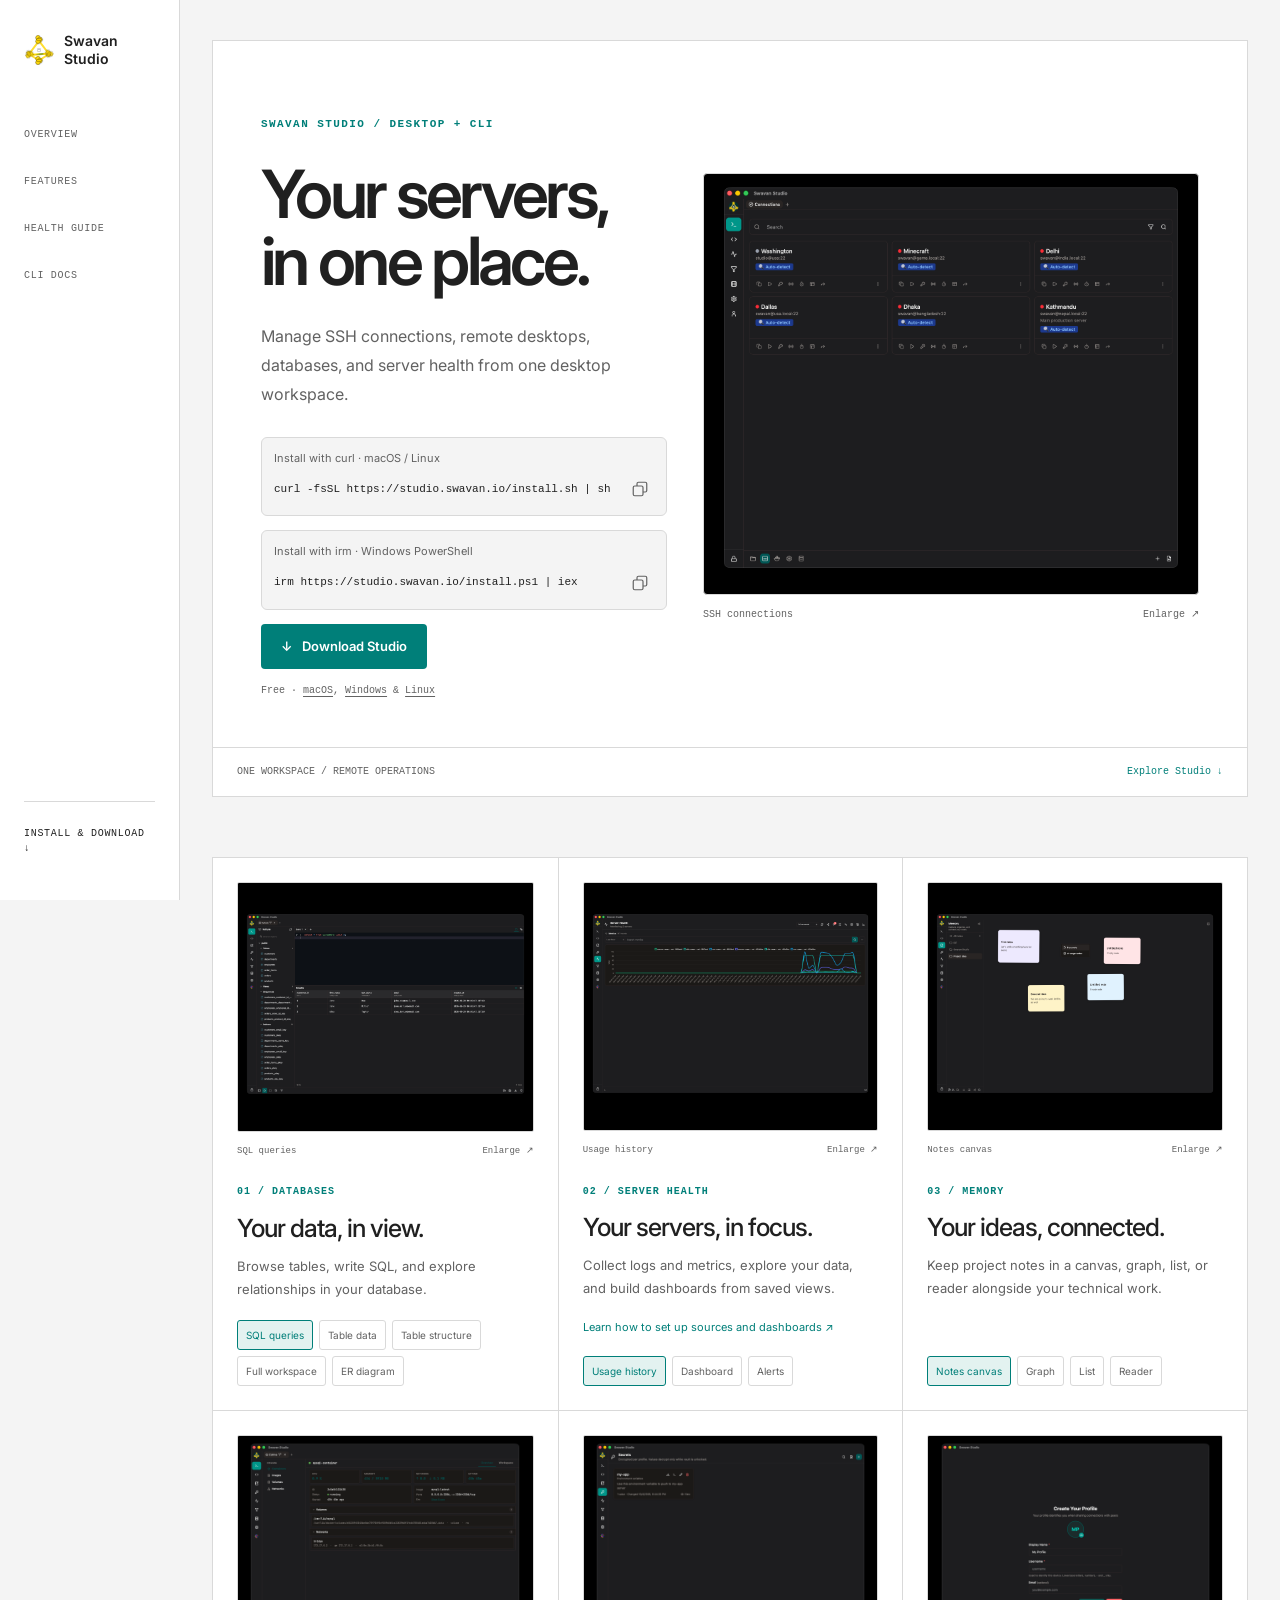
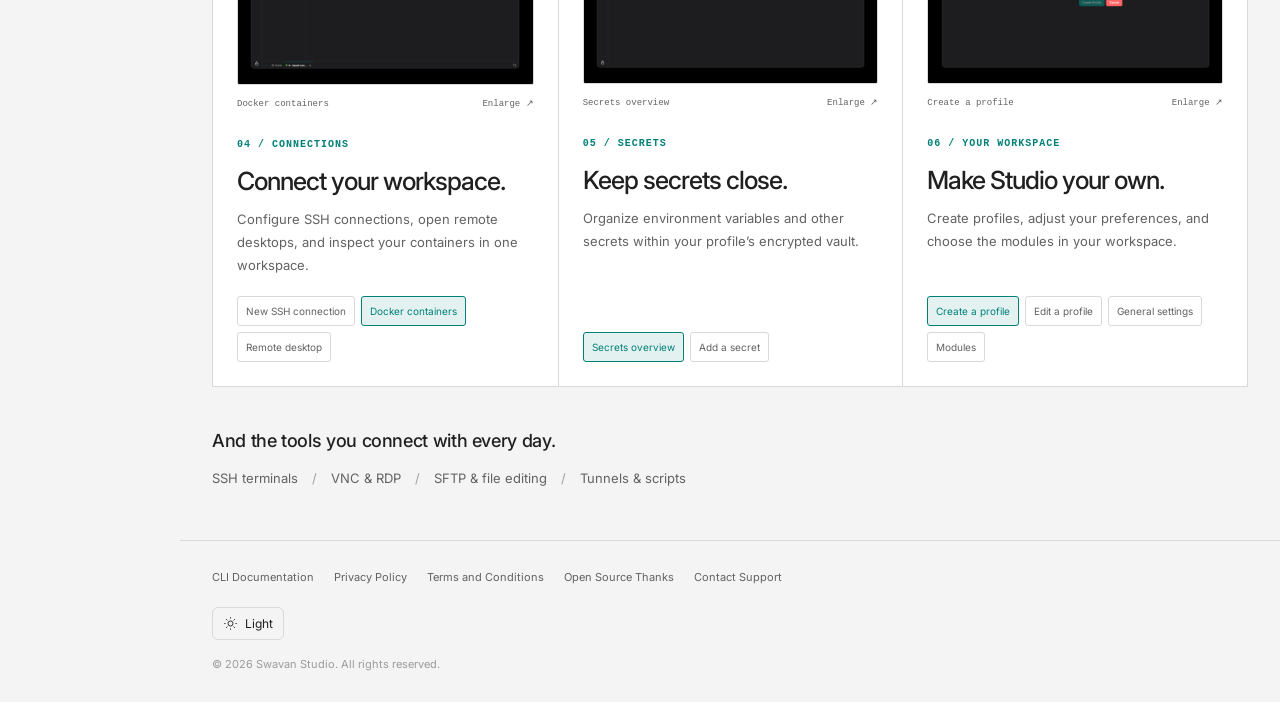
==== commit 8d2ab2e1: "feat: align documentation design and add Health guide" ====
--- a/index.html
+++ b/index.html
@@ -242,17 +242,45 @@
     .viewer-toolbar h2 { font-size: 13px; font-weight: 500; }
     .viewer-close { cursor: pointer; border: 1px solid #555; border-radius: 4px; background: #292929; color: #eee; padding: 6px 12px; font-size: 12px; }
     .screenshot-viewer img { display: block; width: 100%; height: auto; max-height: calc(100dvh - 104px); object-fit: contain; background: #1e1e1e; }
+    .site-sidebar { position: fixed; inset: 0 auto 0 0; width: 180px; padding: 32px 24px; border-right: 1px solid var(--line); background: var(--panel); display: flex; flex-direction: column; gap: 48px; z-index: 10; }
+    .sidebar-brand { display: flex; align-items: center; gap: 10px; font-size: 14px; line-height: 1.25; font-weight: 600; }
+    .sidebar-brand img { width: 30px; height: 30px; }
+    .sidebar-options { display: flex; flex-direction: column; gap: 8px; }
+    .sidebar-options a, .sidebar-download { padding: 12px 0; font: 10px/1.5 SFMono-Regular, Menlo, Monaco, Consolas, monospace; letter-spacing: .07em; text-transform: uppercase; color: var(--muted); }
+    .sidebar-options a:hover, .sidebar-options a[aria-current], .sidebar-download:hover { color: var(--accent); }
+    .sidebar-download { margin-top: auto; border-top: 1px solid var(--line); padding-top: 24px; color: var(--text); }
+    body { padding-left: 180px; }
+    #overview, #download { scroll-margin-top: 24px; }
+    @media (min-width: 951px) and (max-width: 1200px) { .hero { column-gap: 24px; padding: 40px 28px 0; } .hero-foot { margin: 0 -28px; } h1 { font-size: 52px; } }
+    @media (max-width: 800px) {
+      body { padding-left: 0; }
+      .site-sidebar { position: static; width: 100%; padding: 16px; border-right: 0; border-bottom: 1px solid var(--line); gap: 14px; }
+      .sidebar-options { flex-direction: row; flex-wrap: wrap; gap: 8px 20px; }
+      .sidebar-options a { padding: 4px 0; }
+      .sidebar-download { margin-top: 0; border: 0; padding: 4px 0; }
+    }
+    .health-guide-link { color: var(--accent); font-size: 11px; }
   </style>
 </head>
 <body>
+  <aside class="site-sidebar" aria-label="Site navigation">
+    <a class="sidebar-brand" href="#overview" aria-label="Swavan Studio home"><img src="public/icon.svg" alt=""><span>Swavan<br>Studio</span></a>
+    <nav class="sidebar-options" aria-label="Main options">
+      <a href="#overview">Overview</a>
+      <a href="#product-tour">Features</a>
+      <a href="health.html">Health guide</a>
+      <a href="docs.html">CLI docs</a>
+    </nav>
+    <a class="sidebar-download" href="#download">Install &amp; download ↓</a>
+  </aside>
   <div class="container">
     <main>
-      <section class="hero" aria-labelledby="intro-heading">
+      <section class="hero" id="overview" aria-labelledby="intro-heading">
         <div class="hero-copy">
         <span class="eyebrow">Swavan Studio / Desktop + CLI</span>
         <h1 id="intro-heading">Your servers,<br>in one place.</h1>
         <p>Manage SSH connections, remote desktops, databases, and server health from one desktop workspace.</p>
-        <div class="hero-actions">
+        <div class="hero-actions" id="download">
           <div class="install-command hero-install-command" data-installer="unix">
             <span class="install-label">Install with curl · macOS / Linux</span>
             <code>curl -fsSL https://studio.swavan.io/install.sh | sh</code>
@@ -281,8 +309,9 @@
           <div class="screenshot-views" role="group" aria-label="databases screenshot views"><button type="button" class="view-button" aria-pressed="true" data-image="img/product/db-db-query.png" data-width="3550" data-height="2392">SQL queries</button><button type="button" class="view-button" aria-pressed="false" data-image="img/product/db-db-data.png" data-width="3550" data-height="2392">Table data</button><button type="button" class="view-button" aria-pressed="false" data-image="img/product/db-db-structure.png" data-width="3550" data-height="2392">Table structure</button><button type="button" class="view-button" aria-pressed="false" data-image="img/product/db-db-fullmode.png" data-width="3550" data-height="2392">Full workspace</button><button type="button" class="view-button" aria-pressed="false" data-image="img/product/db-database-er.png" data-width="3550" data-height="2392">ER diagram</button></div>
         </article>
         <article class="tour-stop">
-          <div class="tour-copy"><span class="tour-label">02 / SERVER HEALTH</span><h2>Your servers, in focus.</h2><p>Follow resource usage over time and configure alerts from one workspace.</p></div>
+          <div class="tour-copy"><span class="tour-label">02 / SERVER HEALTH</span><h2>Your servers, in focus.</h2><p>Collect logs and metrics, explore your data, and build dashboards from saved views.</p></div>
           <figure><a class="tour-screen" href="img/product/health-timeseries.png" target="_blank" rel="noopener" aria-label="View full-size Usage history screenshot"><img src="img/product/health-timeseries.png" alt="Swavan Studio — Usage history" width="3550" height="2392" loading="lazy"></a><figcaption><span>Usage history</span><a href="img/product/health-timeseries.png" target="_blank" rel="noopener">Enlarge ↗</a></figcaption></figure>
+          <a class="health-guide-link" href="health.html">Learn how to set up sources and dashboards ↗</a>
           <div class="screenshot-views" role="group" aria-label="server health screenshot views"><button type="button" class="view-button" aria-pressed="true" data-image="img/product/health-timeseries.png" data-width="3550" data-height="2392">Usage history</button><button type="button" class="view-button" aria-pressed="false" data-image="img/product/health-dashboard.png" data-width="3550" data-height="2392">Dashboard</button><button type="button" class="view-button" aria-pressed="false" data-image="img/product/health-alert.png" data-width="3550" data-height="2392">Alerts</button></div>
         </article>
         <article class="tour-stop">
